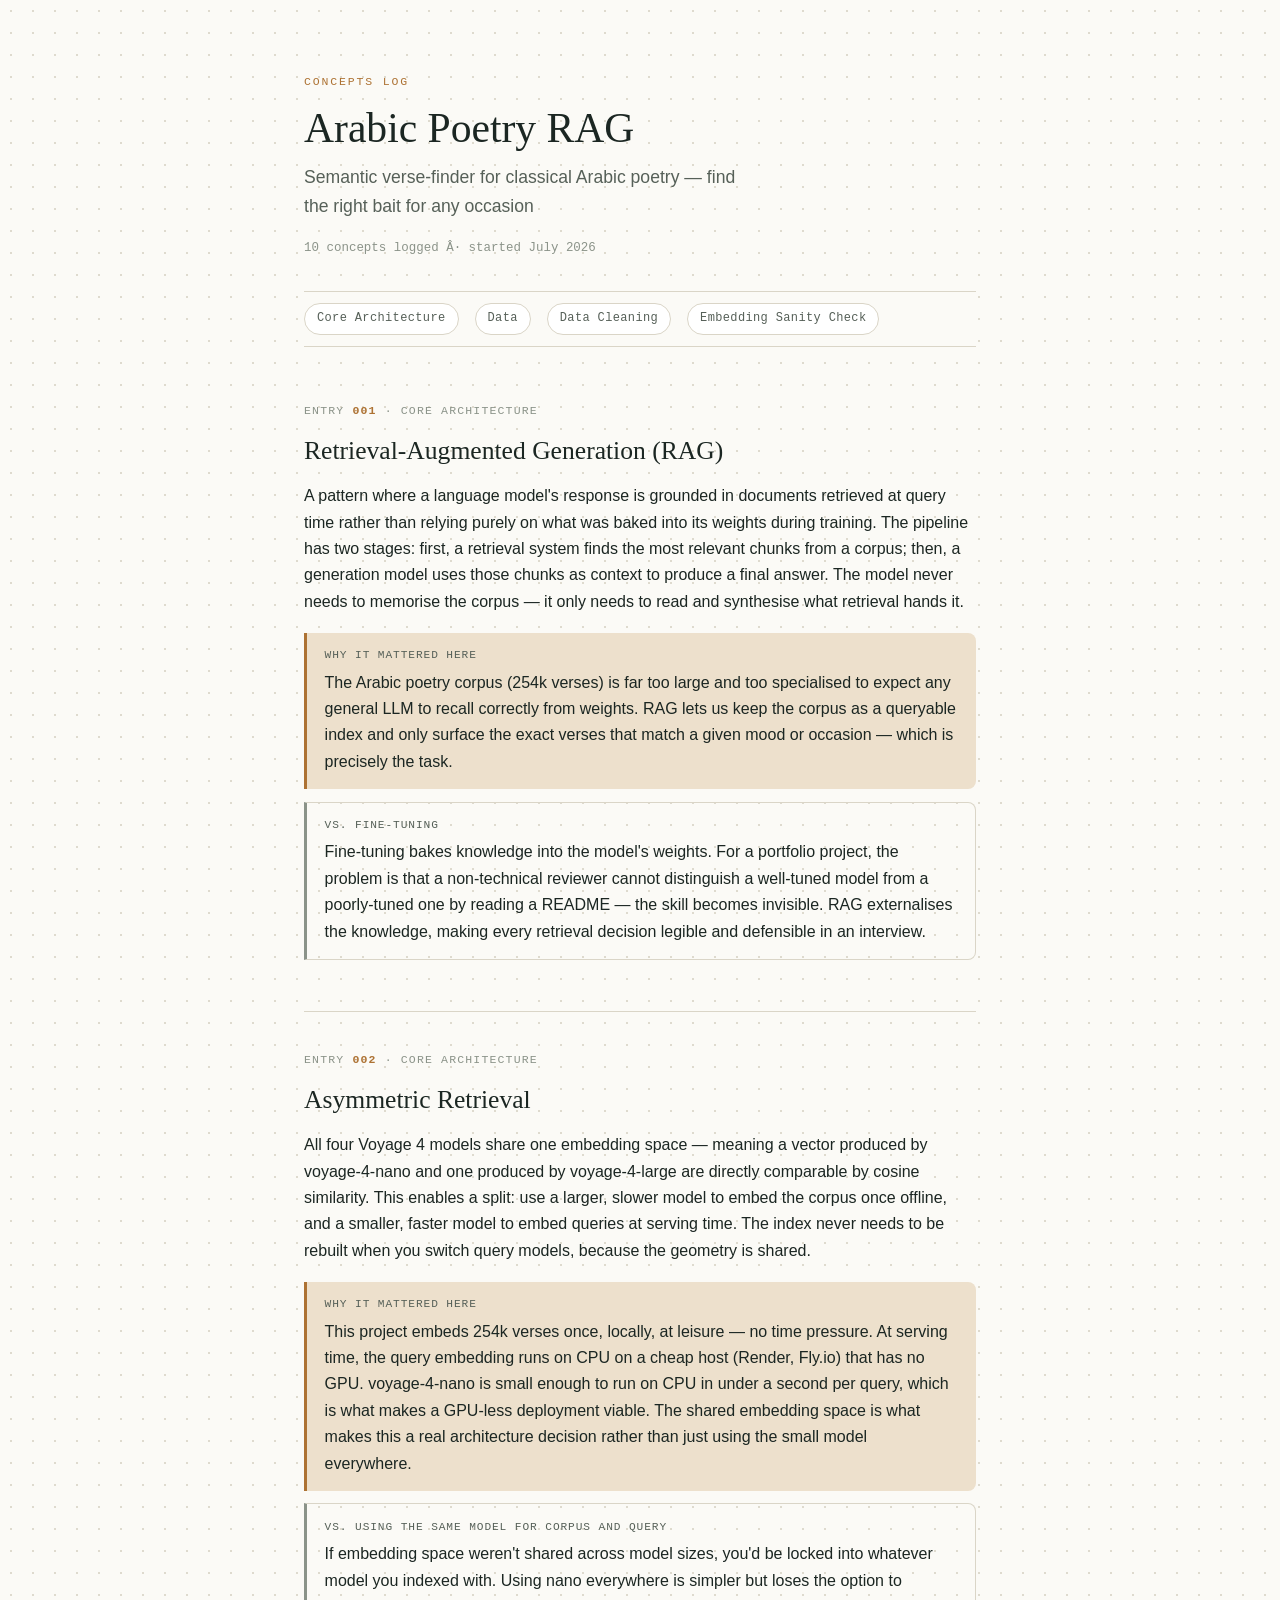
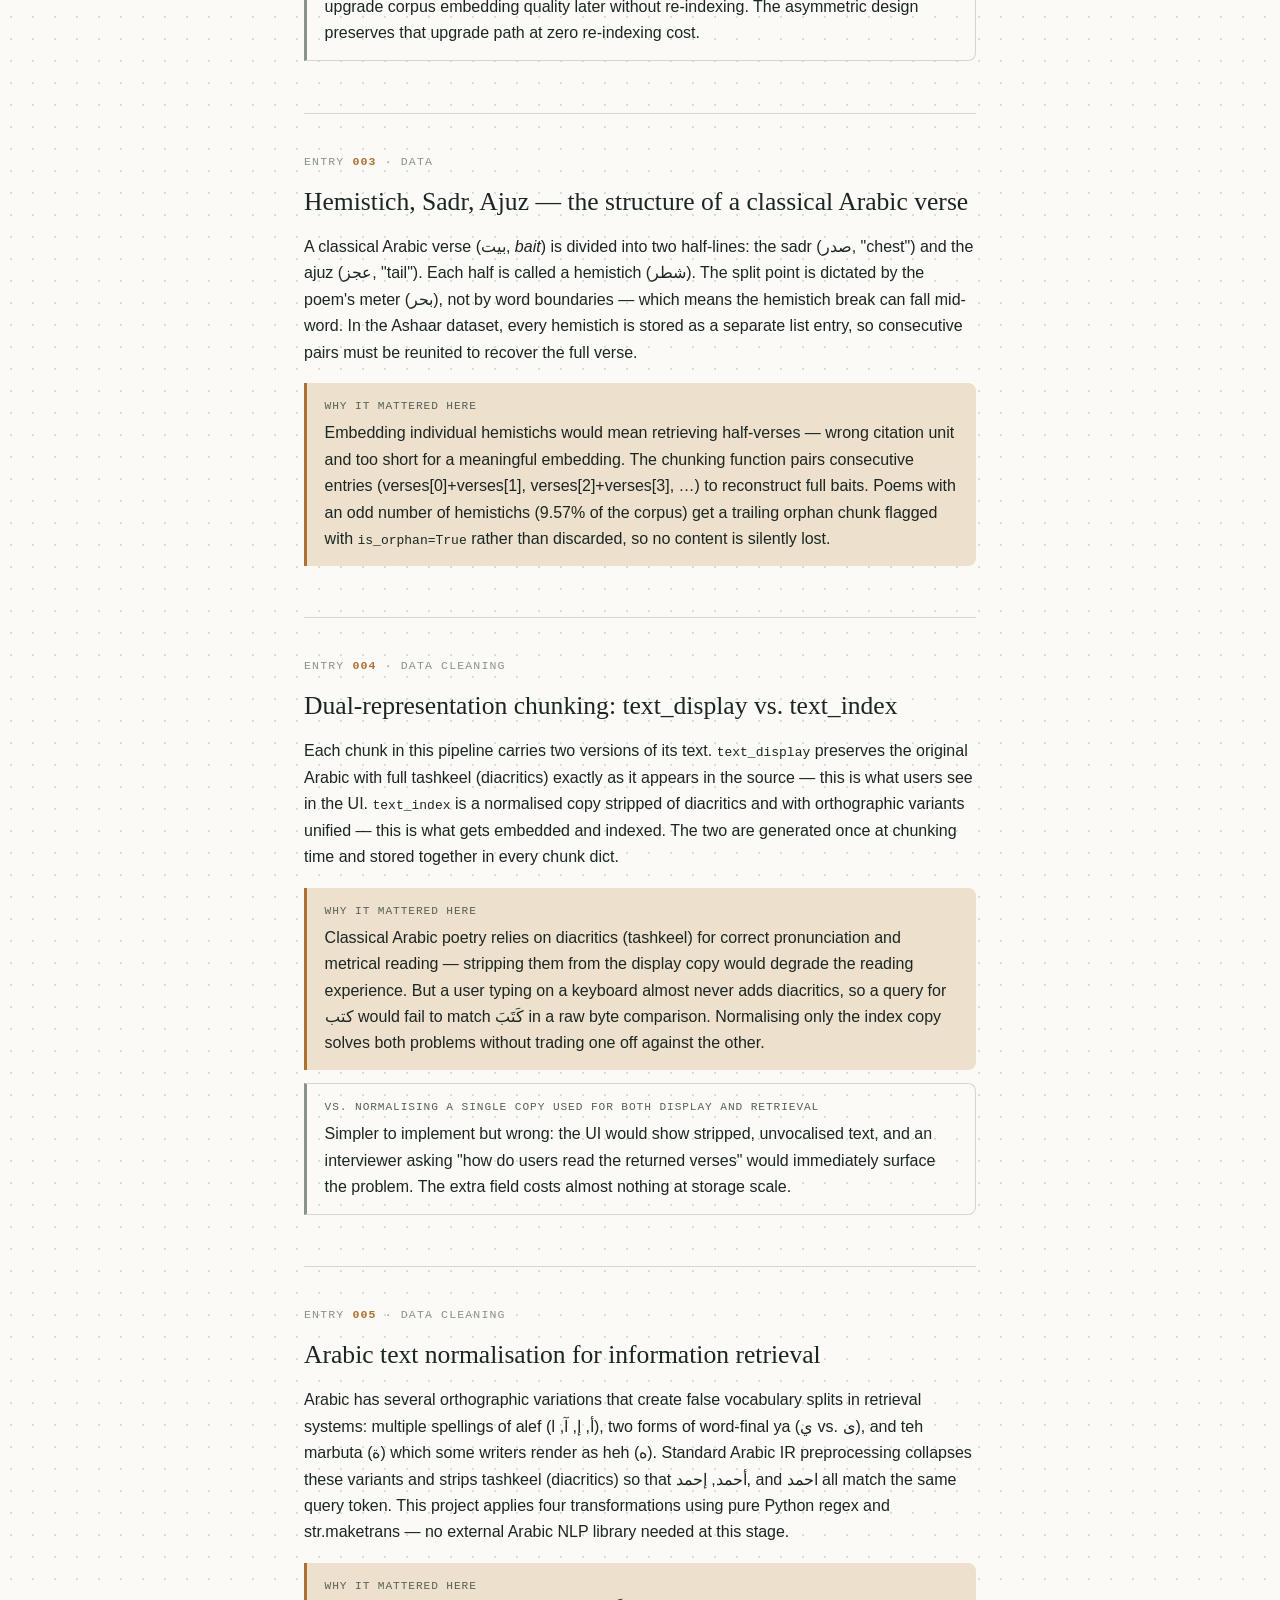
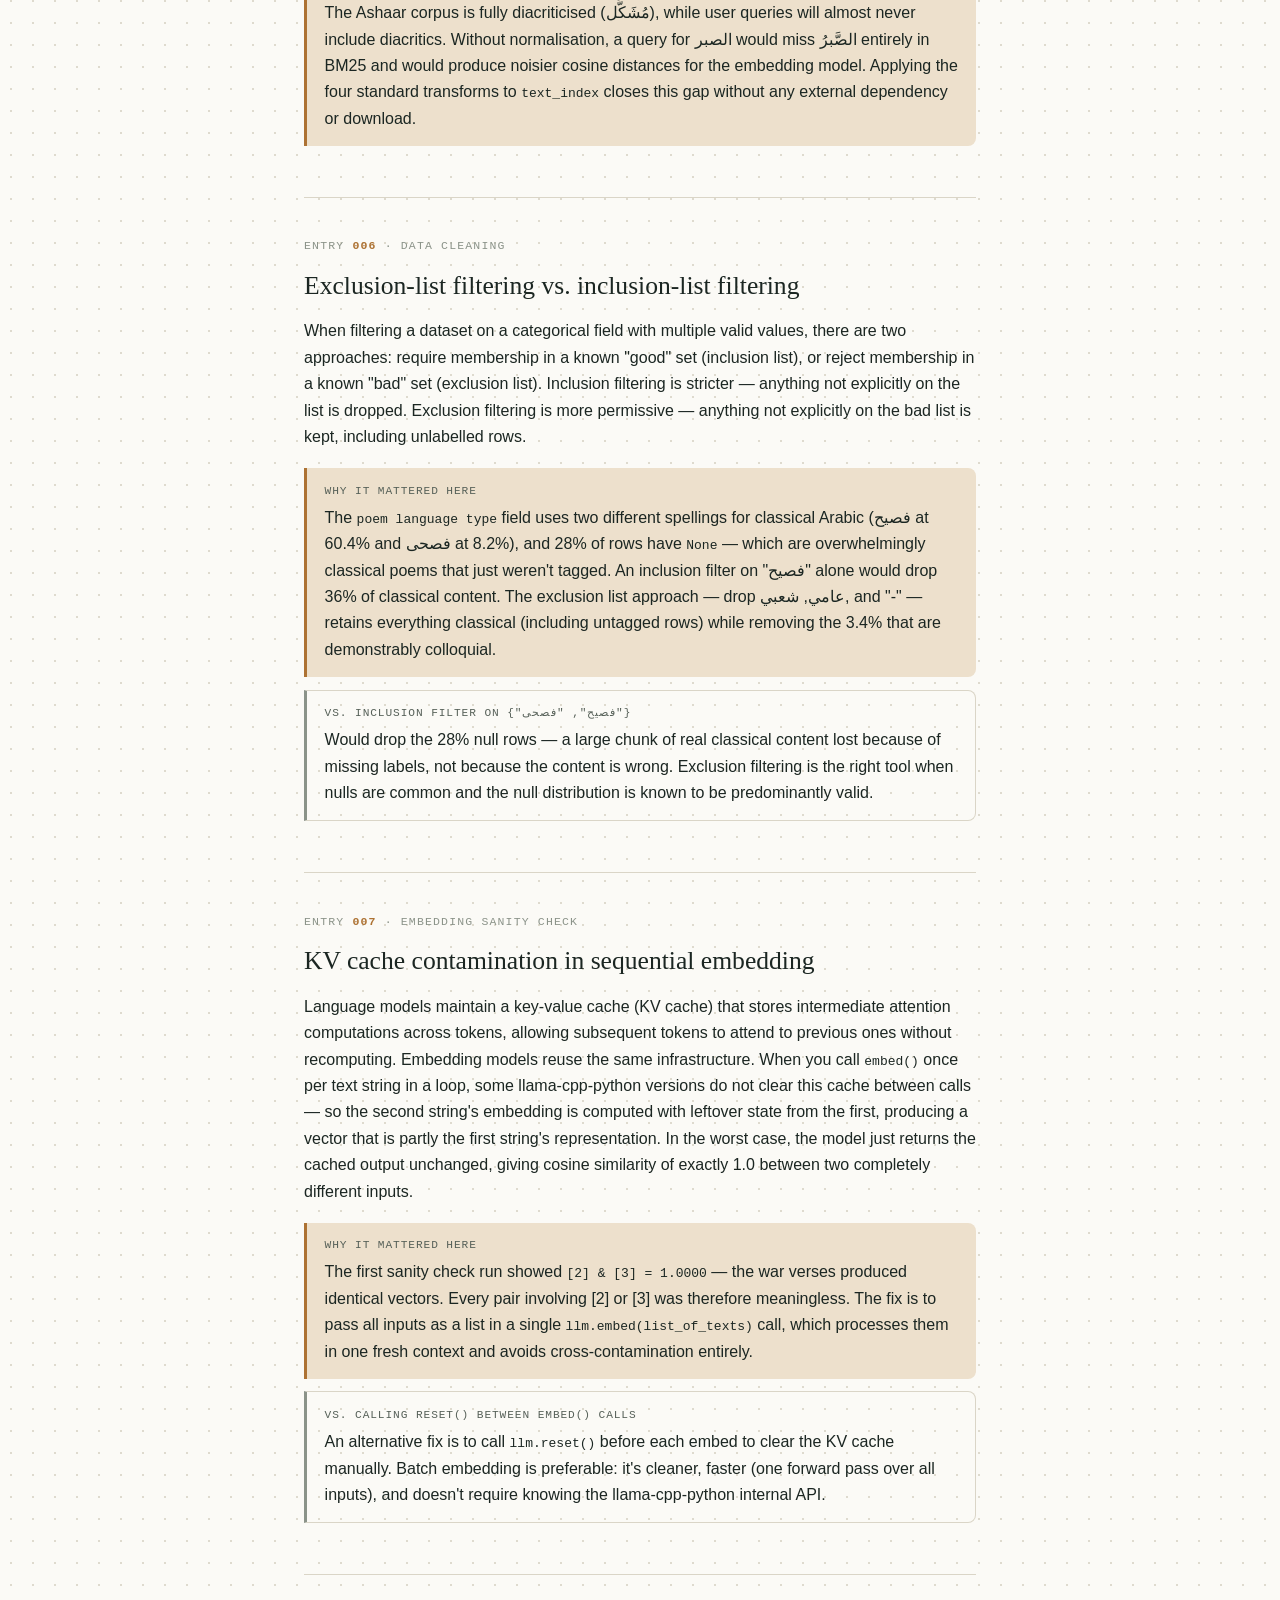
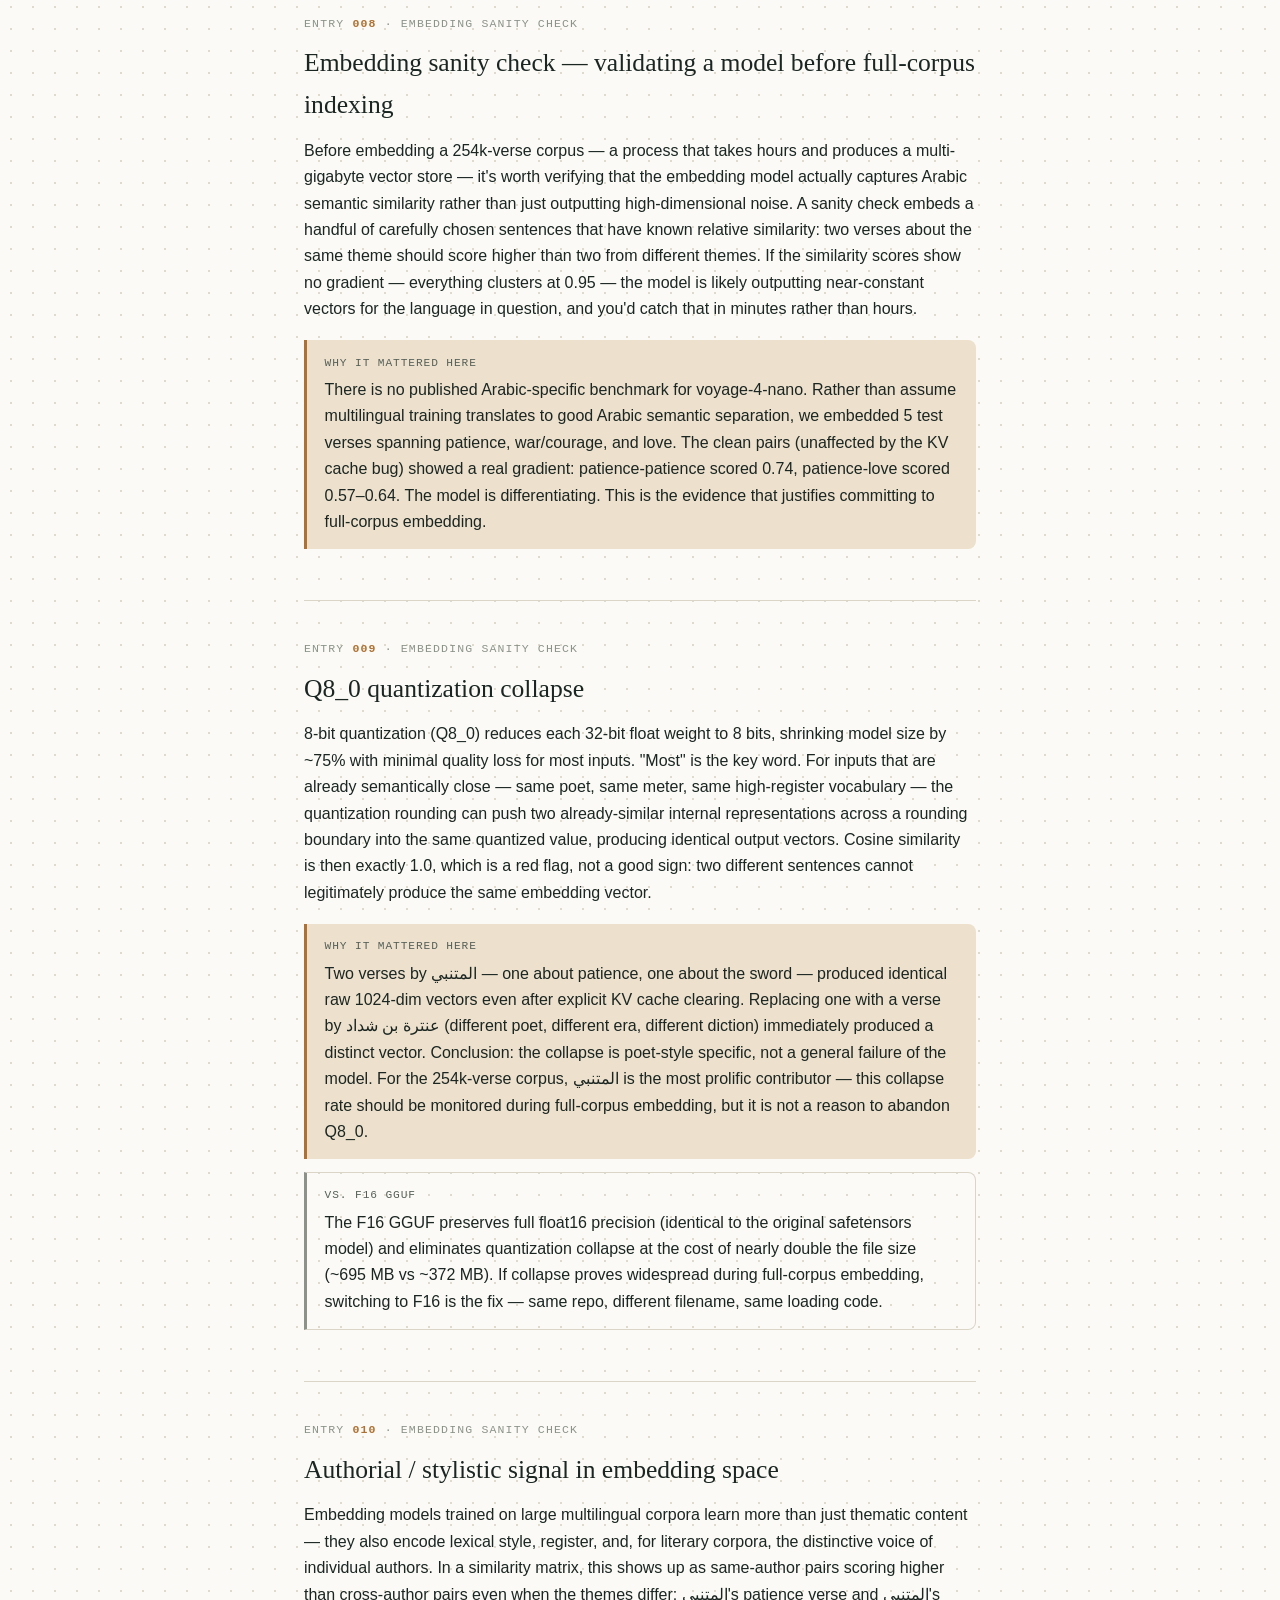
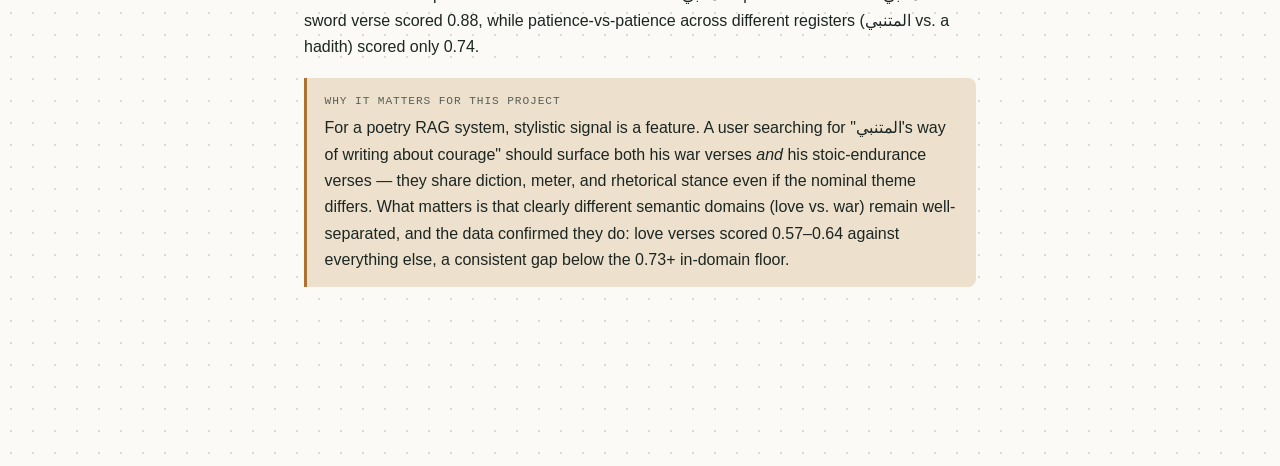
==== concepts.html @ 9aa14451 "Initial commit: Arabic Poetry RAG pipeline" ====
<!DOCTYPE html>
<html lang="en">
<head>
<meta charset="UTF-8">
<meta name="viewport" content="width=device-width, initial-scale=1.0">
<title>Arabic Poetry RAG â€” Concepts Log</title>
<style>
  :root {
    --paper: #FBFAF6;
    --dot: #DEDACE;
    --ink: #1B2622;
    --ink-soft: #566058;
    --ink-faint: #8B9389;
    --accent: #AD7233;
    --accent-soft: #EDE0CC;
    --rule: #DAD5C7;
    --card: #FFFFFF;
    --serif: Georgia, "Iowan Old Style", "Palatino Linotype", "Book Antiqua", serif;
    --sans: -apple-system, "Segoe UI", "Avenir Next", "Helvetica Neue", Arial, sans-serif;
    --mono: ui-monospace, "SF Mono", "Cascadia Code", "Roboto Mono", Consolas, monospace;
  }
  * { box-sizing: border-box; }
  body {
    margin: 0;
    background-color: var(--paper);
    background-image: radial-gradient(circle, var(--dot) 1px, transparent 1px);
    background-size: 22px 22px;
    color: var(--ink);
    font-family: var(--sans);
    line-height: 1.65;
    padding-bottom: 8rem;
  }
  a { color: var(--accent); }
  .wrap { max-width: 720px; margin: 0 auto; padding: 0 1.5rem; }

  header.masthead {
    padding: clamp(2.5rem, 6vw, 4.5rem) 0 2rem;
    border-bottom: 1px solid var(--rule);
  }
  .kicker {
    font-family: var(--mono);
    font-size: 0.72rem;
    letter-spacing: 0.16em;
    text-transform: uppercase;
    color: var(--accent);
    margin: 0 0 0.9rem;
  }
  h1#project-title {
    font-family: var(--serif);
    font-weight: 400;
    font-size: clamp(1.8rem, 4.5vw, 2.6rem);
    line-height: 1.15;
    margin: 0 0 0.6rem;
    color: var(--ink);
  }
  p.tagline {
    font-size: clamp(1rem, 2vw, 1.1rem);
    color: var(--ink-soft);
    margin: 0 0 1.1rem;
    max-width: 46ch;
  }
  p.meta {
    font-family: var(--mono);
    font-size: 0.78rem;
    color: var(--ink-faint);
    margin: 0;
  }

  nav.index {
    position: sticky;
    top: 0;
    z-index: 5;
    background: var(--paper);
    border-bottom: 1px solid var(--rule);
    padding: 0.7rem 0;
    display: flex;
    flex-wrap: wrap;
    gap: 0.4rem 1rem;
  }
  nav.index a {
    font-family: var(--mono);
    font-size: 0.75rem;
    letter-spacing: 0.03em;
    text-decoration: none;
    color: var(--ink-soft);
    border: 1px solid var(--rule);
    border-radius: 999px;
    padding: 0.3rem 0.75rem;
    background: var(--card);
    white-space: nowrap;
  }
  nav.index a:hover, nav.index a:focus-visible { border-color: var(--accent); color: var(--accent); }

  main#entries { padding-top: 1rem; }

  #empty-state {
    margin: 3rem 0;
    padding: 2rem;
    border: 1px dashed var(--rule);
    border-radius: 10px;
    color: var(--ink-soft);
    font-size: 0.95rem;
  }

  article.entry {
    padding: 2.4rem 0;
    border-bottom: 1px solid var(--rule);
    scroll-margin-top: 4rem;
  }
  article.entry:last-child { border-bottom: none; }
  .eyebrow {
    font-family: var(--mono);
    font-size: 0.72rem;
    letter-spacing: 0.1em;
    text-transform: uppercase;
    color: var(--ink-faint);
    margin: 0 0 0.6rem;
  }
  .eyebrow .num { color: var(--accent); font-weight: 600; }
  h2.term {
    font-family: var(--serif);
    font-weight: 400;
    font-size: clamp(1.3rem, 3vw, 1.6rem);
    margin: 0 0 0.7rem;
  }
  p.explain {
    margin: 0 0 1.1rem;
    color: var(--ink);
  }
  .why, .versus {
    border-left: 3px solid var(--accent);
    background: var(--accent-soft);
    border-radius: 0 8px 8px 0;
    padding: 0.85rem 1.1rem;
    margin: 0 0 0.8rem;
  }
  .versus {
    border-left-color: var(--ink-faint);
    background: transparent;
    border: 1px solid var(--rule);
    border-left: 3px solid var(--ink-faint);
  }
  .why .label, .versus .label {
    font-family: var(--mono);
    font-size: 0.7rem;
    letter-spacing: 0.08em;
    text-transform: uppercase;
    color: var(--ink-soft);
    margin: 0 0 0.3rem;
  }
  .why p:last-child, .versus p:last-child { margin: 0; }

  @media (max-width: 520px) {
    nav.index { gap: 0.35rem 0.5rem; }
  }

  @media print {
    body { background-image: none; }
    nav.index { display: none; }
    article.entry { break-inside: avoid; }
    .why, .versus { background: transparent; }
  }
</style>
</head>
<body>
<div class="wrap">

  <header class="masthead">
    <p class="kicker">Concepts Log</p>
    <h1 id="project-title">Arabic Poetry RAG</h1>
    <p class="tagline">Semantic verse-finder for classical Arabic poetry — find the right bait for any occasion</p>
    <p class="meta"><span id="entry-count">0</span> concepts logged Â· started July 2026</p>
  </header>

  <nav class="index" id="phase-index" aria-label="Jump to phase"></nav>

  <main id="entries">
    <div id="empty-state">
      No concepts logged yet. As new ideas come up while building, each one gets its own
      entry here â€” in the order they were actually encountered, not reshuffled into a neat
      syllabus after the fact.
    </div>

    <!--
      ENTRY SCHEMA â€” copy this exact block for every new concept, fill every field, then
      insert it immediately above the insertion-point marker near the bottom of this file.
      No need to touch the #empty-state message above â€” the script hides it automatically
      once an entry exists. The .num span and the phase nav are filled in automatically too
      â€” never hand-write entry numbers. Omit the entire "versus" div if there was no real
      alternative being weighed for this concept; don't force one to exist.

    <article class="entry" data-phase="Phase name, e.g. Retrieval">
      <p class="eyebrow">ENTRY <span class="num"></span> Â· Phase name</p>
      <h2 class="term">Concept name</h2>
      <p class="explain">
        Plain-language explanation of what this actually is, written for someone smart but
        unfamiliar with it. Three to six sentences is plenty â€” this is a primer, not a paper.
      </p>
      <div class="why">
        <p class="label">Why it mattered here</p>
        <p>The concrete reason this showed up in THIS project â€” tie it to the actual
        decision or problem it solved, not a generic definition.</p>
      </div>
      <div class="versus">
        <p class="label">vs. Alternative name</p>
        <p>What the alternative would have done differently, and the concrete tradeoff that
        decided it.</p>
      </div>
    </article>

    -->

    <article class="entry" data-phase="Core Architecture">
      <p class="eyebrow">ENTRY <span class="num"></span> · Core Architecture</p>
      <h2 class="term">Retrieval-Augmented Generation (RAG)</h2>
      <p class="explain">
        A pattern where a language model's response is grounded in documents retrieved at
        query time rather than relying purely on what was baked into its weights during
        training. The pipeline has two stages: first, a retrieval system finds the most
        relevant chunks from a corpus; then, a generation model uses those chunks as context
        to produce a final answer. The model never needs to memorise the corpus — it only
        needs to read and synthesise what retrieval hands it.
      </p>
      <div class="why">
        <p class="label">Why it mattered here</p>
        <p>The Arabic poetry corpus (254k verses) is far too large and too specialised
        to expect any general LLM to recall correctly from weights. RAG lets us keep the
        corpus as a queryable index and only surface the exact verses that match a given
        mood or occasion — which is precisely the task.</p>
      </div>
      <div class="versus">
        <p class="label">vs. Fine-tuning</p>
        <p>Fine-tuning bakes knowledge into the model's weights. For a portfolio project,
        the problem is that a non-technical reviewer cannot distinguish a well-tuned model
        from a poorly-tuned one by reading a README — the skill becomes invisible. RAG
        externalises the knowledge, making every retrieval decision legible and defensible
        in an interview.</p>
      </div>
    </article>

    <article class="entry" data-phase="Core Architecture">
      <p class="eyebrow">ENTRY <span class="num"></span> · Core Architecture</p>
      <h2 class="term">Asymmetric Retrieval</h2>
      <p class="explain">
        All four Voyage 4 models share one embedding space — meaning a vector produced by
        voyage-4-nano and one produced by voyage-4-large are directly comparable by cosine
        similarity. This enables a split: use a larger, slower model to embed the corpus
        once offline, and a smaller, faster model to embed queries at serving time. The
        index never needs to be rebuilt when you switch query models, because the geometry
        is shared.
      </p>
      <div class="why">
        <p class="label">Why it mattered here</p>
        <p>This project embeds 254k verses once, locally, at leisure — no time pressure.
        At serving time, the query embedding runs on CPU on a cheap host (Render, Fly.io)
        that has no GPU. voyage-4-nano is small enough to run on CPU in under a second per
        query, which is what makes a GPU-less deployment viable. The shared embedding space
        is what makes this a real architecture decision rather than just using the small
        model everywhere.</p>
      </div>
      <div class="versus">
        <p class="label">vs. Using the same model for corpus and query</p>
        <p>If embedding space weren't shared across model sizes, you'd be locked into
        whatever model you indexed with. Using nano everywhere is simpler but loses the
        option to upgrade corpus embedding quality later without re-indexing. The asymmetric
        design preserves that upgrade path at zero re-indexing cost.</p>
      </div>
    </article>

    <article class="entry" data-phase="Data">
      <p class="eyebrow">ENTRY <span class="num"></span> · Data</p>
      <h2 class="term">Hemistich, Sadr, Ajuz — the structure of a classical Arabic verse</h2>
      <p class="explain">
        A classical Arabic verse (بيت, <em>bait</em>) is divided into two half-lines:
        the sadr (صدر, "chest") and the ajuz (عجز, "tail"). Each half is called a
        hemistich (شطر). The split point is dictated by the poem's meter (بحر), not by
        word boundaries — which means the hemistich break can fall mid-word. In the Ashaar
        dataset, every hemistich is stored as a separate list entry, so consecutive pairs
        must be reunited to recover the full verse.
      </p>
      <div class="why">
        <p class="label">Why it mattered here</p>
        <p>Embedding individual hemistichs would mean retrieving half-verses — wrong
        citation unit and too short for a meaningful embedding. The chunking function pairs
        consecutive entries (verses[0]+verses[1], verses[2]+verses[3], …) to reconstruct
        full baits. Poems with an odd number of hemistichs (9.57% of the corpus) get a
        trailing orphan chunk flagged with <code>is_orphan=True</code> rather than
        discarded, so no content is silently lost.</p>
      </div>
    </article>

    <article class="entry" data-phase="Data Cleaning">
      <p class="eyebrow">ENTRY <span class="num"></span> · Data Cleaning</p>
      <h2 class="term">Dual-representation chunking: text_display vs. text_index</h2>
      <p class="explain">
        Each chunk in this pipeline carries two versions of its text. <code>text_display</code>
        preserves the original Arabic with full tashkeel (diacritics) exactly as it appears
        in the source — this is what users see in the UI. <code>text_index</code> is a
        normalised copy stripped of diacritics and with orthographic variants unified — this
        is what gets embedded and indexed. The two are generated once at chunking time and
        stored together in every chunk dict.
      </p>
      <div class="why">
        <p class="label">Why it mattered here</p>
        <p>Classical Arabic poetry relies on diacritics (tashkeel) for correct
        pronunciation and metrical reading — stripping them from the display copy would
        degrade the reading experience. But a user typing on a keyboard almost never adds
        diacritics, so a query for كتب would fail to match كَتَبَ in a raw byte comparison.
        Normalising only the index copy solves both problems without trading one off against
        the other.</p>
      </div>
      <div class="versus">
        <p class="label">vs. Normalising a single copy used for both display and retrieval</p>
        <p>Simpler to implement but wrong: the UI would show stripped, unvocalised text,
        and an interviewer asking "how do users read the returned verses" would immediately
        surface the problem. The extra field costs almost nothing at storage scale.</p>
      </div>
    </article>

    <article class="entry" data-phase="Data Cleaning">
      <p class="eyebrow">ENTRY <span class="num"></span> · Data Cleaning</p>
      <h2 class="term">Arabic text normalisation for information retrieval</h2>
      <p class="explain">
        Arabic has several orthographic variations that create false vocabulary splits in
        retrieval systems: multiple spellings of alef (أ, إ, آ, ا), two forms of
        word-final ya (ي vs. ى), and teh marbuta (ة) which some writers render as heh (ه).
        Standard Arabic IR preprocessing collapses these variants and strips tashkeel
        (diacritics) so that أحمد, إحمد, and احمد all match the same query token. This
        project applies four transformations using pure Python regex and str.maketrans —
        no external Arabic NLP library needed at this stage.
      </p>
      <div class="why">
        <p class="label">Why it mattered here</p>
        <p>The Ashaar corpus is fully diacriticised (مُشَكَّل), while user queries will
        almost never include diacritics. Without normalisation, a query for الصبر would
        miss الصَّبرُ entirely in BM25 and would produce noisier cosine distances for
        the embedding model. Applying the four standard transforms to <code>text_index</code>
        closes this gap without any external dependency or download.</p>
      </div>
    </article>

    <article class="entry" data-phase="Data Cleaning">
      <p class="eyebrow">ENTRY <span class="num"></span> · Data Cleaning</p>
      <h2 class="term">Exclusion-list filtering vs. inclusion-list filtering</h2>
      <p class="explain">
        When filtering a dataset on a categorical field with multiple valid values, there
        are two approaches: require membership in a known "good" set (inclusion list), or
        reject membership in a known "bad" set (exclusion list). Inclusion filtering is
        stricter — anything not explicitly on the list is dropped. Exclusion filtering is
        more permissive — anything not explicitly on the bad list is kept, including
        unlabelled rows.
      </p>
      <div class="why">
        <p class="label">Why it mattered here</p>
        <p>The <code>poem language type</code> field uses two different spellings for
        classical Arabic (فصيح at 60.4% and فصحى at 8.2%), and 28% of rows have
        <code>None</code> — which are overwhelmingly classical poems that just weren't
        tagged. An inclusion filter on "فصيح" alone would drop 36% of classical content.
        The exclusion list approach — drop عامي, شعبي, and "-" — retains everything
        classical (including untagged rows) while removing the 3.4% that are demonstrably
        colloquial.</p>
      </div>
      <div class="versus">
        <p class="label">vs. Inclusion filter on {"فصيح", "فصحى"}</p>
        <p>Would drop the 28% null rows — a large chunk of real classical content lost
        because of missing labels, not because the content is wrong. Exclusion filtering
        is the right tool when nulls are common and the null distribution is known to be
        predominantly valid.</p>
      </div>
    </article>

    <article class="entry" data-phase="Embedding Sanity Check">
      <p class="eyebrow">ENTRY <span class="num"></span> · Embedding Sanity Check</p>
      <h2 class="term">KV cache contamination in sequential embedding</h2>
      <p class="explain">
        Language models maintain a key-value cache (KV cache) that stores intermediate
        attention computations across tokens, allowing subsequent tokens to attend to
        previous ones without recomputing. Embedding models reuse the same infrastructure.
        When you call <code>embed()</code> once per text string in a loop, some
        llama-cpp-python versions do not clear this cache between calls — so the second
        string's embedding is computed with leftover state from the first, producing a
        vector that is partly the first string's representation. In the worst case, the
        model just returns the cached output unchanged, giving cosine similarity of exactly
        1.0 between two completely different inputs.
      </p>
      <div class="why">
        <p class="label">Why it mattered here</p>
        <p>The first sanity check run showed <code>[2] & [3] = 1.0000</code> — the war
        verses produced identical vectors. Every pair involving [2] or [3] was therefore
        meaningless. The fix is to pass all inputs as a list in a single
        <code>llm.embed(list_of_texts)</code> call, which processes them in one fresh
        context and avoids cross-contamination entirely.</p>
      </div>
      <div class="versus">
        <p class="label">vs. Calling reset() between embed() calls</p>
        <p>An alternative fix is to call <code>llm.reset()</code> before each embed to
        clear the KV cache manually. Batch embedding is preferable: it's cleaner, faster
        (one forward pass over all inputs), and doesn't require knowing the llama-cpp-python
        internal API.</p>
      </div>
    </article>

    <article class="entry" data-phase="Embedding Sanity Check">
      <p class="eyebrow">ENTRY <span class="num"></span> · Embedding Sanity Check</p>
      <h2 class="term">Embedding sanity check — validating a model before full-corpus indexing</h2>
      <p class="explain">
        Before embedding a 254k-verse corpus — a process that takes hours and produces a
        multi-gigabyte vector store — it's worth verifying that the embedding model actually
        captures Arabic semantic similarity rather than just outputting high-dimensional
        noise. A sanity check embeds a handful of carefully chosen sentences that have
        known relative similarity: two verses about the same theme should score higher than
        two from different themes. If the similarity scores show no gradient — everything
        clusters at 0.95 — the model is likely outputting near-constant vectors for the
        language in question, and you'd catch that in minutes rather than hours.
      </p>
      <div class="why">
        <p class="label">Why it mattered here</p>
        <p>There is no published Arabic-specific benchmark for voyage-4-nano. Rather than
        assume multilingual training translates to good Arabic semantic separation, we
        embedded 5 test verses spanning patience, war/courage, and love. The clean pairs
        (unaffected by the KV cache bug) showed a real gradient: patience-patience scored
        0.74, patience-love scored 0.57–0.64. The model is differentiating. This is the
        evidence that justifies committing to full-corpus embedding.</p>
      </div>
    </article>

    <article class="entry" data-phase="Embedding Sanity Check">
      <p class="eyebrow">ENTRY <span class="num"></span> · Embedding Sanity Check</p>
      <h2 class="term">Q8_0 quantization collapse</h2>
      <p class="explain">
        8-bit quantization (Q8_0) reduces each 32-bit float weight to 8 bits, shrinking
        model size by ~75% with minimal quality loss for most inputs. "Most" is the key
        word. For inputs that are already semantically close — same poet, same meter, same
        high-register vocabulary — the quantization rounding can push two already-similar
        internal representations across a rounding boundary into the same quantized value,
        producing identical output vectors. Cosine similarity is then exactly 1.0, which is
        a red flag, not a good sign: two different sentences cannot legitimately produce
        the same embedding vector.
      </p>
      <div class="why">
        <p class="label">Why it mattered here</p>
        <p>Two verses by المتنبي — one about patience, one about the sword — produced
        identical raw 1024-dim vectors even after explicit KV cache clearing. Replacing one
        with a verse by عنترة بن شداد (different poet, different era, different diction)
        immediately produced a distinct vector. Conclusion: the collapse is poet-style
        specific, not a general failure of the model. For the 254k-verse corpus, المتنبي
        is the most prolific contributor — this collapse rate should be monitored during
        full-corpus embedding, but it is not a reason to abandon Q8_0.</p>
      </div>
      <div class="versus">
        <p class="label">vs. F16 GGUF</p>
        <p>The F16 GGUF preserves full float16 precision (identical to the original
        safetensors model) and eliminates quantization collapse at the cost of nearly
        double the file size (~695 MB vs ~372 MB). If collapse proves widespread during
        full-corpus embedding, switching to F16 is the fix — same repo, different filename,
        same loading code.</p>
      </div>
    </article>

    <article class="entry" data-phase="Embedding Sanity Check">
      <p class="eyebrow">ENTRY <span class="num"></span> · Embedding Sanity Check</p>
      <h2 class="term">Authorial / stylistic signal in embedding space</h2>
      <p class="explain">
        Embedding models trained on large multilingual corpora learn more than just
        thematic content — they also encode lexical style, register, and, for literary
        corpora, the distinctive voice of individual authors. In a similarity matrix,
        this shows up as same-author pairs scoring higher than cross-author pairs even
        when the themes differ: المتنبي's patience verse and المتنبي's sword verse scored
        0.88, while patience-vs-patience across different registers (المتنبي vs. a hadith)
        scored only 0.74.
      </p>
      <div class="why">
        <p class="label">Why it matters for this project</p>
        <p>For a poetry RAG system, stylistic signal is a feature. A user searching for
        "المتنبي's way of writing about courage" should surface both his war verses
        <em>and</em> his stoic-endurance verses — they share diction, meter, and
        rhetorical stance even if the nominal theme differs. What matters is that
        clearly different semantic domains (love vs. war) remain well-separated, and
        the data confirmed they do: love verses scored 0.57–0.64 against everything
        else, a consistent gap below the 0.73+ in-domain floor.</p>
      </div>
    </article>

    <!-- NEW_ENTRY_INSERTION_POINT: insert new <article class="entry"> blocks immediately above this line, in the order concepts were introduced. -->
  </main>

</div>

<script>
(function () {
  var entries = Array.prototype.slice.call(document.querySelectorAll('.entry'));
  document.getElementById('entry-count').textContent = entries.length;
  document.getElementById('empty-state').style.display = entries.length ? 'none' : '';

  var nav = document.getElementById('phase-index');
  var seenPhases = [];
  entries.forEach(function (el, i) {
    var num = String(i + 1).padStart(3, '0');
    var numEl = el.querySelector('.num');
    if (numEl) numEl.textContent = num;
    el.id = 'entry-' + num;
    var phase = el.getAttribute('data-phase') || 'General';
    if (seenPhases.indexOf(phase) === -1) {
      seenPhases.push(phase);
      var a = document.createElement('a');
      a.href = '#entry-' + num;
      a.textContent = phase;
      nav.appendChild(a);
    }
  });
  if (!entries.length) nav.style.display = 'none';
})();
</script>
</body>
</html>
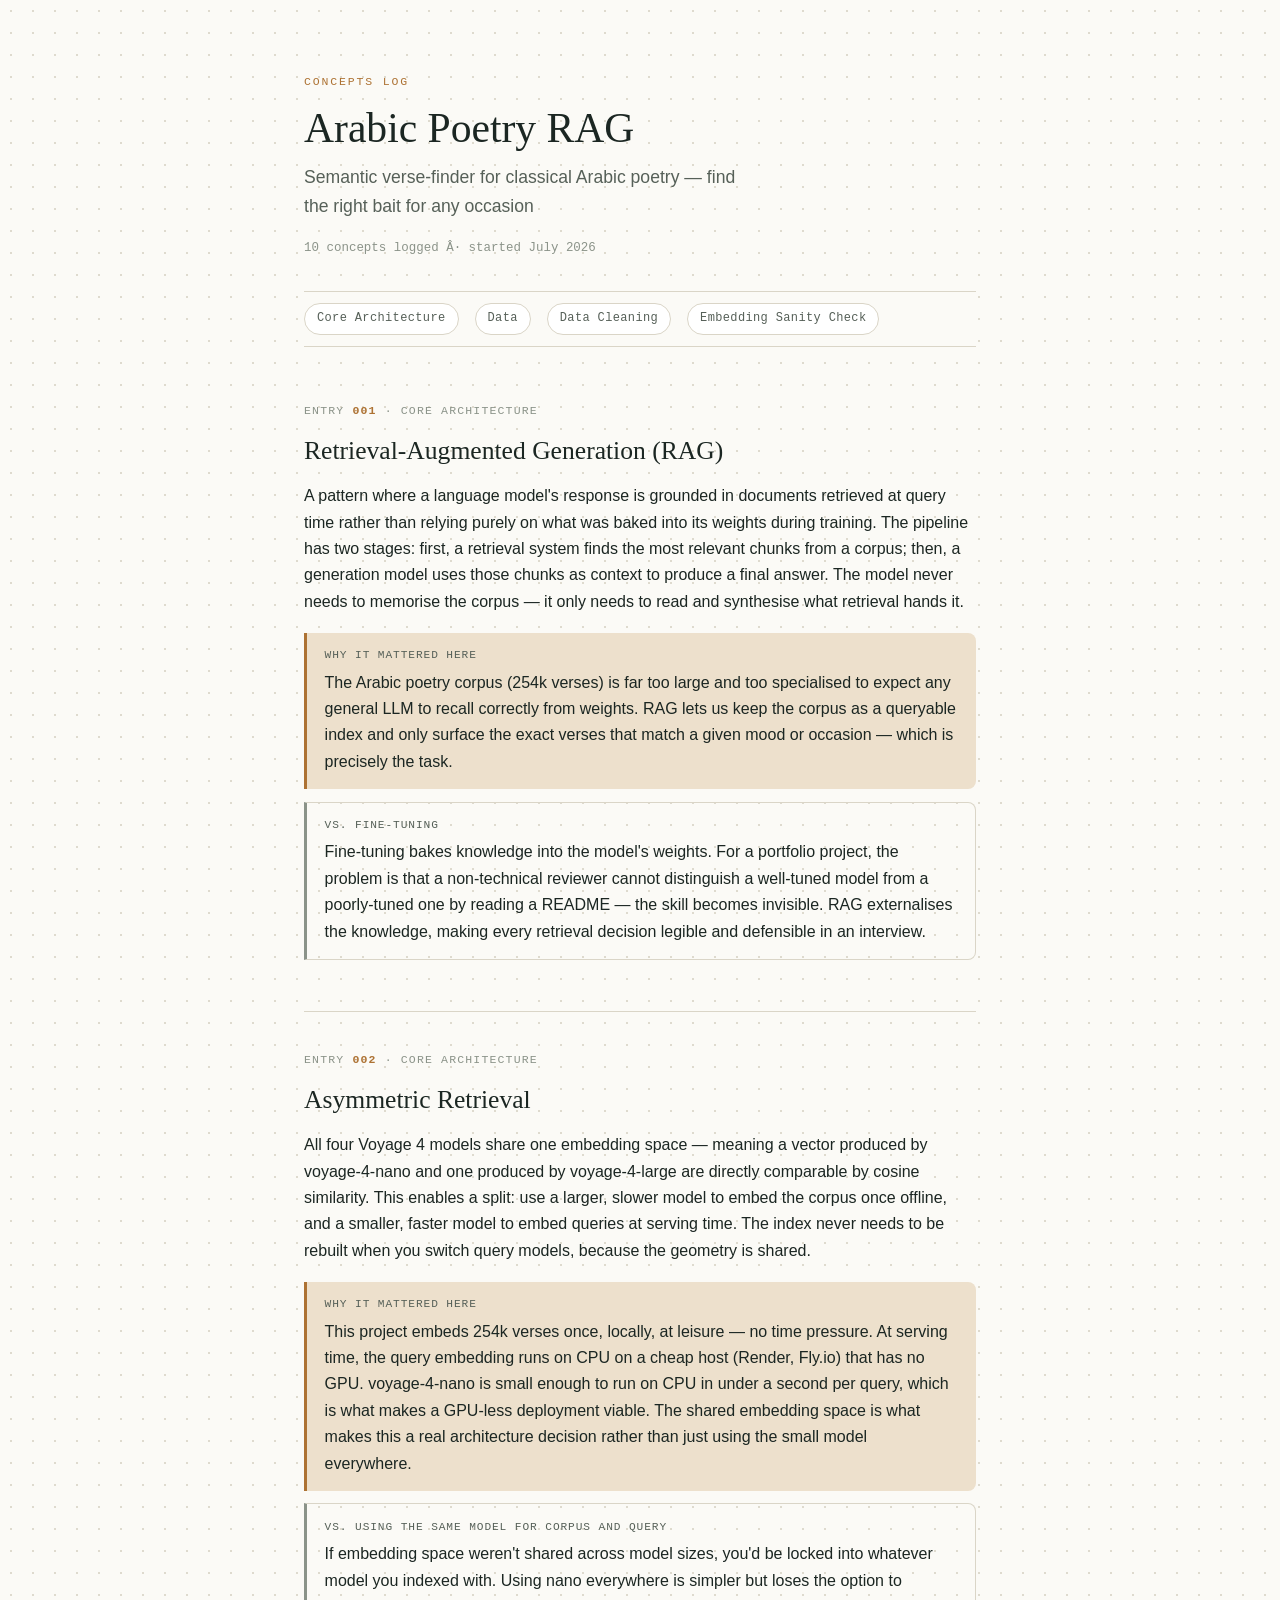
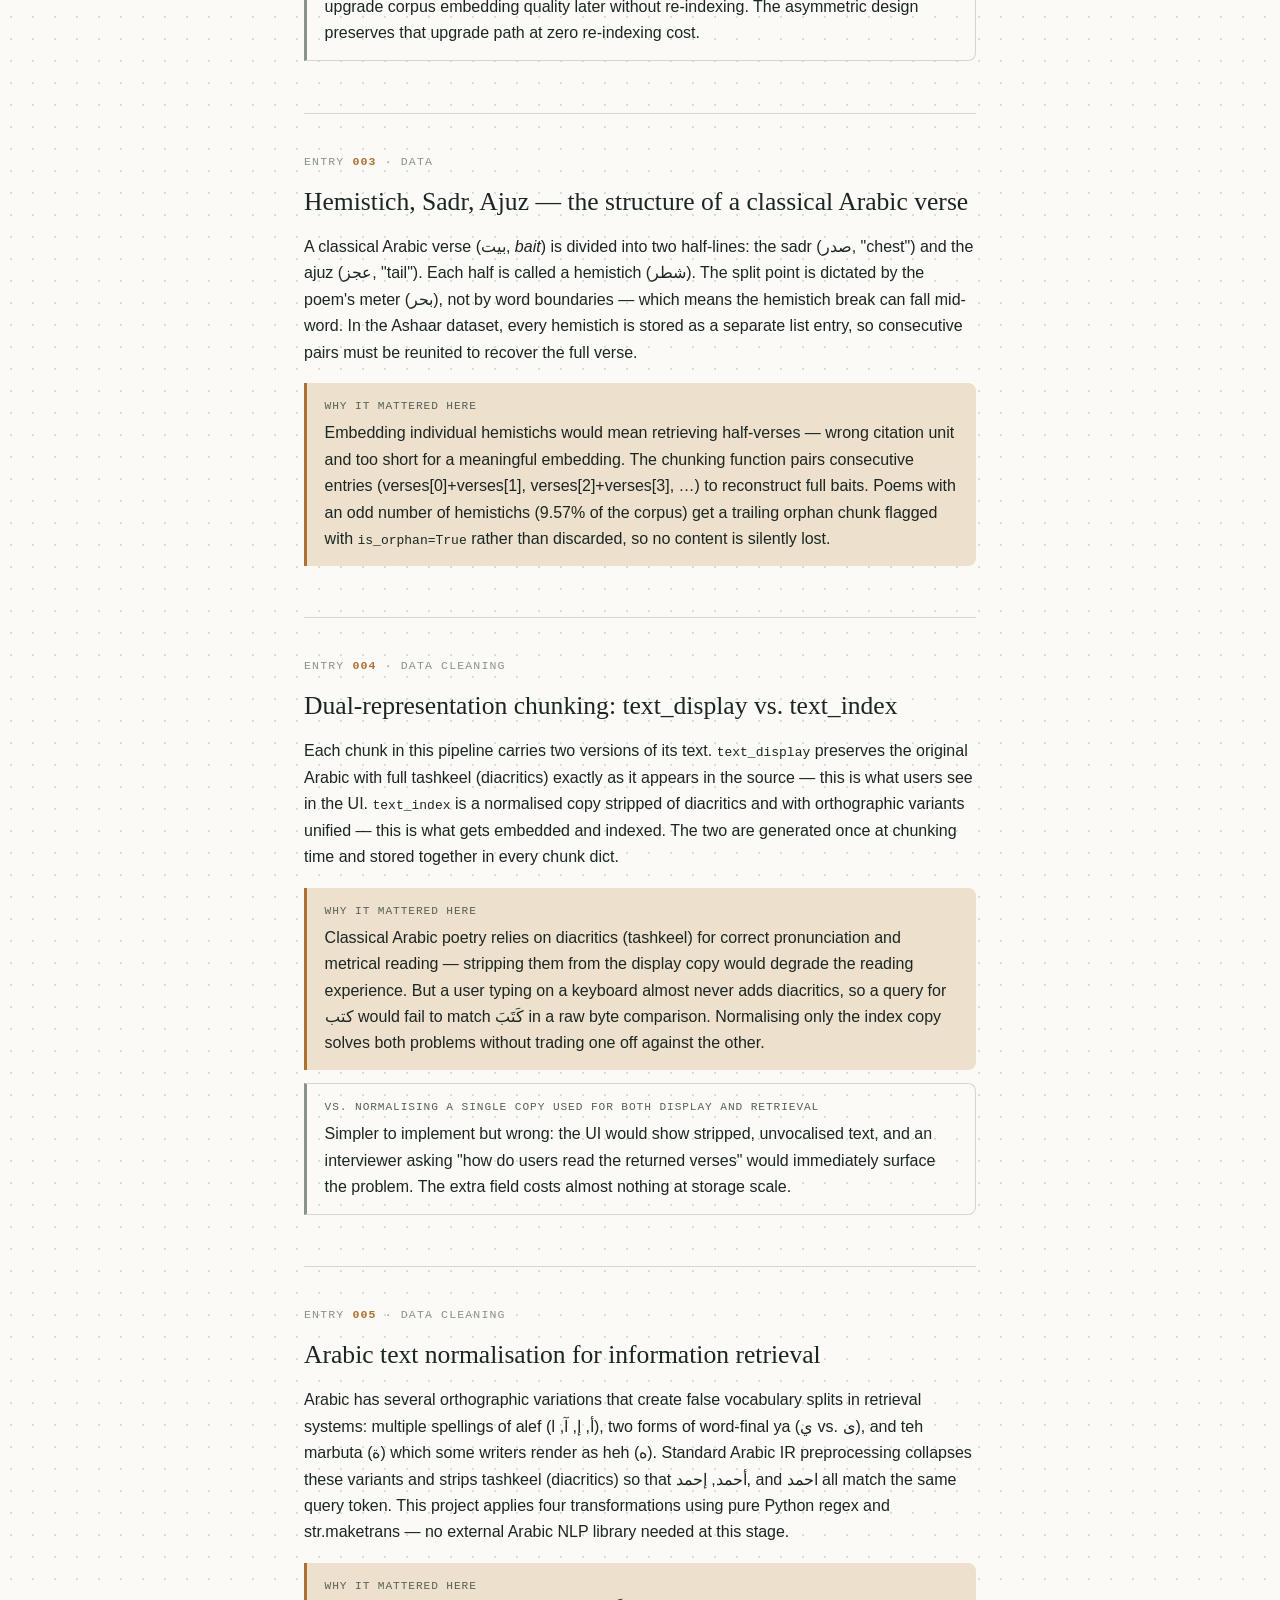
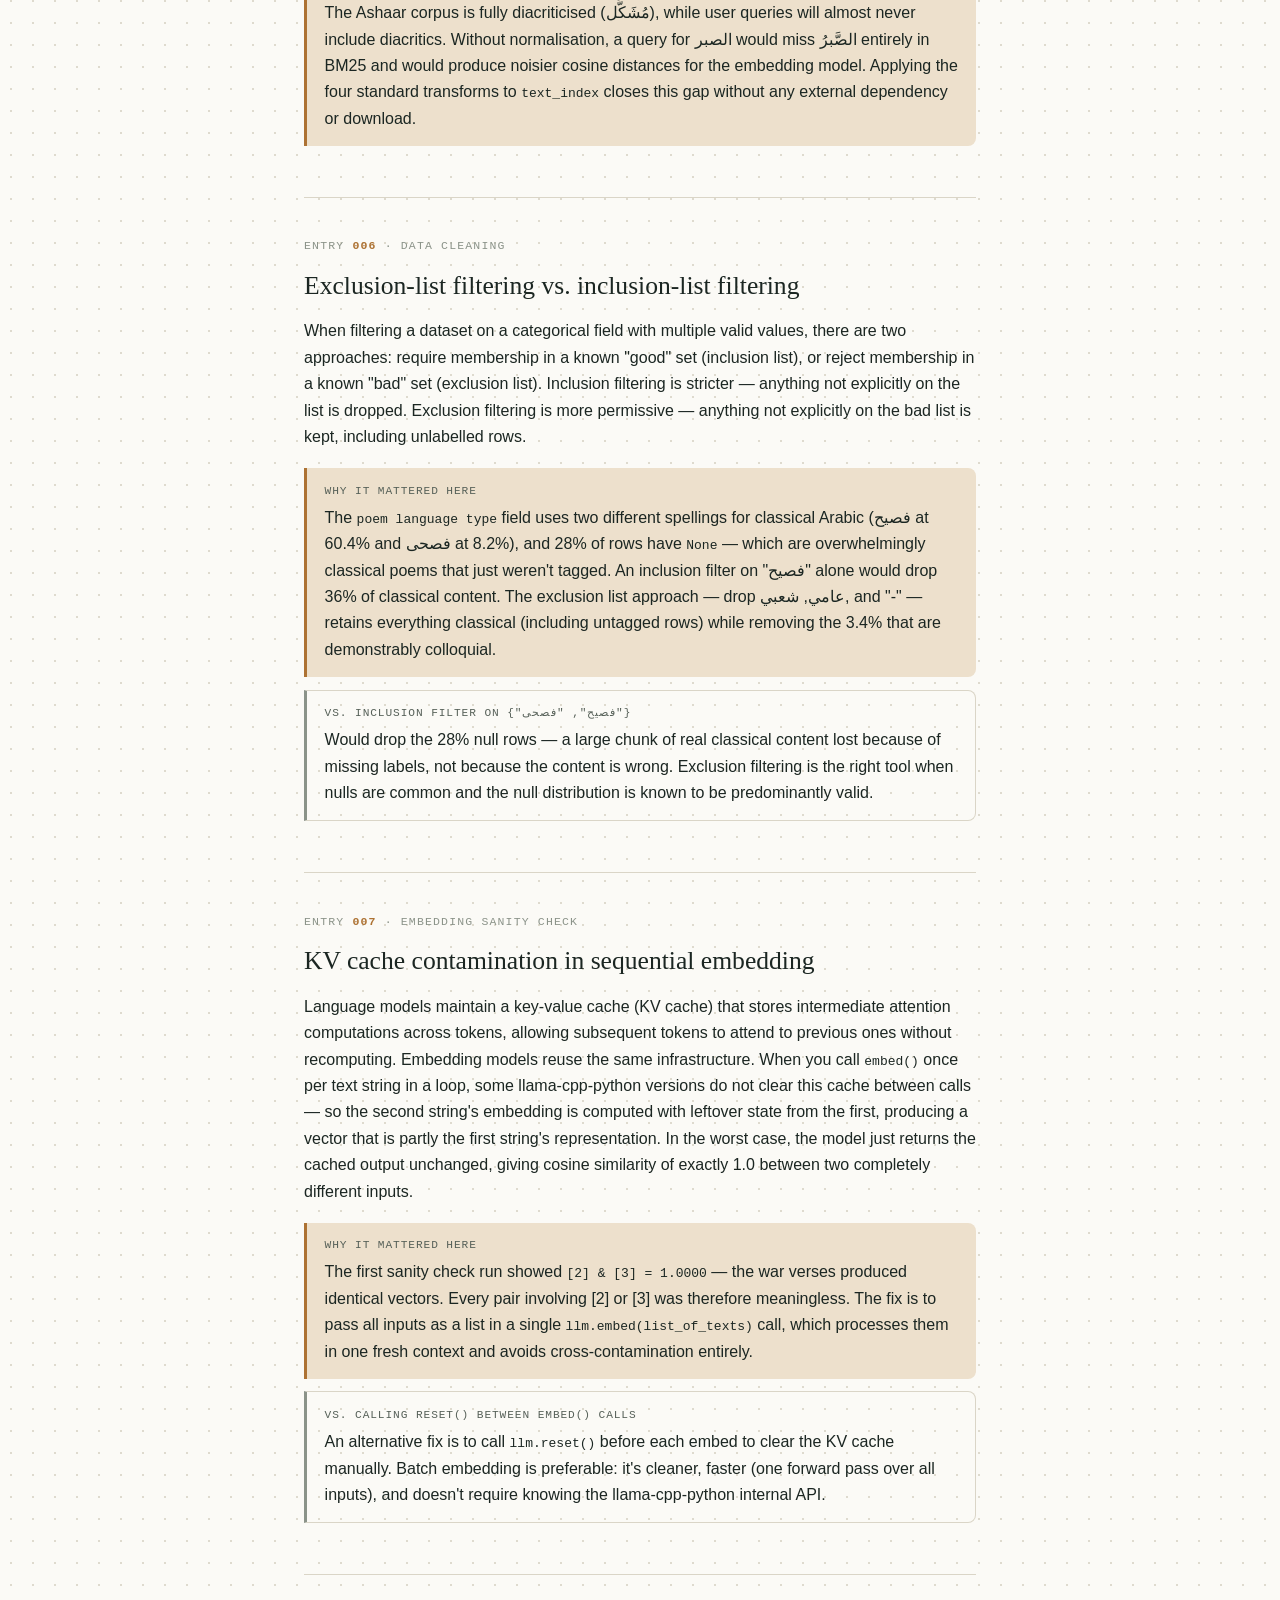
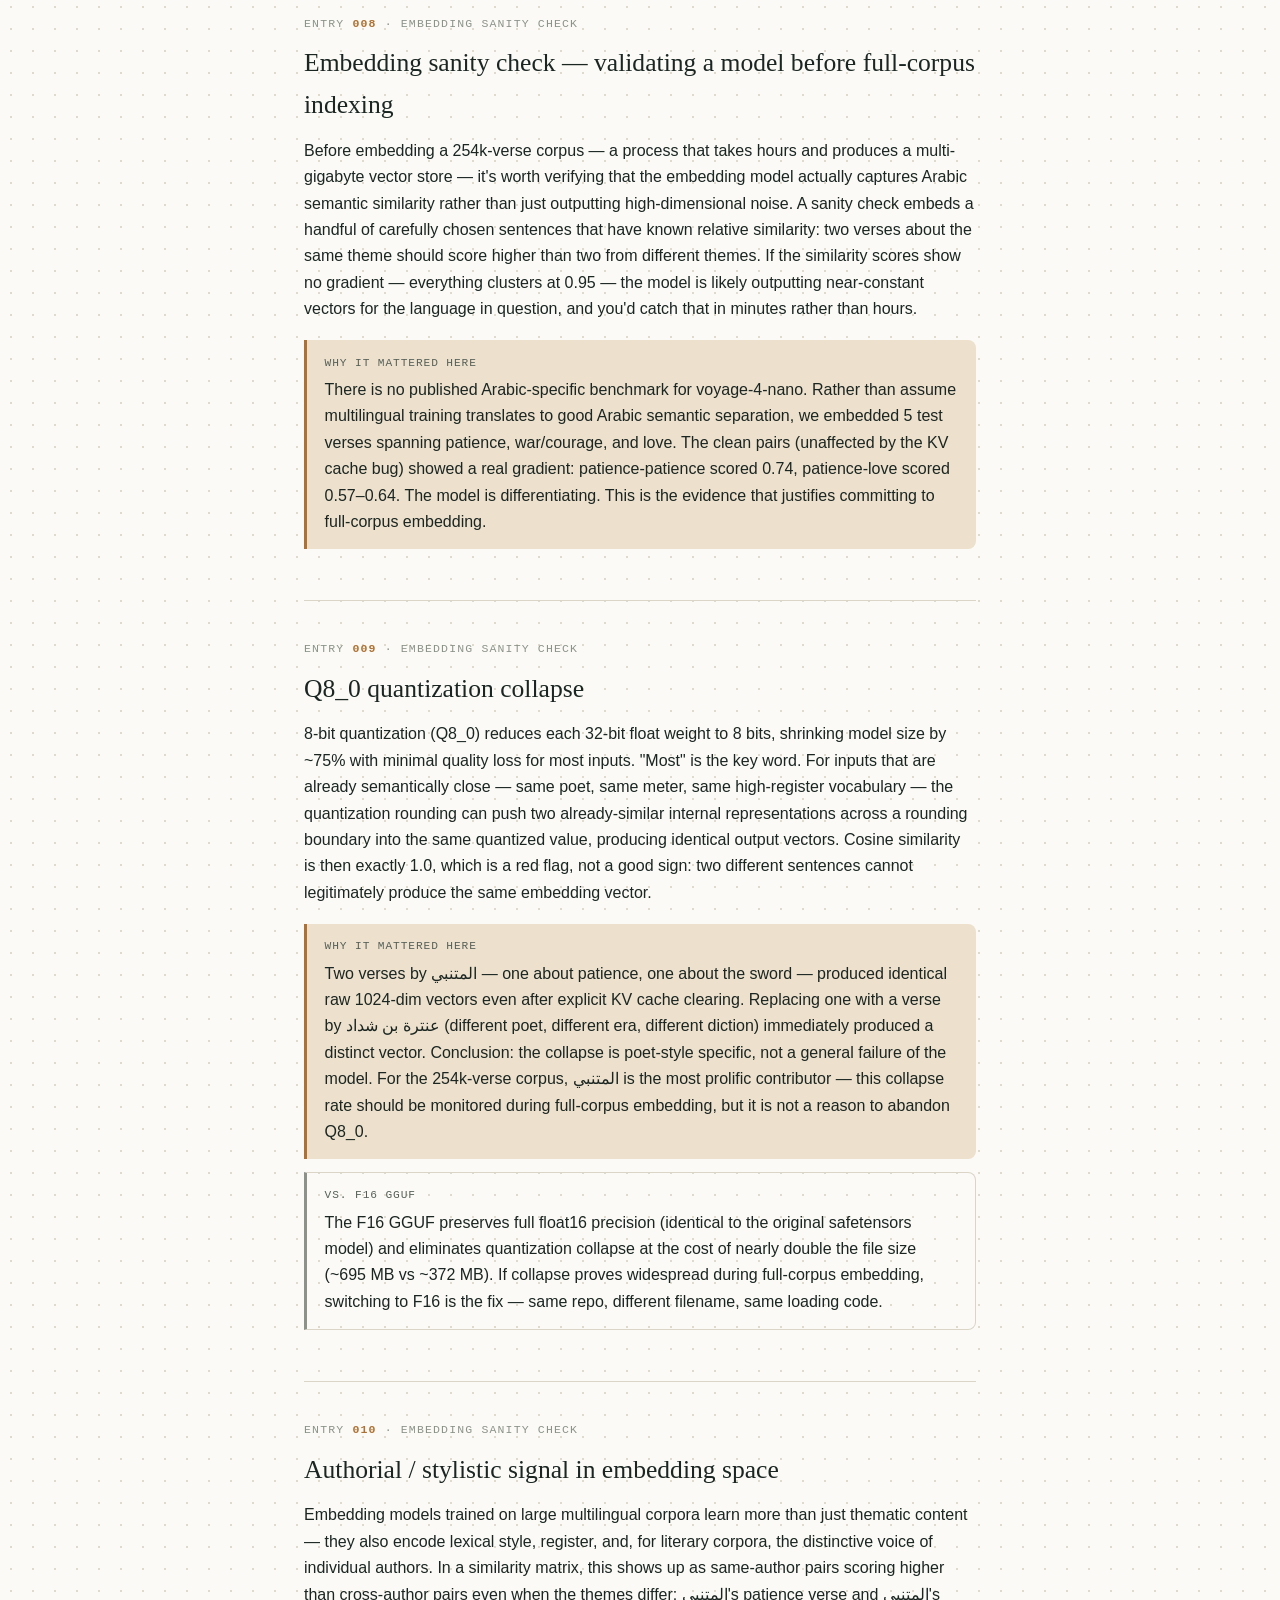
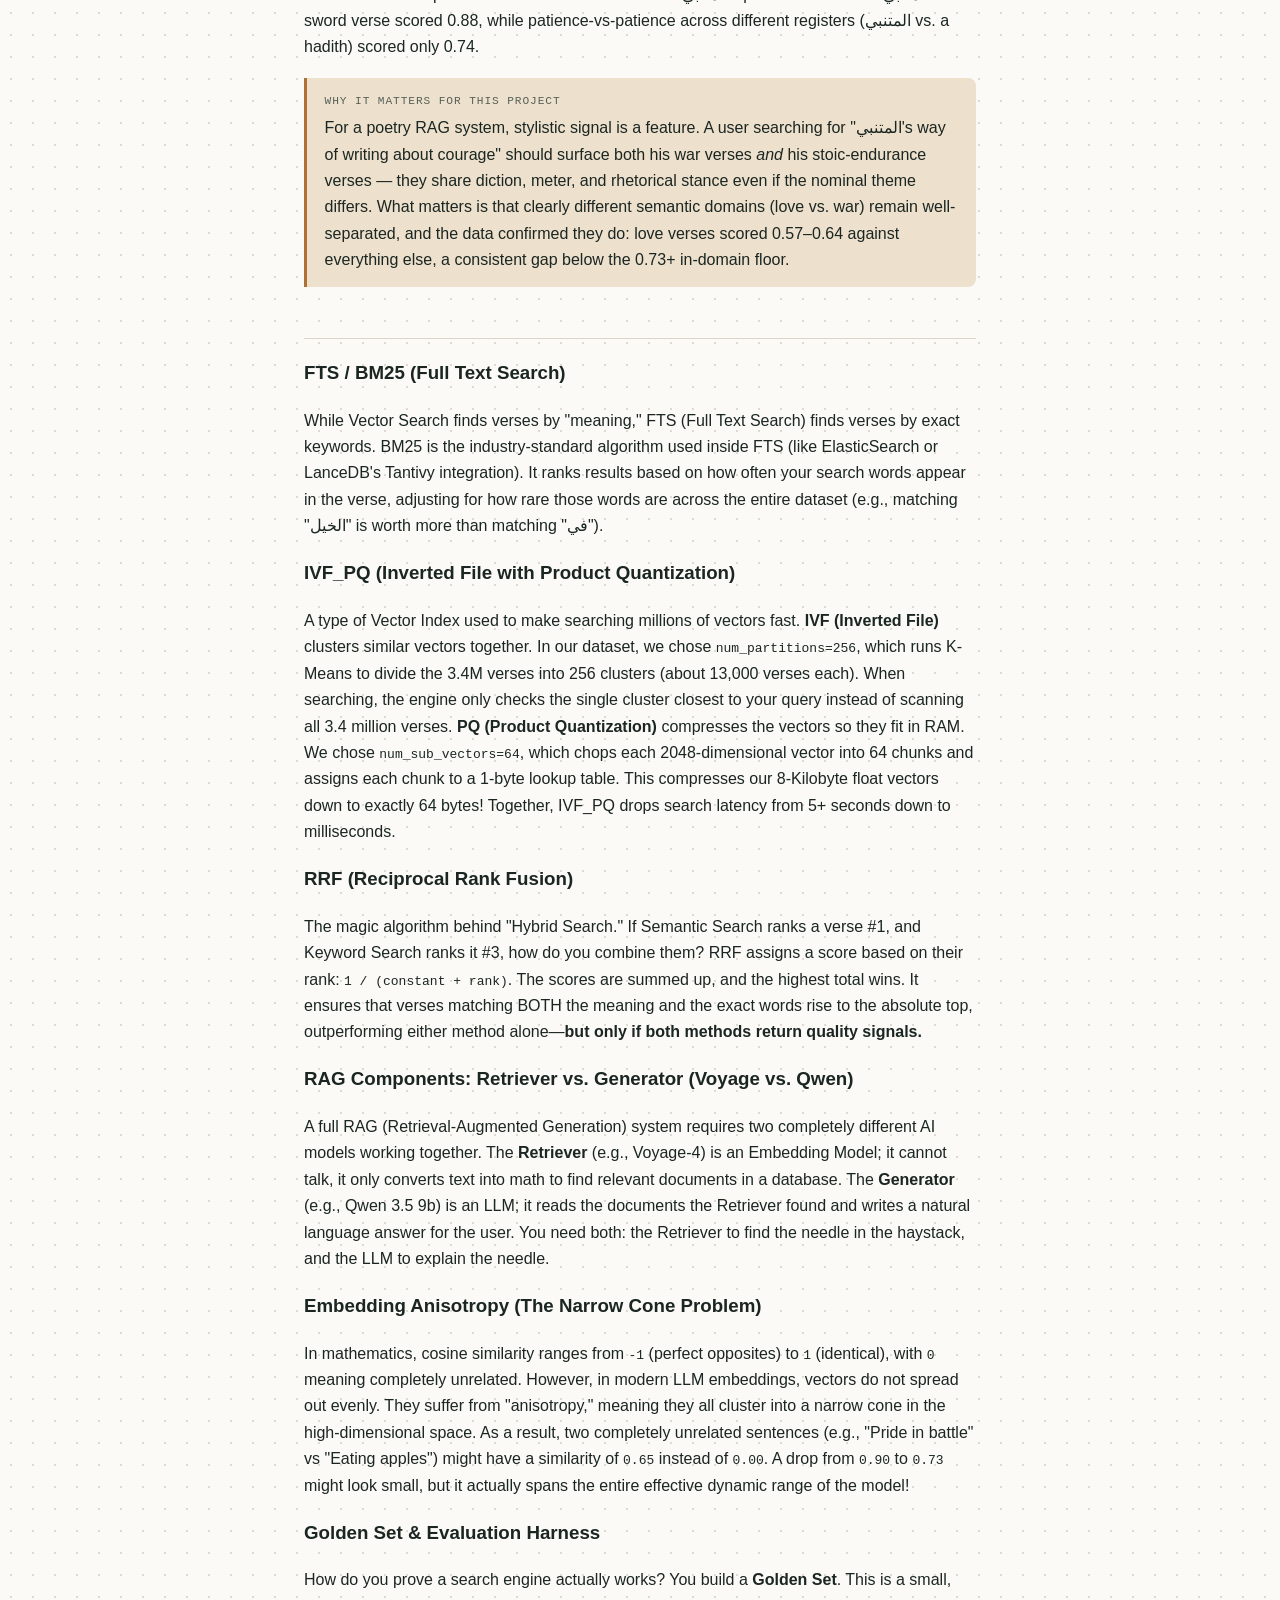
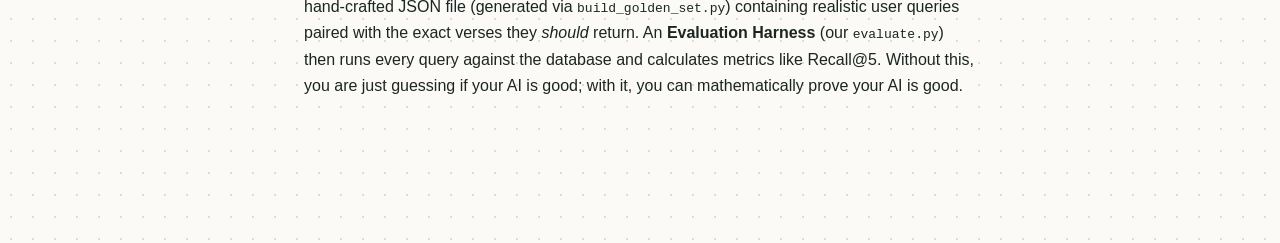
==== commit 2bd135fd: "feat: migrate vector store to LanceDB, implement indexing, and add evaluation harness with technical" ====
--- a/concepts.html
+++ b/concepts.html
@@ -481,7 +481,37 @@
       </div>
     </article>
 
-    <!-- NEW_ENTRY_INSERTION_POINT: insert new <article class="entry"> blocks immediately above this line, in the order concepts were introduced. -->
+      <div class="concept-card">
+        <h3 class="concept-title">FTS / BM25 (Full Text Search)</h3>
+        <p class="concept-description">While Vector Search finds verses by "meaning," FTS (Full Text Search) finds verses by exact keywords. BM25 is the industry-standard algorithm used inside FTS (like ElasticSearch or LanceDB's Tantivy integration). It ranks results based on how often your search words appear in the verse, adjusting for how rare those words are across the entire dataset (e.g., matching "الخيل" is worth more than matching "في").</p>
+      </div>
+
+      <div class="concept-card">
+        <h3 class="concept-title">IVF_PQ (Inverted File with Product Quantization)</h3>
+        <p class="concept-description">A type of Vector Index used to make searching millions of vectors fast. <strong>IVF (Inverted File)</strong> clusters similar vectors together. In our dataset, we chose <code>num_partitions=256</code>, which runs K-Means to divide the 3.4M verses into 256 clusters (about 13,000 verses each). When searching, the engine only checks the single cluster closest to your query instead of scanning all 3.4 million verses. <strong>PQ (Product Quantization)</strong> compresses the vectors so they fit in RAM. We chose <code>num_sub_vectors=64</code>, which chops each 2048-dimensional vector into 64 chunks and assigns each chunk to a 1-byte lookup table. This compresses our 8-Kilobyte float vectors down to exactly 64 bytes! Together, IVF_PQ drops search latency from 5+ seconds down to milliseconds.</p>
+      </div>
+
+      <div class="concept-card">
+        <h3 class="concept-title">RRF (Reciprocal Rank Fusion)</h3>
+        <p class="concept-description">The magic algorithm behind "Hybrid Search." If Semantic Search ranks a verse #1, and Keyword Search ranks it #3, how do you combine them? RRF assigns a score based on their rank: <code>1 / (constant + rank)</code>. The scores are summed up, and the highest total wins. It ensures that verses matching BOTH the meaning and the exact words rise to the absolute top, outperforming either method alone—<strong>but only if both methods return quality signals.</strong></p>
+      </div>
+
+      <div class="concept-card">
+        <h3 class="concept-title">RAG Components: Retriever vs. Generator (Voyage vs. Qwen)</h3>
+        <p class="concept-description">A full RAG (Retrieval-Augmented Generation) system requires two completely different AI models working together. The <strong>Retriever</strong> (e.g., Voyage-4) is an Embedding Model; it cannot talk, it only converts text into math to find relevant documents in a database. The <strong>Generator</strong> (e.g., Qwen 3.5 9b) is an LLM; it reads the documents the Retriever found and writes a natural language answer for the user. You need both: the Retriever to find the needle in the haystack, and the LLM to explain the needle.</p>
+      </div>
+
+      <div class="concept-card">
+        <h3 class="concept-title">Embedding Anisotropy (The Narrow Cone Problem)</h3>
+        <p class="concept-description">In mathematics, cosine similarity ranges from <code>-1</code> (perfect opposites) to <code>1</code> (identical), with <code>0</code> meaning completely unrelated. However, in modern LLM embeddings, vectors do not spread out evenly. They suffer from "anisotropy," meaning they all cluster into a narrow cone in the high-dimensional space. As a result, two completely unrelated sentences (e.g., "Pride in battle" vs "Eating apples") might have a similarity of <code>0.65</code> instead of <code>0.00</code>. A drop from <code>0.90</code> to <code>0.73</code> might look small, but it actually spans the entire effective dynamic range of the model!</p>
+      </div>
+
+      <div class="concept-card">
+        <h3 class="concept-title">Golden Set & Evaluation Harness</h3>
+        <p class="concept-description">How do you prove a search engine actually works? You build a <strong>Golden Set</strong>. This is a small, hand-crafted JSON file (generated via <code>build_golden_set.py</code>) containing realistic user queries paired with the exact verses they <em>should</em> return. An <strong>Evaluation Harness</strong> (our <code>evaluate.py</code>) then runs every query against the database and calculates metrics like Recall@5. Without this, you are just guessing if your AI is good; with it, you can mathematically prove your AI is good.</p>
+      </div>
+
+      <!-- NEW_ENTRY_INSERTION_POINT: insert new <article class="entry"> blocks immediately above this line, in the order concepts were introduced. -->
   </main>
 
 </div>
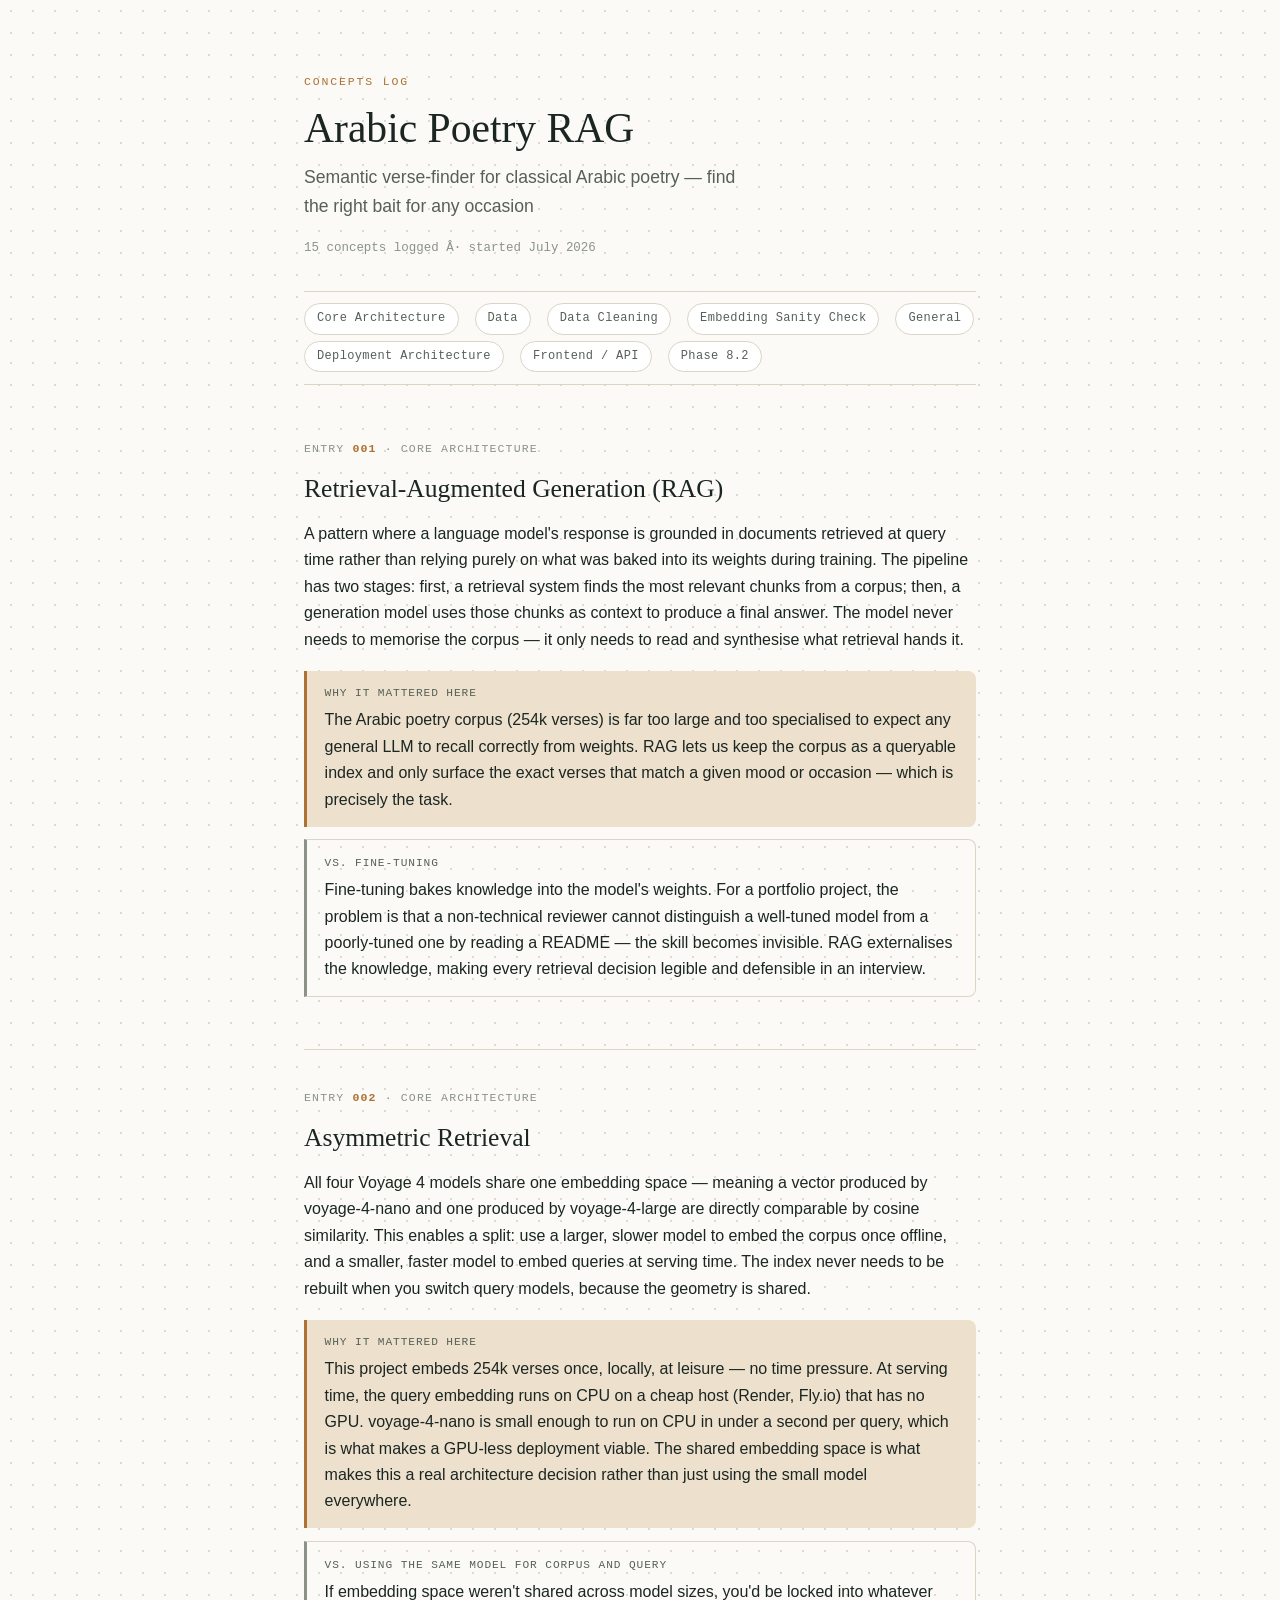
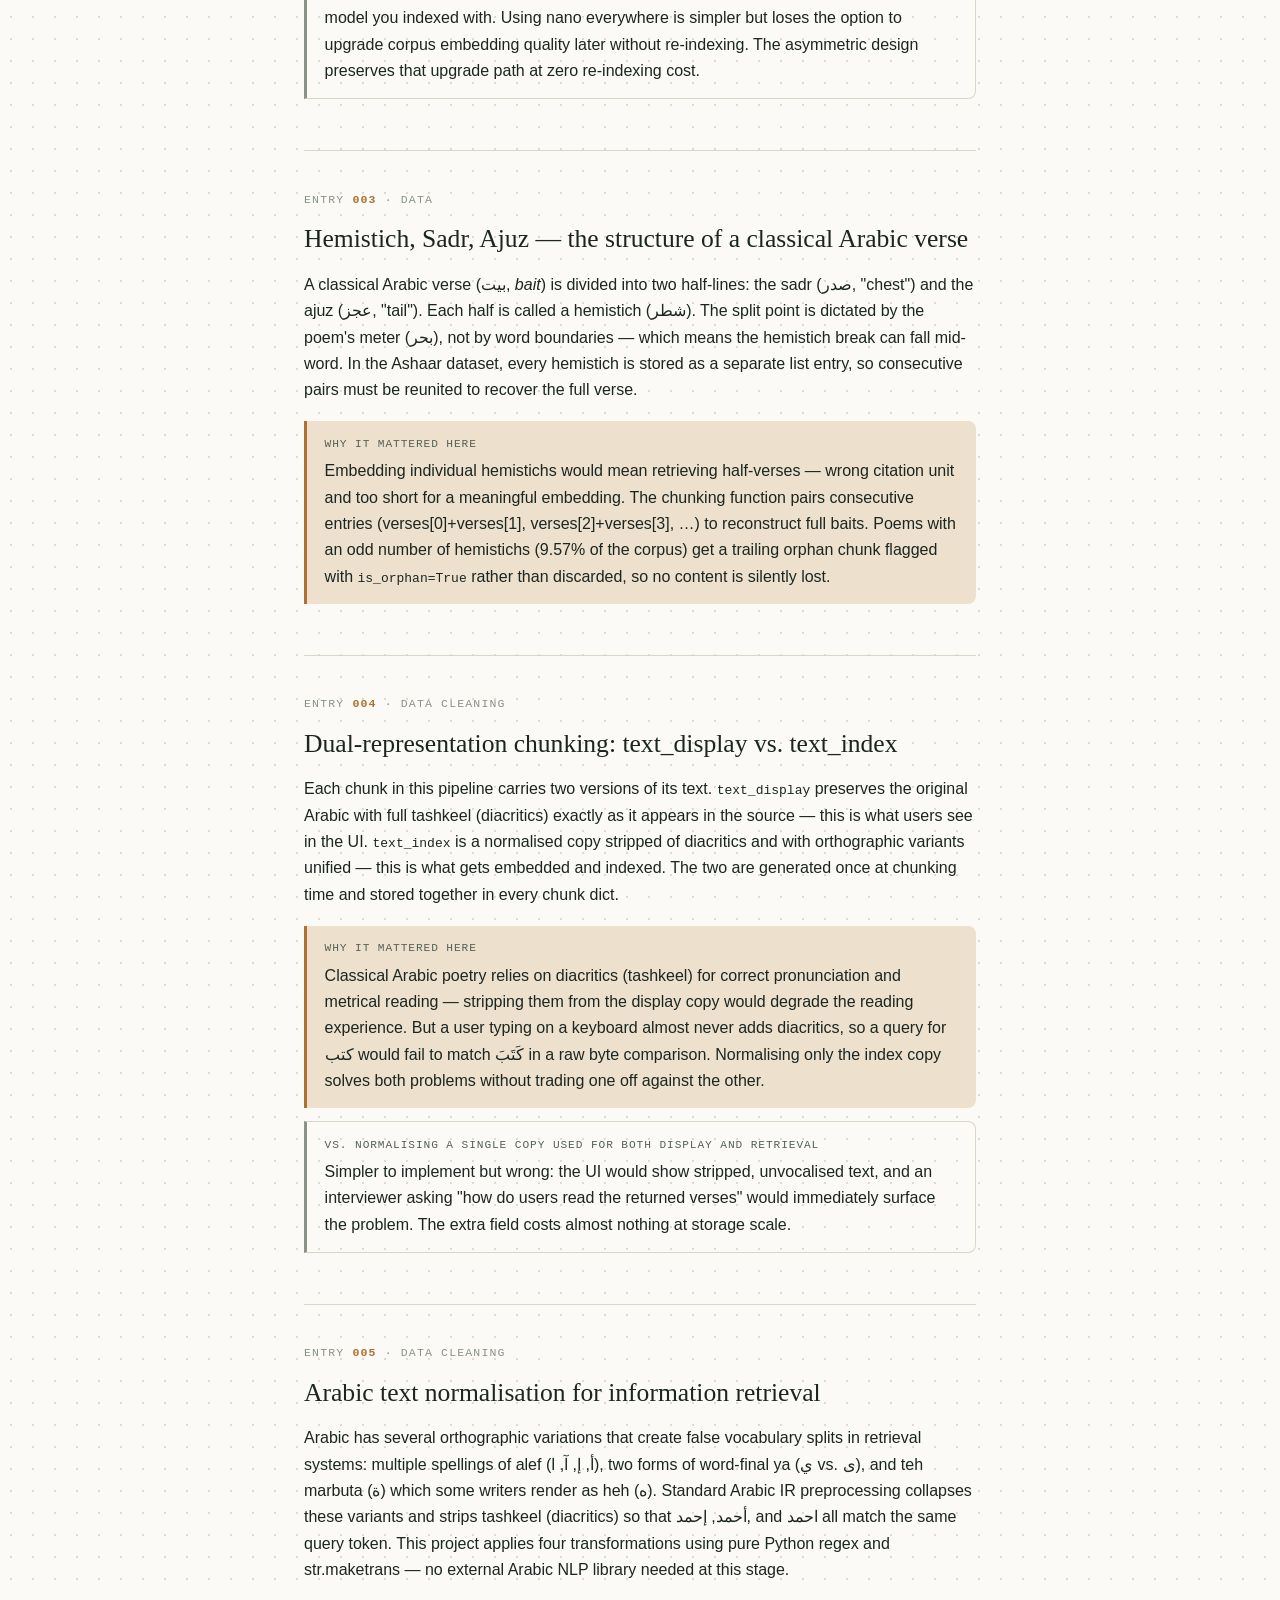
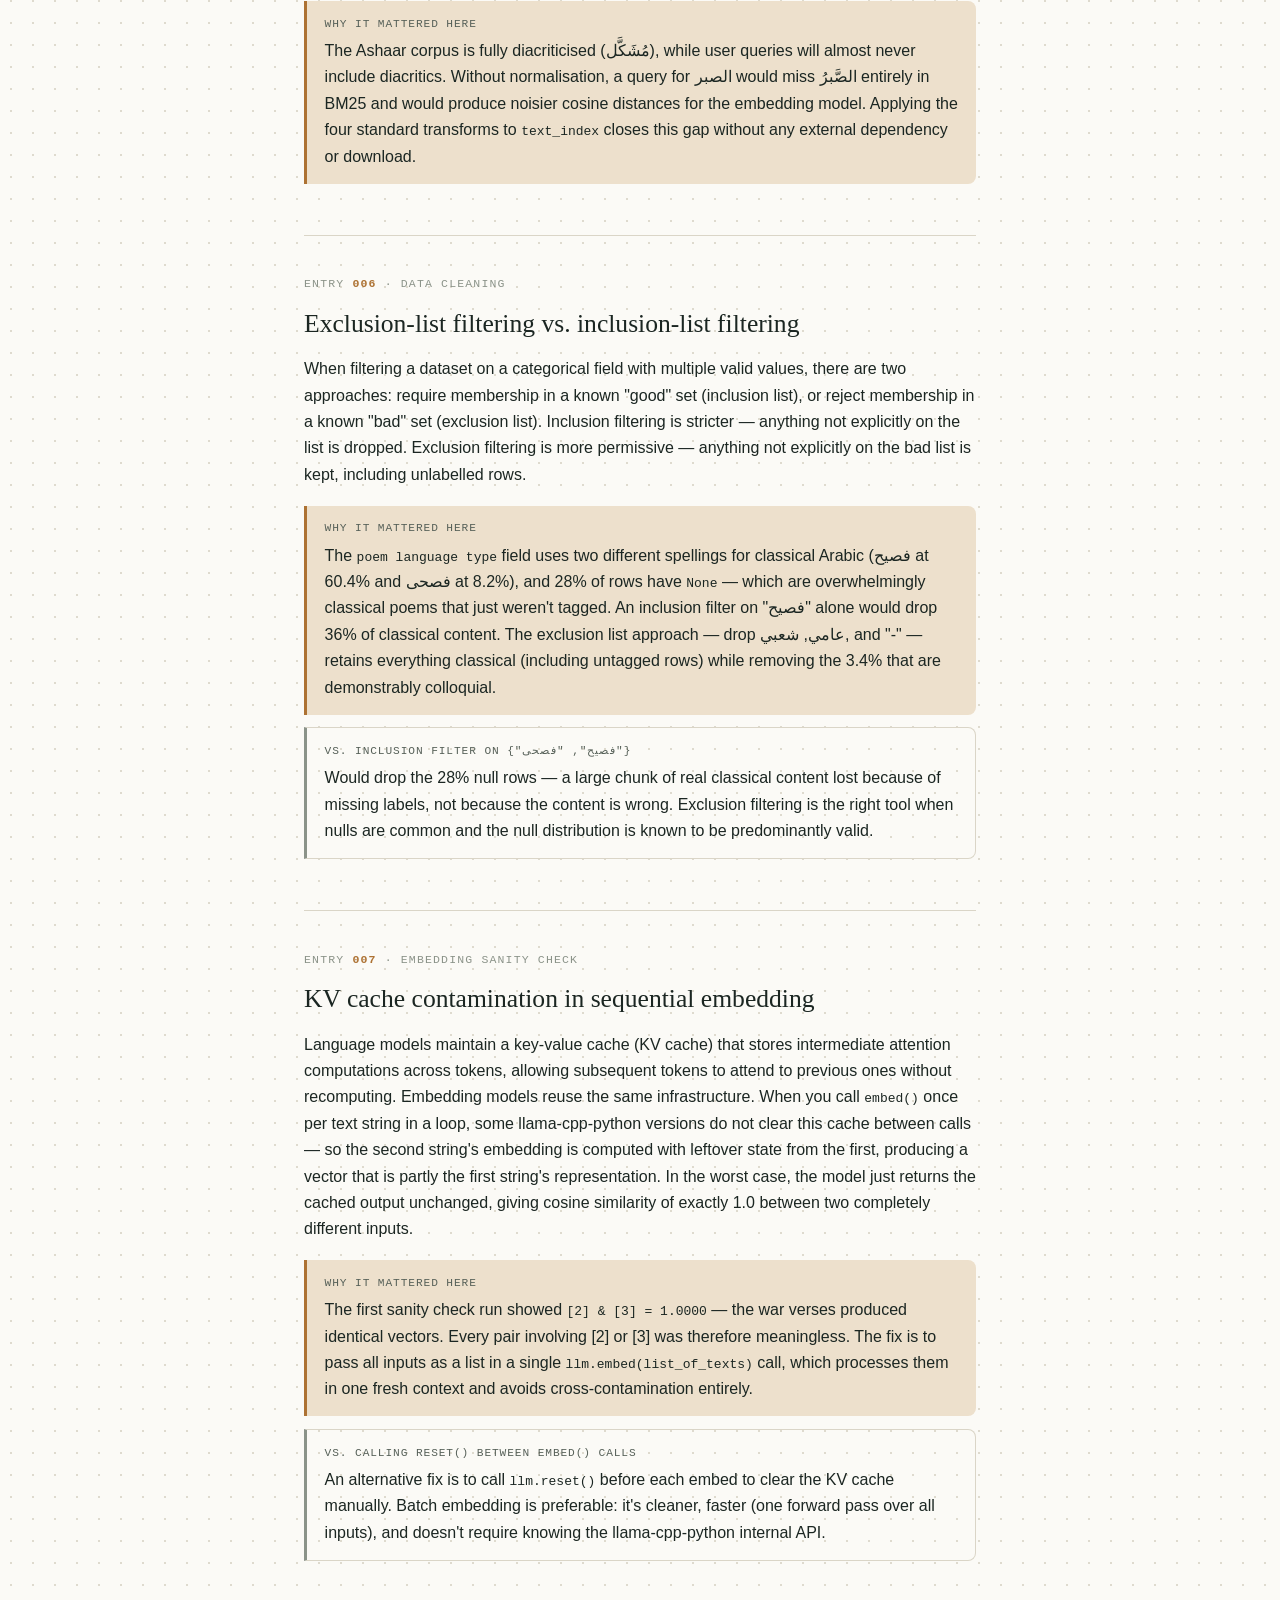
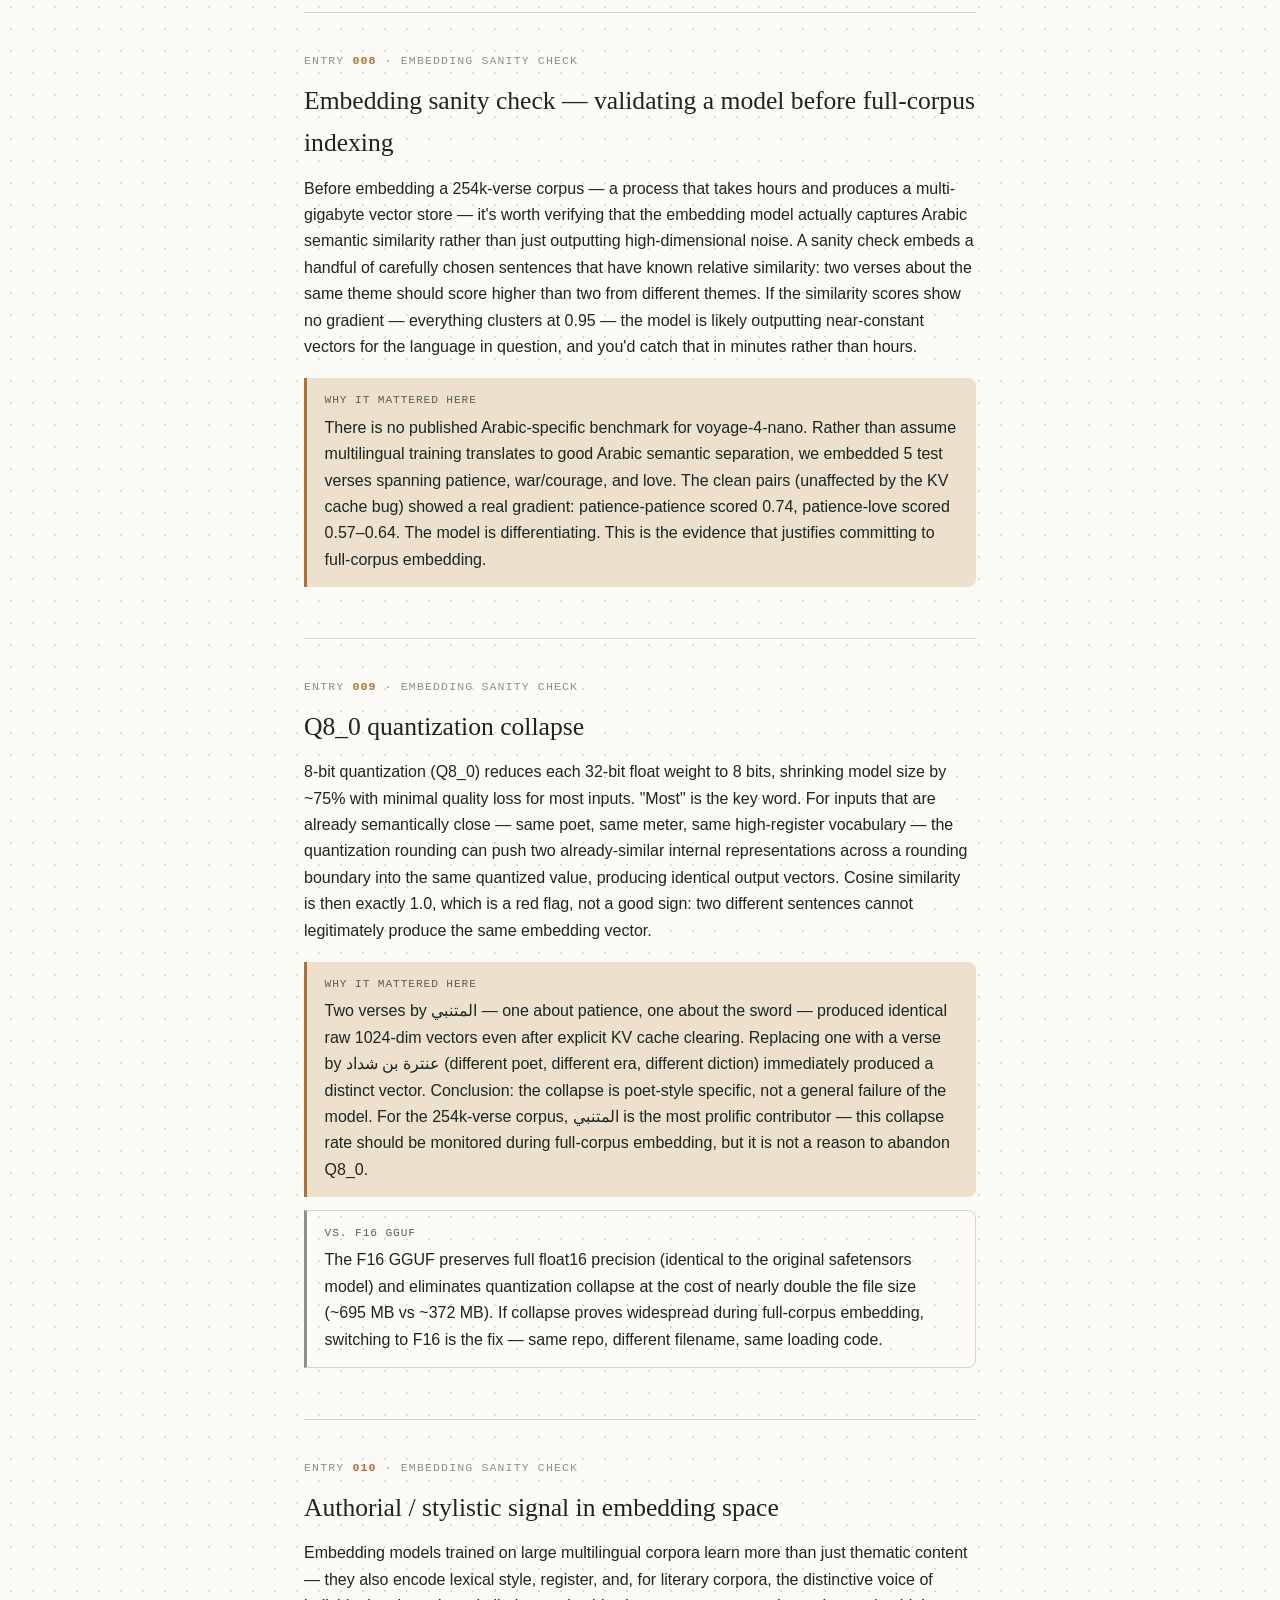
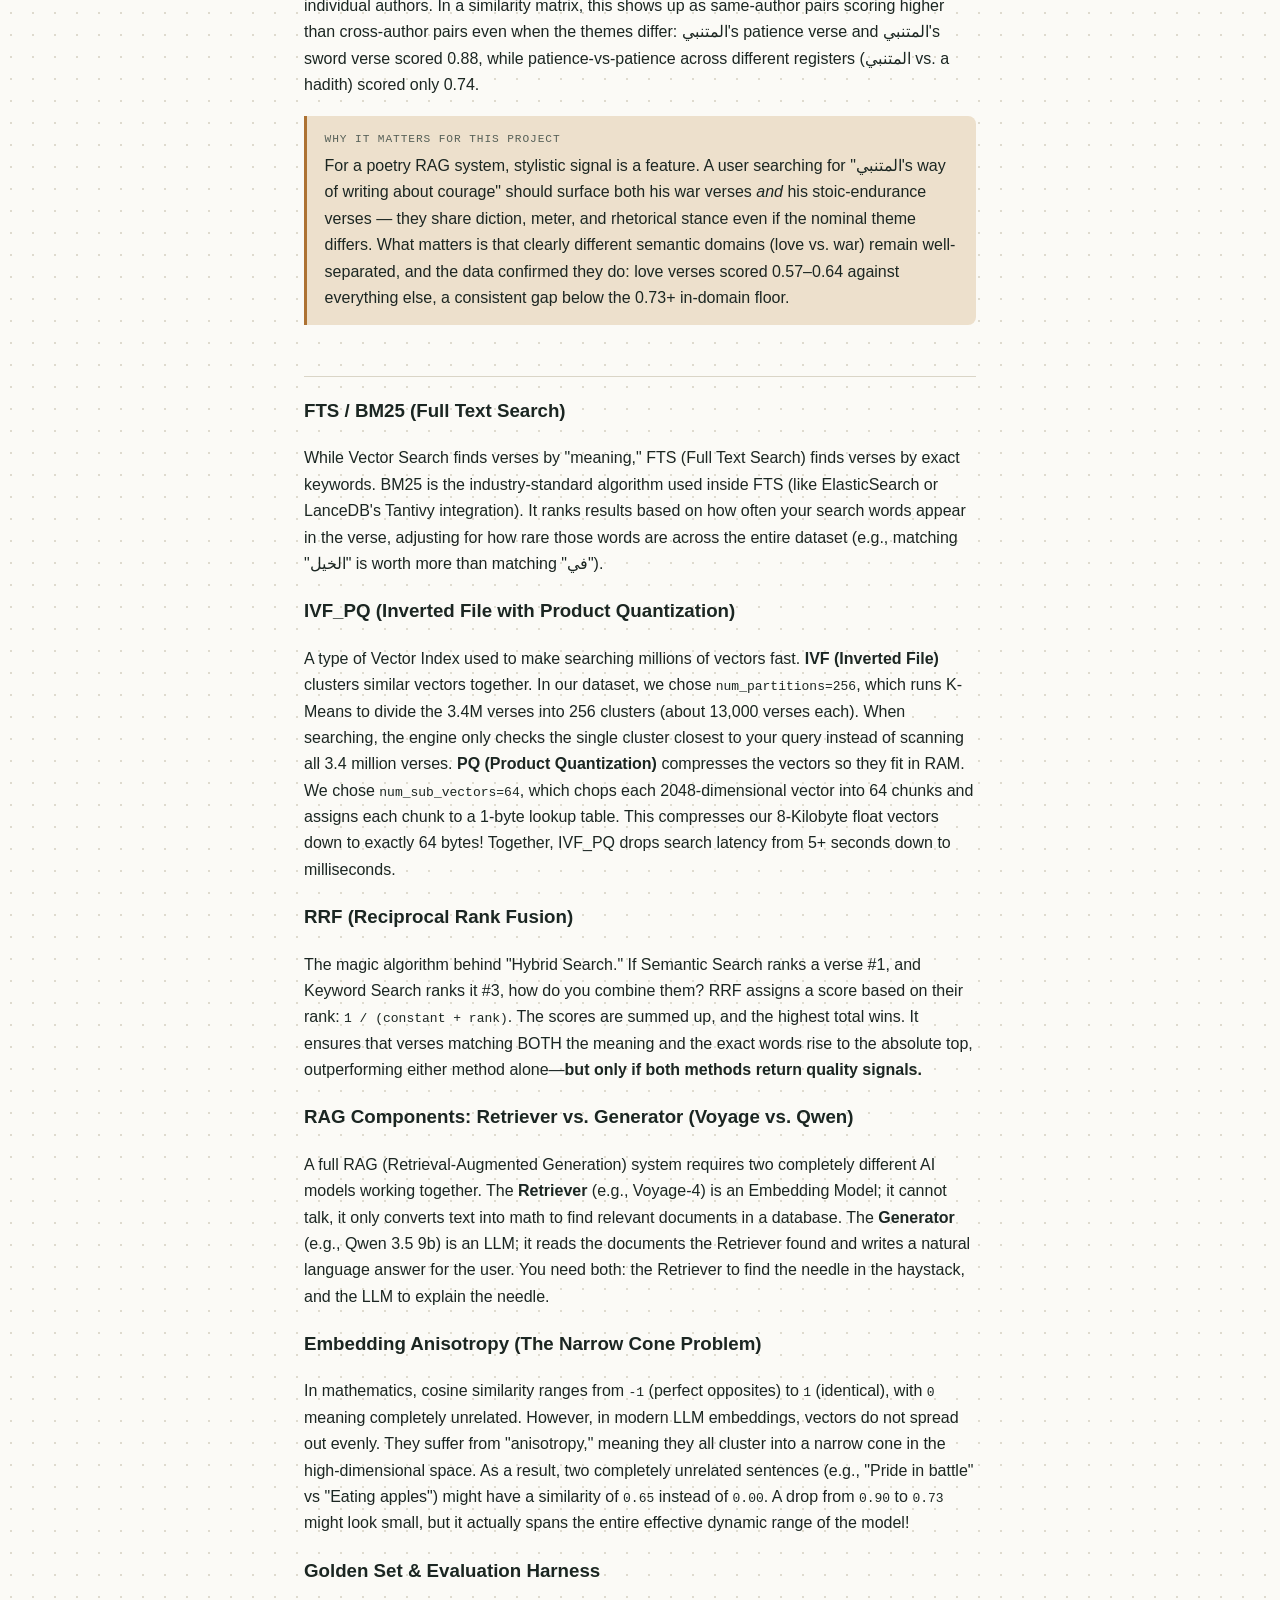
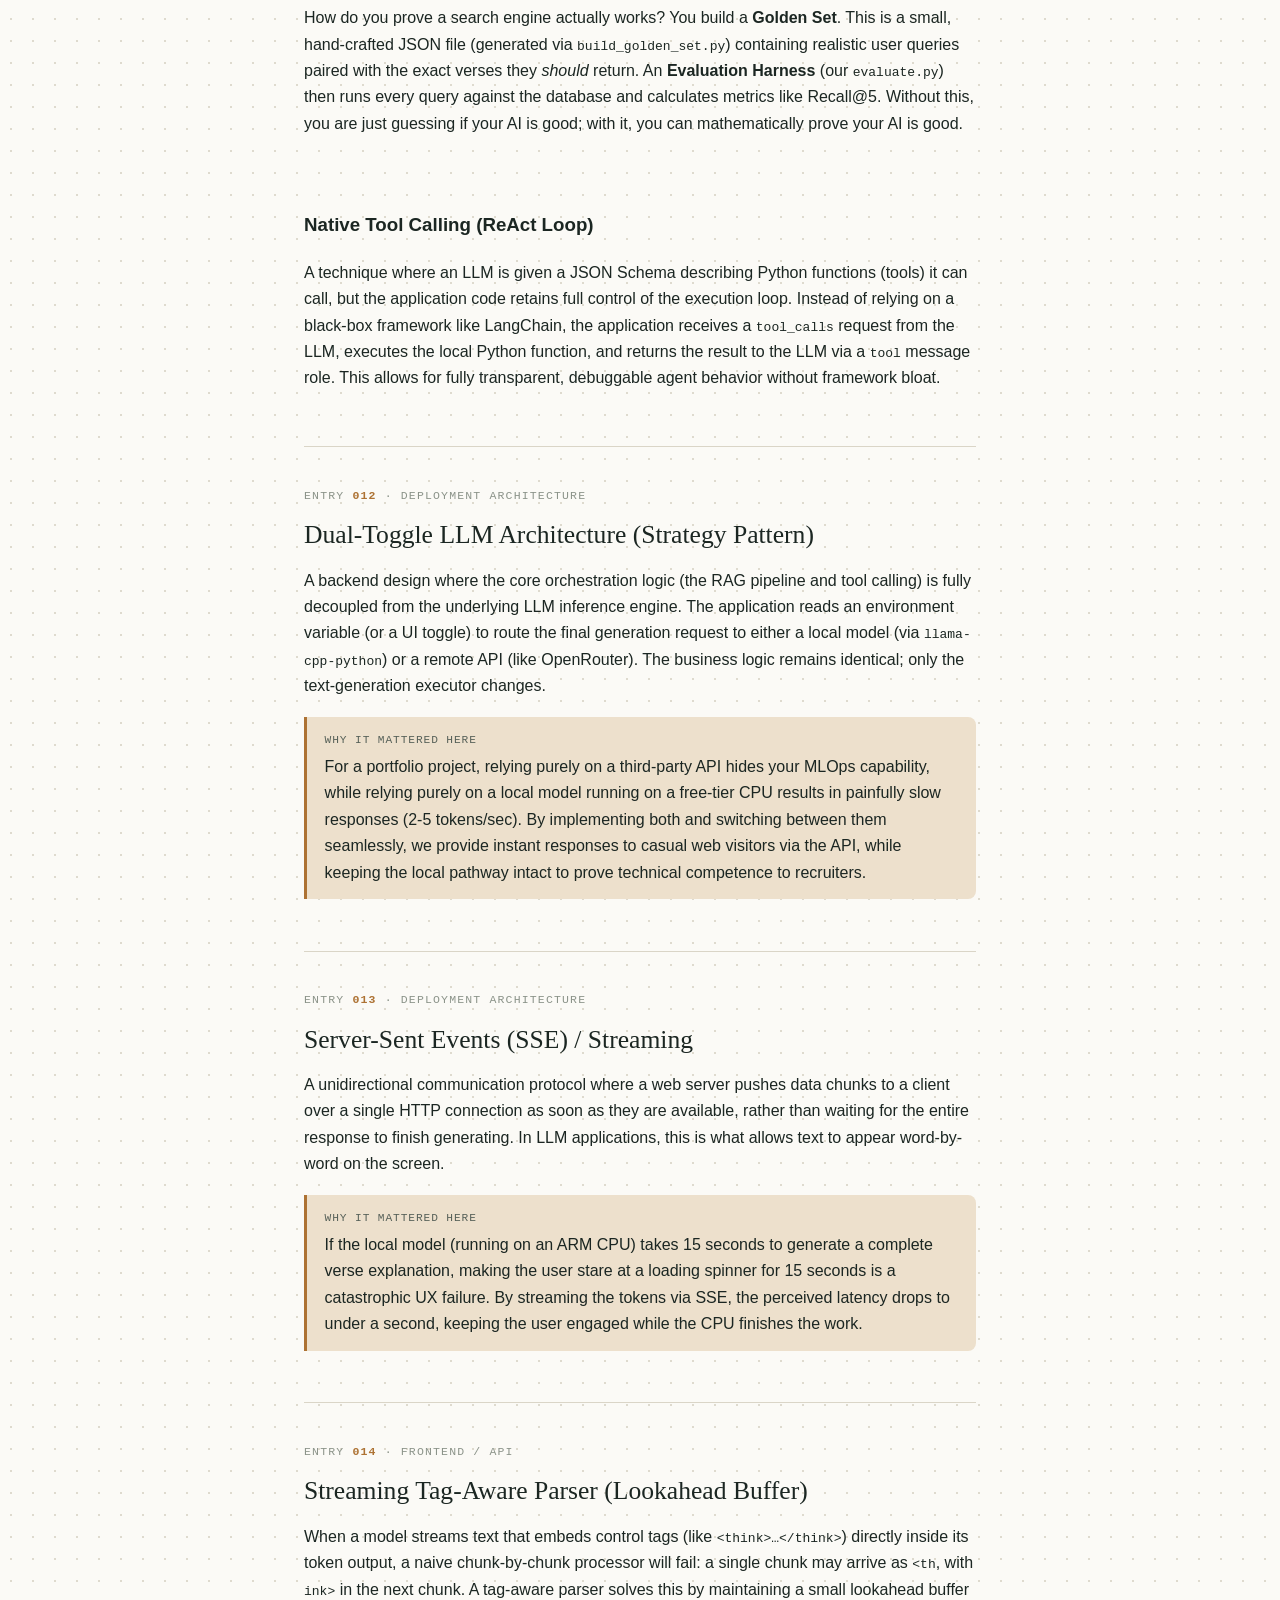
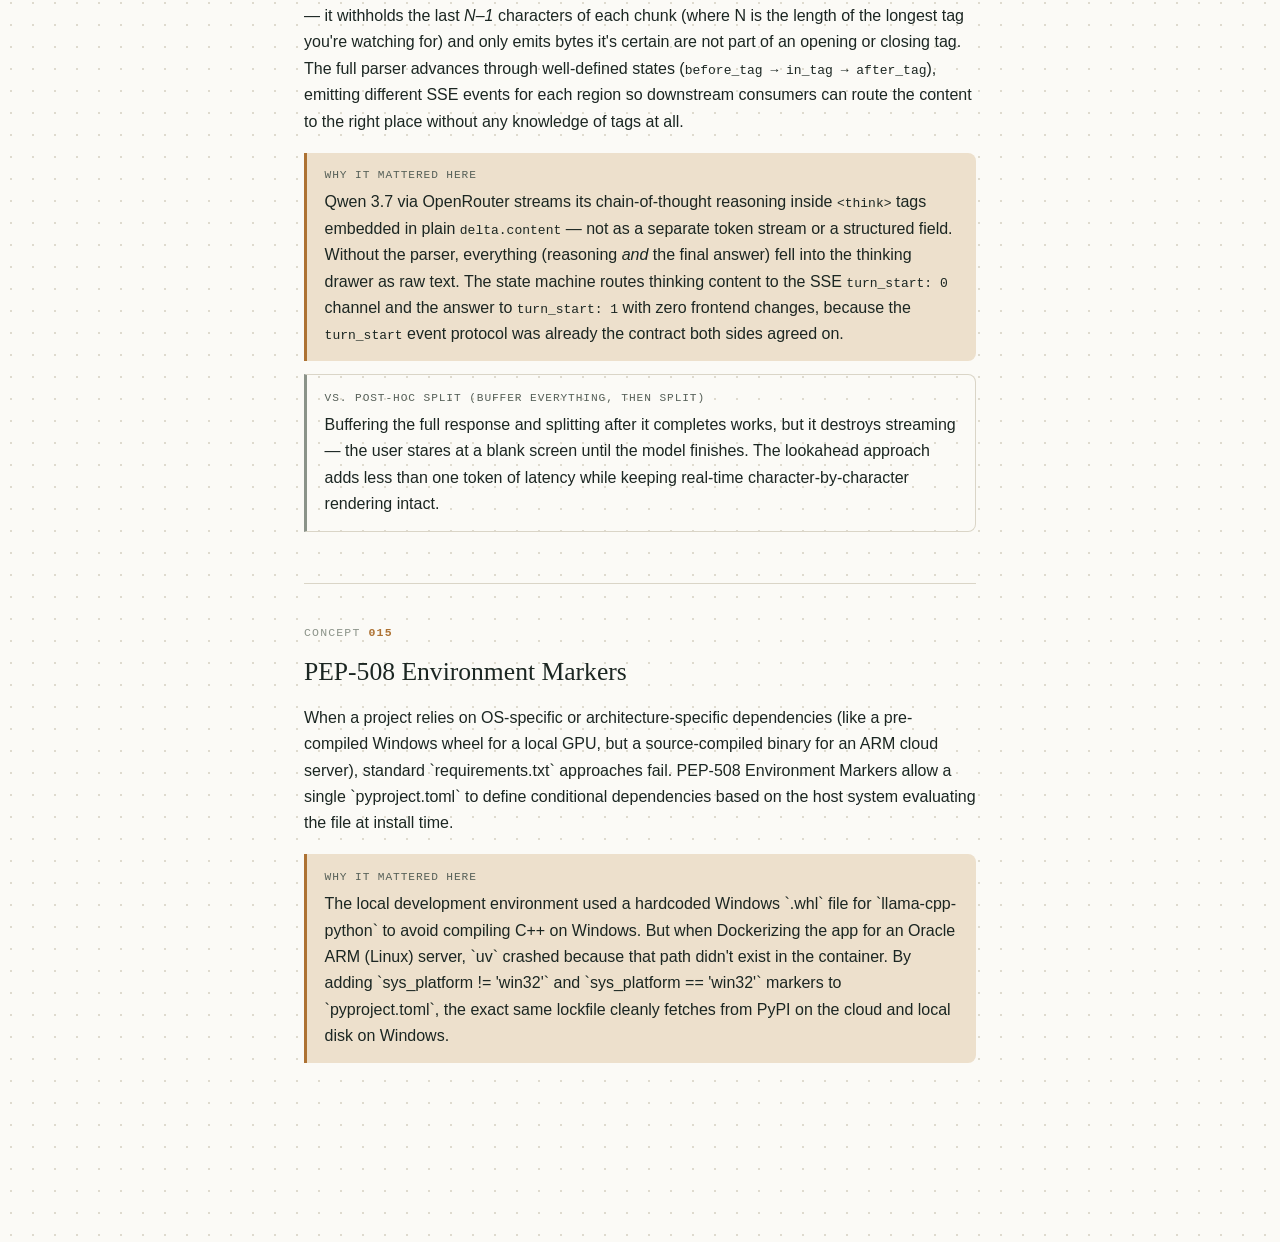
==== commit e1570b53: "feat: add web interface for local model and Openrouter api" ====
--- a/concepts.html
+++ b/concepts.html
@@ -511,7 +511,85 @@
         <p class="concept-description">How do you prove a search engine actually works? You build a <strong>Golden Set</strong>. This is a small, hand-crafted JSON file (generated via <code>build_golden_set.py</code>) containing realistic user queries paired with the exact verses they <em>should</em> return. An <strong>Evaluation Harness</strong> (our <code>evaluate.py</code>) then runs every query against the database and calculates metrics like Recall@5. Without this, you are just guessing if your AI is good; with it, you can mathematically prove your AI is good.</p>
       </div>
 
-      <!-- NEW_ENTRY_INSERTION_POINT: insert new <article class="entry"> blocks immediately above this line, in the order concepts were introduced. -->
+      <article class="entry">
+      <div class="entry-header">
+        <h3 class="term">Native Tool Calling (ReAct Loop)</h3>
+      </div>
+      <div class="entry-body">
+        <p>A technique where an LLM is given a JSON Schema describing Python functions (tools) it can call, but the application code retains full control of the execution loop. Instead of relying on a black-box framework like LangChain, the application receives a <code>tool_calls</code> request from the LLM, executes the local Python function, and returns the result to the LLM via a <code>tool</code> message role. This allows for fully transparent, debuggable agent behavior without framework bloat.</p>
+      </div>
+    </article>
+
+    <article class="entry" data-phase="Deployment Architecture">
+      <p class="eyebrow">ENTRY <span class="num"></span> · Deployment Architecture</p>
+      <h2 class="term">Dual-Toggle LLM Architecture (Strategy Pattern)</h2>
+      <p class="explain">
+        A backend design where the core orchestration logic (the RAG pipeline and tool calling) is fully decoupled from the underlying LLM inference engine. The application reads an environment variable (or a UI toggle) to route the final generation request to either a local model (via <code>llama-cpp-python</code>) or a remote API (like OpenRouter). The business logic remains identical; only the text-generation executor changes.
+      </p>
+      <div class="why">
+        <p class="label">Why it mattered here</p>
+        <p>For a portfolio project, relying purely on a third-party API hides your MLOps capability, while relying purely on a local model running on a free-tier CPU results in painfully slow responses (2-5 tokens/sec). By implementing both and switching between them seamlessly, we provide instant responses to casual web visitors via the API, while keeping the local pathway intact to prove technical competence to recruiters.</p>
+      </div>
+    </article>
+
+    <article class="entry" data-phase="Deployment Architecture">
+      <p class="eyebrow">ENTRY <span class="num"></span> · Deployment Architecture</p>
+      <h2 class="term">Server-Sent Events (SSE) / Streaming</h2>
+      <p class="explain">
+        A unidirectional communication protocol where a web server pushes data chunks to a client over a single HTTP connection as soon as they are available, rather than waiting for the entire response to finish generating. In LLM applications, this is what allows text to appear word-by-word on the screen.
+      </p>
+      <div class="why">
+        <p class="label">Why it mattered here</p>
+        <p>If the local model (running on an ARM CPU) takes 15 seconds to generate a complete verse explanation, making the user stare at a loading spinner for 15 seconds is a catastrophic UX failure. By streaming the tokens via SSE, the perceived latency drops to under a second, keeping the user engaged while the CPU finishes the work.</p>
+      </div>
+    </article>
+
+    <article class="entry" data-phase="Frontend / API">
+      <p class="eyebrow">ENTRY <span class="num"></span> · Frontend / API</p>
+      <h2 class="term">Streaming Tag-Aware Parser (Lookahead Buffer)</h2>
+      <p class="explain">
+        When a model streams text that embeds control tags (like <code>&lt;think&gt;…&lt;/think&gt;</code>)
+        directly inside its token output, a naive chunk-by-chunk processor will fail: a single
+        chunk may arrive as <code>&lt;th</code>, with <code>ink&gt;</code> in the next chunk. A
+        tag-aware parser solves this by maintaining a small lookahead buffer — it withholds the
+        last <em>N–1</em> characters of each chunk (where N is the length of the longest tag you're
+        watching for) and only emits bytes it's certain are not part of an opening or closing tag.
+        The full parser advances through well-defined states (<code>before_tag → in_tag →
+        after_tag</code>), emitting different SSE events for each region so downstream consumers
+        can route the content to the right place without any knowledge of tags at all.
+      </p>
+      <div class="why">
+        <p class="label">Why it mattered here</p>
+        <p>Qwen 3.7 via OpenRouter streams its chain-of-thought reasoning inside
+        <code>&lt;think&gt;</code> tags embedded in plain <code>delta.content</code> — not as a
+        separate token stream or a structured field. Without the parser, everything (reasoning
+        <em>and</em> the final answer) fell into the thinking drawer as raw text. The state
+        machine routes thinking content to the SSE <code>turn_start: 0</code> channel and the
+        answer to <code>turn_start: 1</code> with zero frontend changes, because the
+        <code>turn_start</code> event protocol was already the contract both sides agreed on.</p>
+      </div>
+      <div class="versus">
+        <p class="label">vs. Post-hoc split (buffer everything, then split)</p>
+        <p>Buffering the full response and splitting after it completes works, but it destroys
+        streaming — the user stares at a blank screen until the model finishes. The lookahead
+        approach adds less than one token of latency while keeping real-time character-by-character
+        rendering intact.</p>
+      </div>
+    </article>
+
+    <article class="entry" data-phase="Phase 8.2">
+      <p class="eyebrow">Concept <span class="num"></span></p>
+      <h2 class="term">PEP-508 Environment Markers</h2>
+      <p class="explain">
+        When a project relies on OS-specific or architecture-specific dependencies (like a pre-compiled Windows wheel for a local GPU, but a source-compiled binary for an ARM cloud server), standard `requirements.txt` approaches fail. PEP-508 Environment Markers allow a single `pyproject.toml` to define conditional dependencies based on the host system evaluating the file at install time. 
+      </p>
+      <div class="why">
+        <p class="label">Why it mattered here</p>
+        <p>The local development environment used a hardcoded Windows `.whl` file for `llama-cpp-python` to avoid compiling C++ on Windows. But when Dockerizing the app for an Oracle ARM (Linux) server, `uv` crashed because that path didn't exist in the container. By adding `sys_platform != 'win32'` and `sys_platform == 'win32'` markers to `pyproject.toml`, the exact same lockfile cleanly fetches from PyPI on the cloud and local disk on Windows.</p>
+      </div>
+    </article>
+
+    <!-- NEW_ENTRY_INSERTION_POINT: insert new <article class="entry"> blocks immediately above this line, in the order concepts were introduced. -->
   </main>
 
 </div>
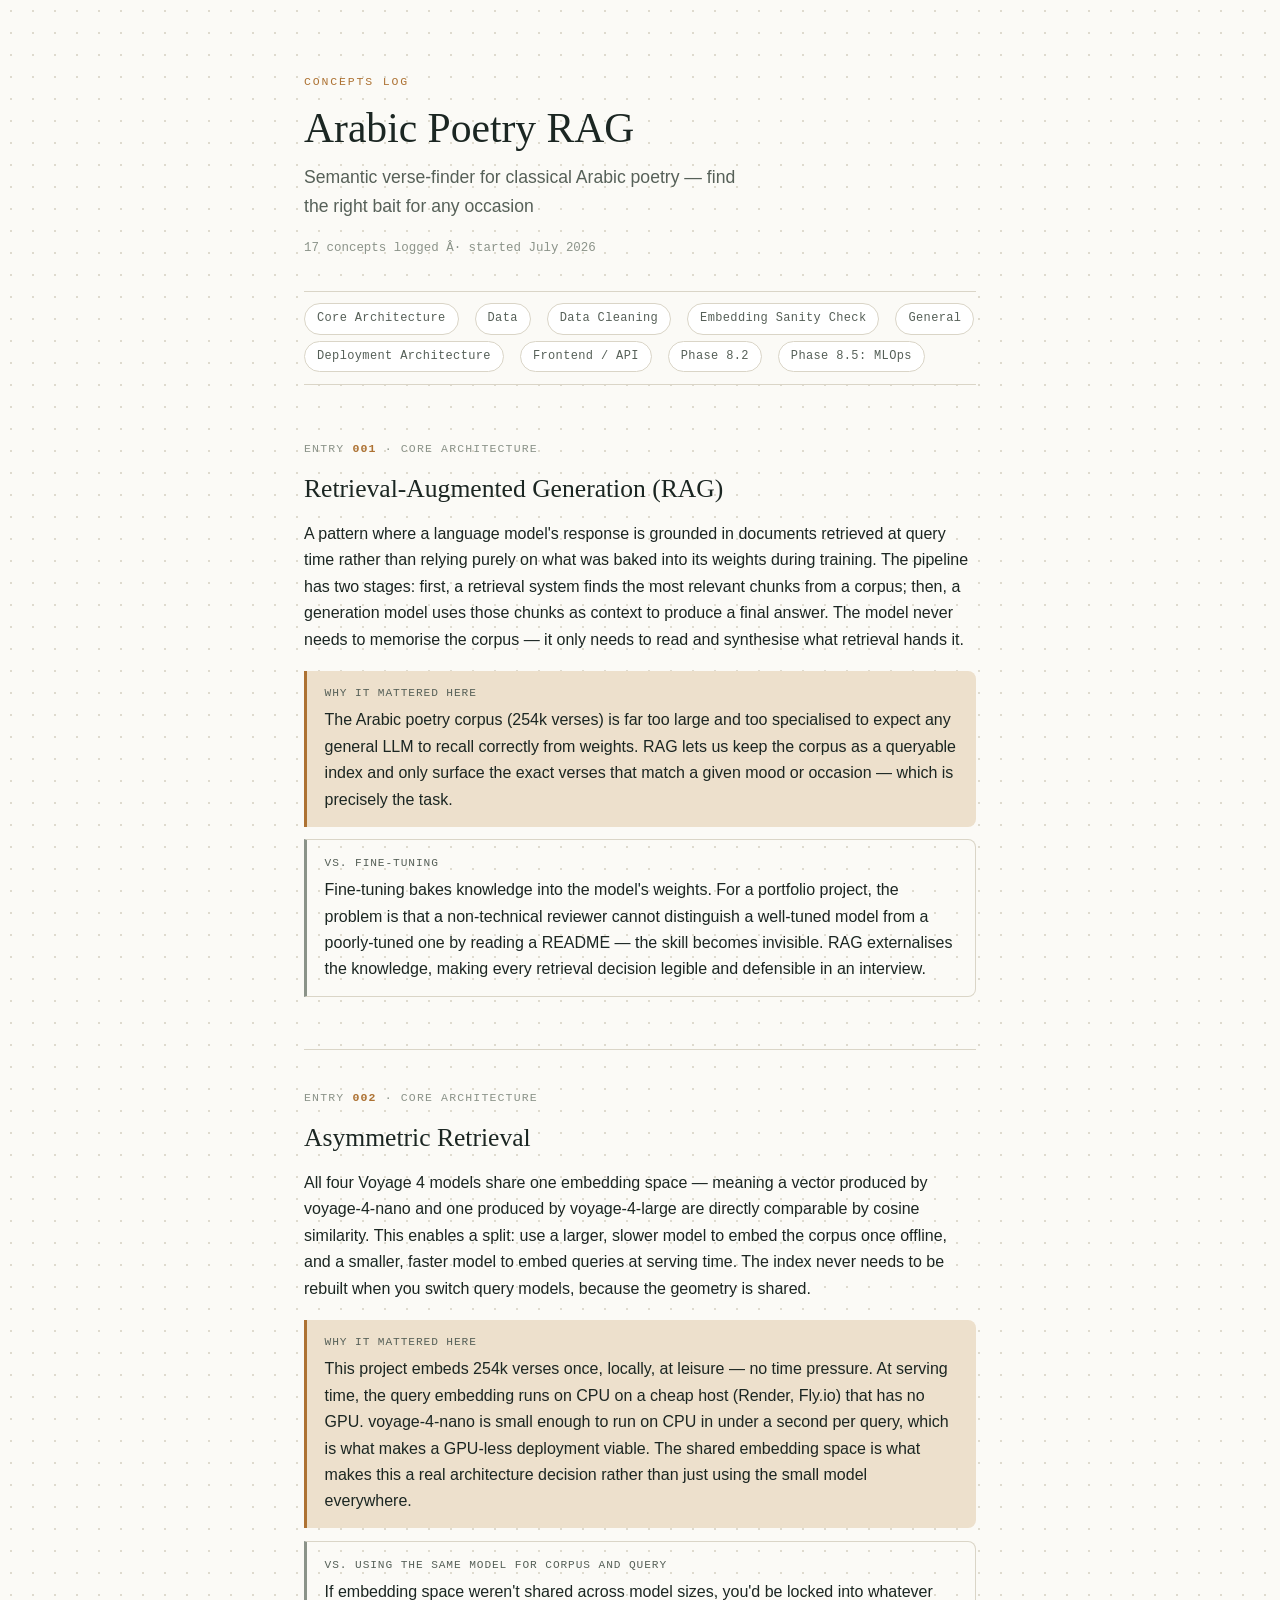
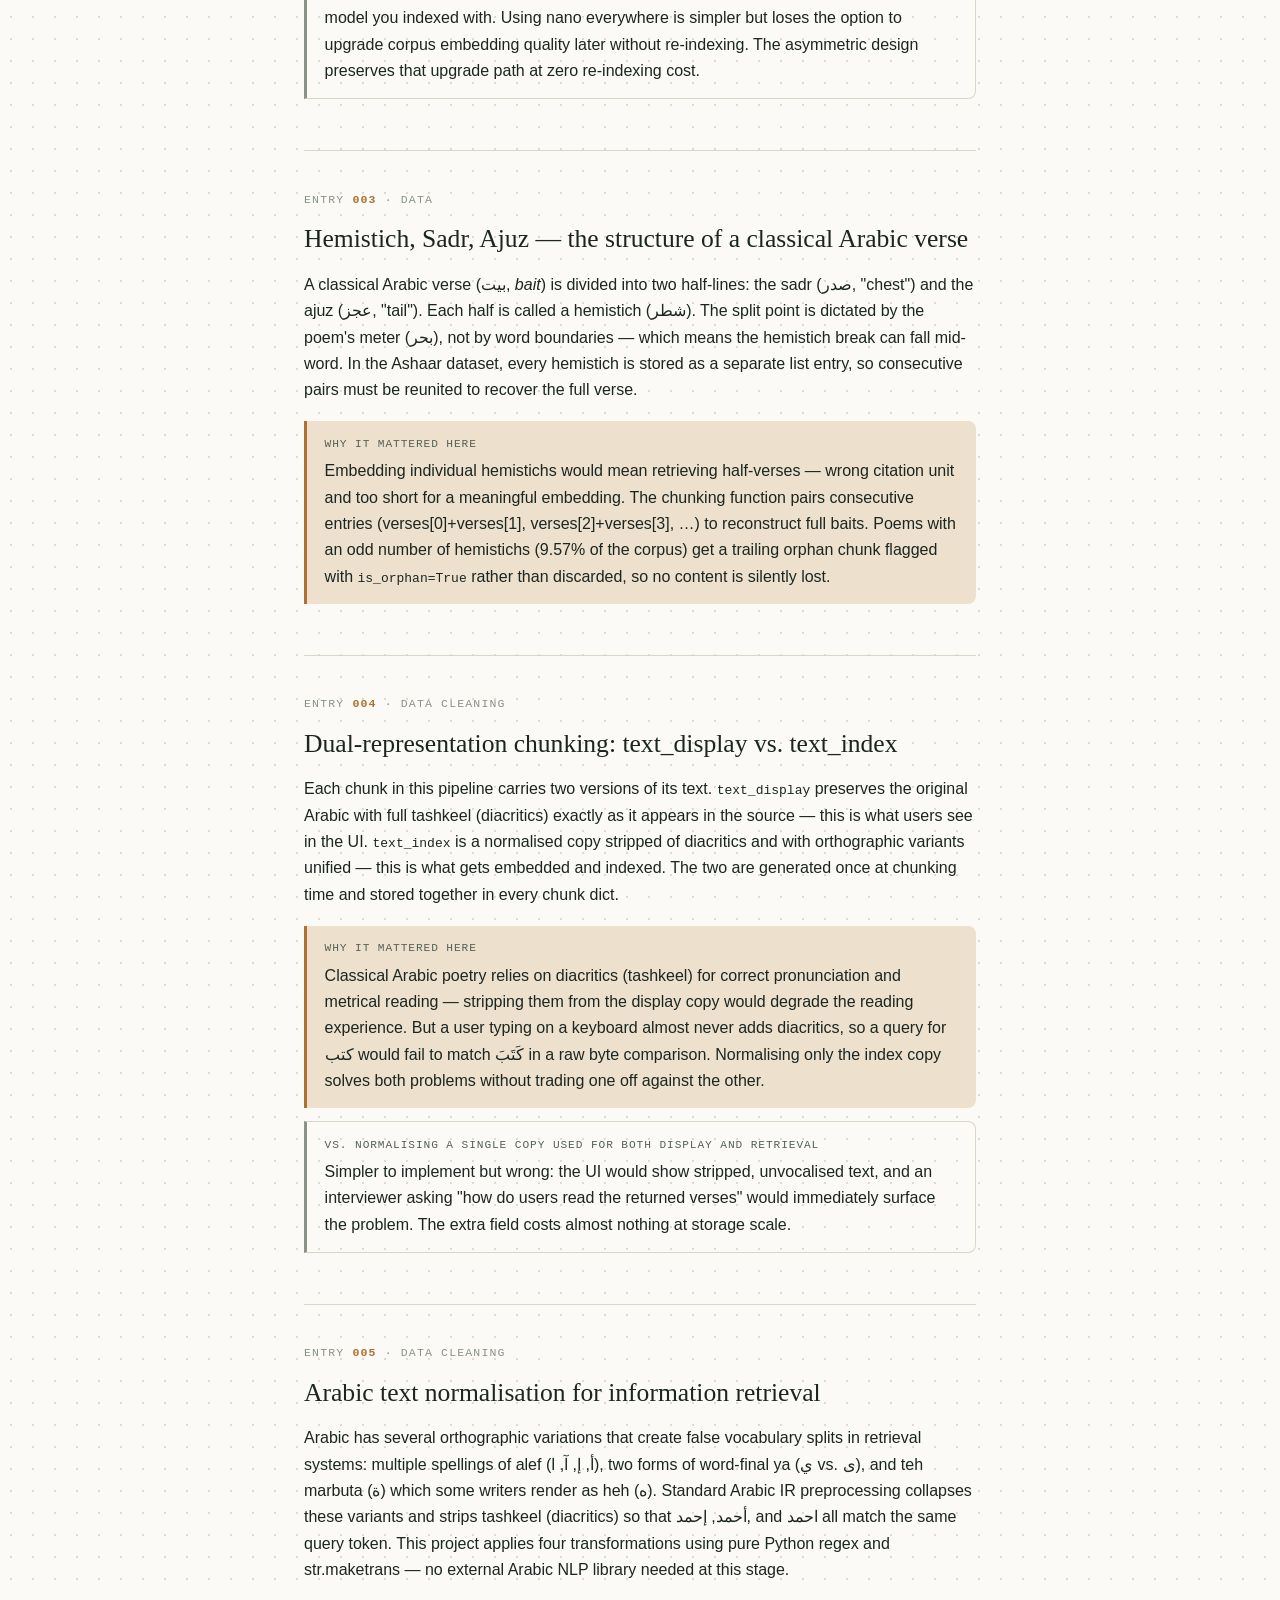
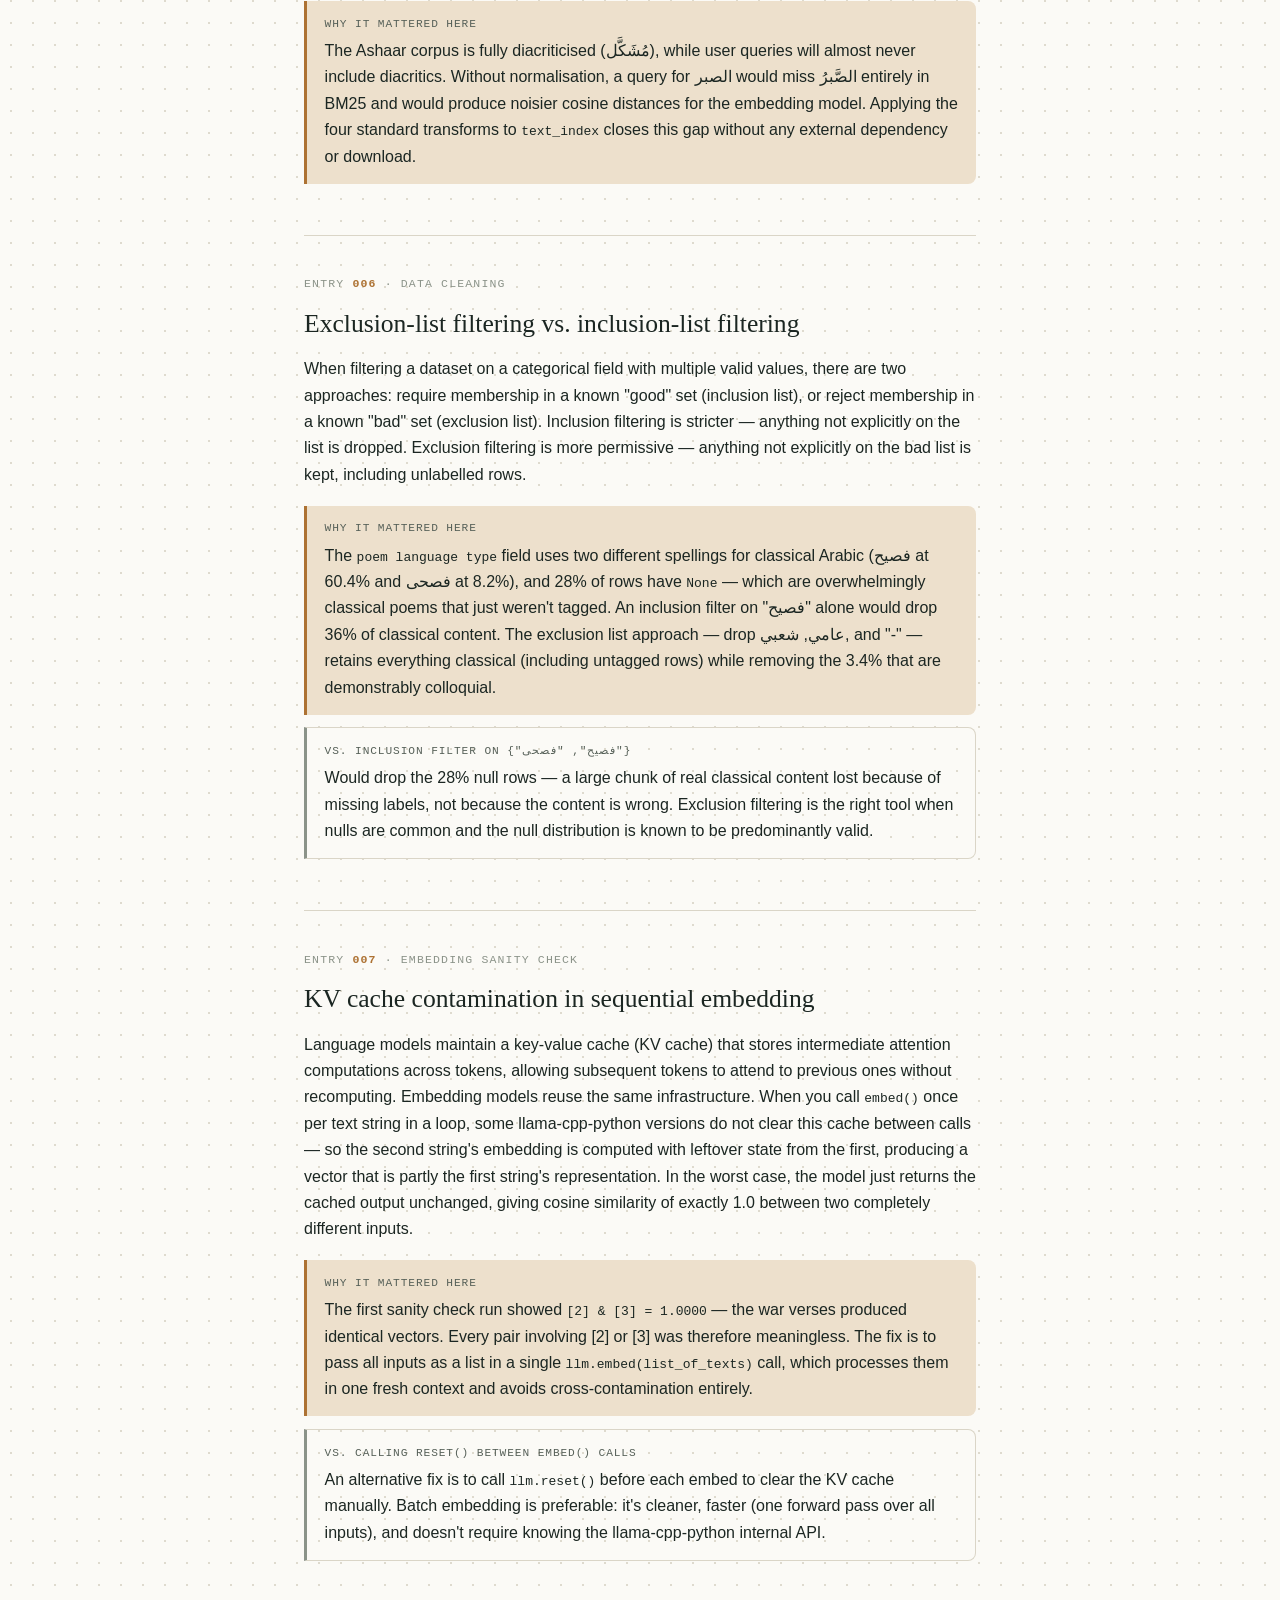
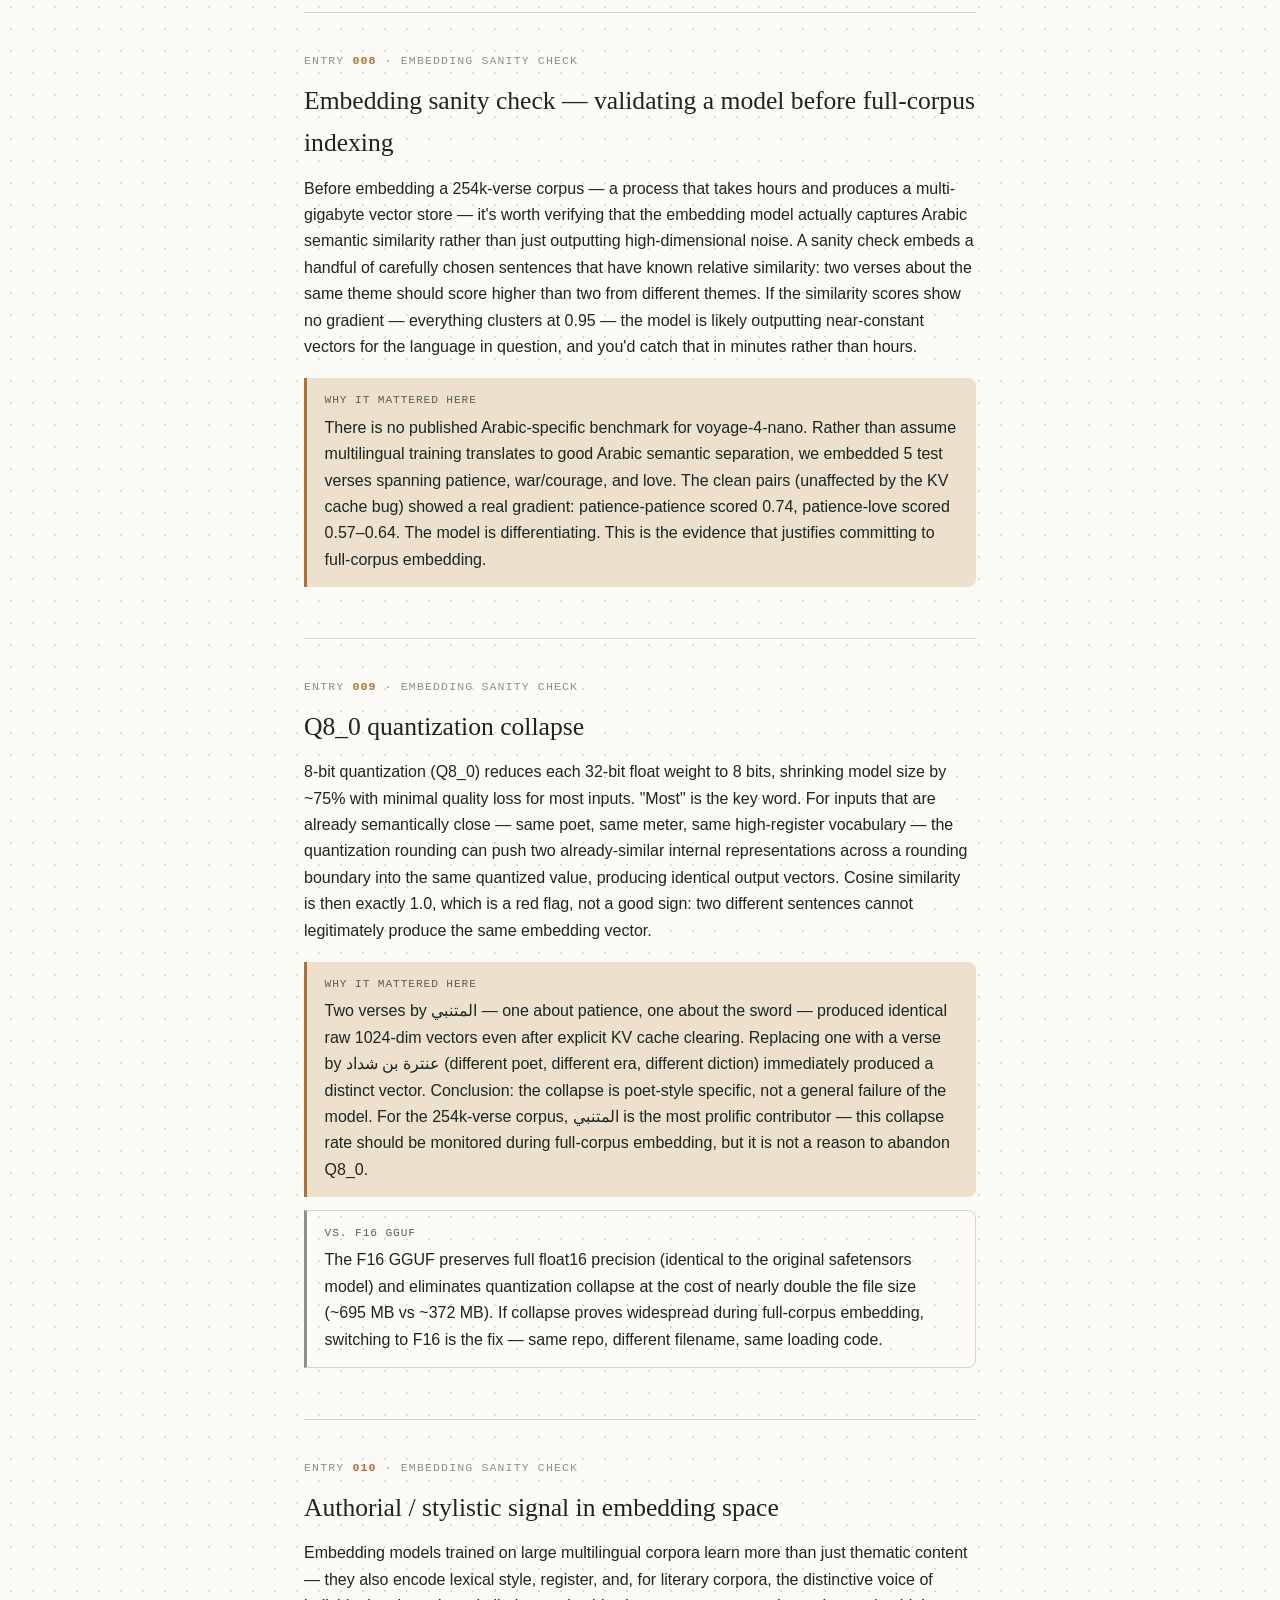
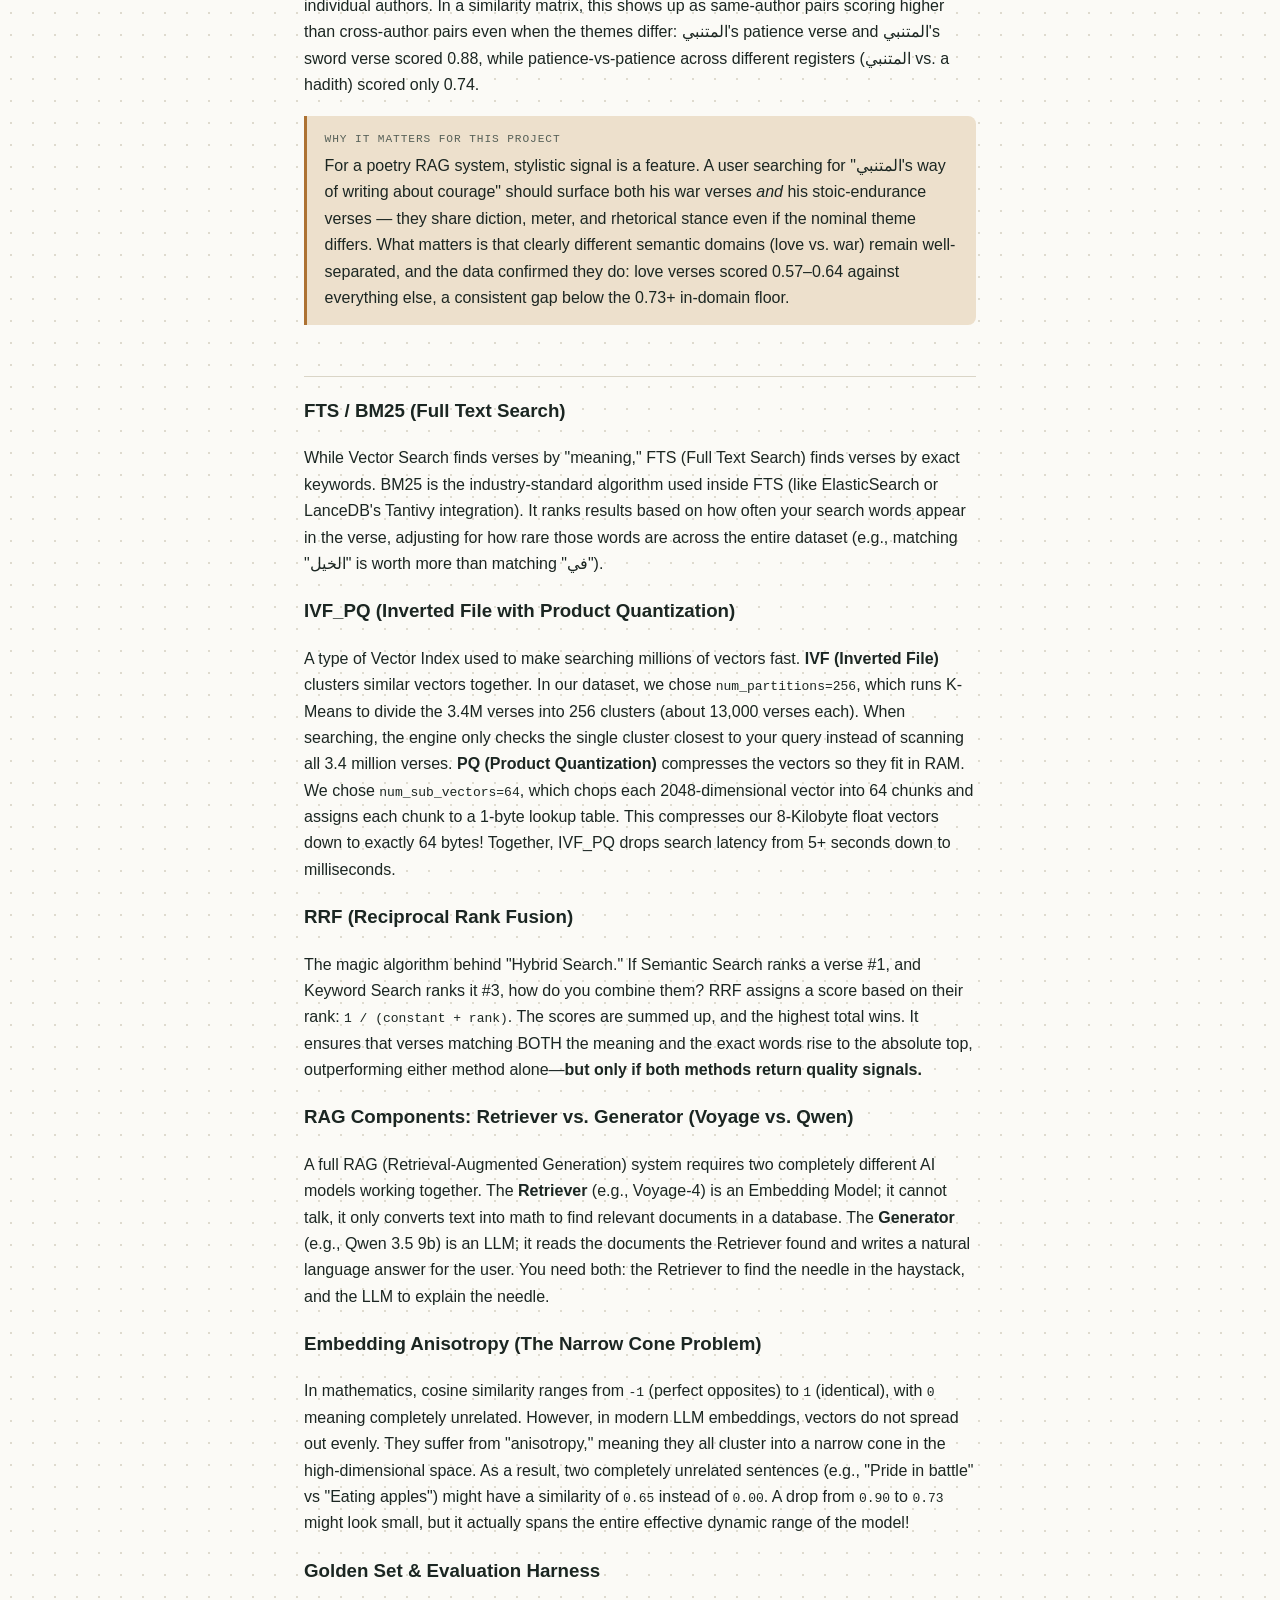
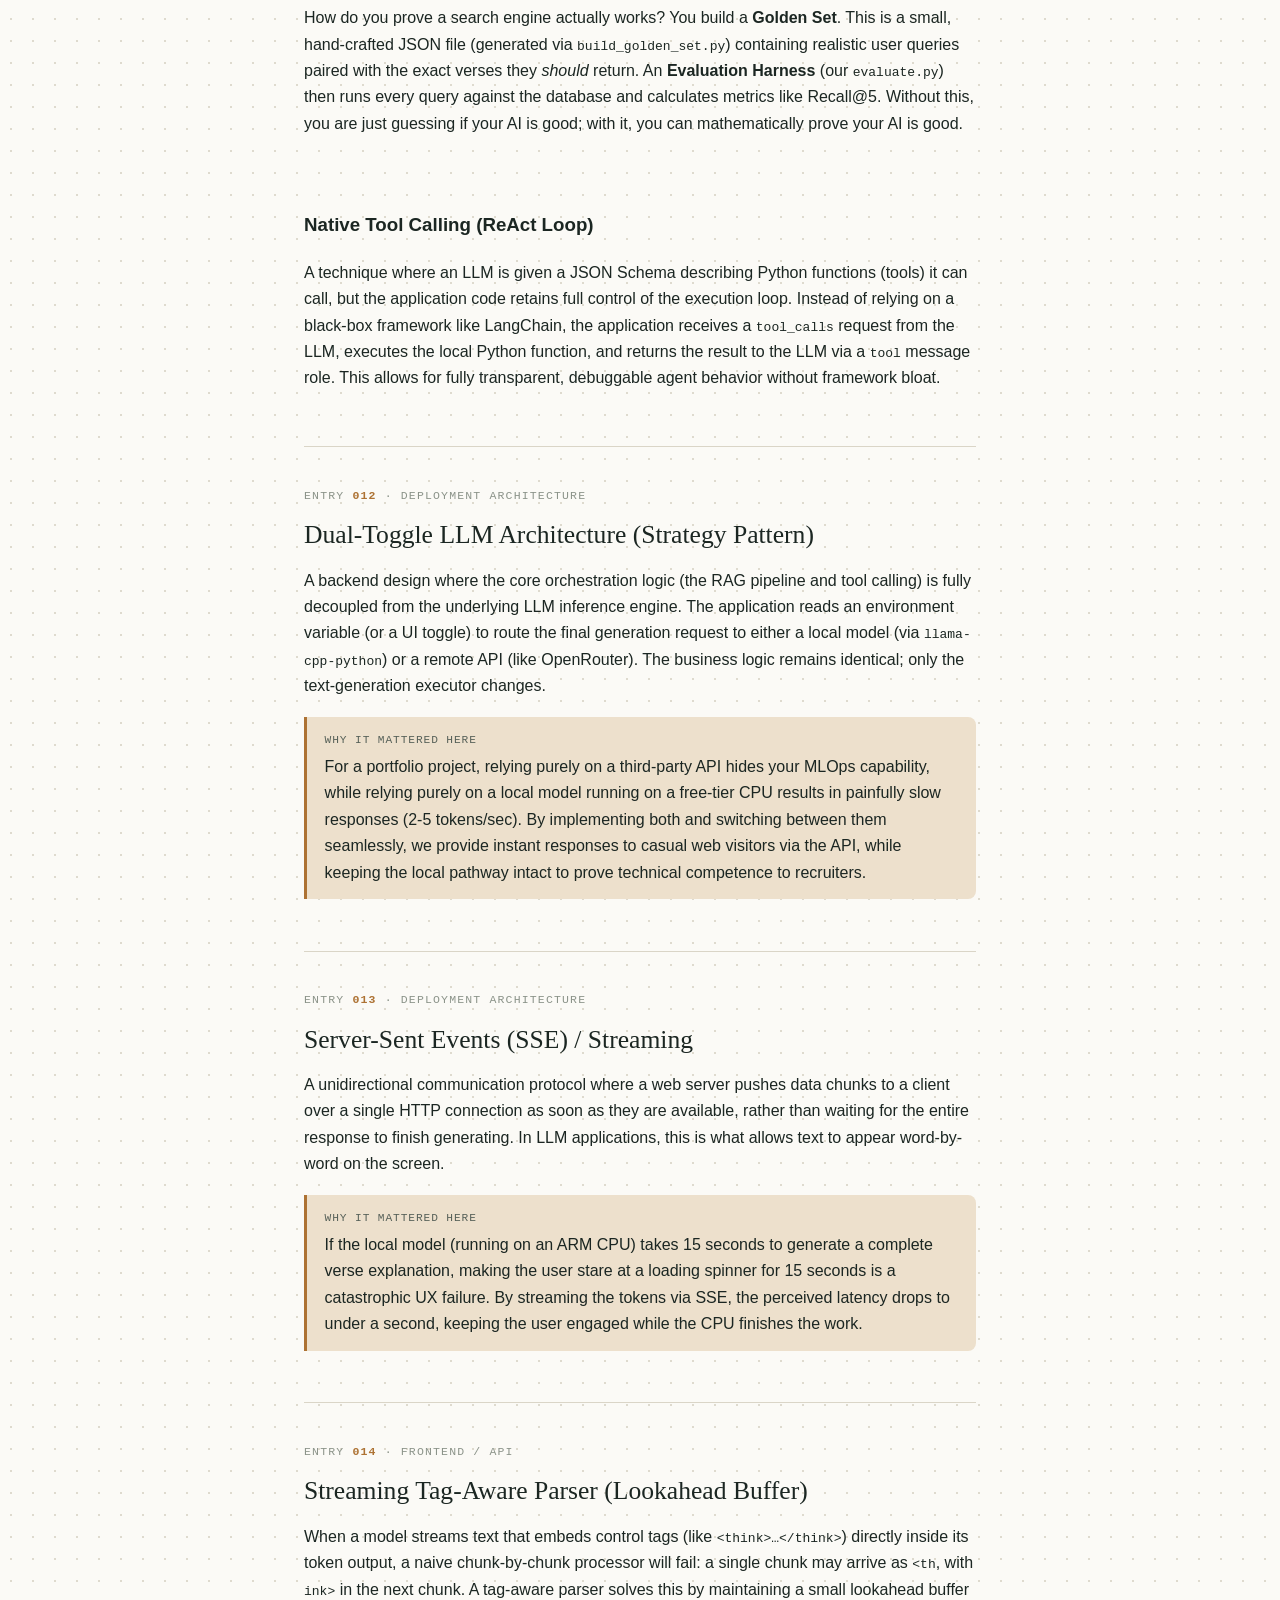
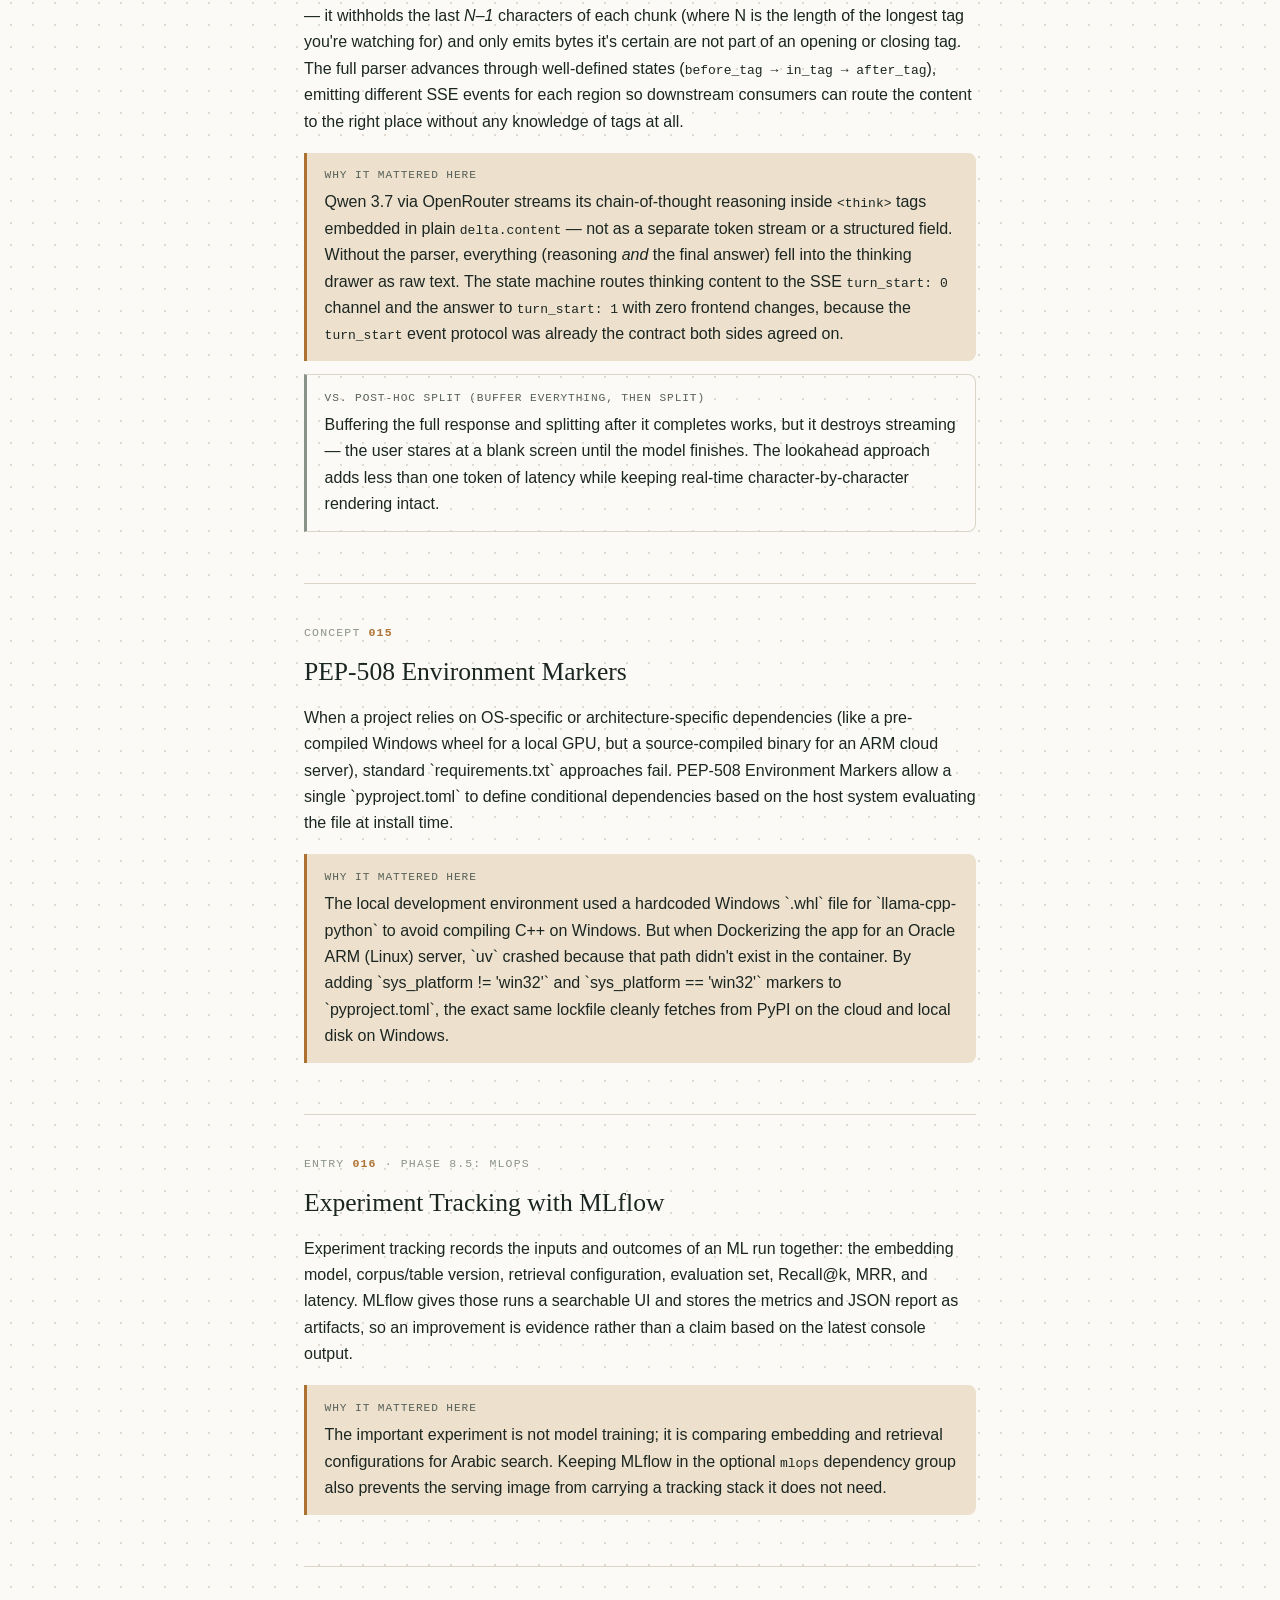
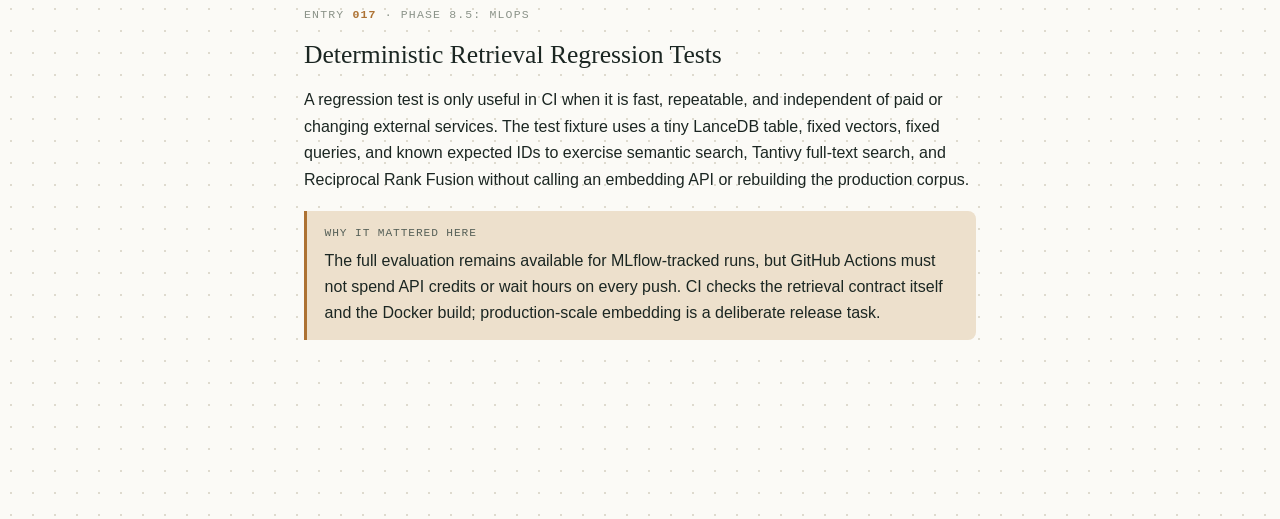
==== commit 250f49ad: "feat: develop an architecture for dual-environment deployment - Created a CI workflow in .github/wor" ====
--- a/concepts.html
+++ b/concepts.html
@@ -586,6 +586,43 @@
       <div class="why">
         <p class="label">Why it mattered here</p>
         <p>The local development environment used a hardcoded Windows `.whl` file for `llama-cpp-python` to avoid compiling C++ on Windows. But when Dockerizing the app for an Oracle ARM (Linux) server, `uv` crashed because that path didn't exist in the container. By adding `sys_platform != 'win32'` and `sys_platform == 'win32'` markers to `pyproject.toml`, the exact same lockfile cleanly fetches from PyPI on the cloud and local disk on Windows.</p>
+      </div>
+    </article>
+
+    <article class="entry" data-phase="Phase 8.5: MLOps">
+      <p class="eyebrow">ENTRY <span class="num"></span> · Phase 8.5: MLOps</p>
+      <h2 class="term">Experiment Tracking with MLflow</h2>
+      <p class="explain">
+        Experiment tracking records the inputs and outcomes of an ML run together: the
+        embedding model, corpus/table version, retrieval configuration, evaluation set,
+        Recall@k, MRR, and latency. MLflow gives those runs a searchable UI and stores the
+        metrics and JSON report as artifacts, so an improvement is evidence rather than a
+        claim based on the latest console output.
+      </p>
+      <div class="why">
+        <p class="label">Why it mattered here</p>
+        <p>The important experiment is not model training; it is comparing embedding and
+        retrieval configurations for Arabic search. Keeping MLflow in the optional
+        <code>mlops</code> dependency group also prevents the serving image from carrying a
+        tracking stack it does not need.</p>
+      </div>
+    </article>
+
+    <article class="entry" data-phase="Phase 8.5: MLOps">
+      <p class="eyebrow">ENTRY <span class="num"></span> · Phase 8.5: MLOps</p>
+      <h2 class="term">Deterministic Retrieval Regression Tests</h2>
+      <p class="explain">
+        A regression test is only useful in CI when it is fast, repeatable, and independent
+        of paid or changing external services. The test fixture uses a tiny LanceDB table,
+        fixed vectors, fixed queries, and known expected IDs to exercise semantic search,
+        Tantivy full-text search, and Reciprocal Rank Fusion without calling an embedding API
+        or rebuilding the production corpus.
+      </p>
+      <div class="why">
+        <p class="label">Why it mattered here</p>
+        <p>The full evaluation remains available for MLflow-tracked runs, but GitHub Actions
+        must not spend API credits or wait hours on every push. CI checks the retrieval contract
+        itself and the Docker build; production-scale embedding is a deliberate release task.</p>
       </div>
     </article>
 
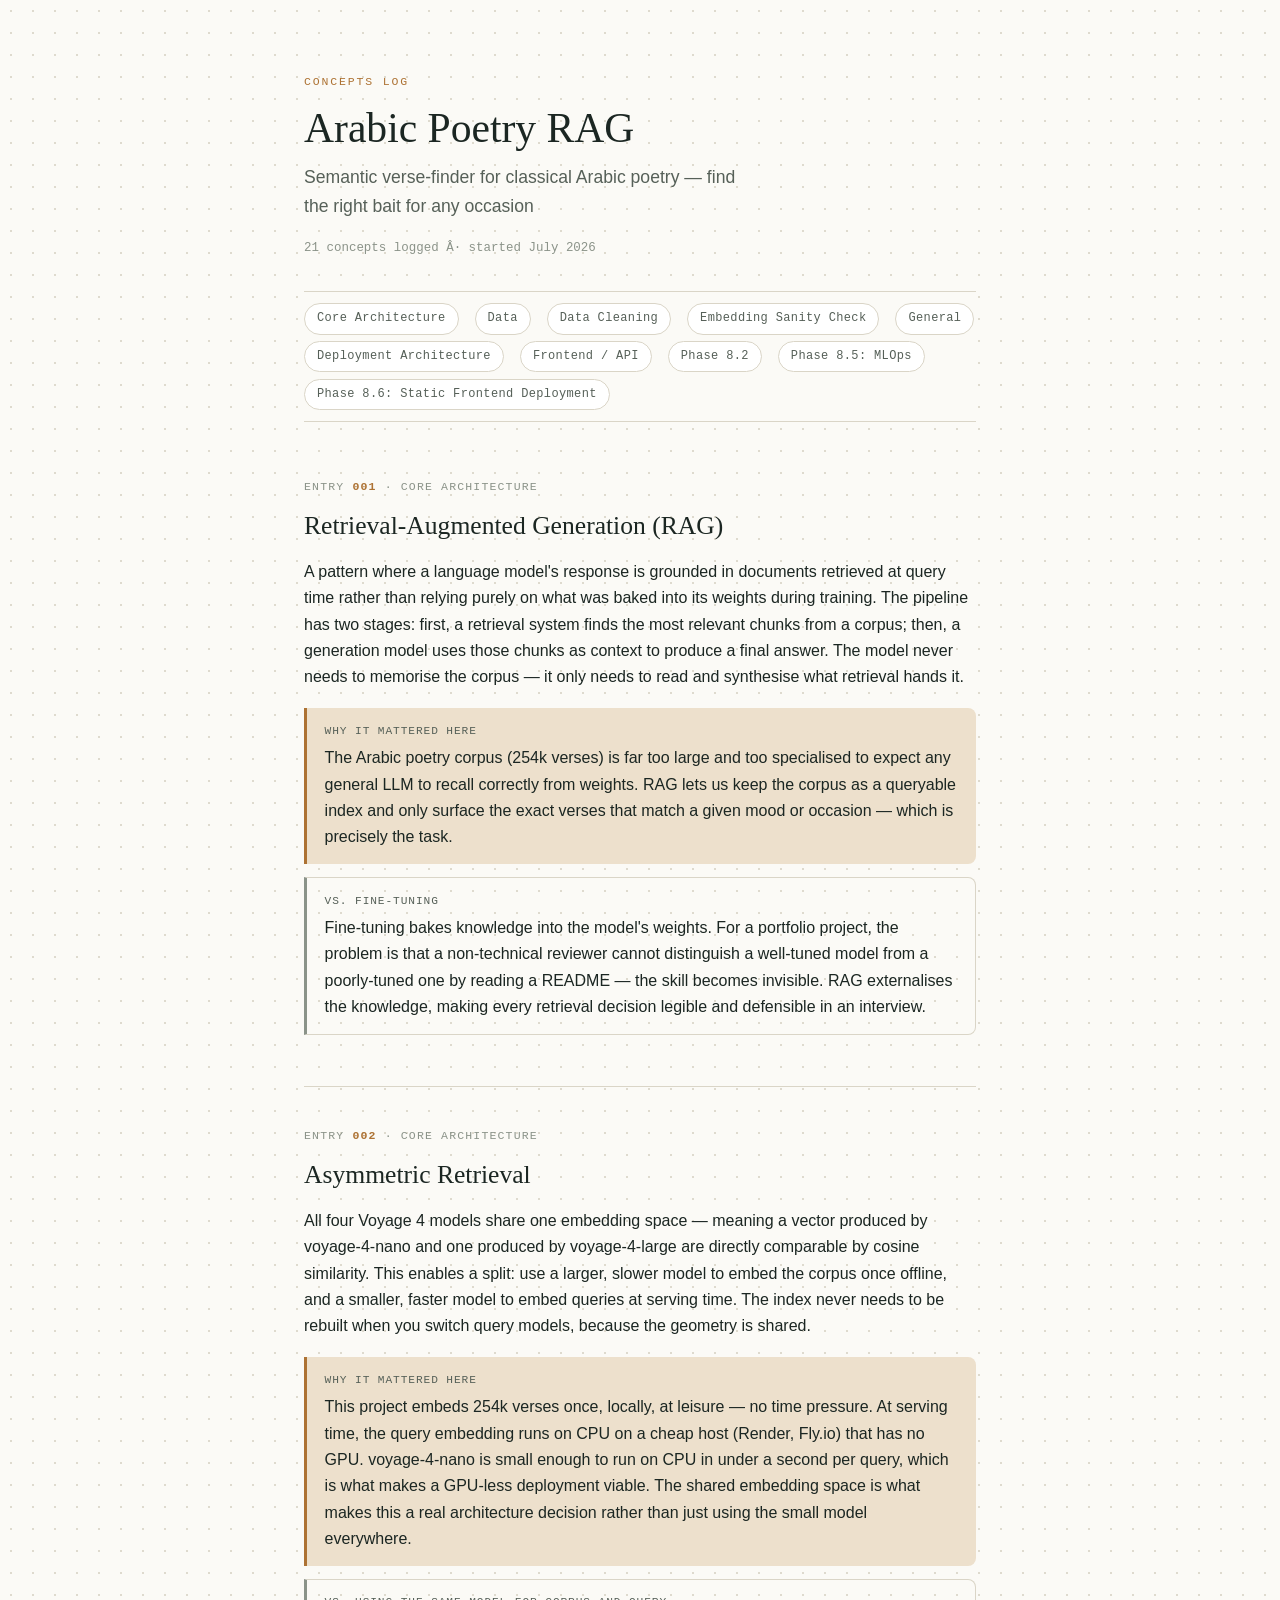
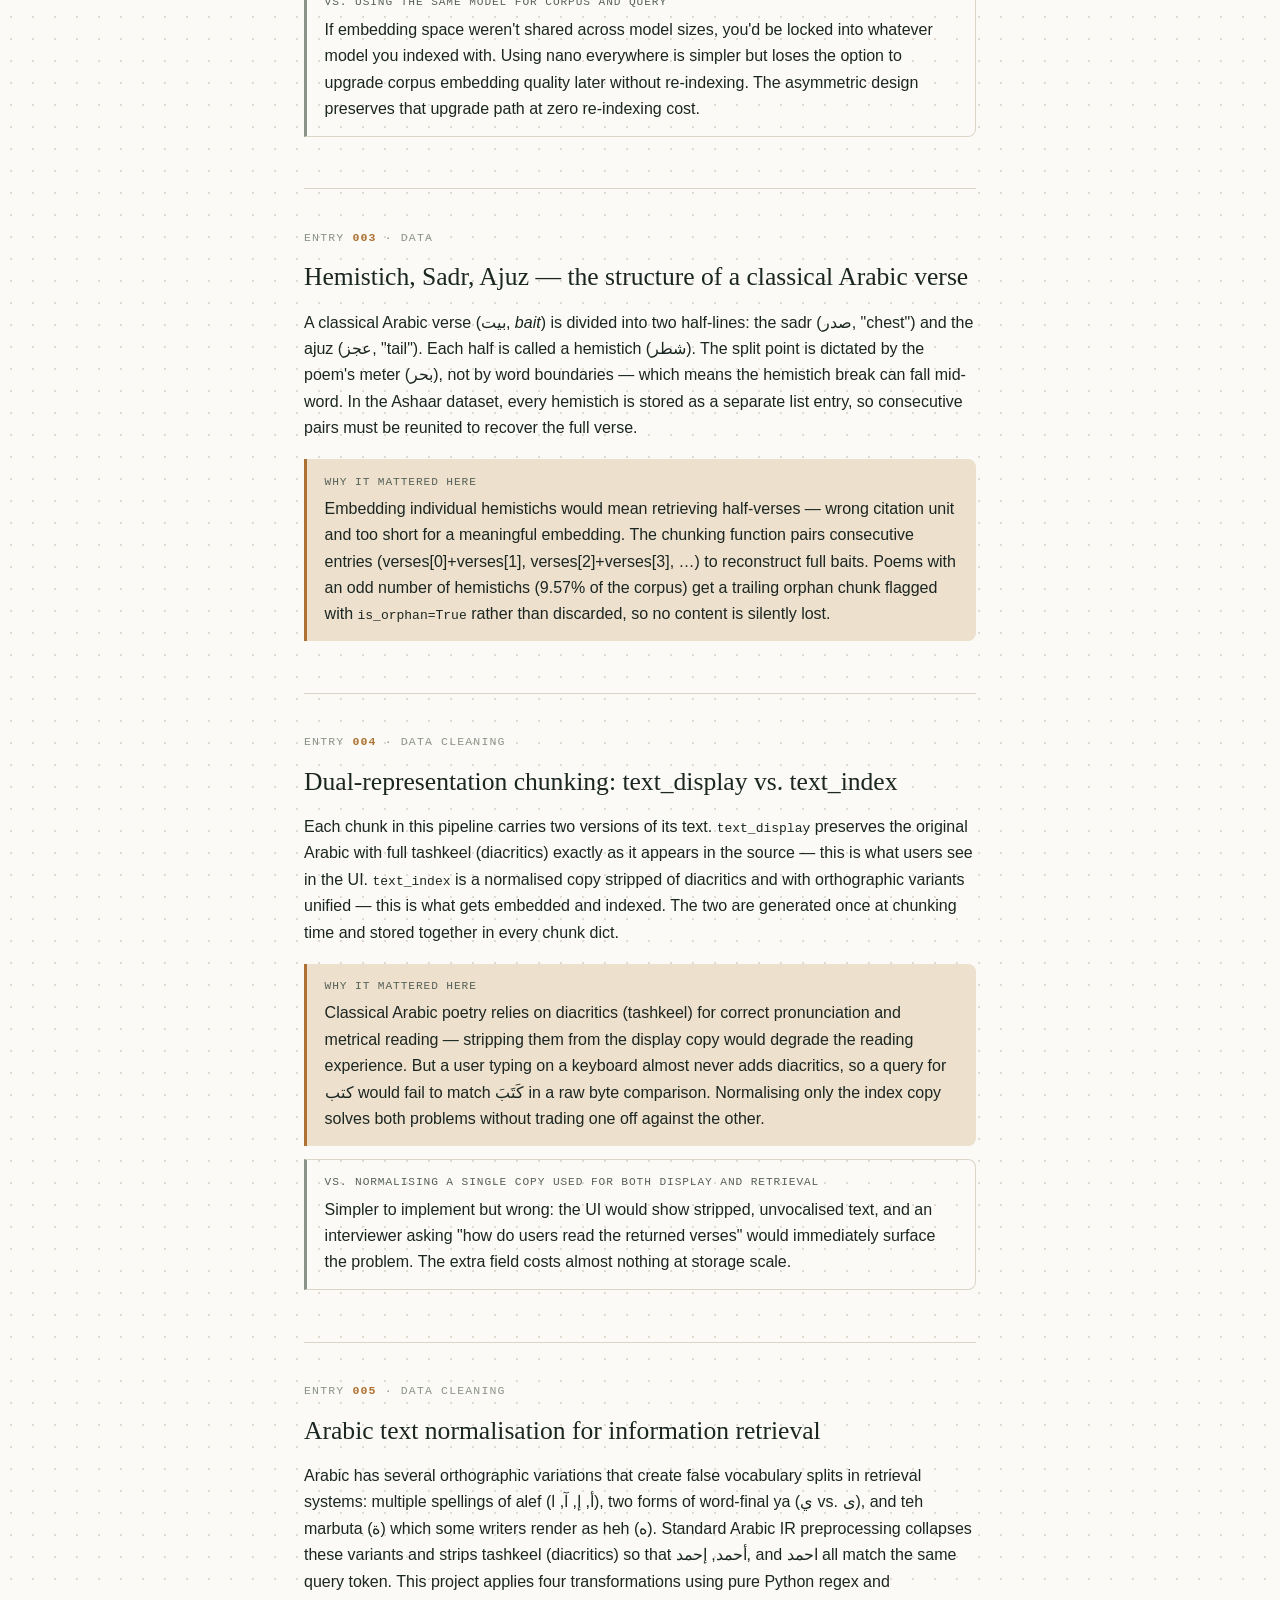
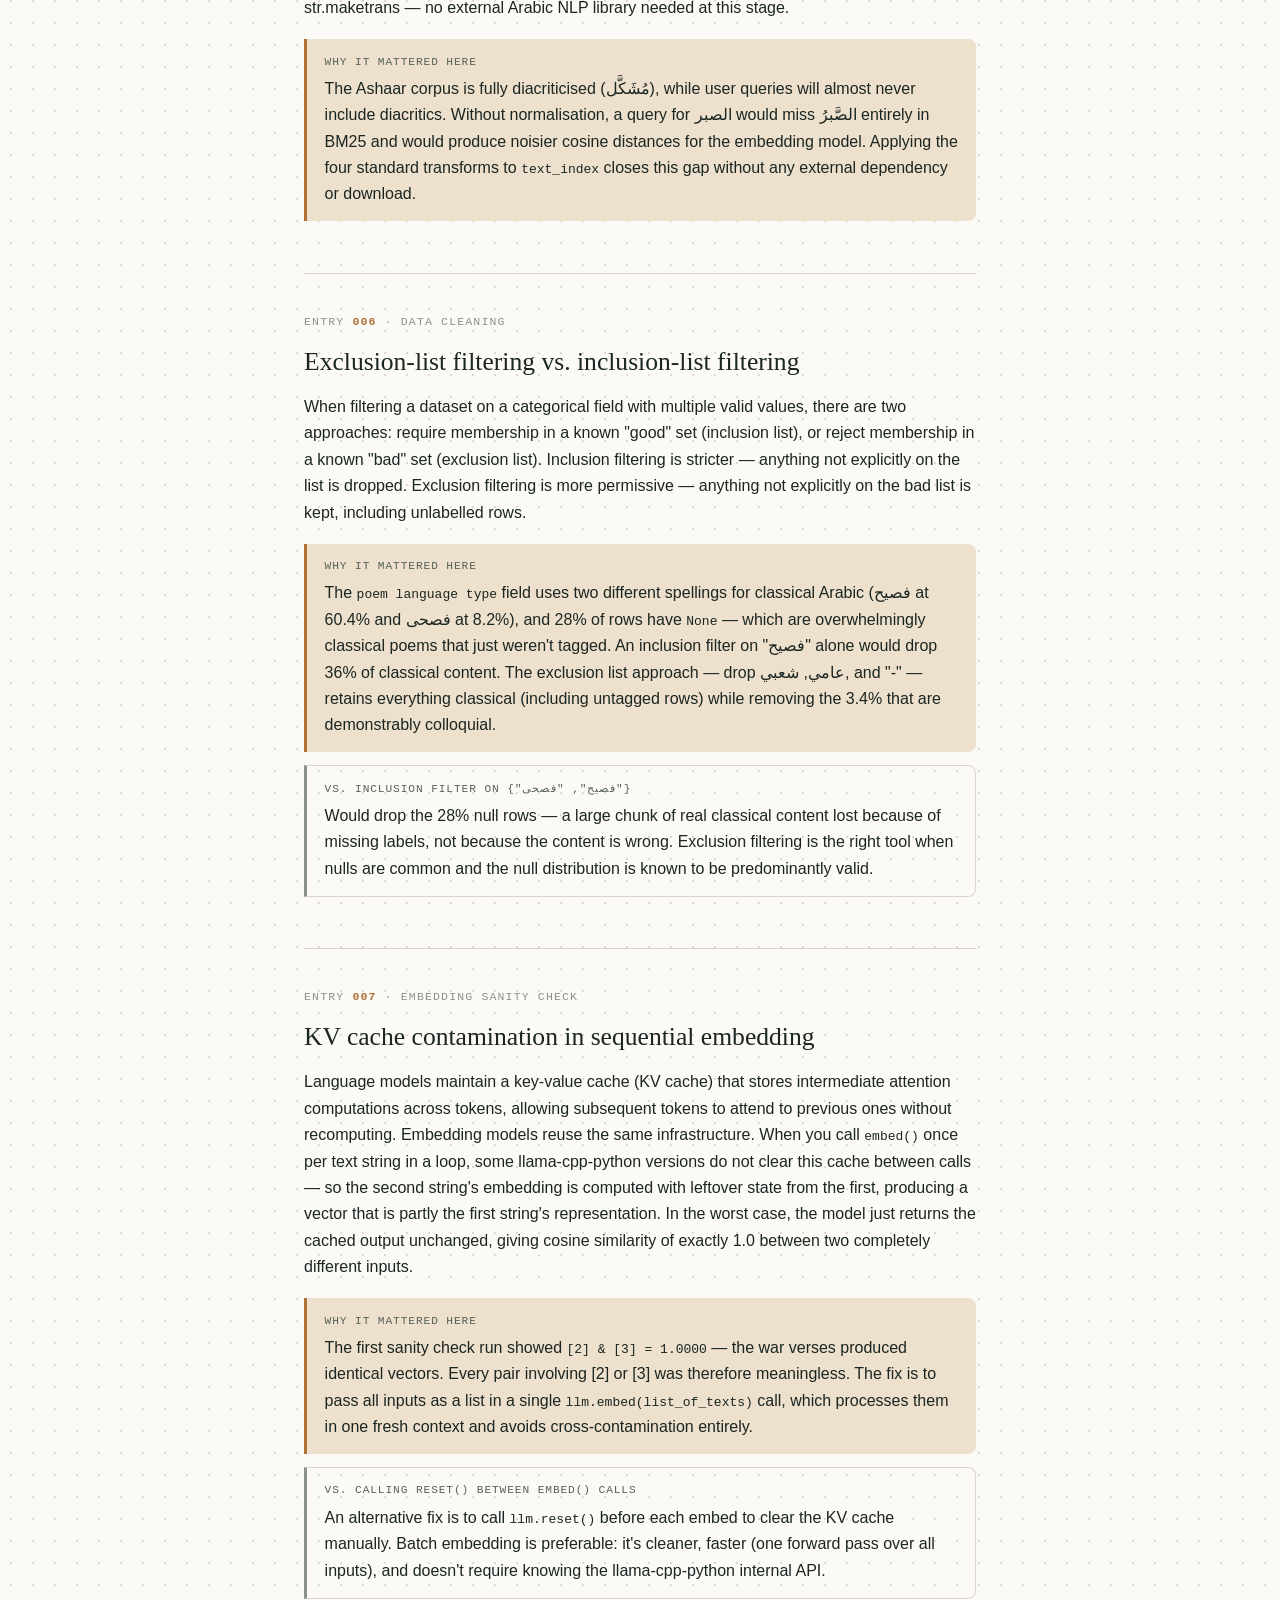
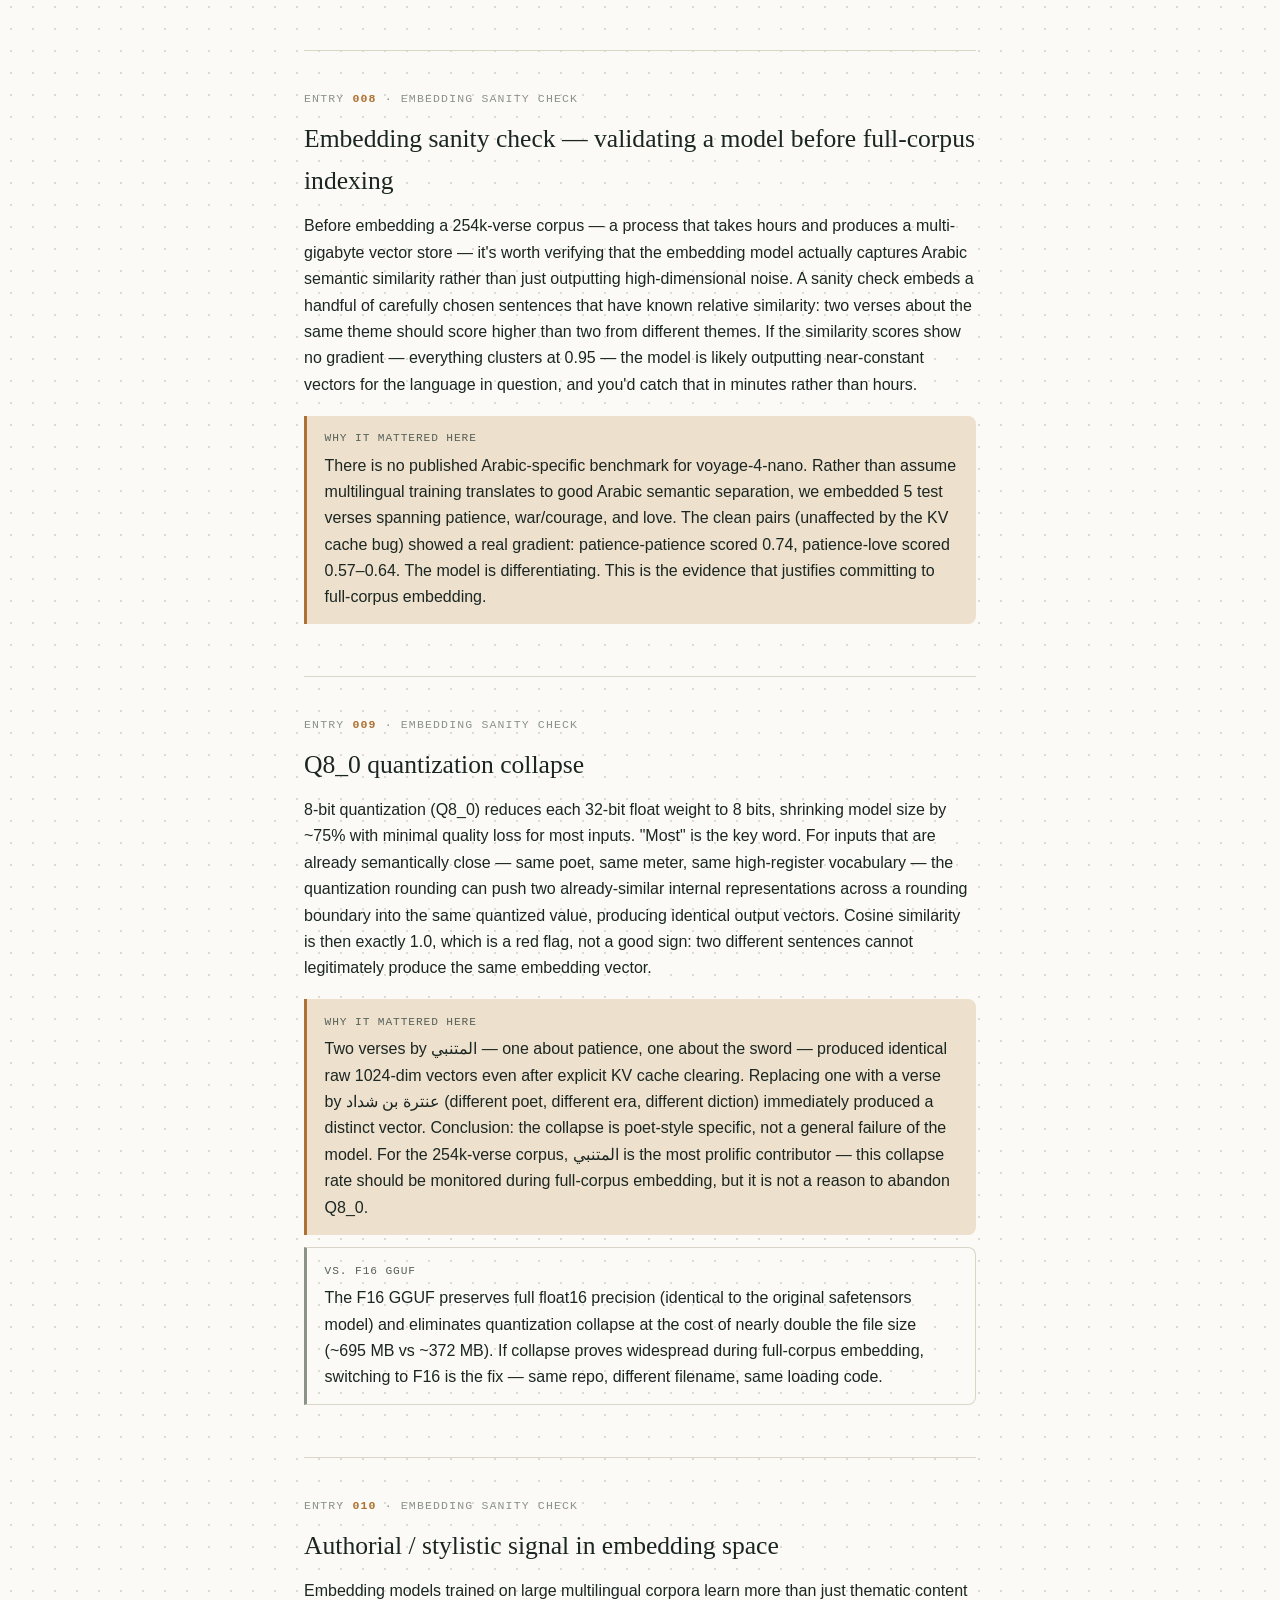
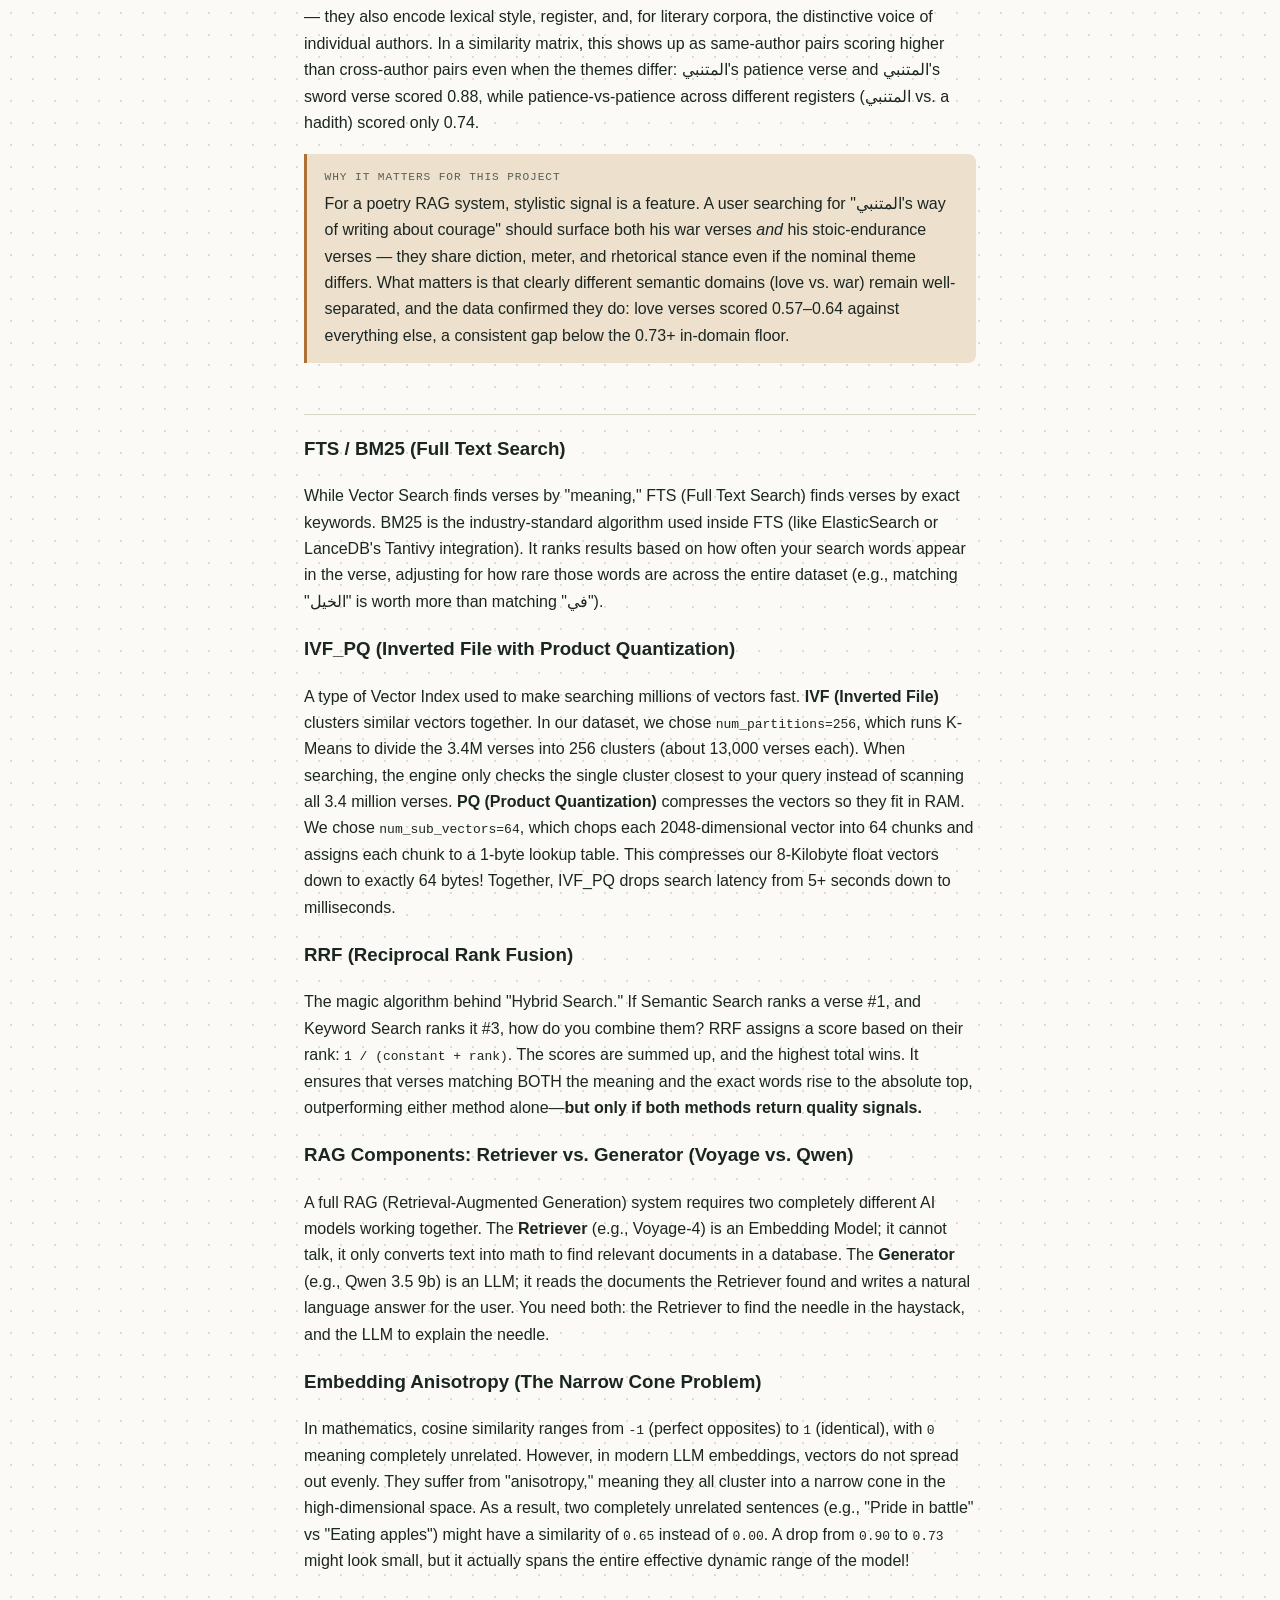
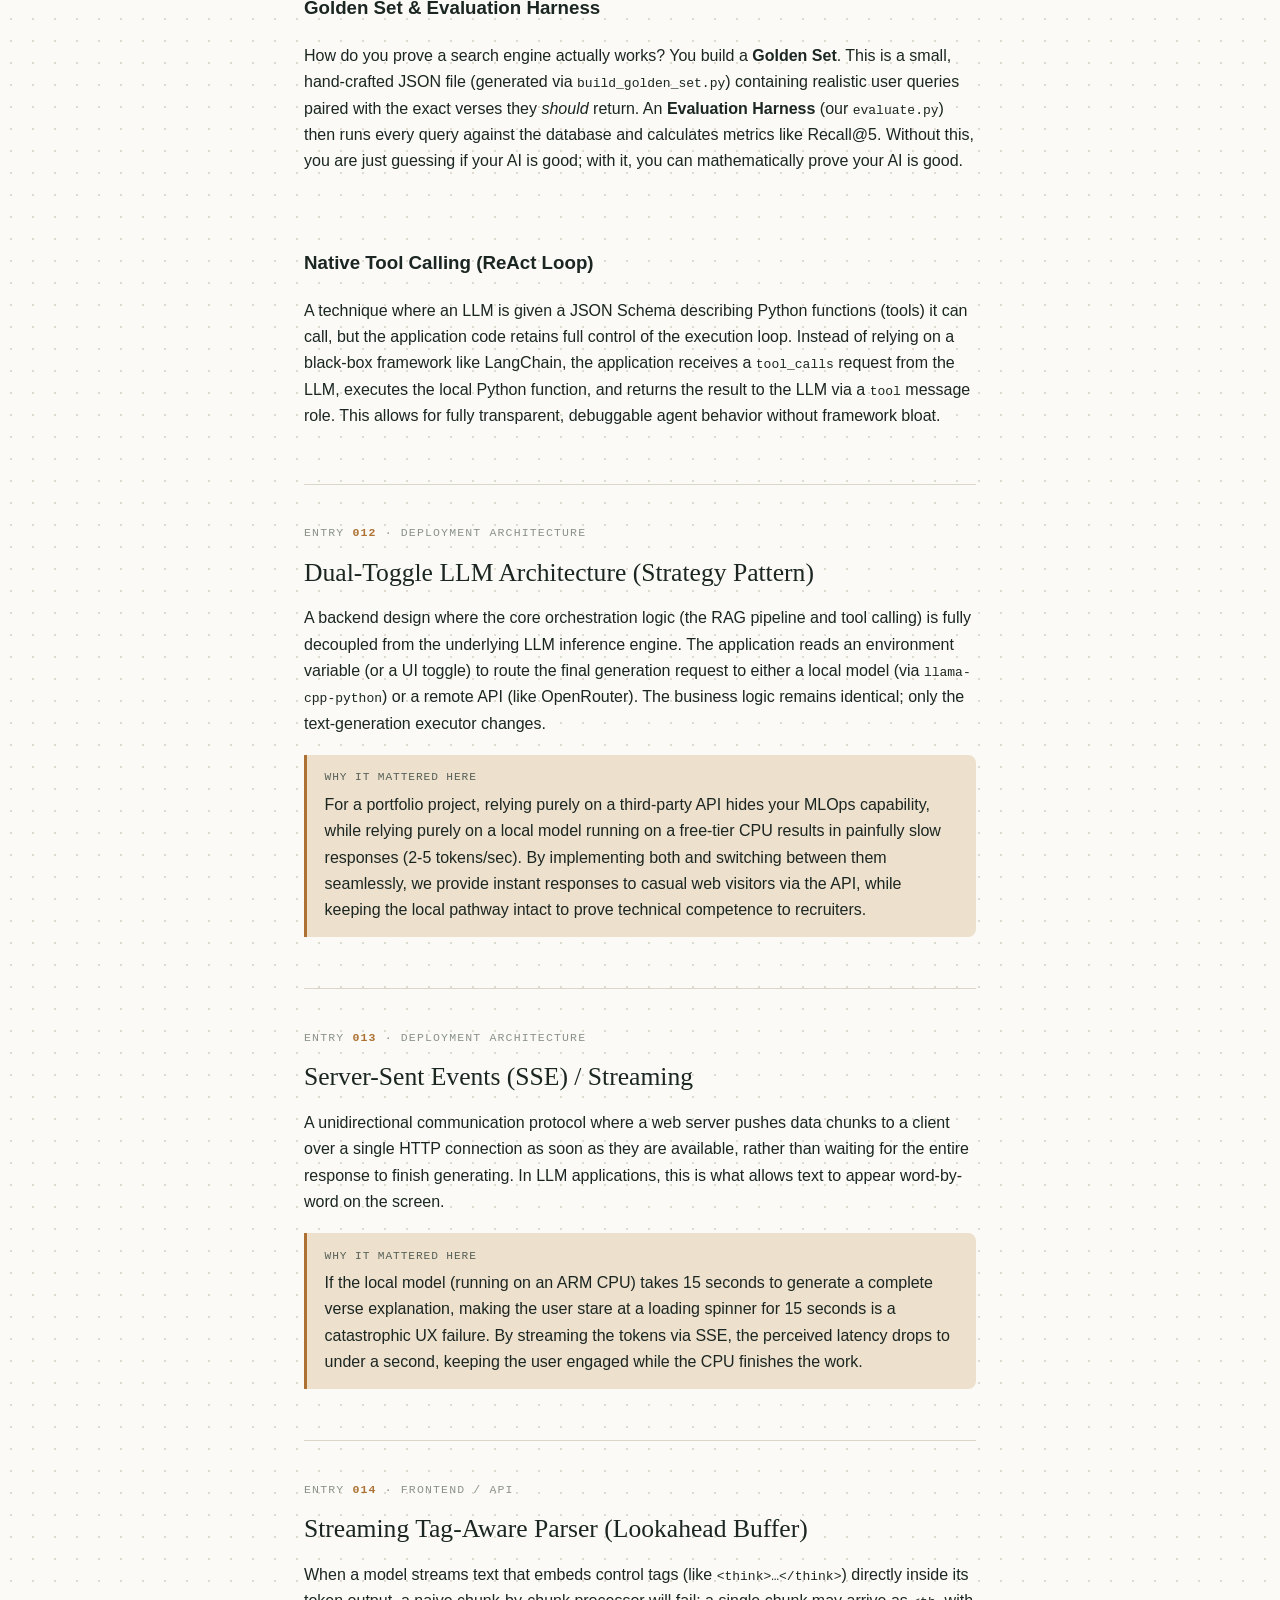
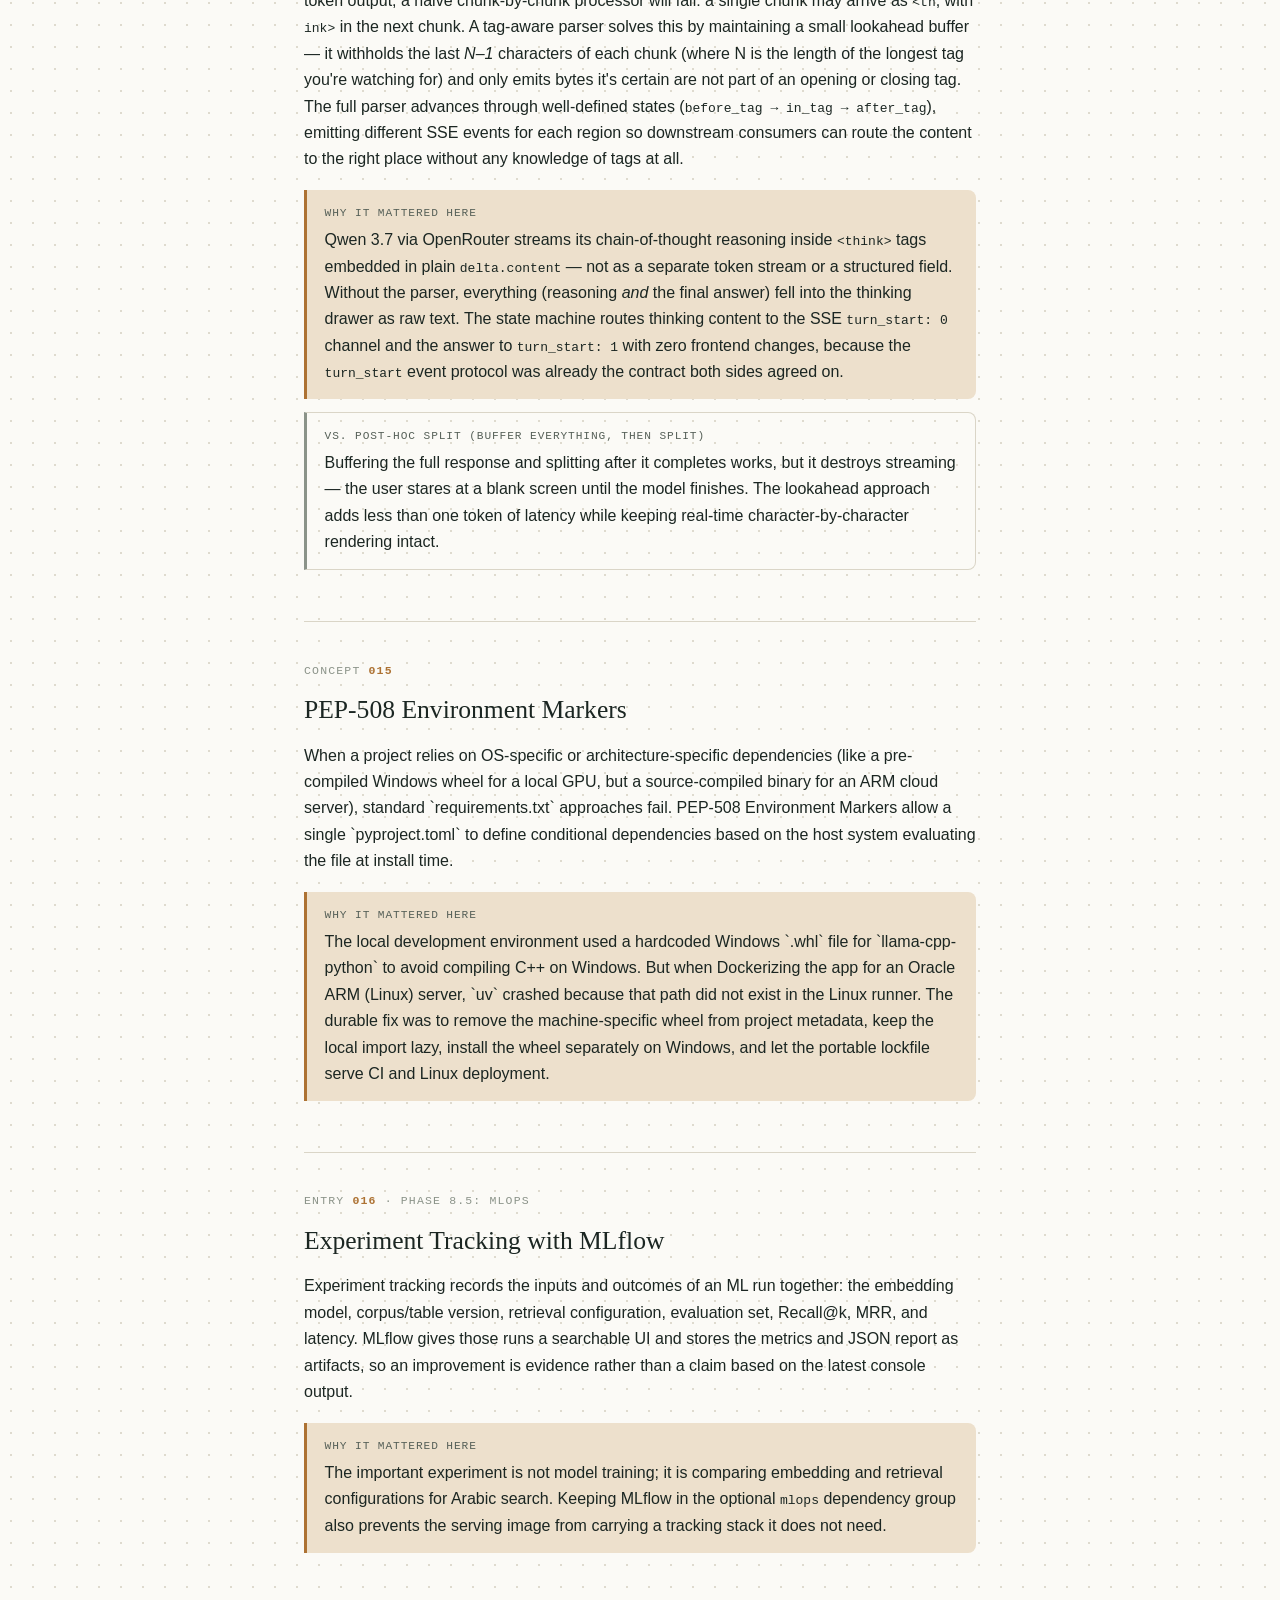
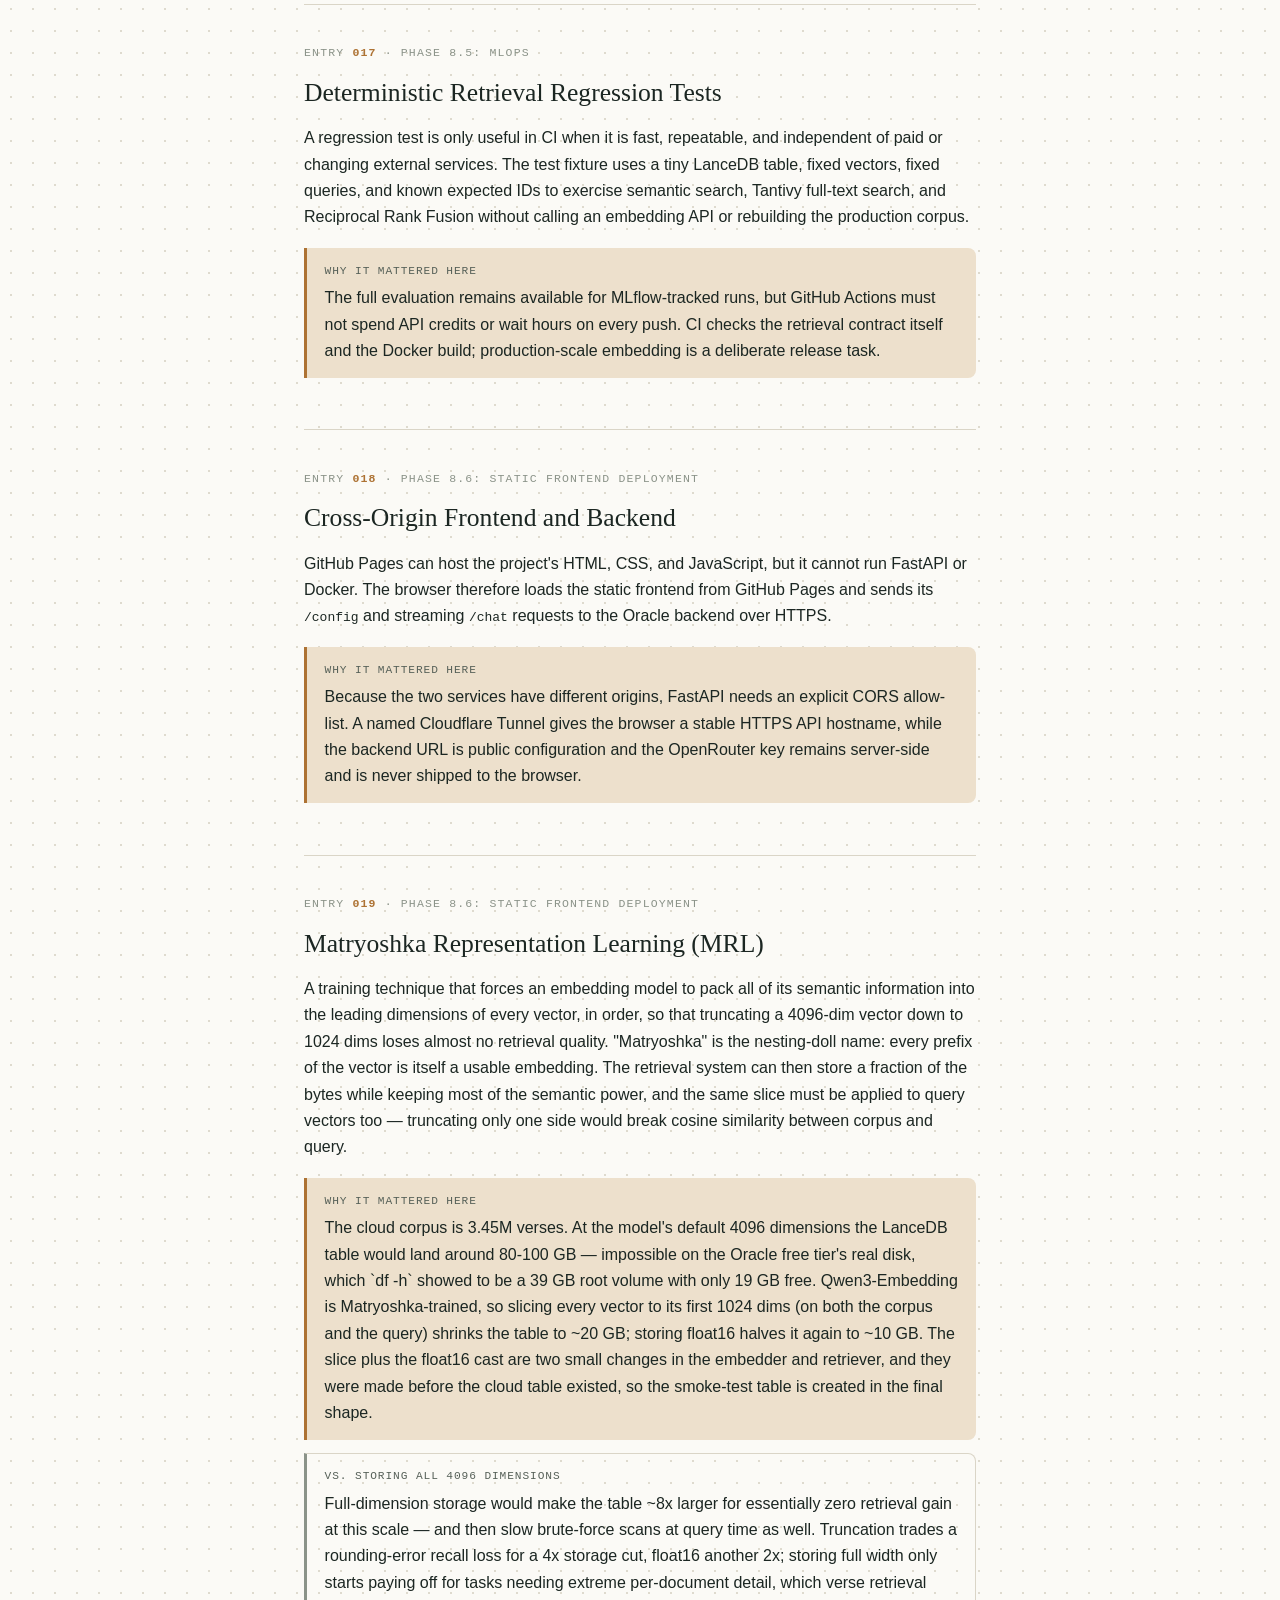
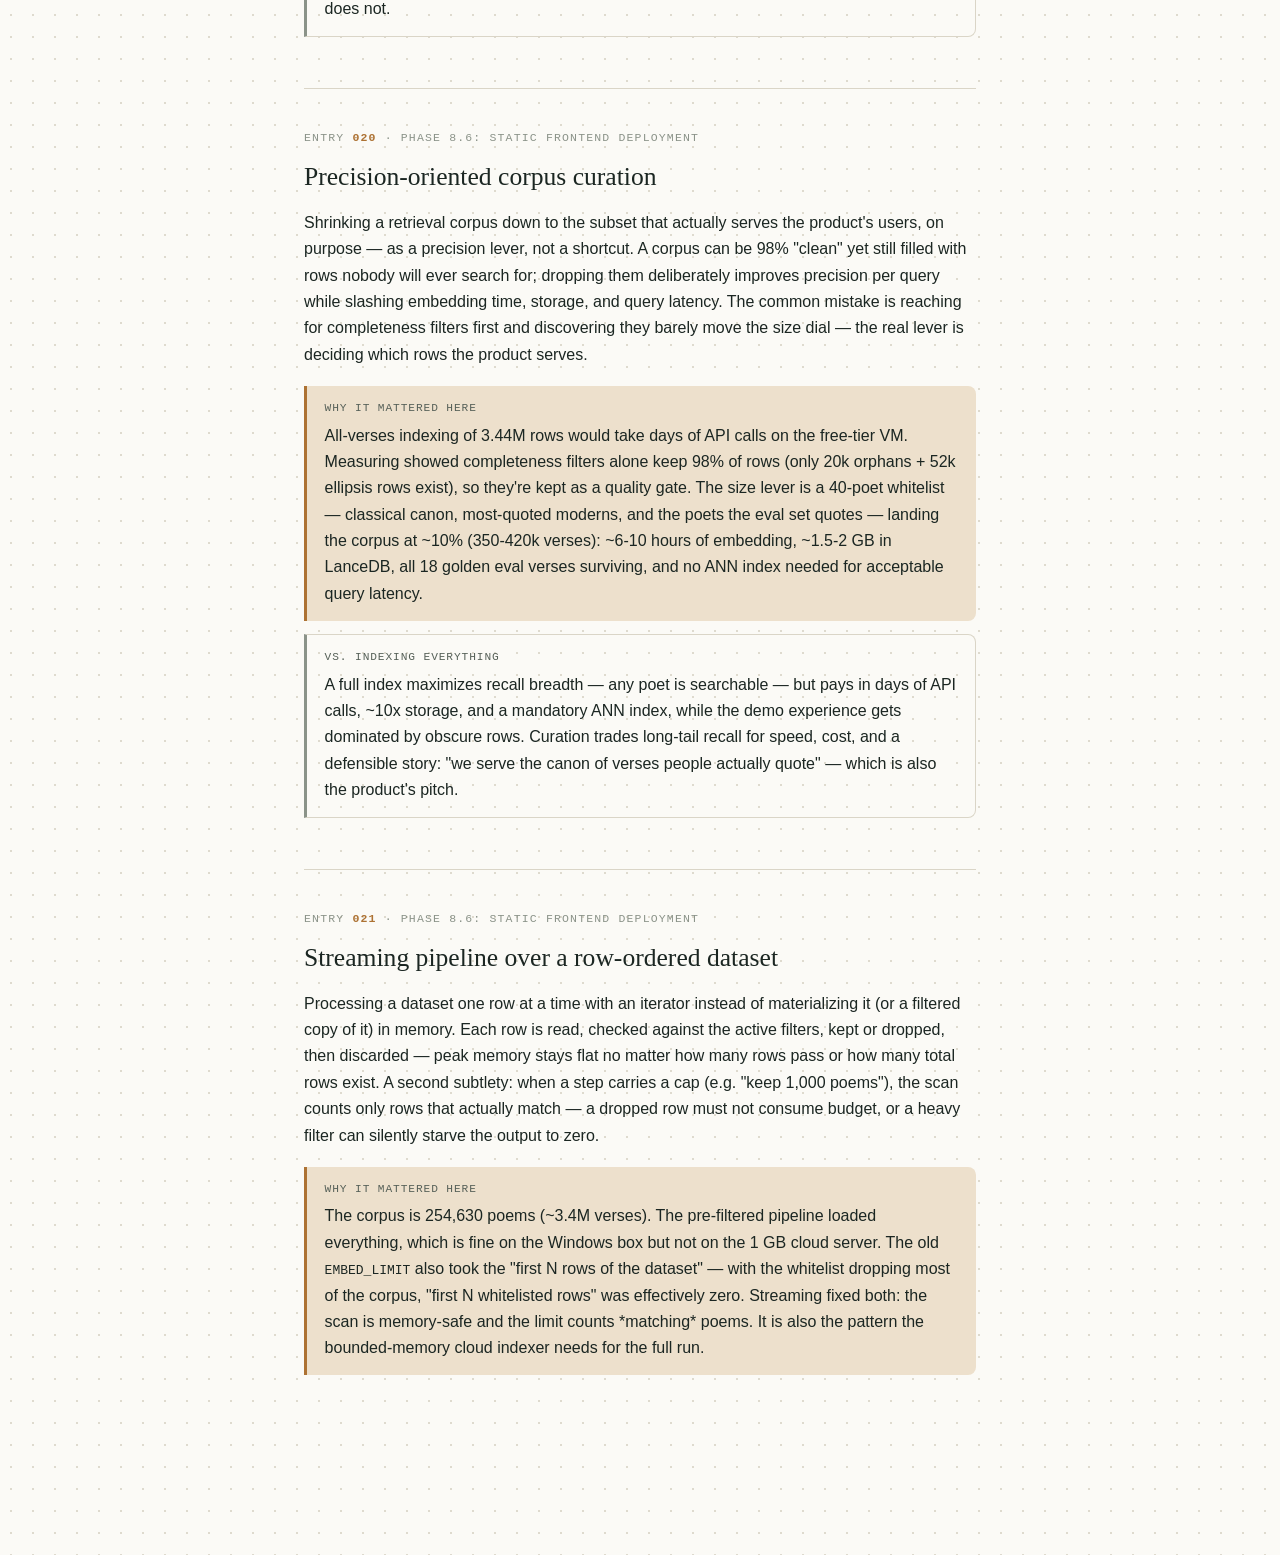
==== commit 1ddc1f9a: "Refactor deployment and embedding processes; enhance frontend configuration" ====
--- a/concepts.html
+++ b/concepts.html
@@ -585,7 +585,7 @@
       </p>
       <div class="why">
         <p class="label">Why it mattered here</p>
-        <p>The local development environment used a hardcoded Windows `.whl` file for `llama-cpp-python` to avoid compiling C++ on Windows. But when Dockerizing the app for an Oracle ARM (Linux) server, `uv` crashed because that path didn't exist in the container. By adding `sys_platform != 'win32'` and `sys_platform == 'win32'` markers to `pyproject.toml`, the exact same lockfile cleanly fetches from PyPI on the cloud and local disk on Windows.</p>
+        <p>The local development environment used a hardcoded Windows `.whl` file for `llama-cpp-python` to avoid compiling C++ on Windows. But when Dockerizing the app for an Oracle ARM (Linux) server, `uv` crashed because that path did not exist in the Linux runner. The durable fix was to remove the machine-specific wheel from project metadata, keep the local import lazy, install the wheel separately on Windows, and let the portable lockfile serve CI and Linux deployment.</p>
       </div>
     </article>
 
@@ -623,6 +623,103 @@
         <p>The full evaluation remains available for MLflow-tracked runs, but GitHub Actions
         must not spend API credits or wait hours on every push. CI checks the retrieval contract
         itself and the Docker build; production-scale embedding is a deliberate release task.</p>
+      </div>
+    </article>
+
+    <article class="entry" data-phase="Phase 8.6: Static Frontend Deployment">
+      <p class="eyebrow">ENTRY <span class="num"></span> · Phase 8.6: Static Frontend Deployment</p>
+      <h2 class="term">Cross-Origin Frontend and Backend</h2>
+      <p class="explain">
+        GitHub Pages can host the project's HTML, CSS, and JavaScript, but it cannot run
+        FastAPI or Docker. The browser therefore loads the static frontend from GitHub
+        Pages and sends its <code>/config</code> and streaming <code>/chat</code> requests
+        to the Oracle backend over HTTPS.
+      </p>
+      <div class="why">
+        <p class="label">Why it mattered here</p>
+        <p>Because the two services have different origins, FastAPI needs an explicit CORS
+        allow-list. A named Cloudflare Tunnel gives the browser a stable HTTPS API hostname,
+        while the backend URL is public configuration and the OpenRouter key remains
+        server-side and is never shipped to the browser.</p>
+      </div>
+    </article>
+
+    <article class="entry" data-phase="Phase 8.6: Static Frontend Deployment">
+      <p class="eyebrow">ENTRY <span class="num"></span> · Phase 8.6: Static Frontend Deployment</p>
+      <h2 class="term">Matryoshka Representation Learning (MRL)</h2>
+      <p class="explain">
+        A training technique that forces an embedding model to pack all of its semantic information into the
+        leading dimensions of every vector, in order, so that truncating a 4096-dim vector down to 1024 dims
+        loses almost no retrieval quality. "Matryoshka" is the nesting-doll name: every prefix of the vector is
+        itself a usable embedding. The retrieval system can then store a fraction of the bytes while keeping
+        most of the semantic power, and the same slice must be applied to query vectors too — truncating only
+        one side would break cosine similarity between corpus and query.
+      </p>
+      <div class="why">
+        <p class="label">Why it mattered here</p>
+        <p>The cloud corpus is 3.45M verses. At the model's default 4096 dimensions the LanceDB table would land
+        around 80-100 GB — impossible on the Oracle free tier's real disk, which `df -h` showed to be a 39 GB root
+        volume with only 19 GB free. Qwen3-Embedding is Matryoshka-trained, so slicing every vector to its first
+        1024 dims (on both the corpus and the query) shrinks the table to ~20 GB; storing float16 halves it again
+        to ~10 GB. The slice plus the float16 cast are two small changes in the embedder and retriever, and they
+        were made before the cloud table existed, so the smoke-test table is created in the final shape.</p>
+      </div>
+      <div class="versus">
+        <p class="label">vs. Storing all 4096 dimensions</p>
+        <p>Full-dimension storage would make the table ~8x larger for essentially zero retrieval gain at this
+        scale — and then slow brute-force scans at query time as well. Truncation trades a rounding-error recall
+        loss for a 4x storage cut, float16 another 2x; storing full width only starts paying off for tasks
+        needing extreme per-document detail, which verse retrieval does not.</p>
+      </div>
+    </article>
+
+    <article class="entry" data-phase="Phase 8.6: Static Frontend Deployment">
+      <p class="eyebrow">ENTRY <span class="num"></span> · Phase 8.6: Static Frontend Deployment</p>
+      <h2 class="term">Precision-oriented corpus curation</h2>
+      <p class="explain">
+        Shrinking a retrieval corpus down to the subset that actually serves the product's users, on purpose —
+        as a precision lever, not a shortcut. A corpus can be 98% "clean" yet still filled with rows nobody
+        will ever search for; dropping them deliberately improves precision per query while slashing embedding
+        time, storage, and query latency. The common mistake is reaching for completeness filters first and
+        discovering they barely move the size dial — the real lever is deciding which rows the product serves.
+      </p>
+      <div class="why">
+        <p class="label">Why it mattered here</p>
+        <p>All-verses indexing of 3.44M rows would take days of API calls on the free-tier VM. Measuring showed
+        completeness filters alone keep 98% of rows (only 20k orphans + 52k ellipsis rows exist), so they're kept
+        as a quality gate. The size lever is a 40-poet whitelist — classical canon, most-quoted moderns, and the
+        poets the eval set quotes — landing the corpus at ~10% (350-420k verses): ~6-10 hours of embedding,
+        ~1.5-2 GB in LanceDB, all 18 golden eval verses surviving, and no ANN index needed for acceptable query
+        latency.</p>
+      </div>
+      <div class="versus">
+        <p class="label">vs. Indexing everything</p>
+        <p>A full index maximizes recall breadth — any poet is searchable — but pays in days of API calls, ~10x
+        storage, and a mandatory ANN index, while the demo experience gets dominated by obscure rows. Curation
+        trades long-tail recall for speed, cost, and a defensible story: "we serve the canon of verses people
+        actually quote" — which is also the product's pitch.</p>
+      </div>
+    </article>
+
+    <article class="entry" data-phase="Phase 8.6: Static Frontend Deployment">
+      <p class="eyebrow">ENTRY <span class="num"></span> · Phase 8.6: Static Frontend Deployment</p>
+      <h2 class="term">Streaming pipeline over a row-ordered dataset</h2>
+      <p class="explain">
+        Processing a dataset one row at a time with an iterator instead of materializing it
+        (or a filtered copy of it) in memory. Each row is read, checked against the active
+        filters, kept or dropped, then discarded — peak memory stays flat no matter how many
+        rows pass or how many total rows exist. A second subtlety: when a step carries a cap
+        (e.g. "keep 1,000 poems"), the scan counts only rows that actually match — a dropped
+        row must not consume budget, or a heavy filter can silently starve the output to zero.
+      </p>
+      <div class="why">
+        <p class="label">Why it mattered here</p>
+        <p>The corpus is 254,630 poems (~3.4M verses). The pre-filtered pipeline loaded
+        everything, which is fine on the Windows box but not on the 1 GB cloud server. The old
+        <code>EMBED_LIMIT</code> also took the "first N rows of the dataset" — with the
+        whitelist dropping most of the corpus, "first N whitelisted rows" was effectively
+        zero. Streaming fixed both: the scan is memory-safe and the limit counts *matching*
+        poems. It is also the pattern the bounded-memory cloud indexer needs for the full run.</p>
       </div>
     </article>
 
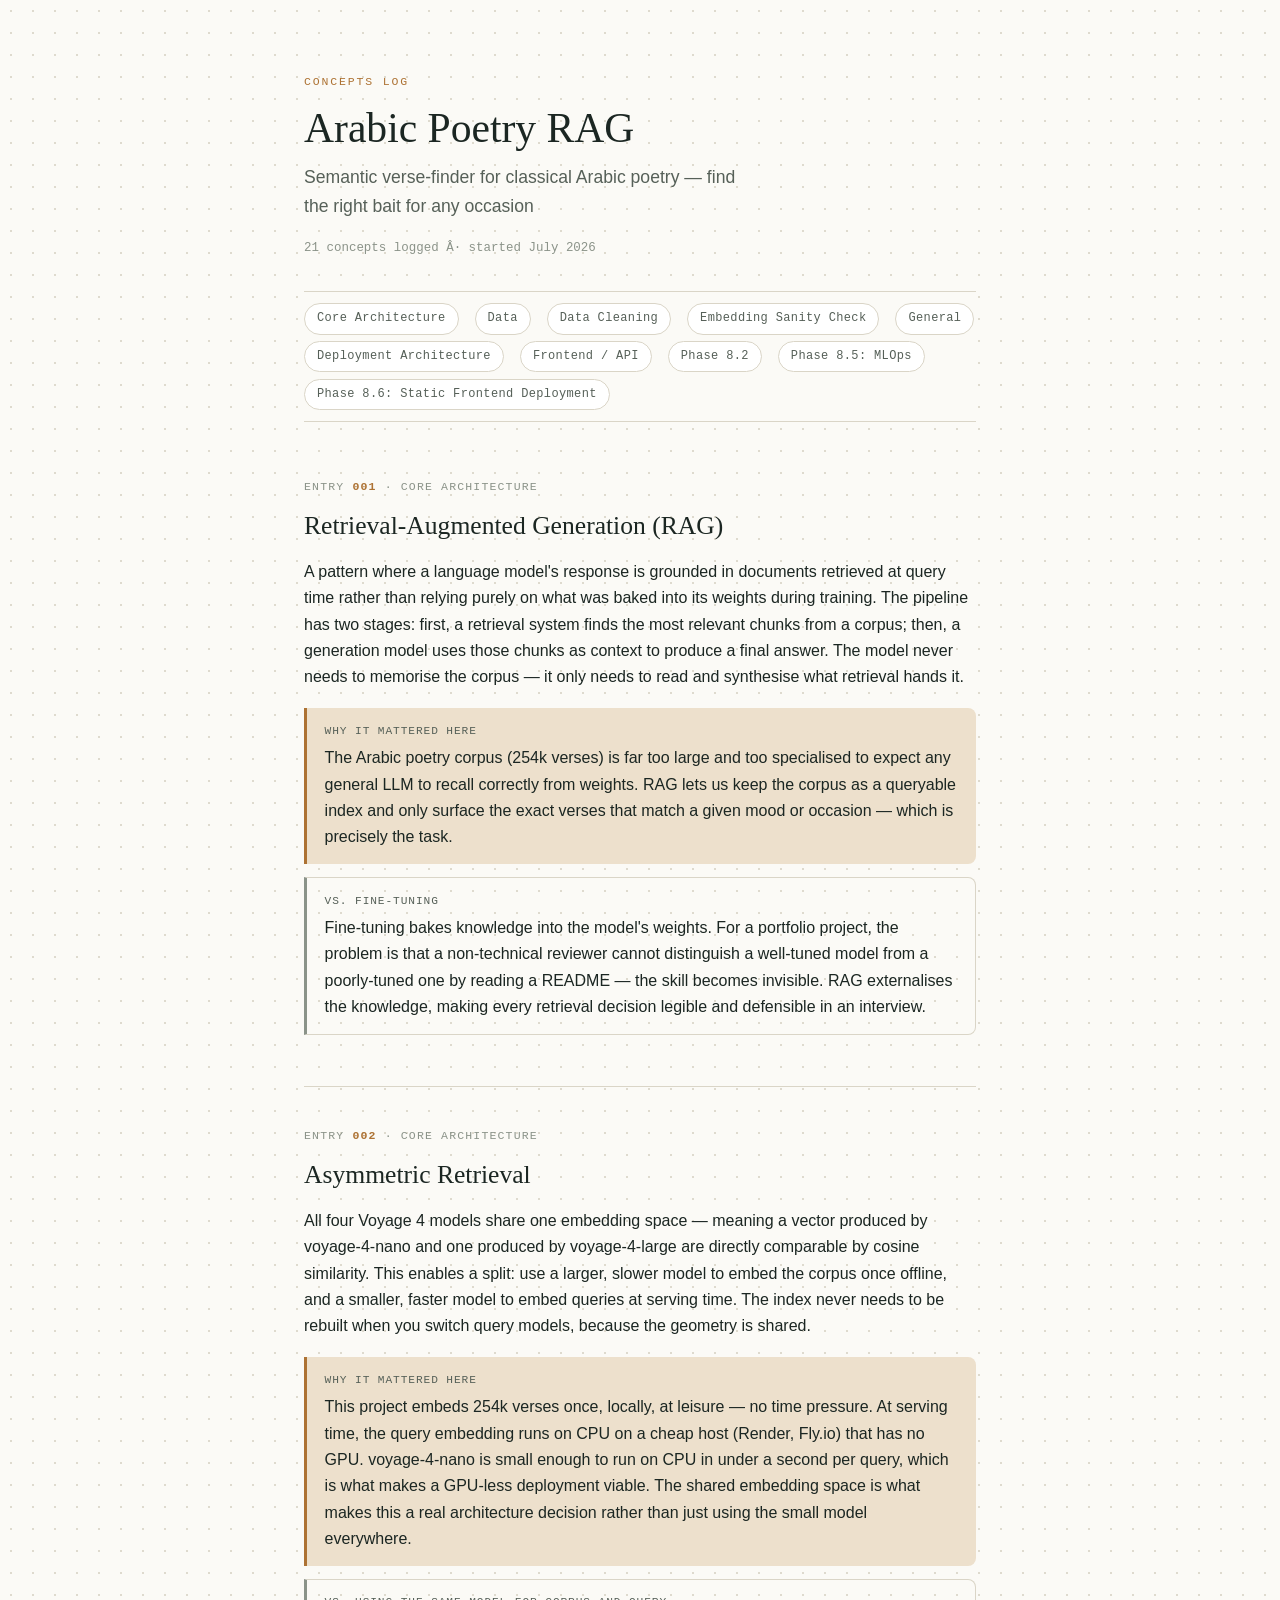
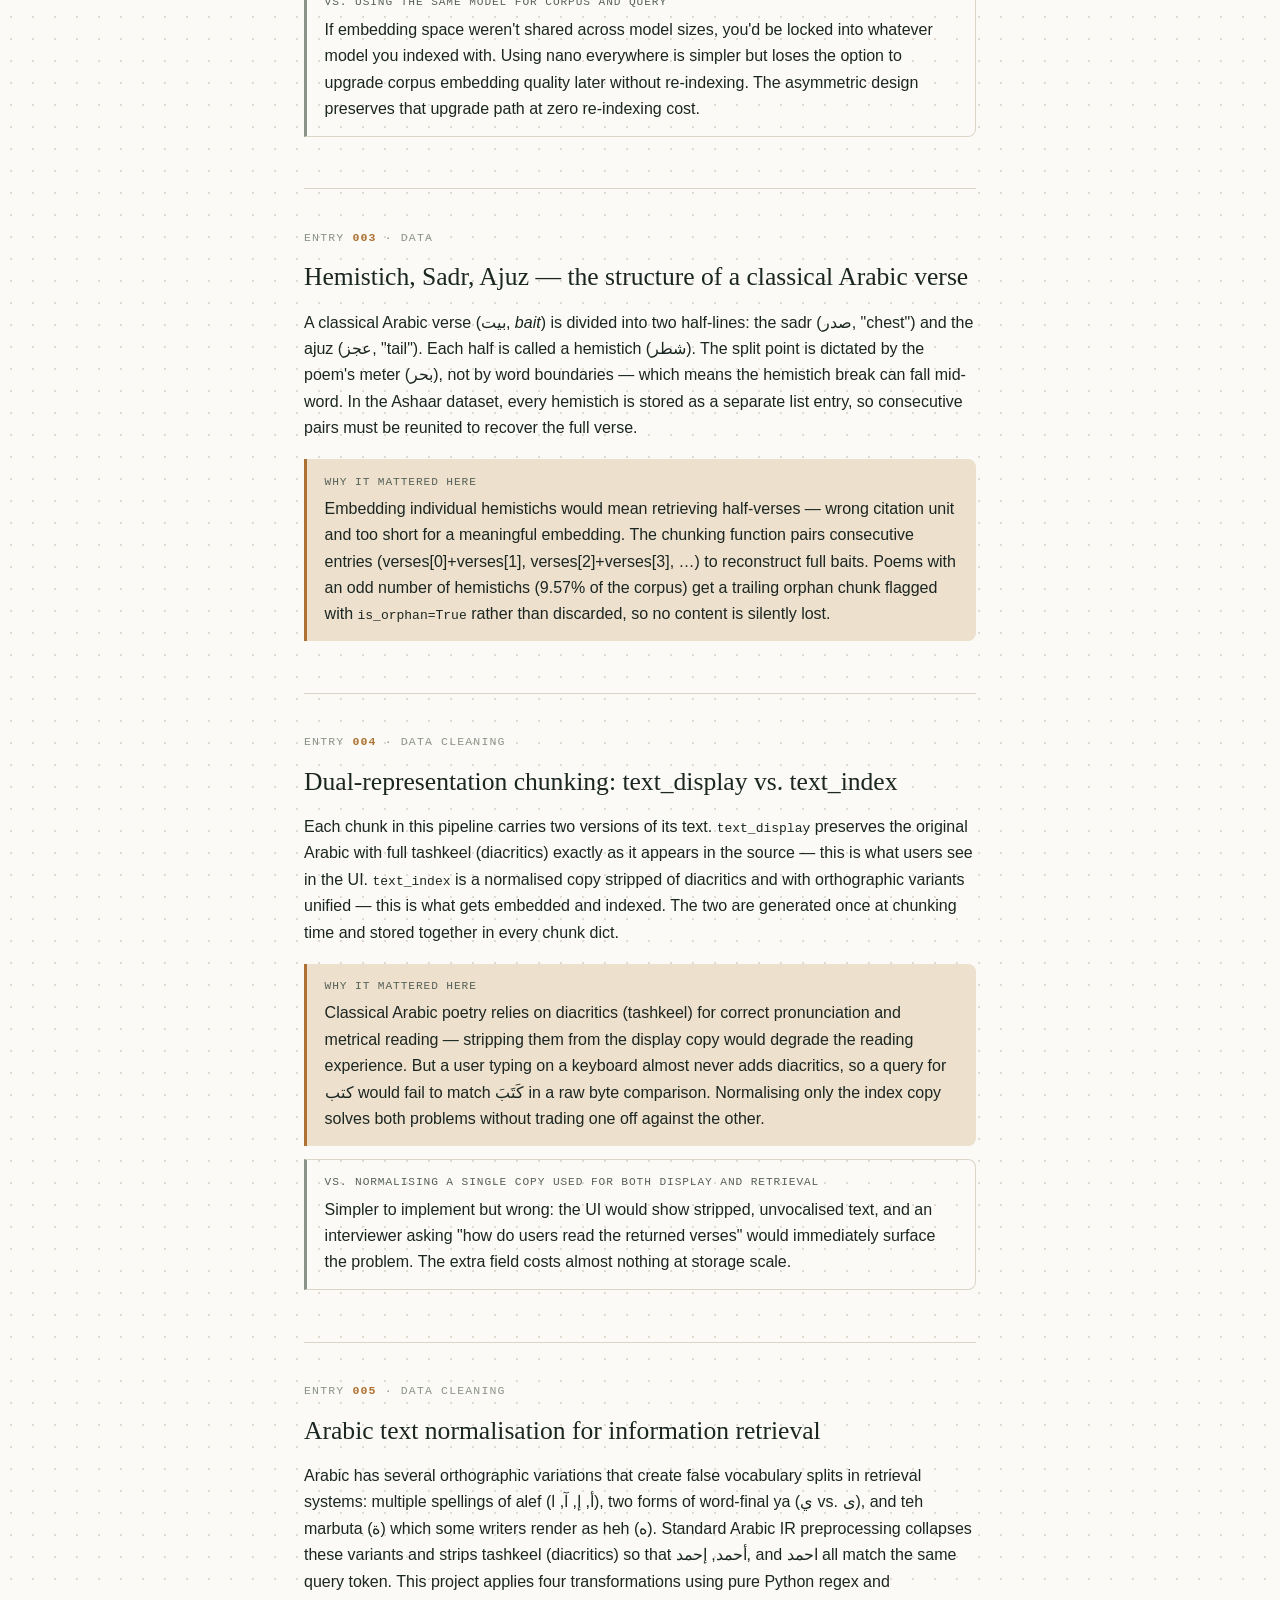
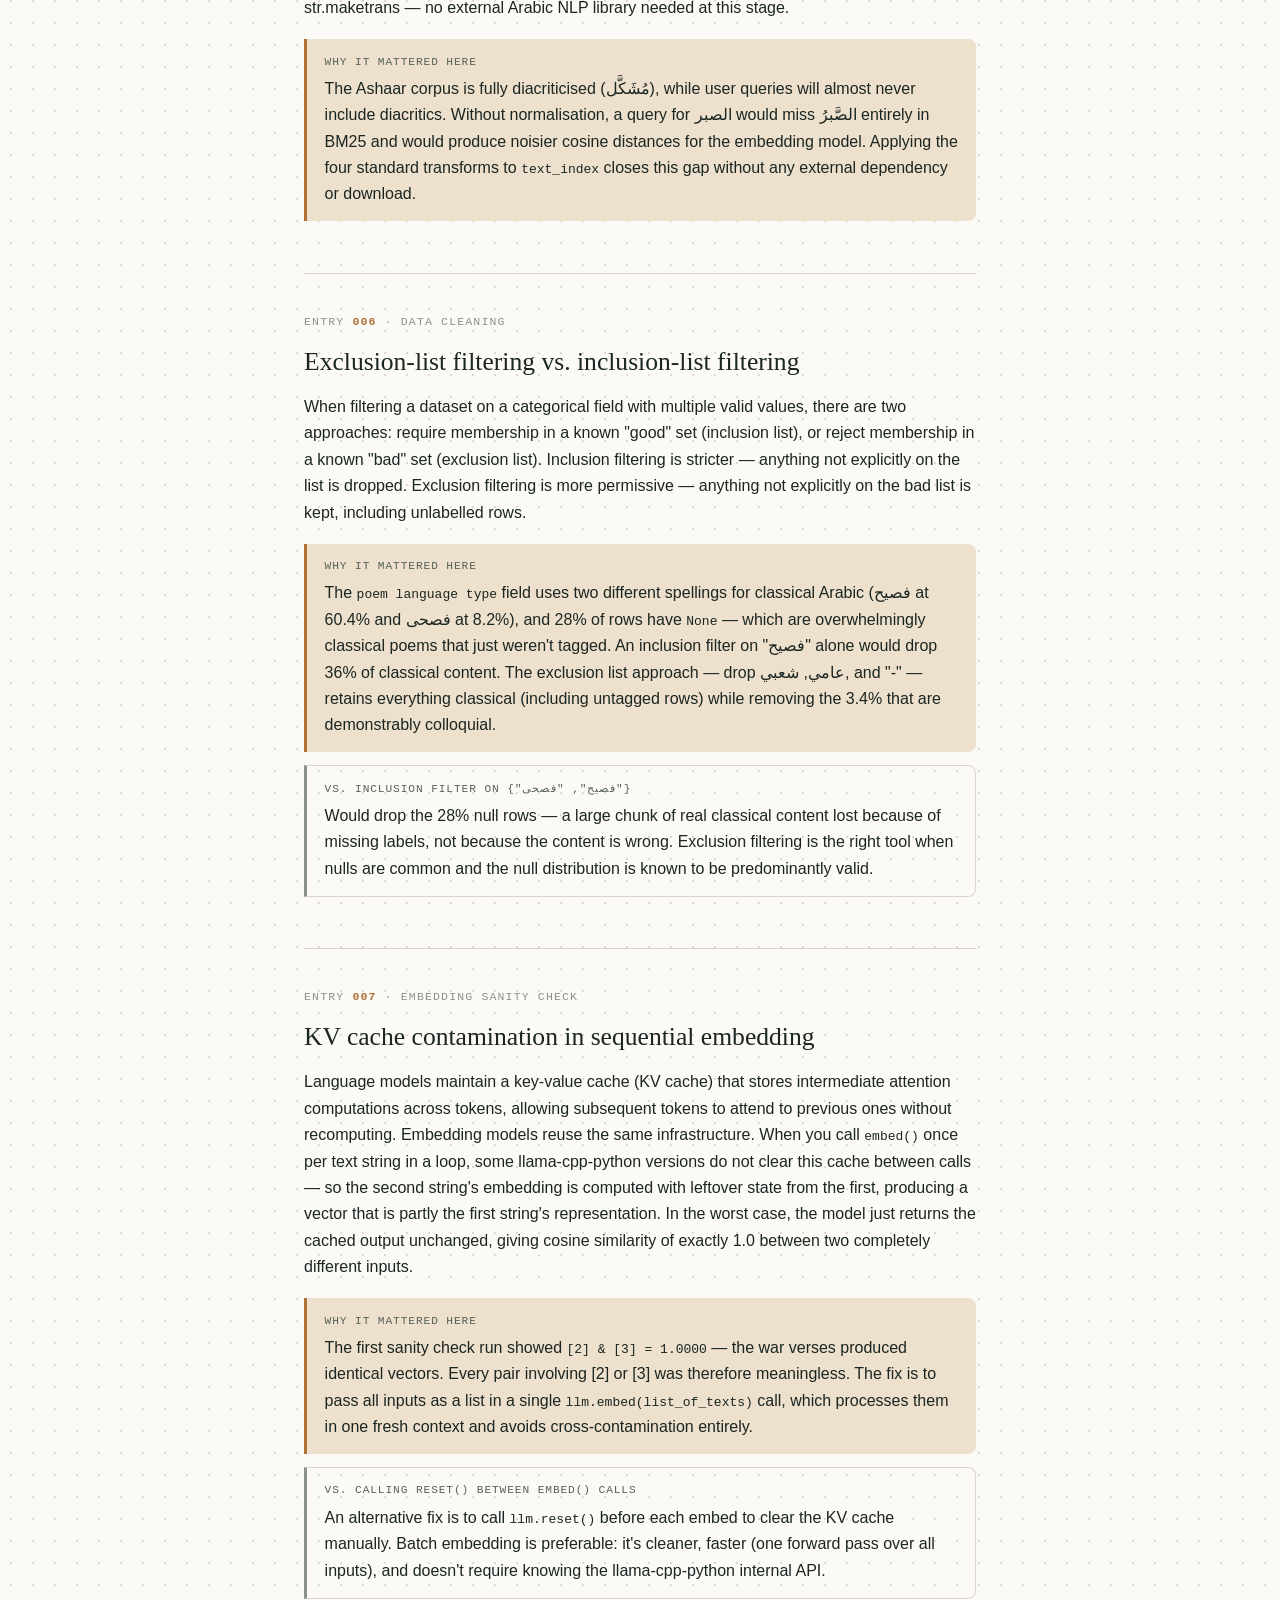
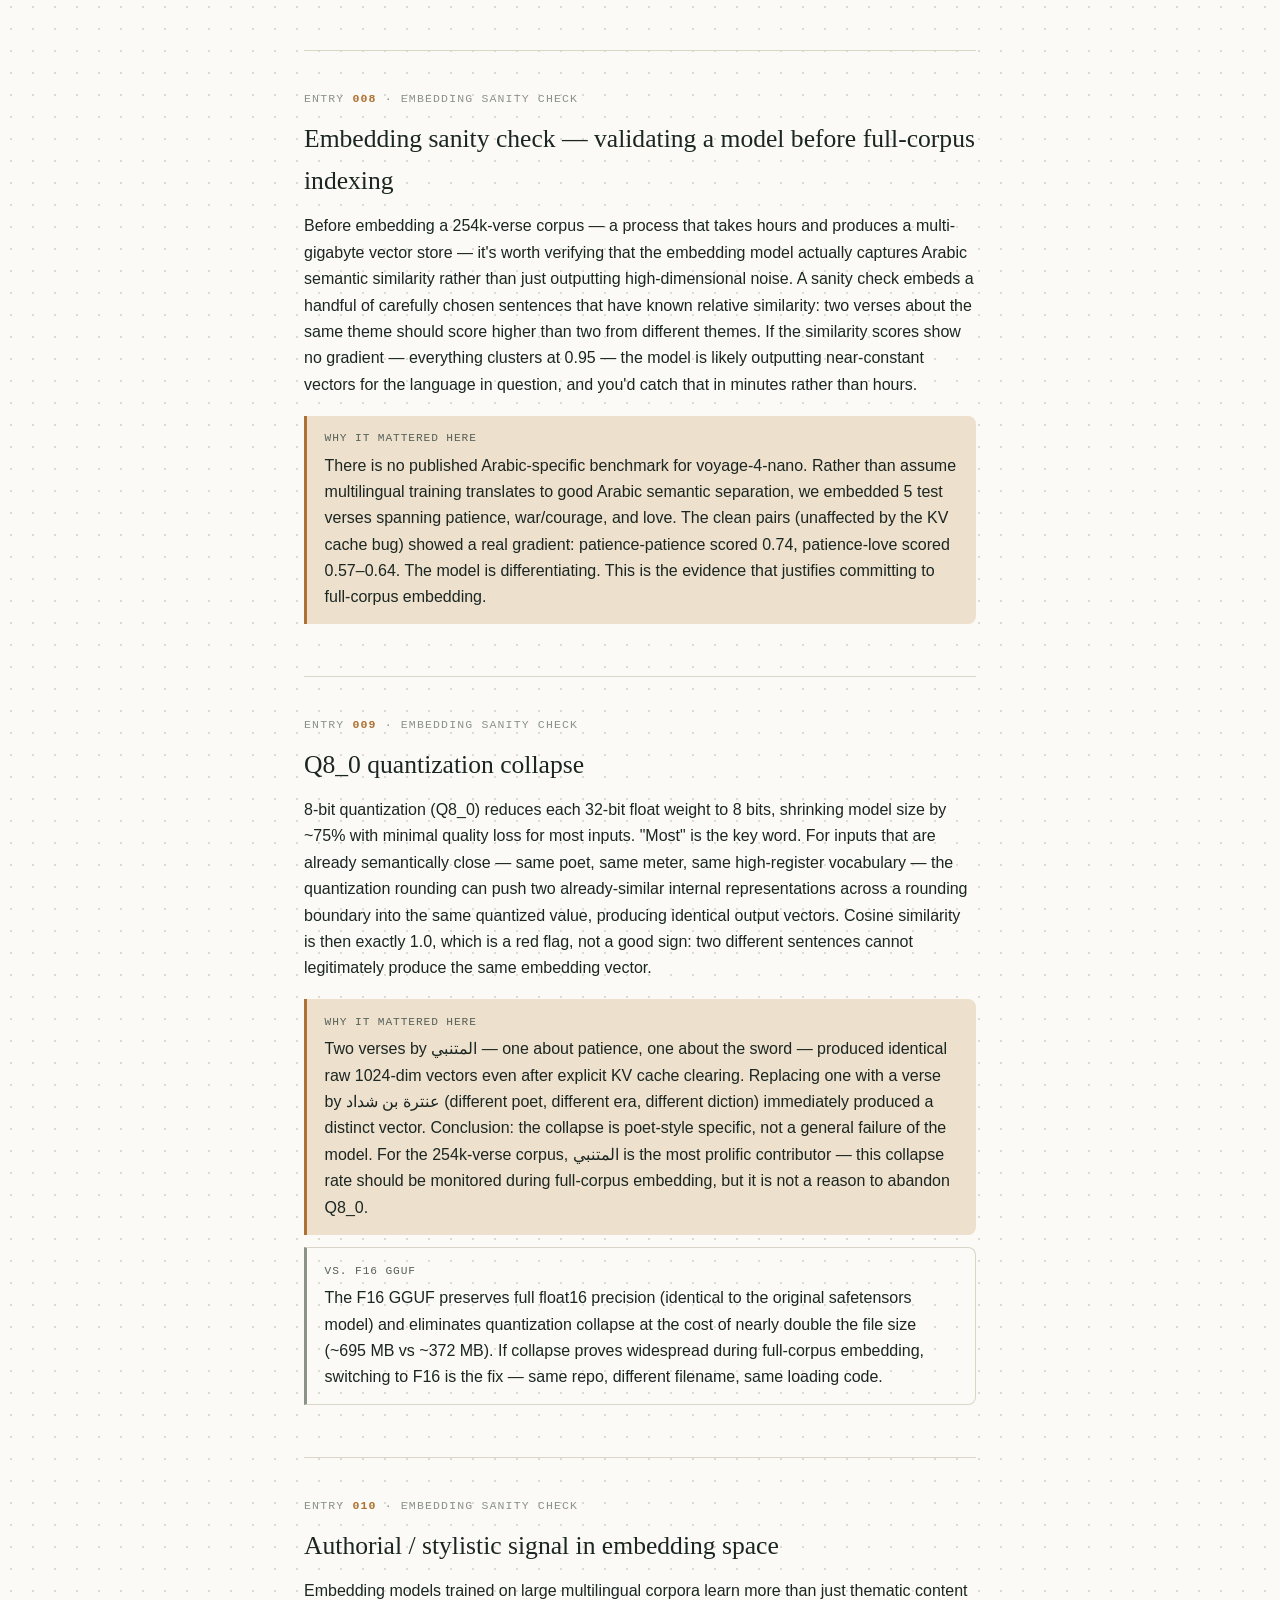
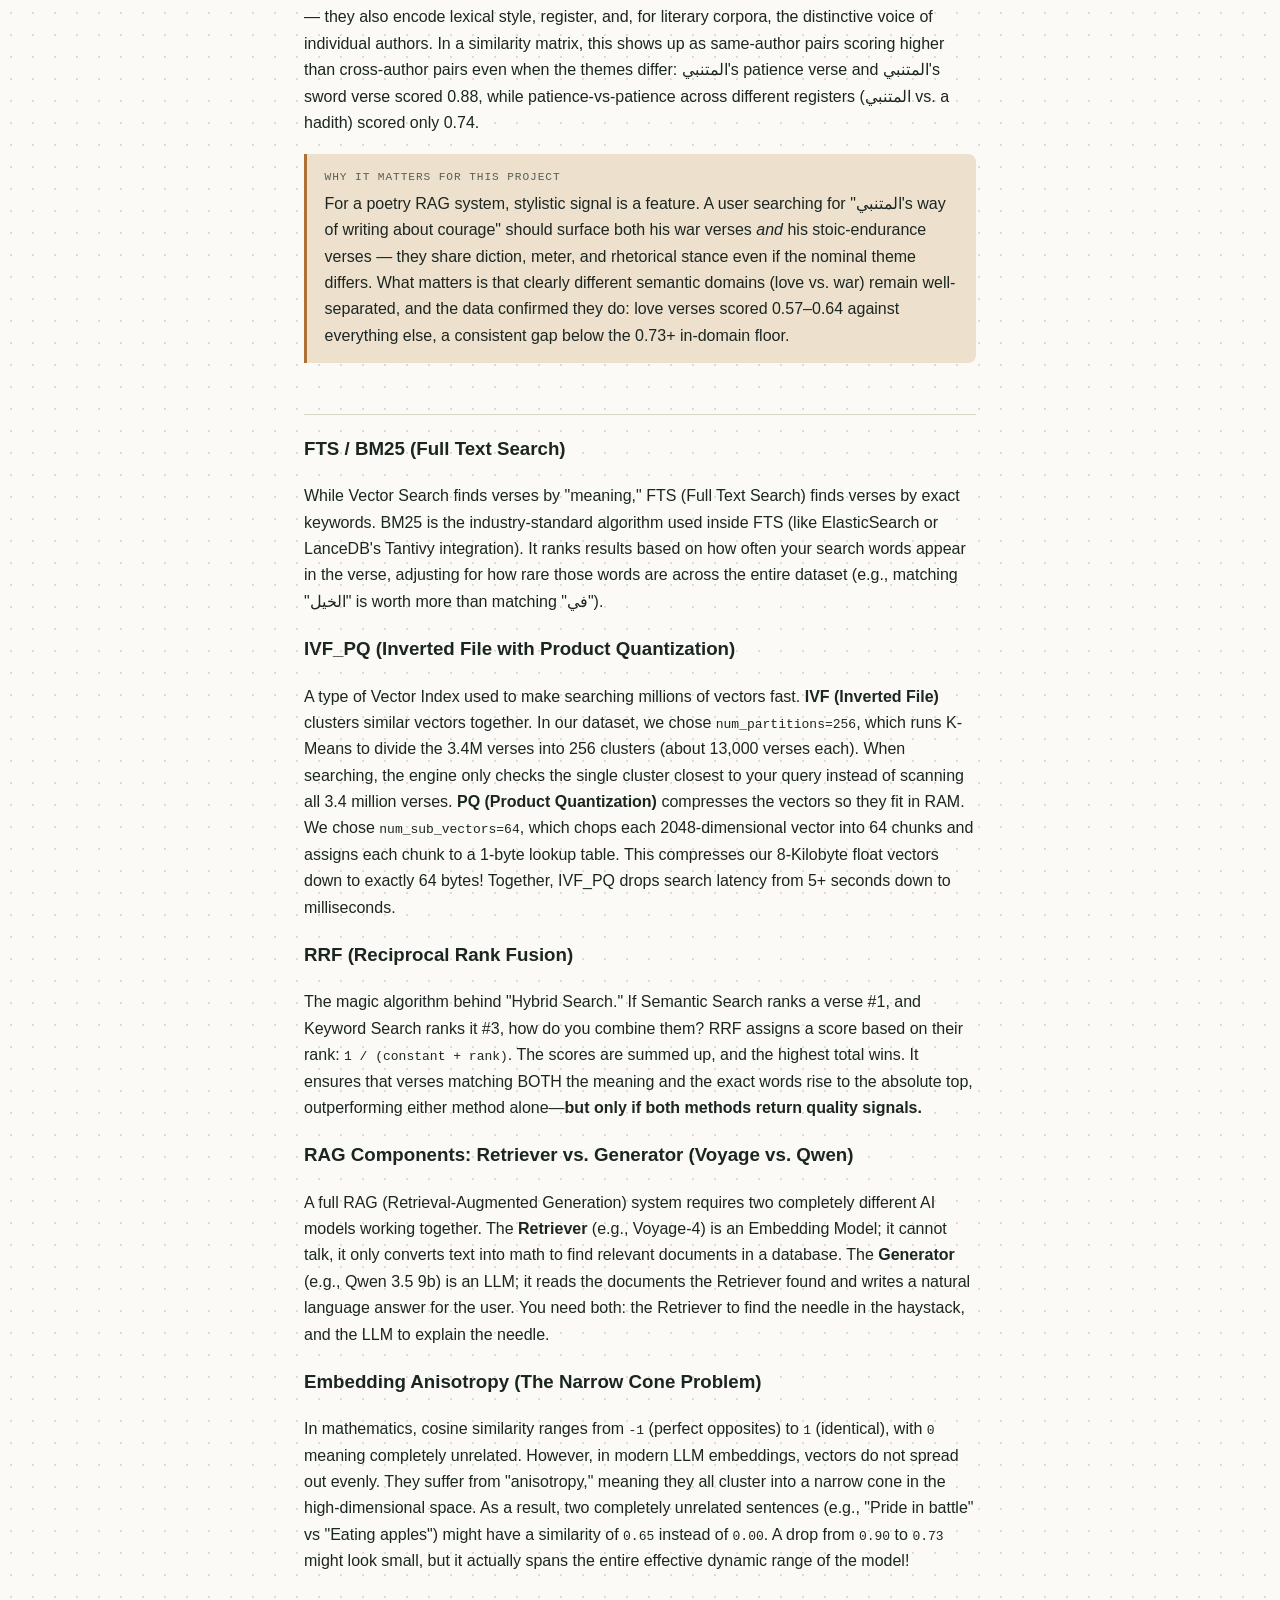
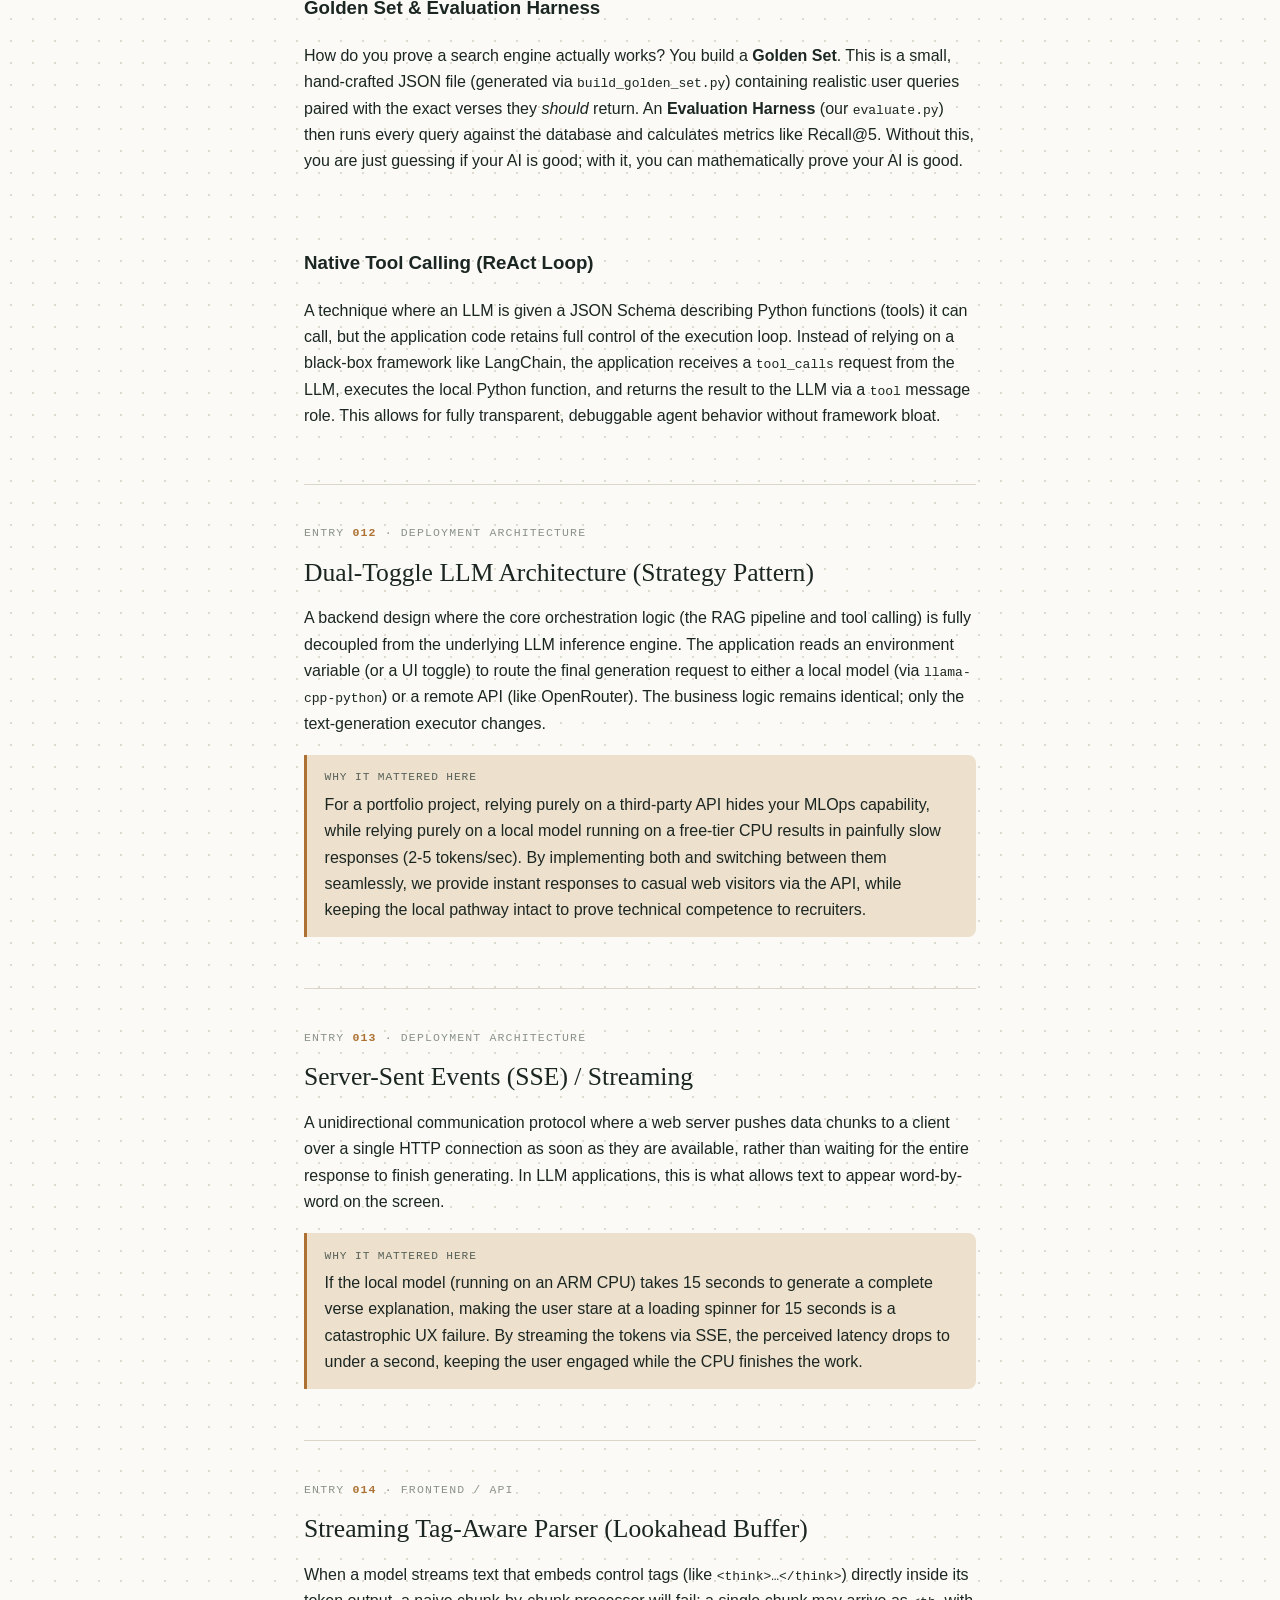
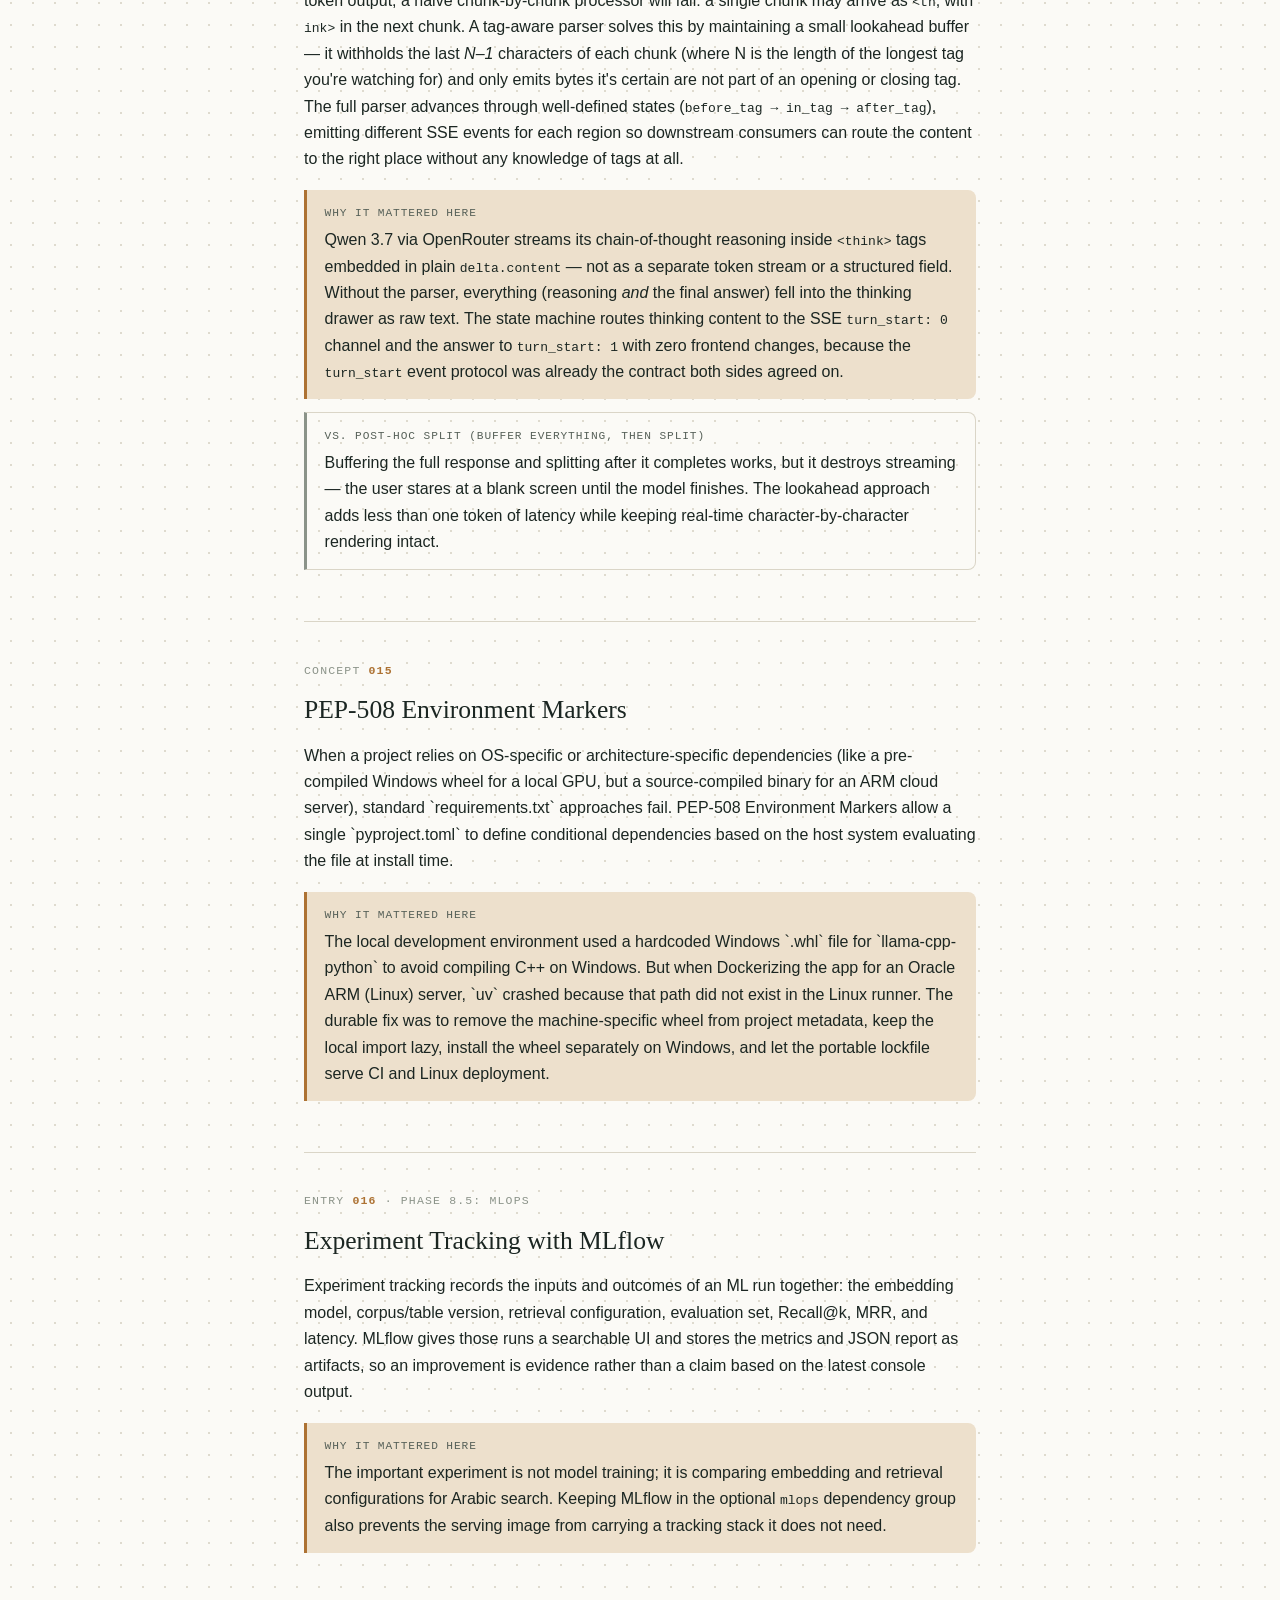
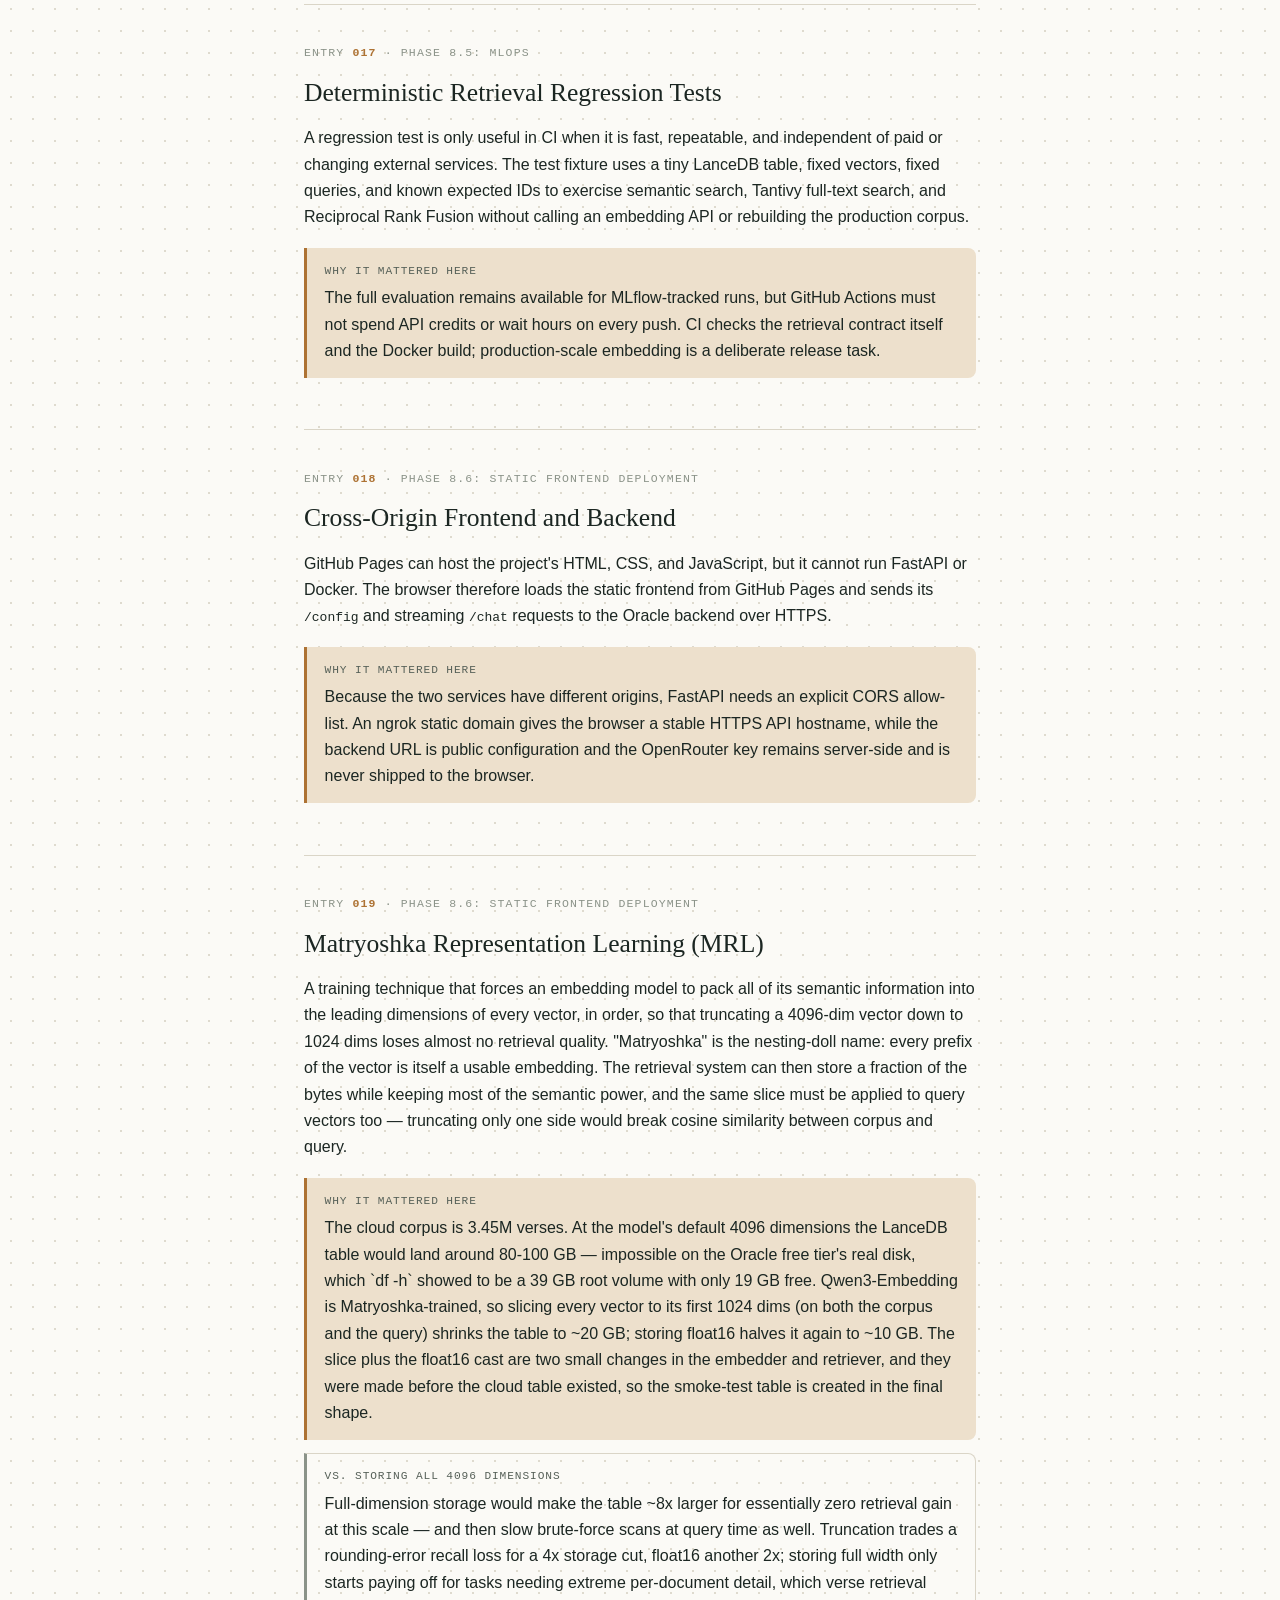
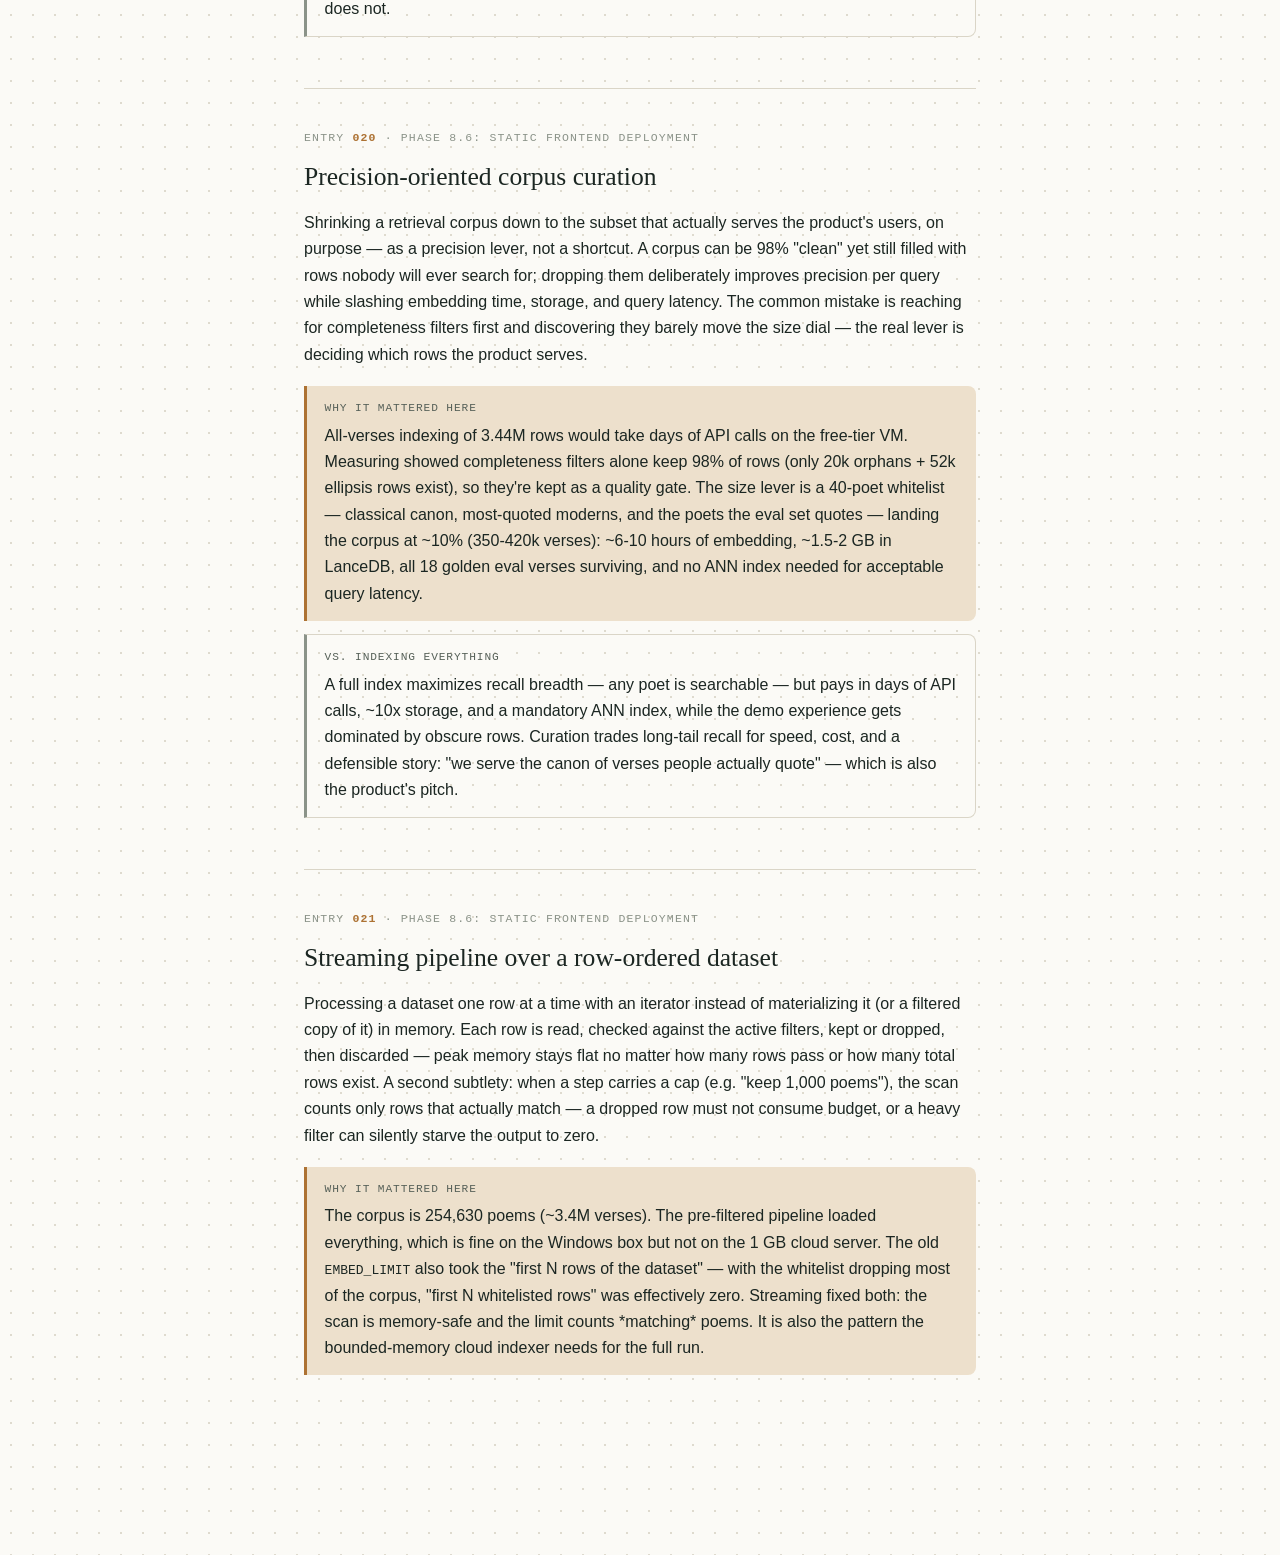
==== commit 543c5432: "feat: migrate from Cloudflare to ngrok" ====
--- a/concepts.html
+++ b/concepts.html
@@ -637,8 +637,8 @@
       </p>
       <div class="why">
         <p class="label">Why it mattered here</p>
-        <p>Because the two services have different origins, FastAPI needs an explicit CORS
-        allow-list. A named Cloudflare Tunnel gives the browser a stable HTTPS API hostname,
+<p>Because the two services have different origins, FastAPI needs an explicit CORS
+        allow-list. An ngrok static domain gives the browser a stable HTTPS API hostname,
         while the backend URL is public configuration and the OpenRouter key remains
         server-side and is never shipped to the browser.</p>
       </div>
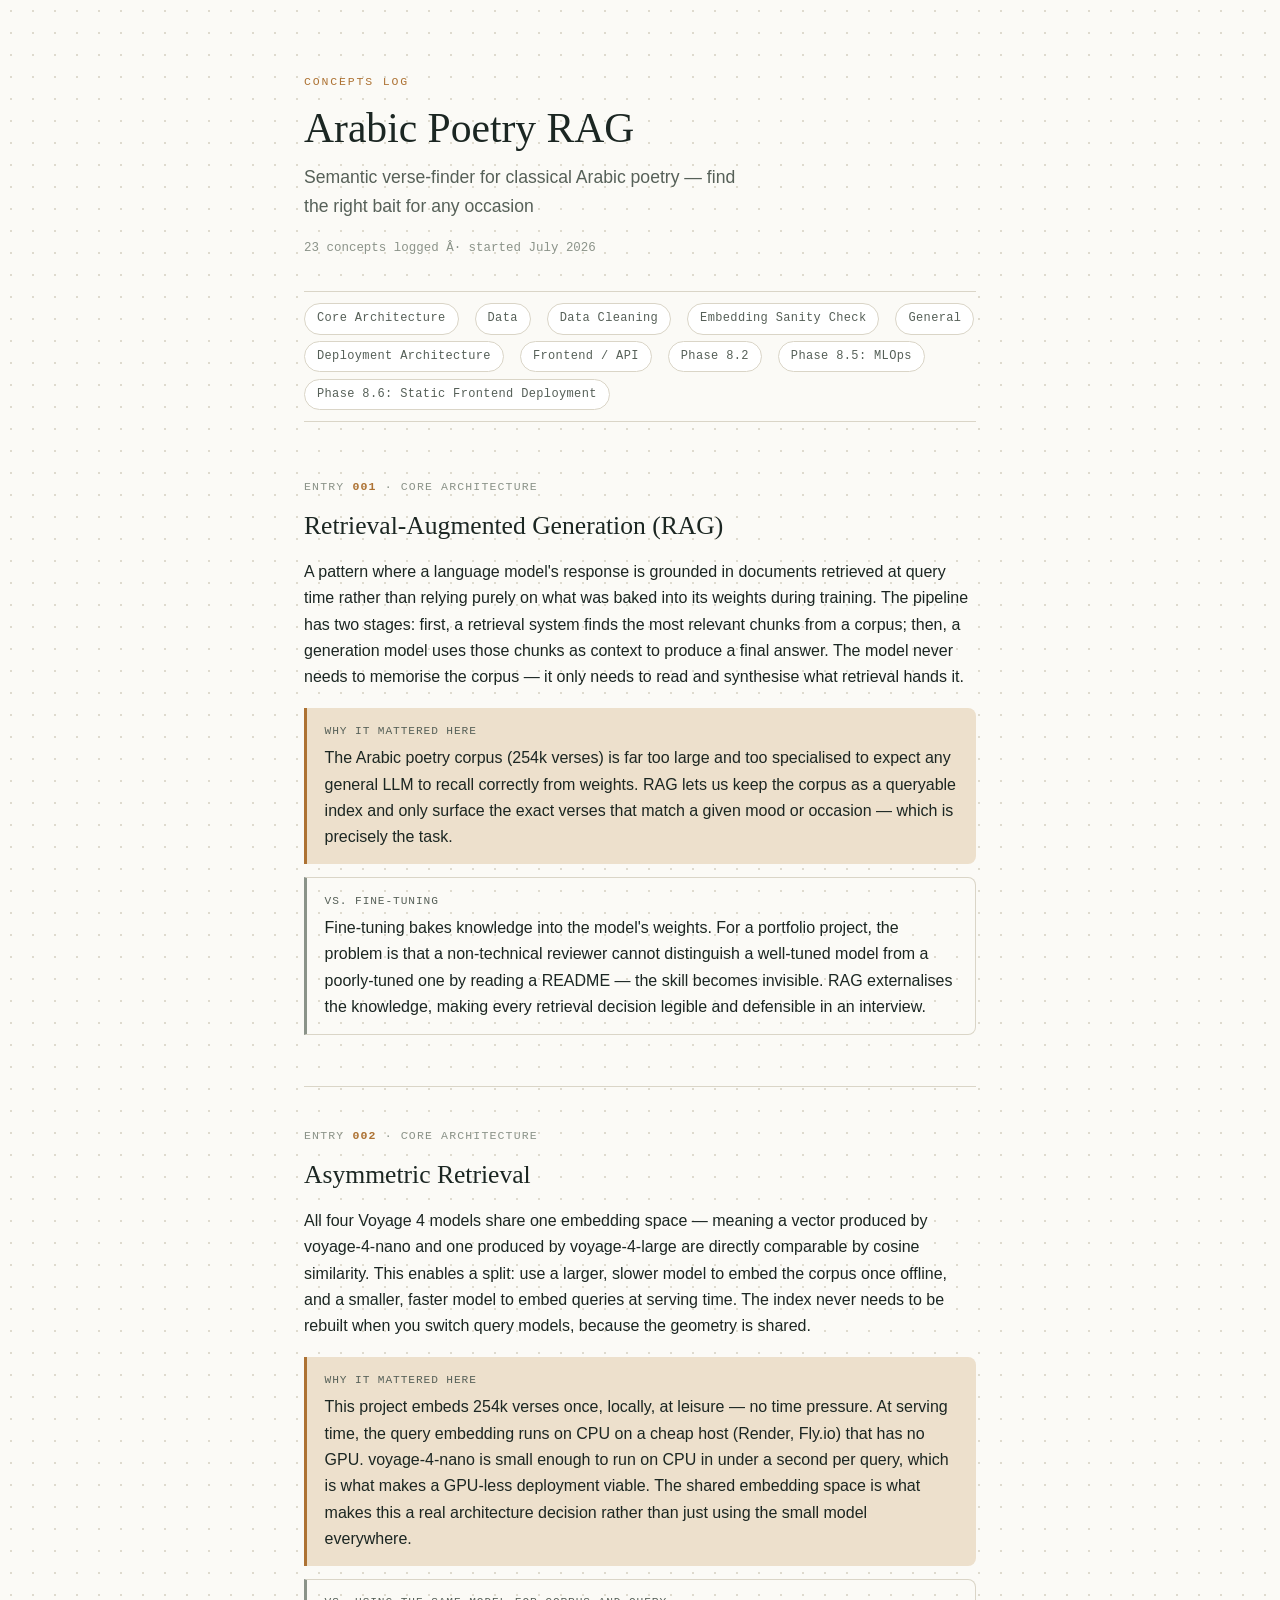
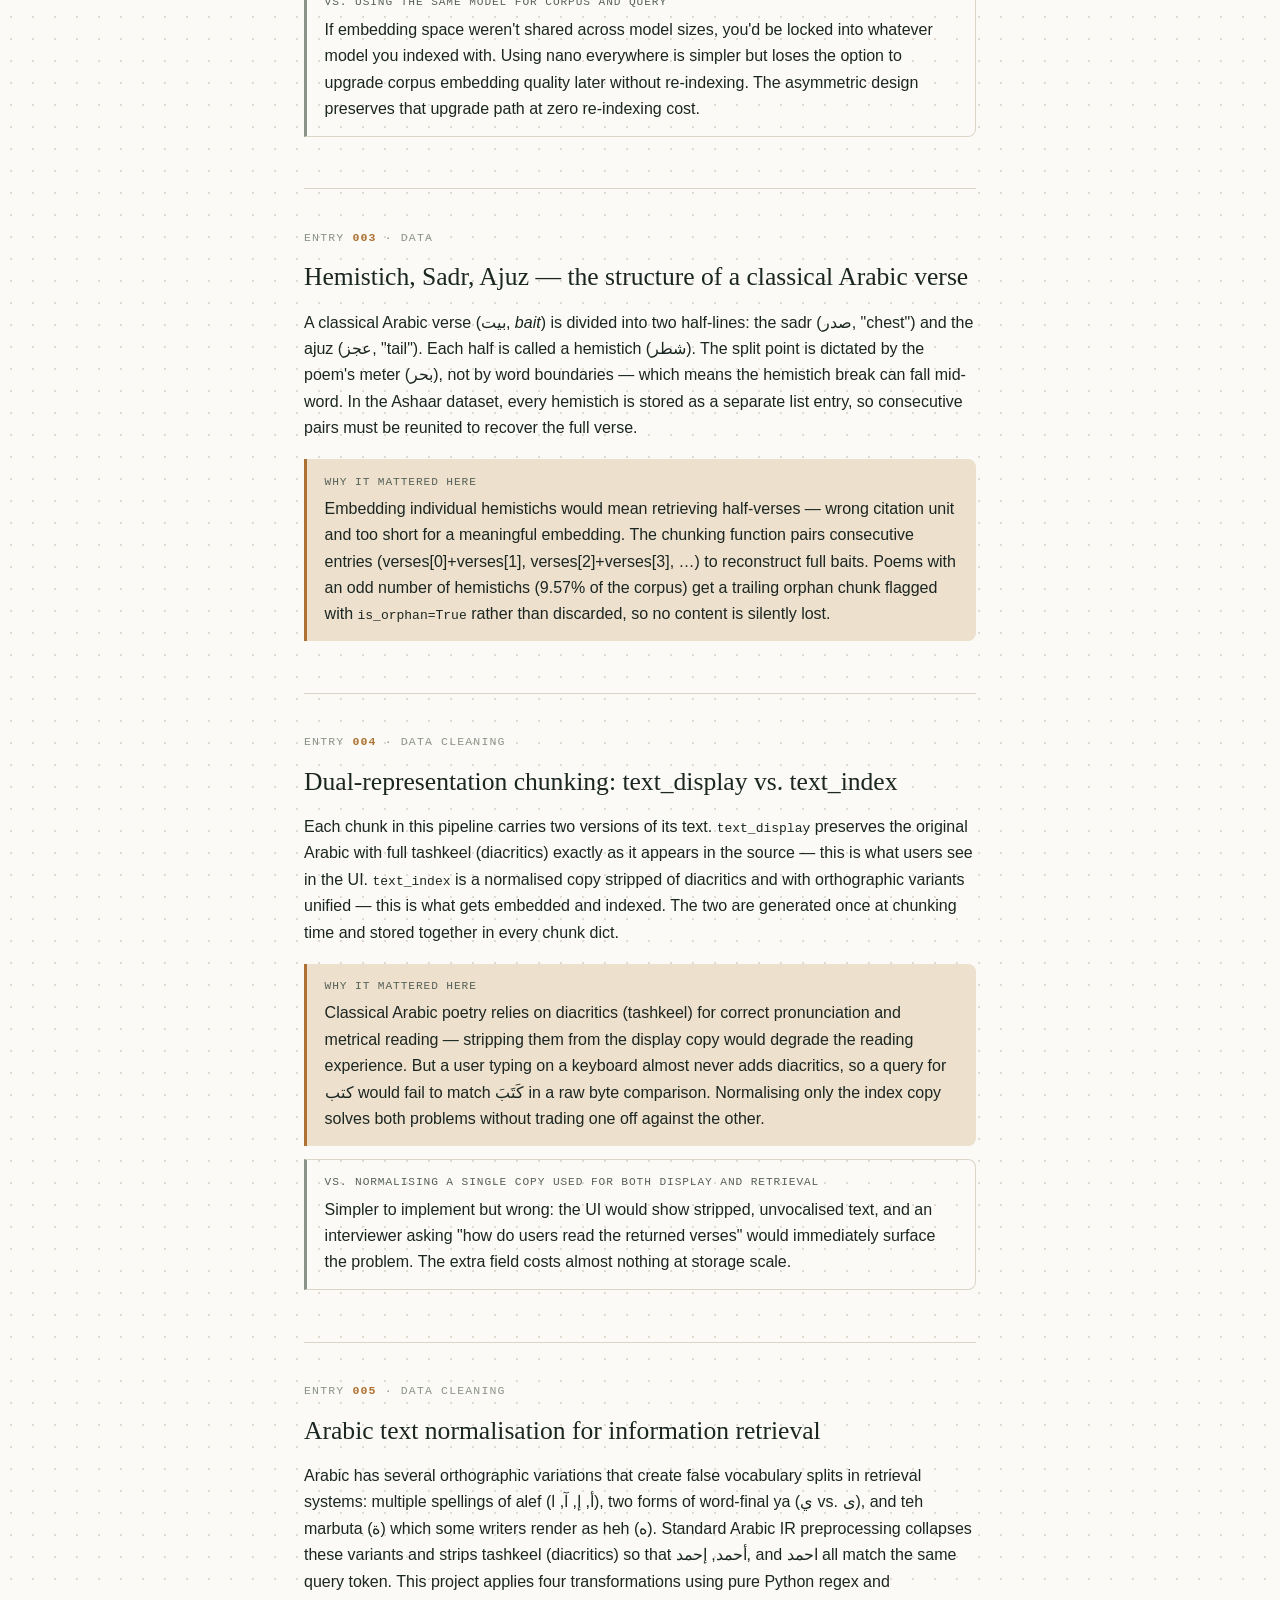
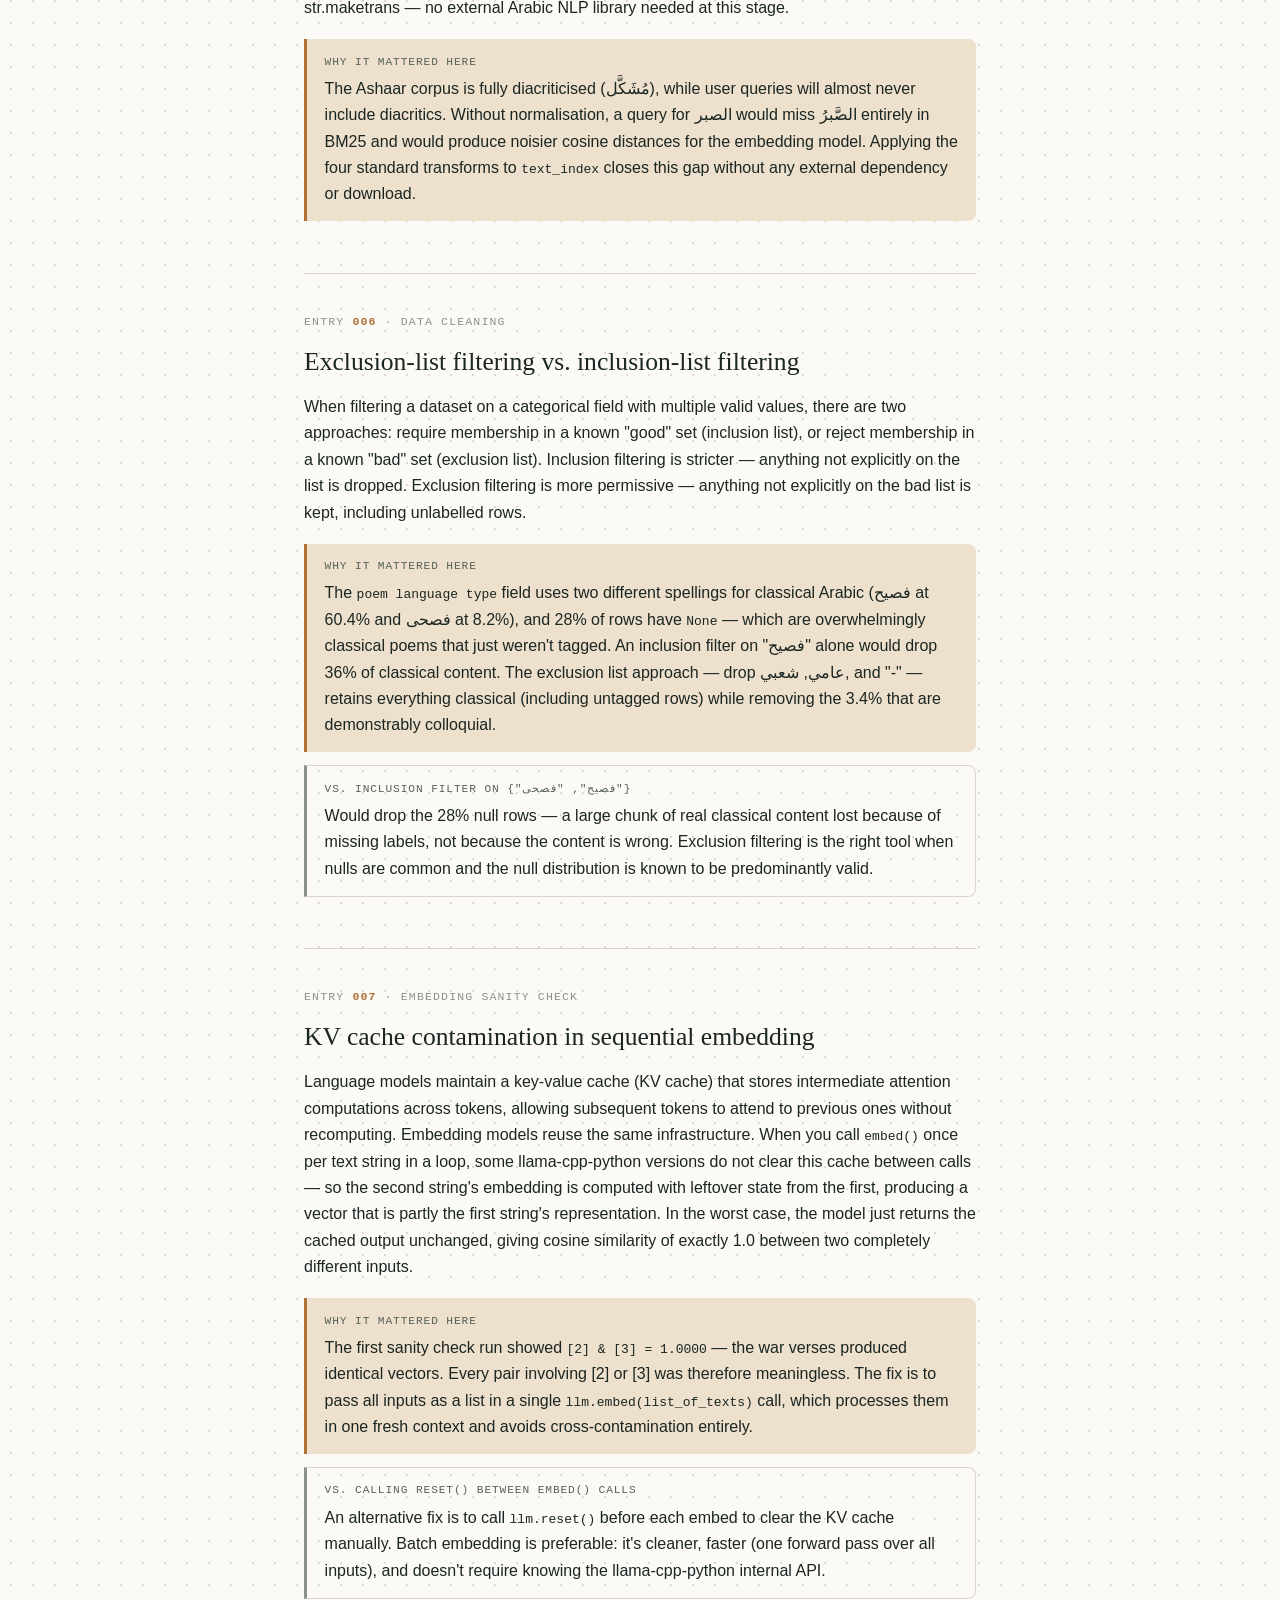
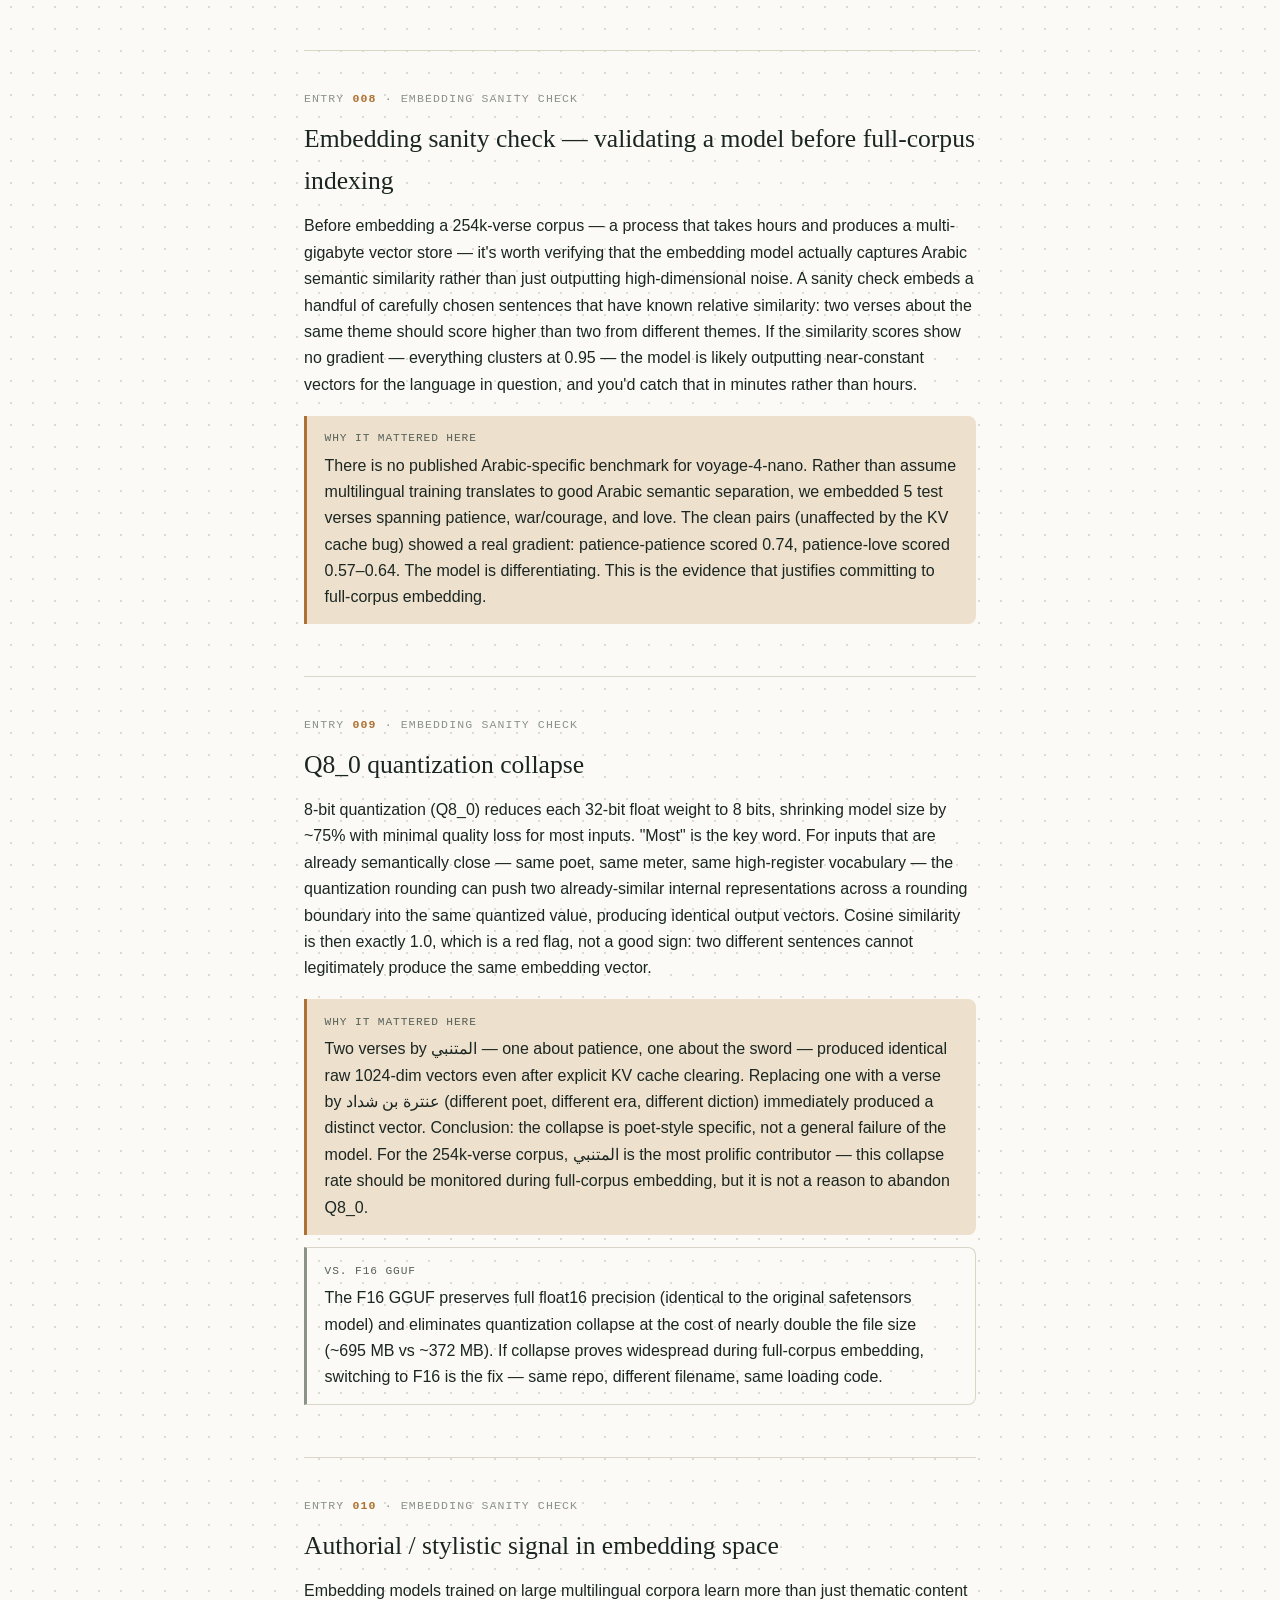
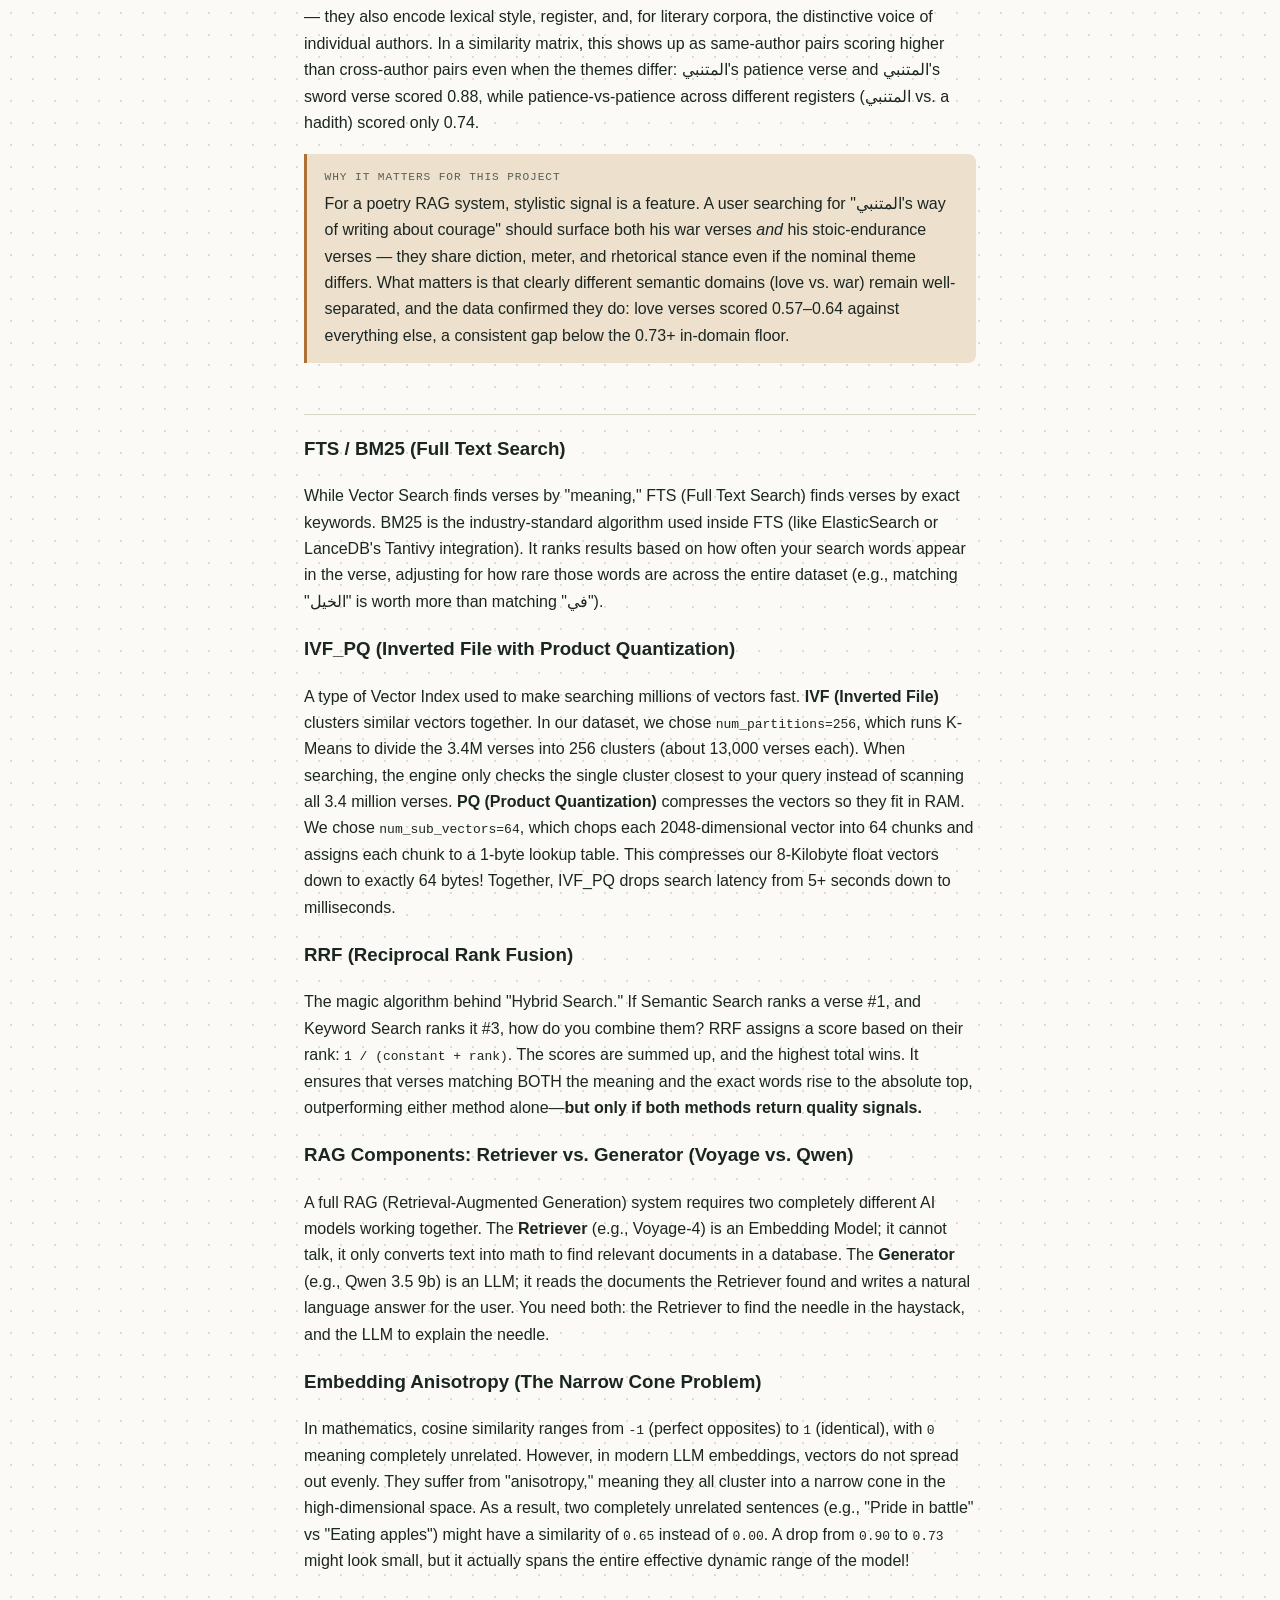
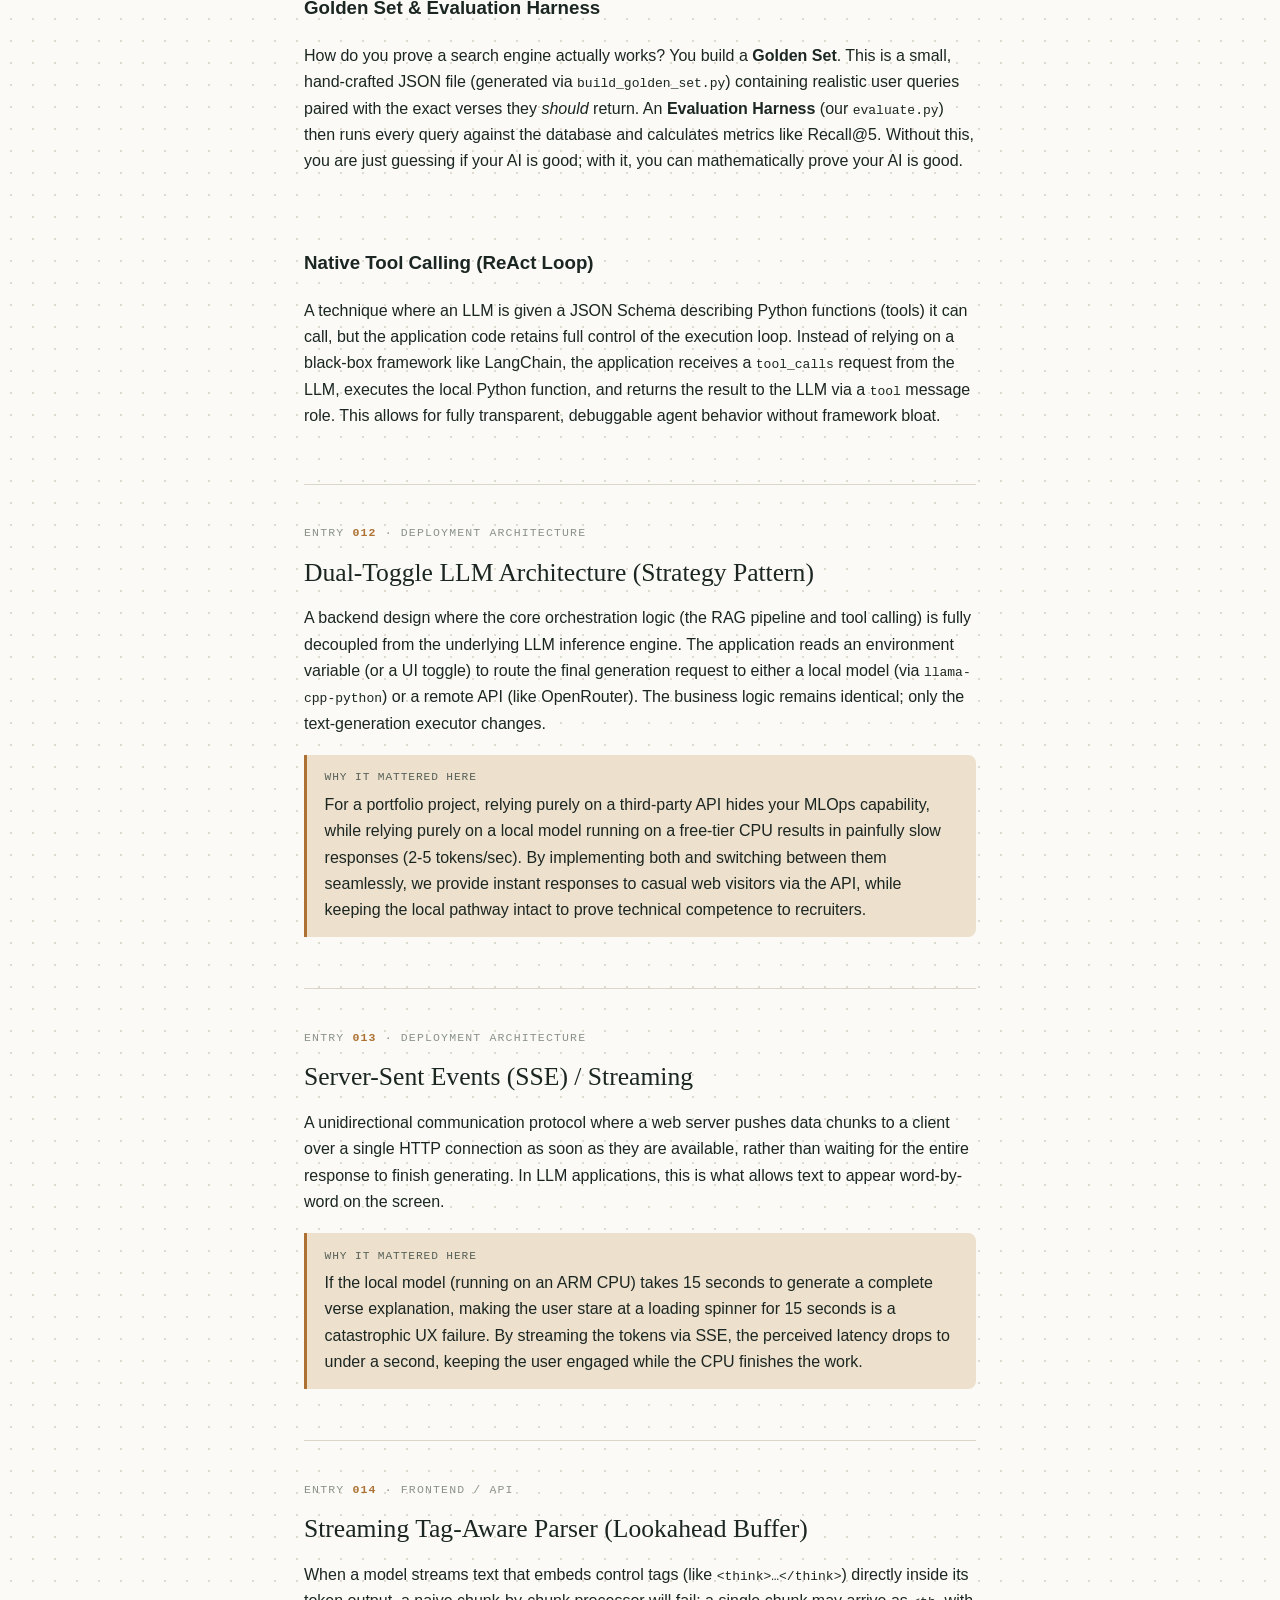
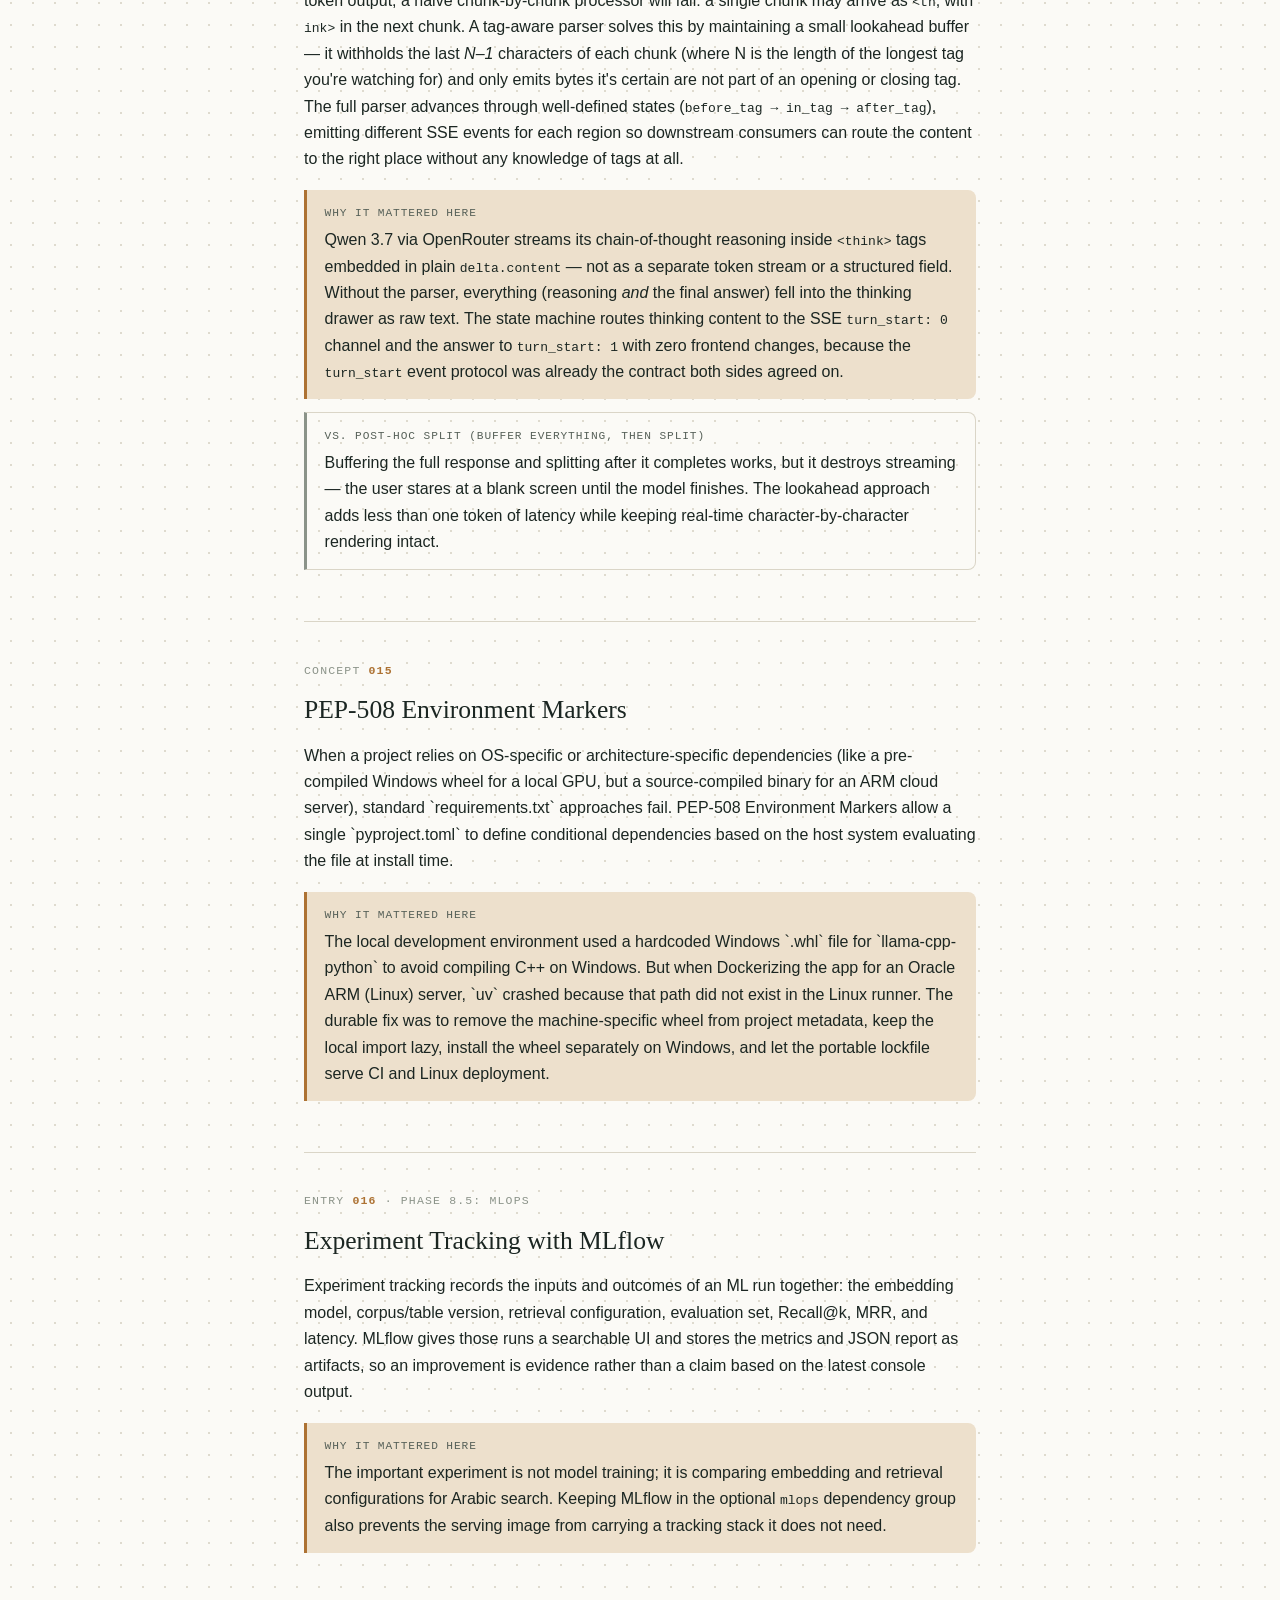
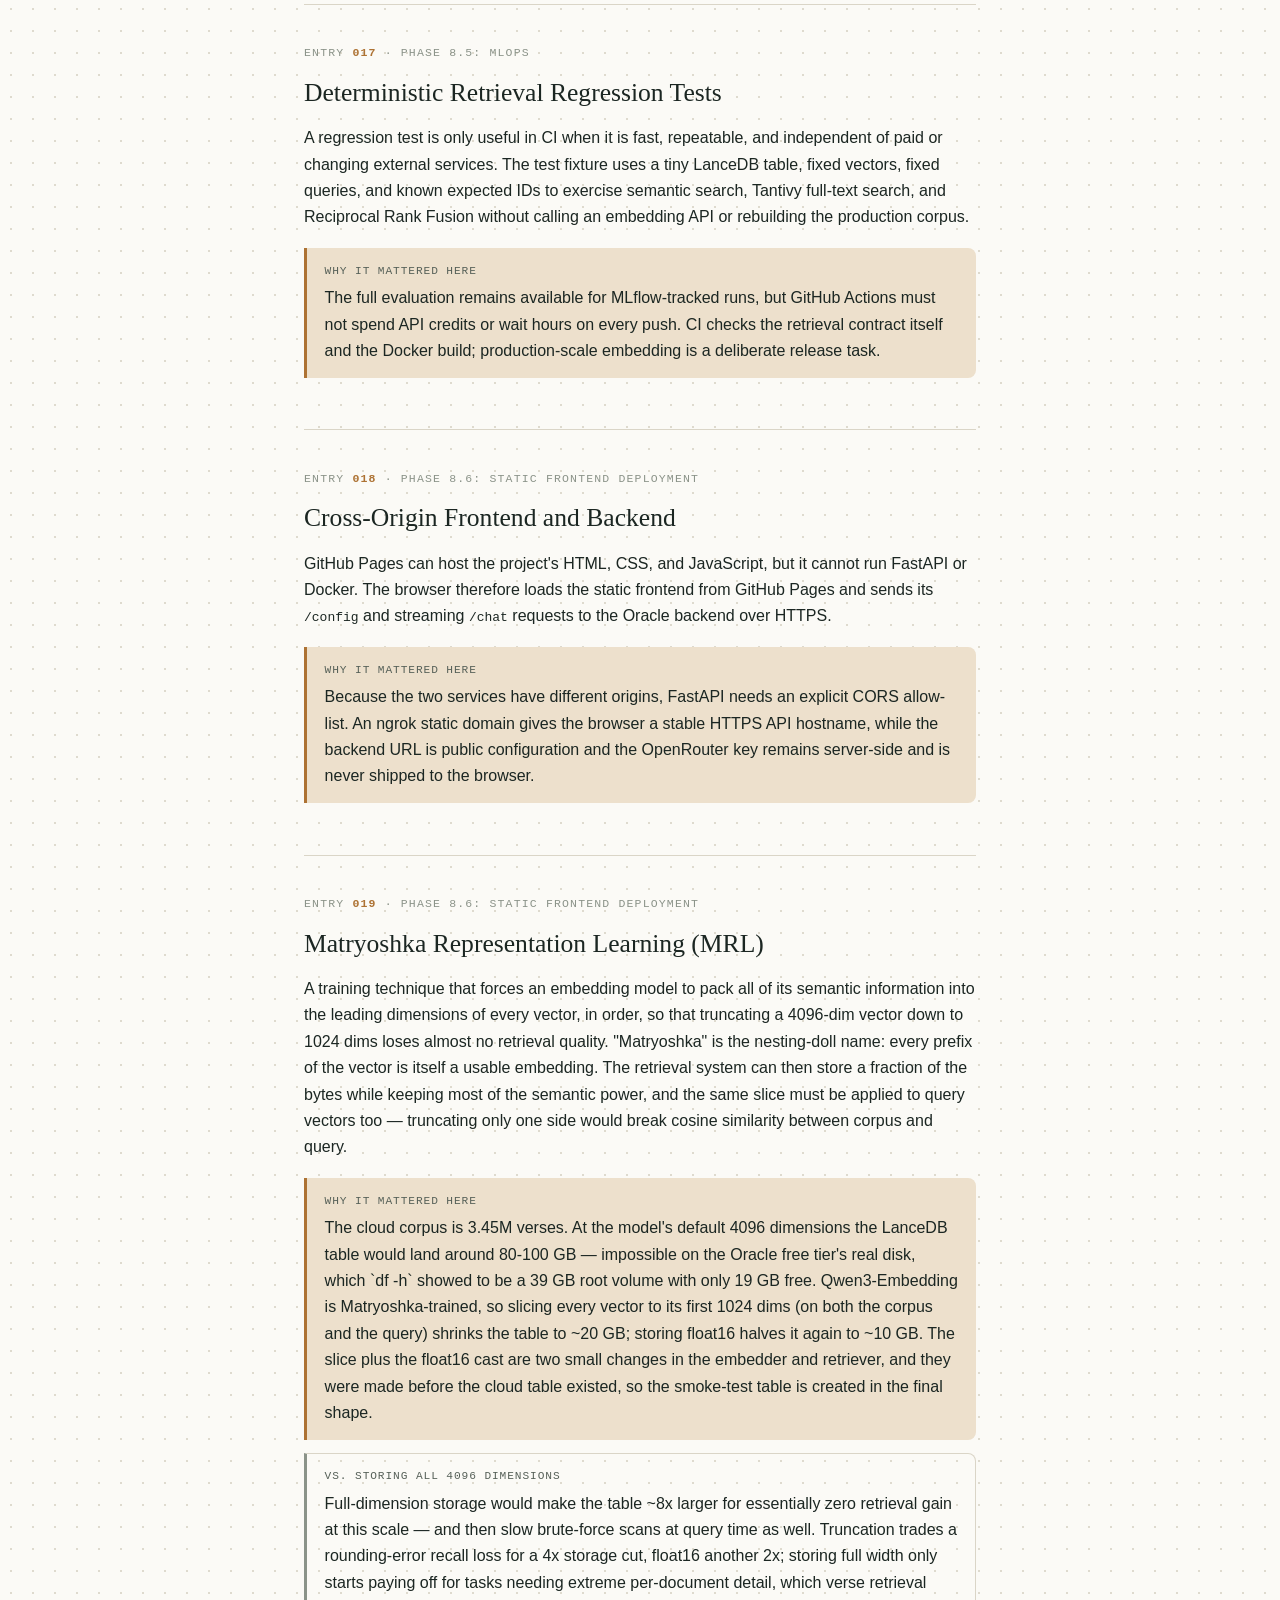
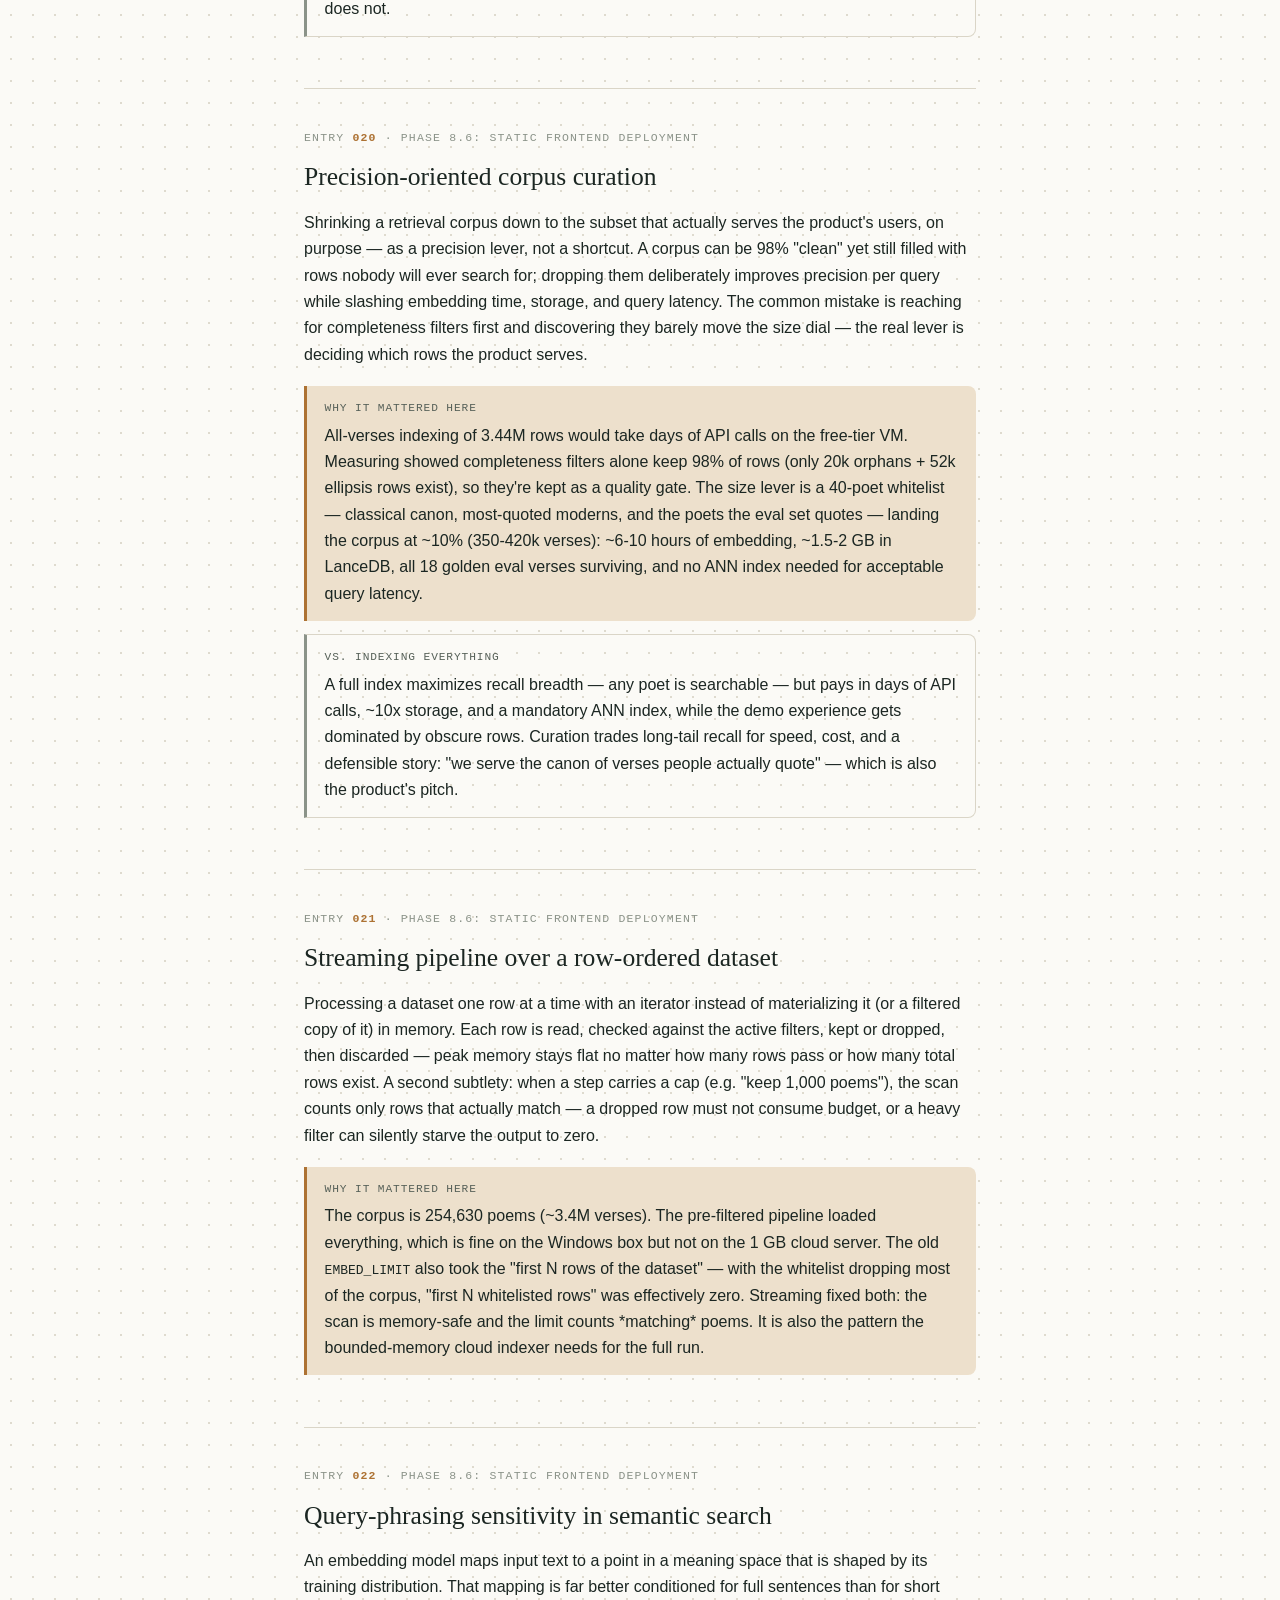
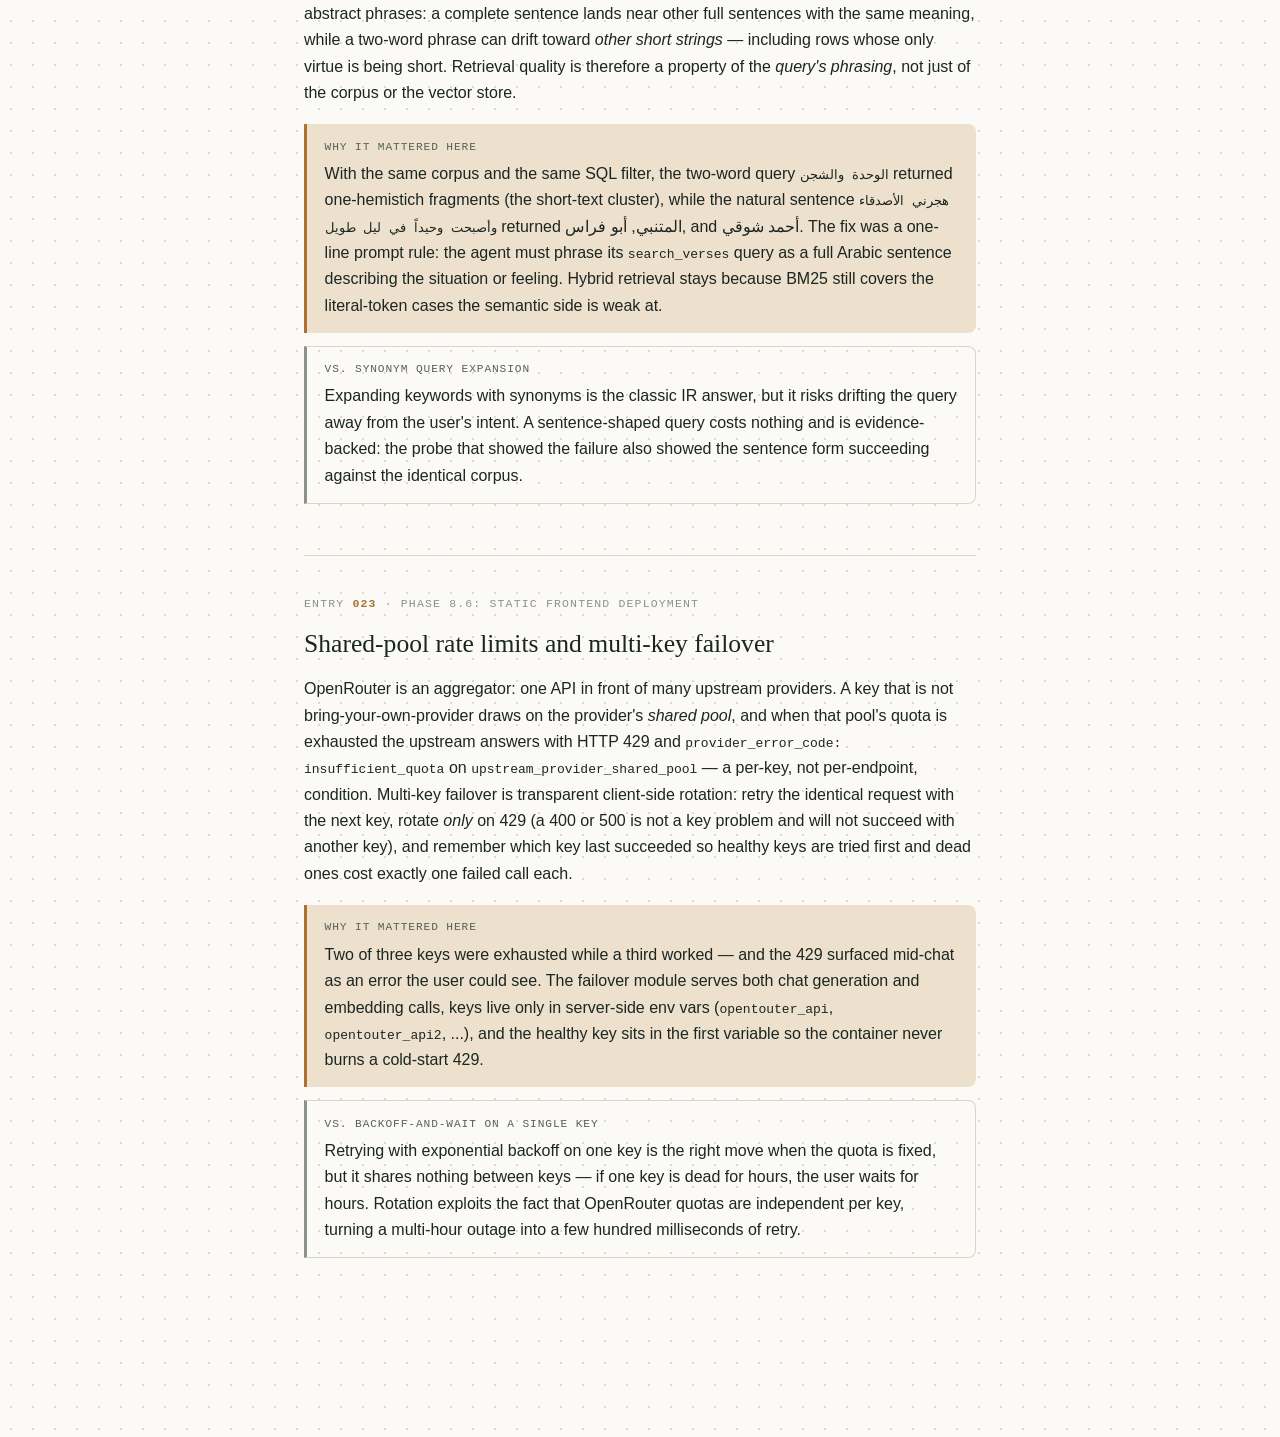
==== commit 7e9002fe: "add OpenRouter multi-key 429 failover; log Phase 8.6 checkpoint; fix fragment-filter and natural-sen" ====
--- a/concepts.html
+++ b/concepts.html
@@ -720,6 +720,68 @@
         whitelist dropping most of the corpus, "first N whitelisted rows" was effectively
         zero. Streaming fixed both: the scan is memory-safe and the limit counts *matching*
         poems. It is also the pattern the bounded-memory cloud indexer needs for the full run.</p>
+      </div>
+    </article>
+
+    <article class="entry" data-phase="Phase 8.6: Static Frontend Deployment">
+      <p class="eyebrow">ENTRY <span class="num"></span> · Phase 8.6: Static Frontend Deployment</p>
+      <h2 class="term">Query-phrasing sensitivity in semantic search</h2>
+      <p class="explain">
+        An embedding model maps input text to a point in a meaning space that is shaped by
+        its training distribution. That mapping is far better conditioned for full sentences
+        than for short abstract phrases: a complete sentence lands near other full sentences
+        with the same meaning, while a two-word phrase can drift toward <em>other short
+        strings</em> — including rows whose only virtue is being short. Retrieval quality is
+        therefore a property of the <em>query's phrasing</em>, not just of the corpus or the
+        vector store.
+      </p>
+      <div class="why">
+        <p class="label">Why it mattered here</p>
+        <p>With the same corpus and the same SQL filter, the two-word query
+        <code>الوحدة والشجن</code> returned one-hemistich fragments (the short-text cluster),
+        while the natural sentence <code>هجرني الأصدقاء وأصبحت وحيداً في ليل طويل</code>
+        returned المتنبي, أبو فراس, and أحمد شوقي. The fix was a one-line prompt rule: the
+        agent must phrase its <code>search_verses</code> query as a full Arabic sentence
+        describing the situation or feeling. Hybrid retrieval stays because BM25 still covers
+        the literal-token cases the semantic side is weak at.</p>
+      </div>
+      <div class="versus">
+        <p class="label">vs. Synonym query expansion</p>
+        <p>Expanding keywords with synonyms is the classic IR answer, but it risks drifting the
+        query away from the user's intent. A sentence-shaped query costs nothing and is
+        evidence-backed: the probe that showed the failure also showed the sentence form
+        succeeding against the identical corpus.</p>
+      </div>
+    </article>
+
+    <article class="entry" data-phase="Phase 8.6: Static Frontend Deployment">
+      <p class="eyebrow">ENTRY <span class="num"></span> · Phase 8.6: Static Frontend Deployment</p>
+      <h2 class="term">Shared-pool rate limits and multi-key failover</h2>
+      <p class="explain">
+        OpenRouter is an aggregator: one API in front of many upstream providers. A key that
+        is not bring-your-own-provider draws on the provider's <em>shared pool</em>, and when
+        that pool's quota is exhausted the upstream answers with HTTP 429 and
+        <code>provider_error_code: insufficient_quota</code> on
+        <code>upstream_provider_shared_pool</code> — a per-key, not per-endpoint, condition.
+        Multi-key failover is transparent client-side rotation: retry the identical request
+        with the next key, rotate <em>only</em> on 429 (a 400 or 500 is not a key problem and
+        will not succeed with another key), and remember which key last succeeded so healthy
+        keys are tried first and dead ones cost exactly one failed call each.
+      </p>
+      <div class="why">
+        <p class="label">Why it mattered here</p>
+        <p>Two of three keys were exhausted while a third worked — and the 429 surfaced
+        mid-chat as an error the user could see. The failover module serves both chat
+        generation and embedding calls, keys live only in server-side env vars
+        (<code>opentouter_api</code>, <code>opentouter_api2</code>, ...), and the healthy key
+        sits in the first variable so the container never burns a cold-start 429.</p>
+      </div>
+      <div class="versus">
+        <p class="label">vs. Backoff-and-wait on a single key</p>
+        <p>Retrying with exponential backoff on one key is the right move when the quota is
+        fixed, but it shares nothing between keys — if one key is dead for hours, the user
+        waits for hours. Rotation exploits the fact that OpenRouter quotas are independent
+        per key, turning a multi-hour outage into a few hundred milliseconds of retry.</p>
       </div>
     </article>
 
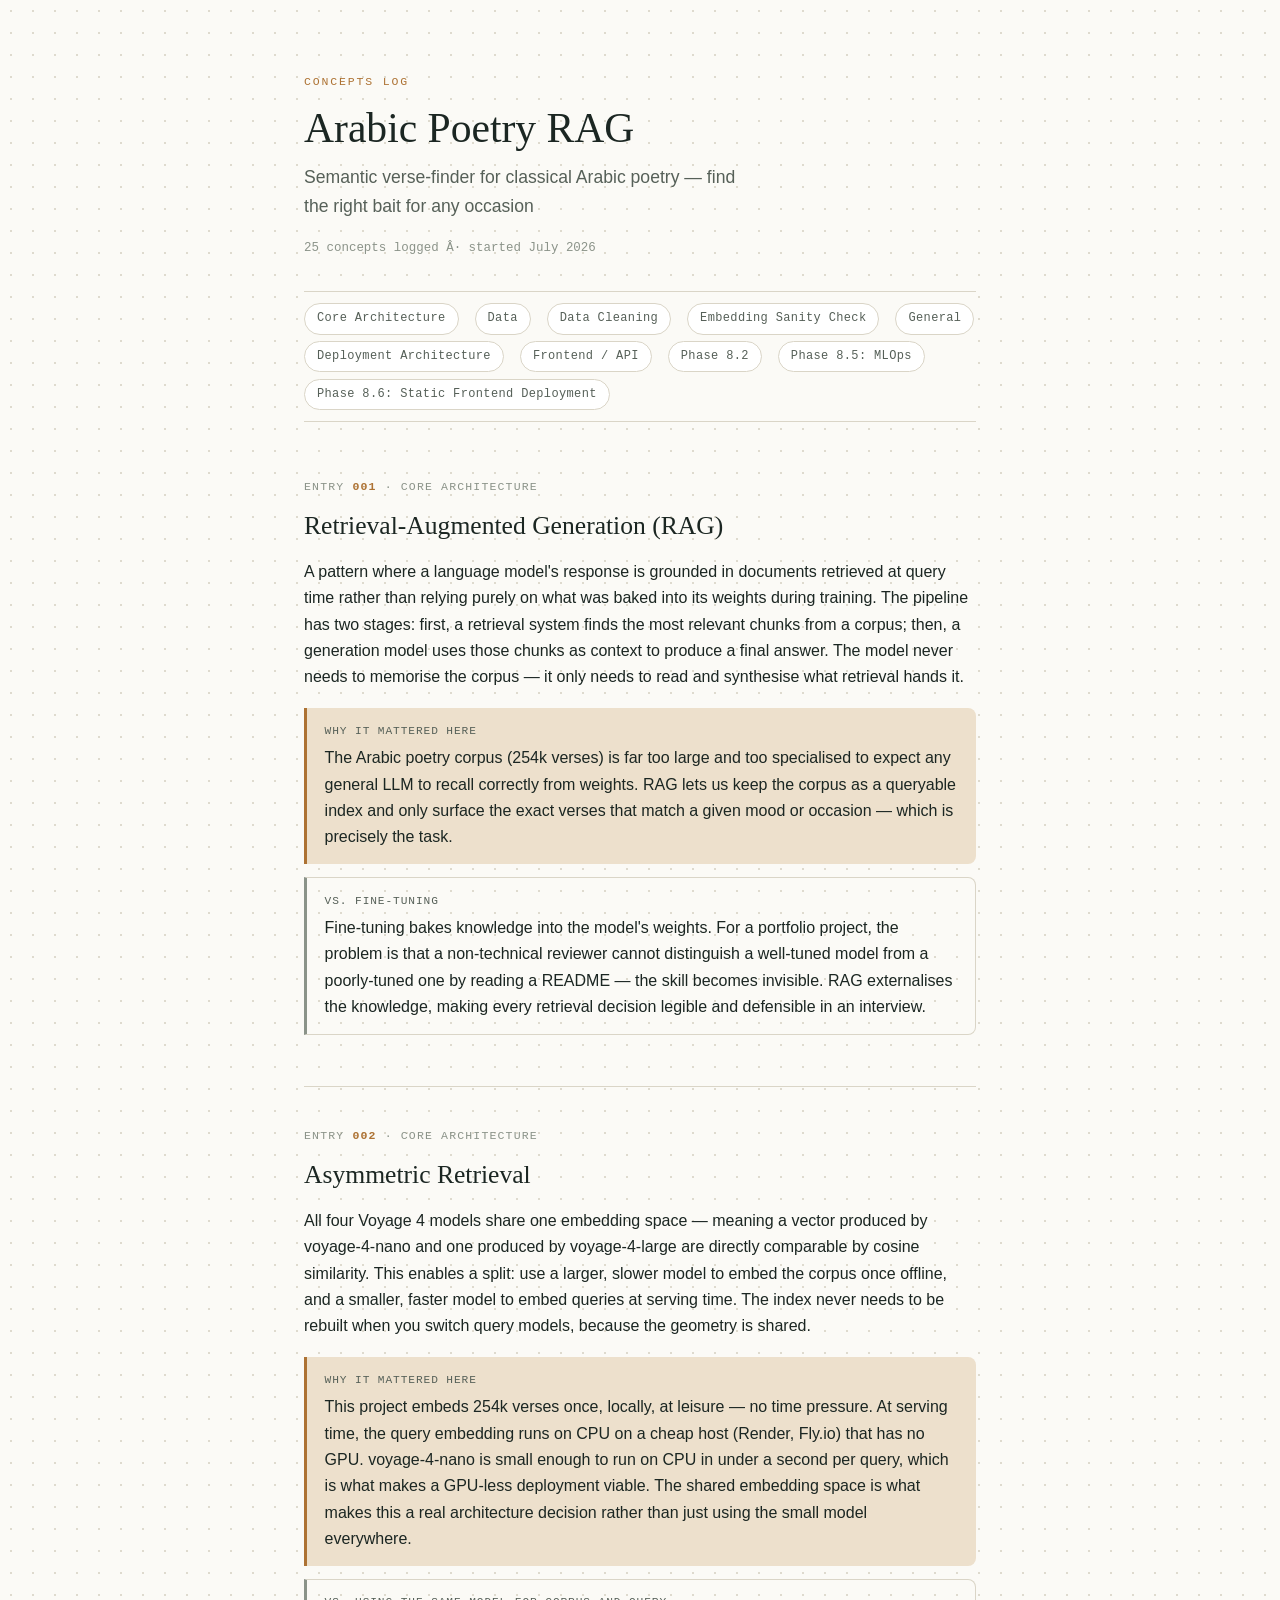
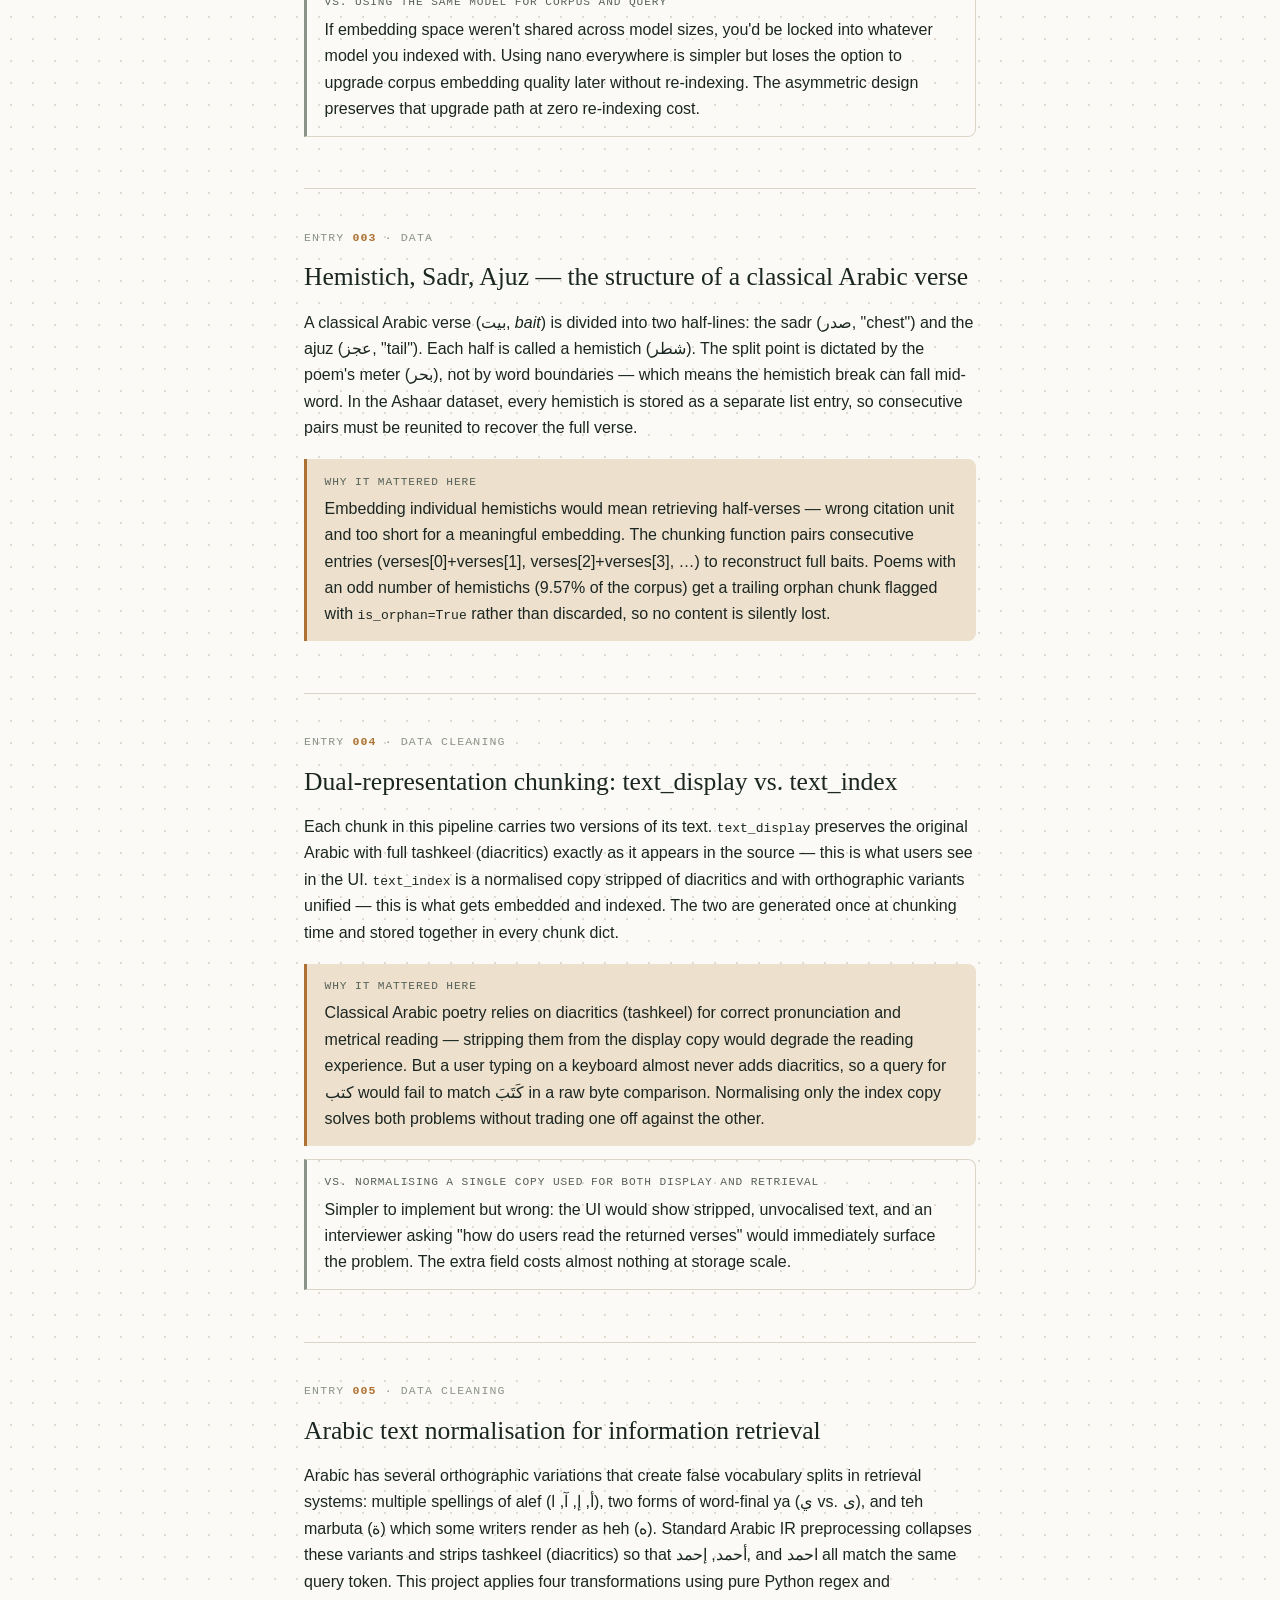
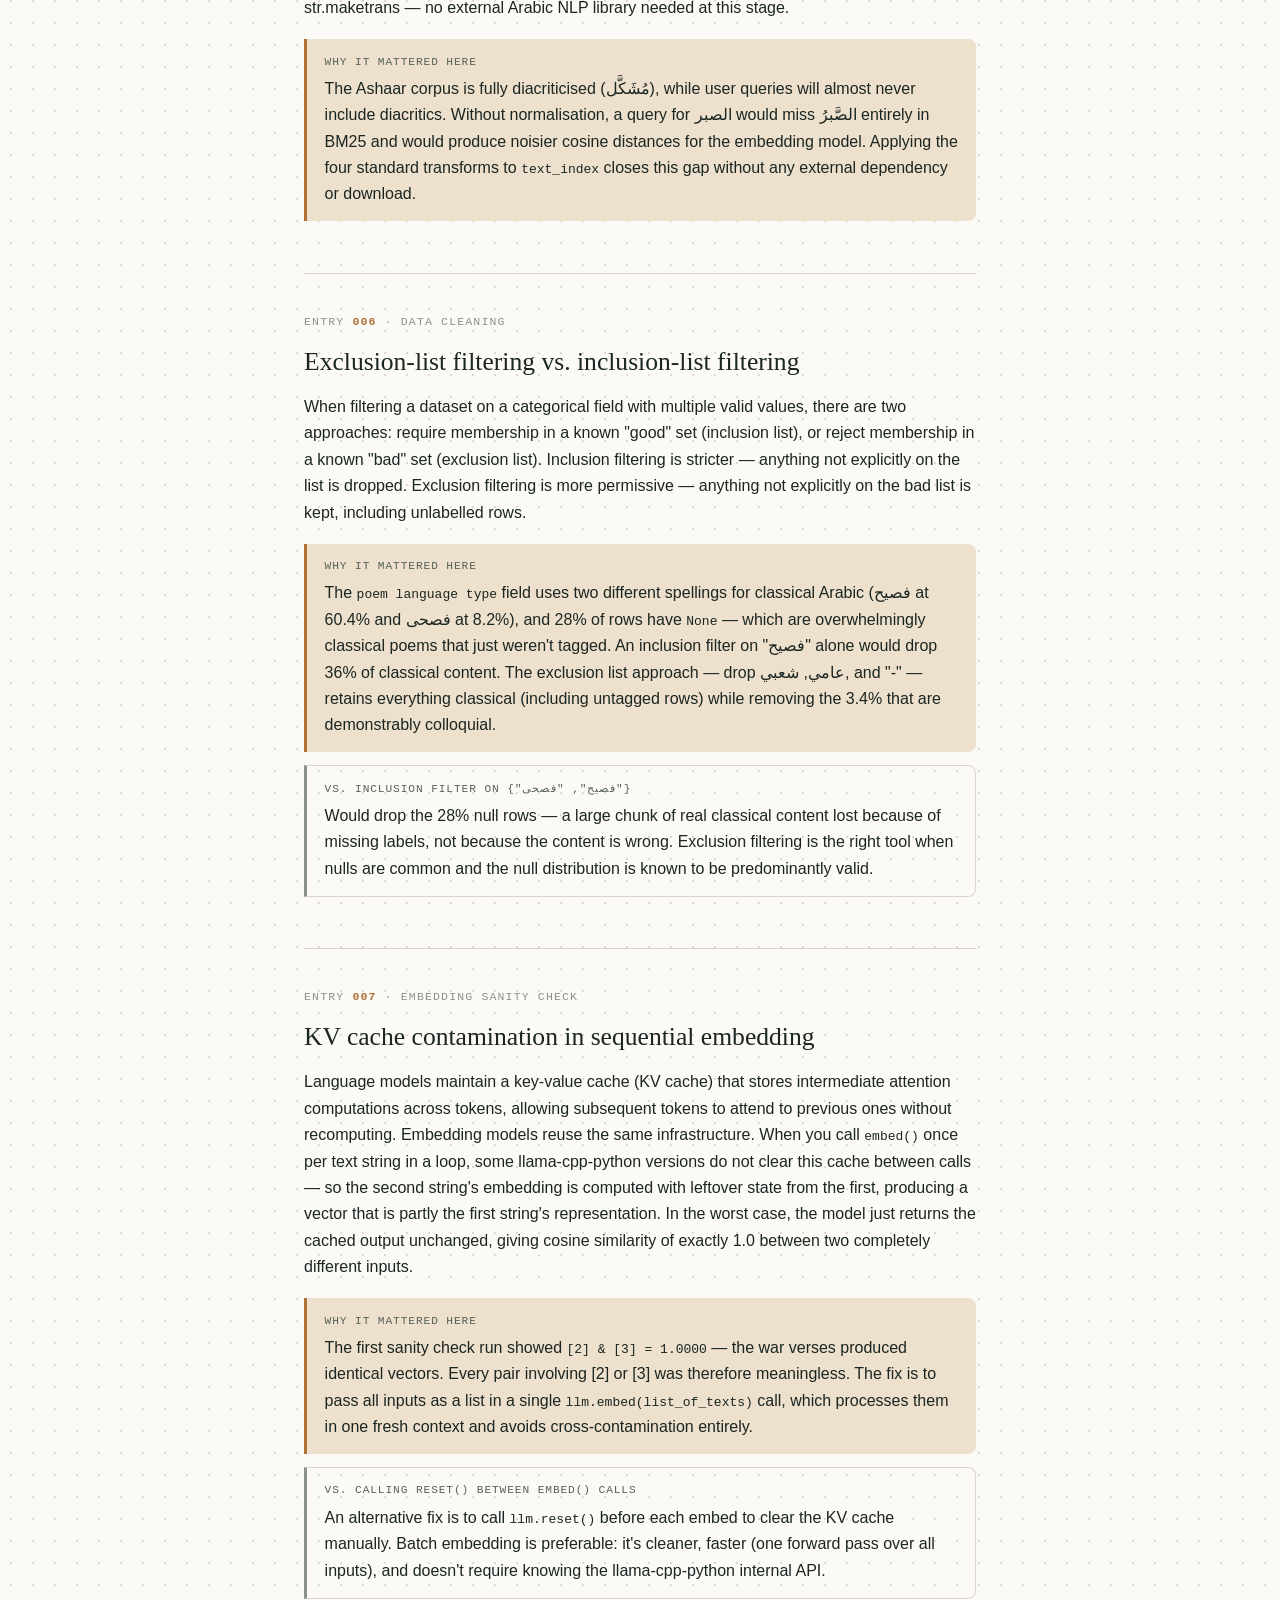
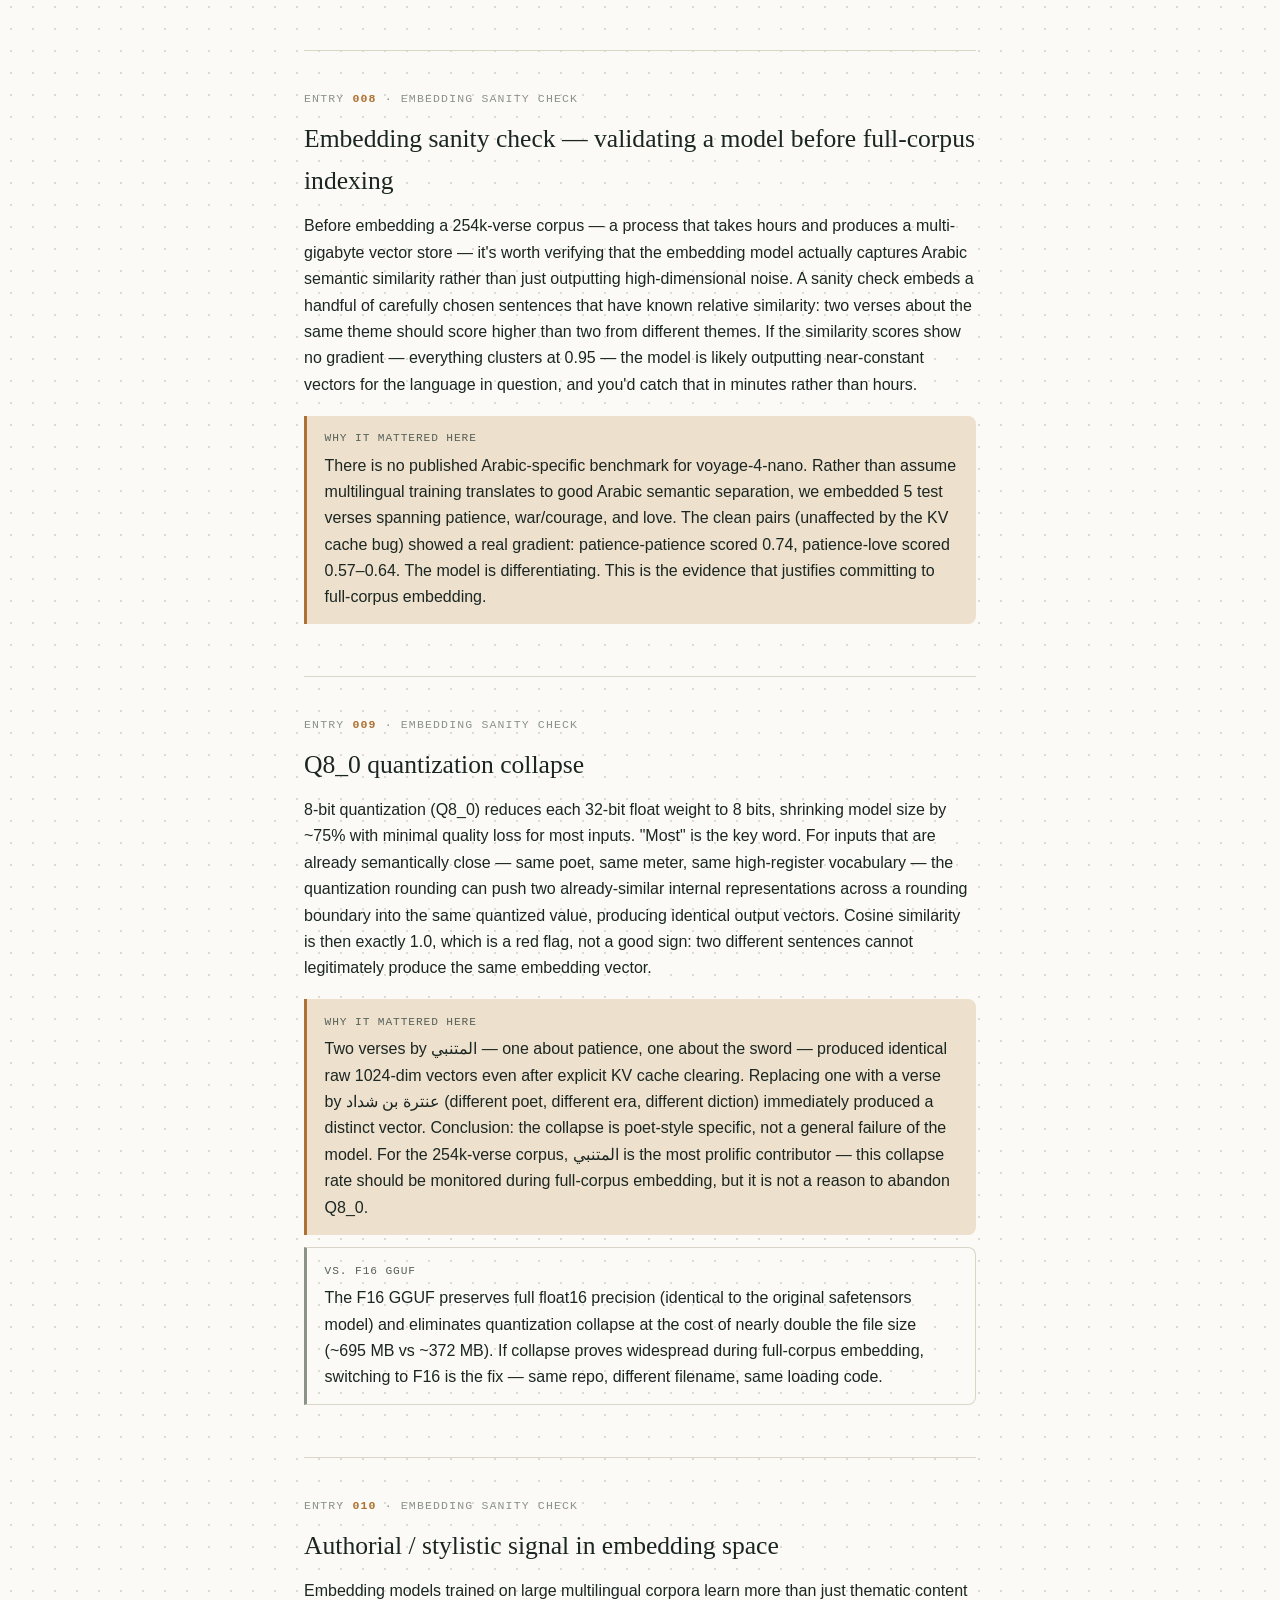
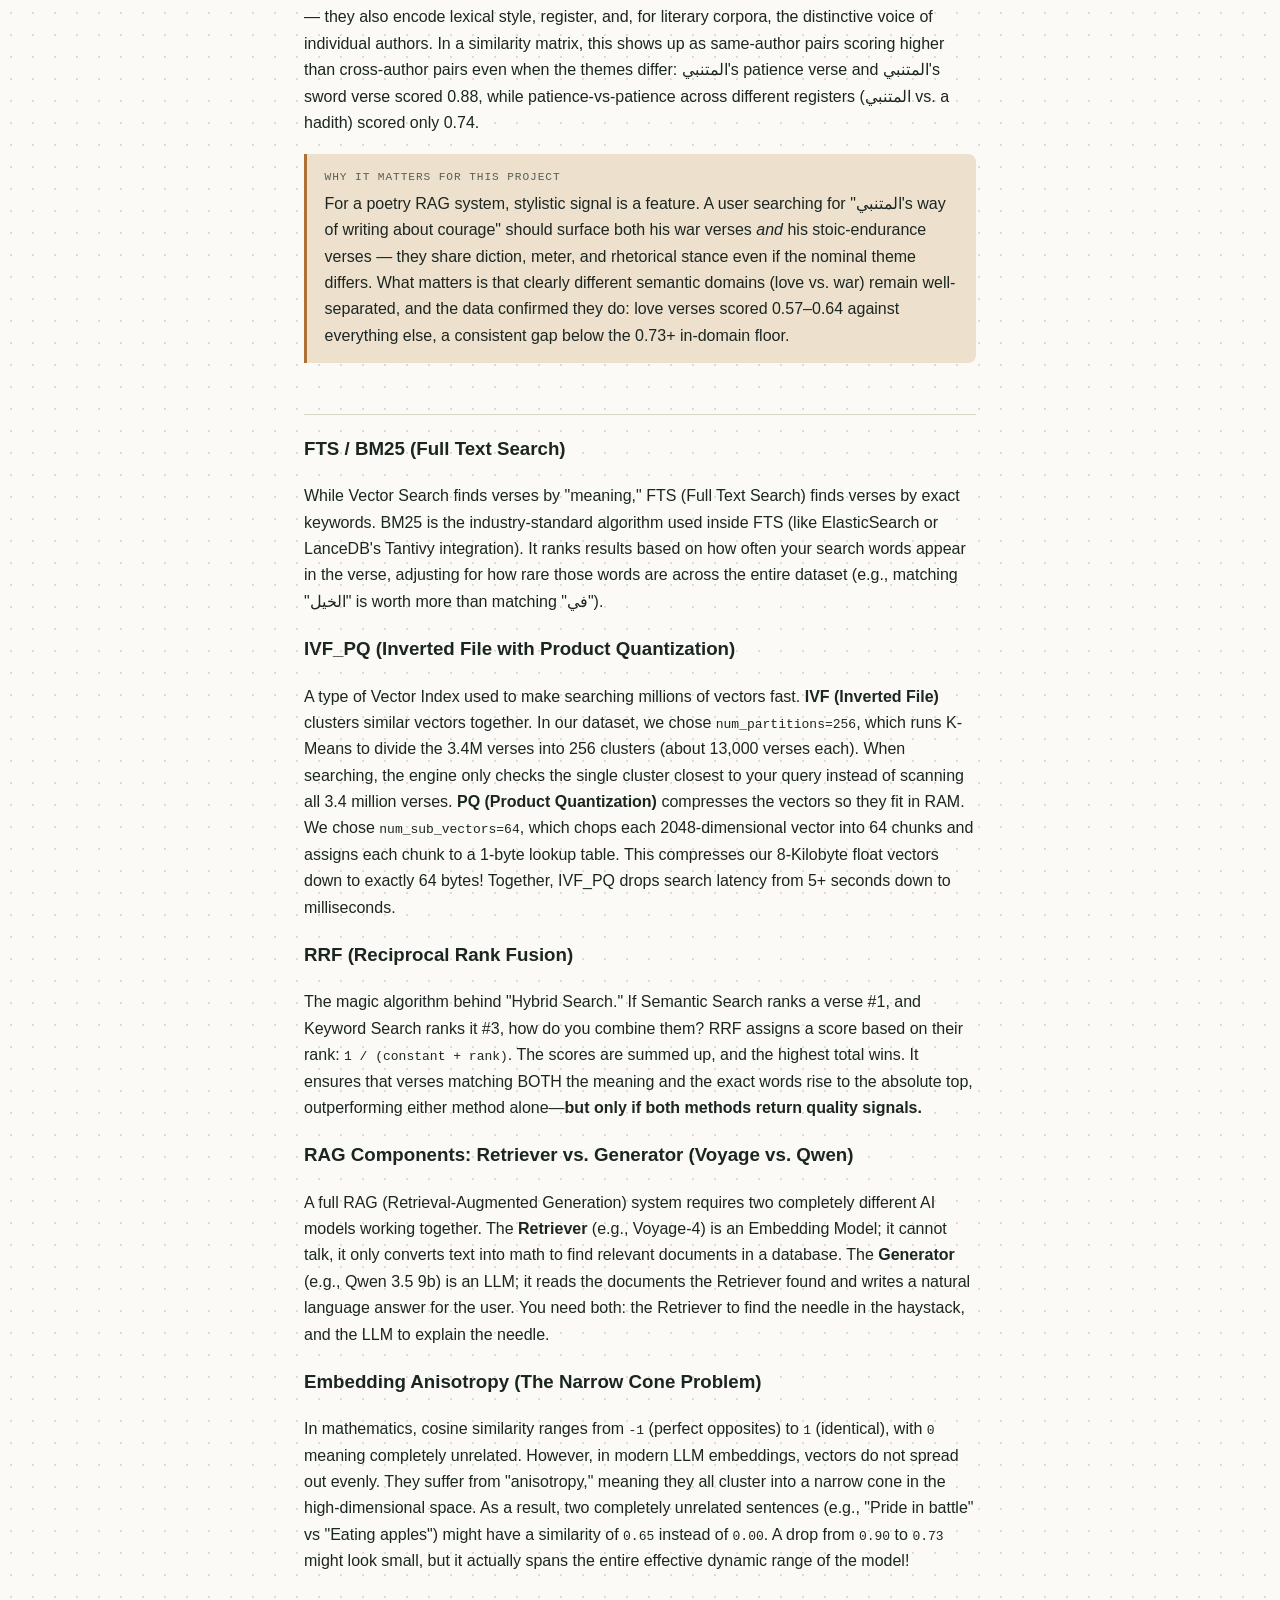
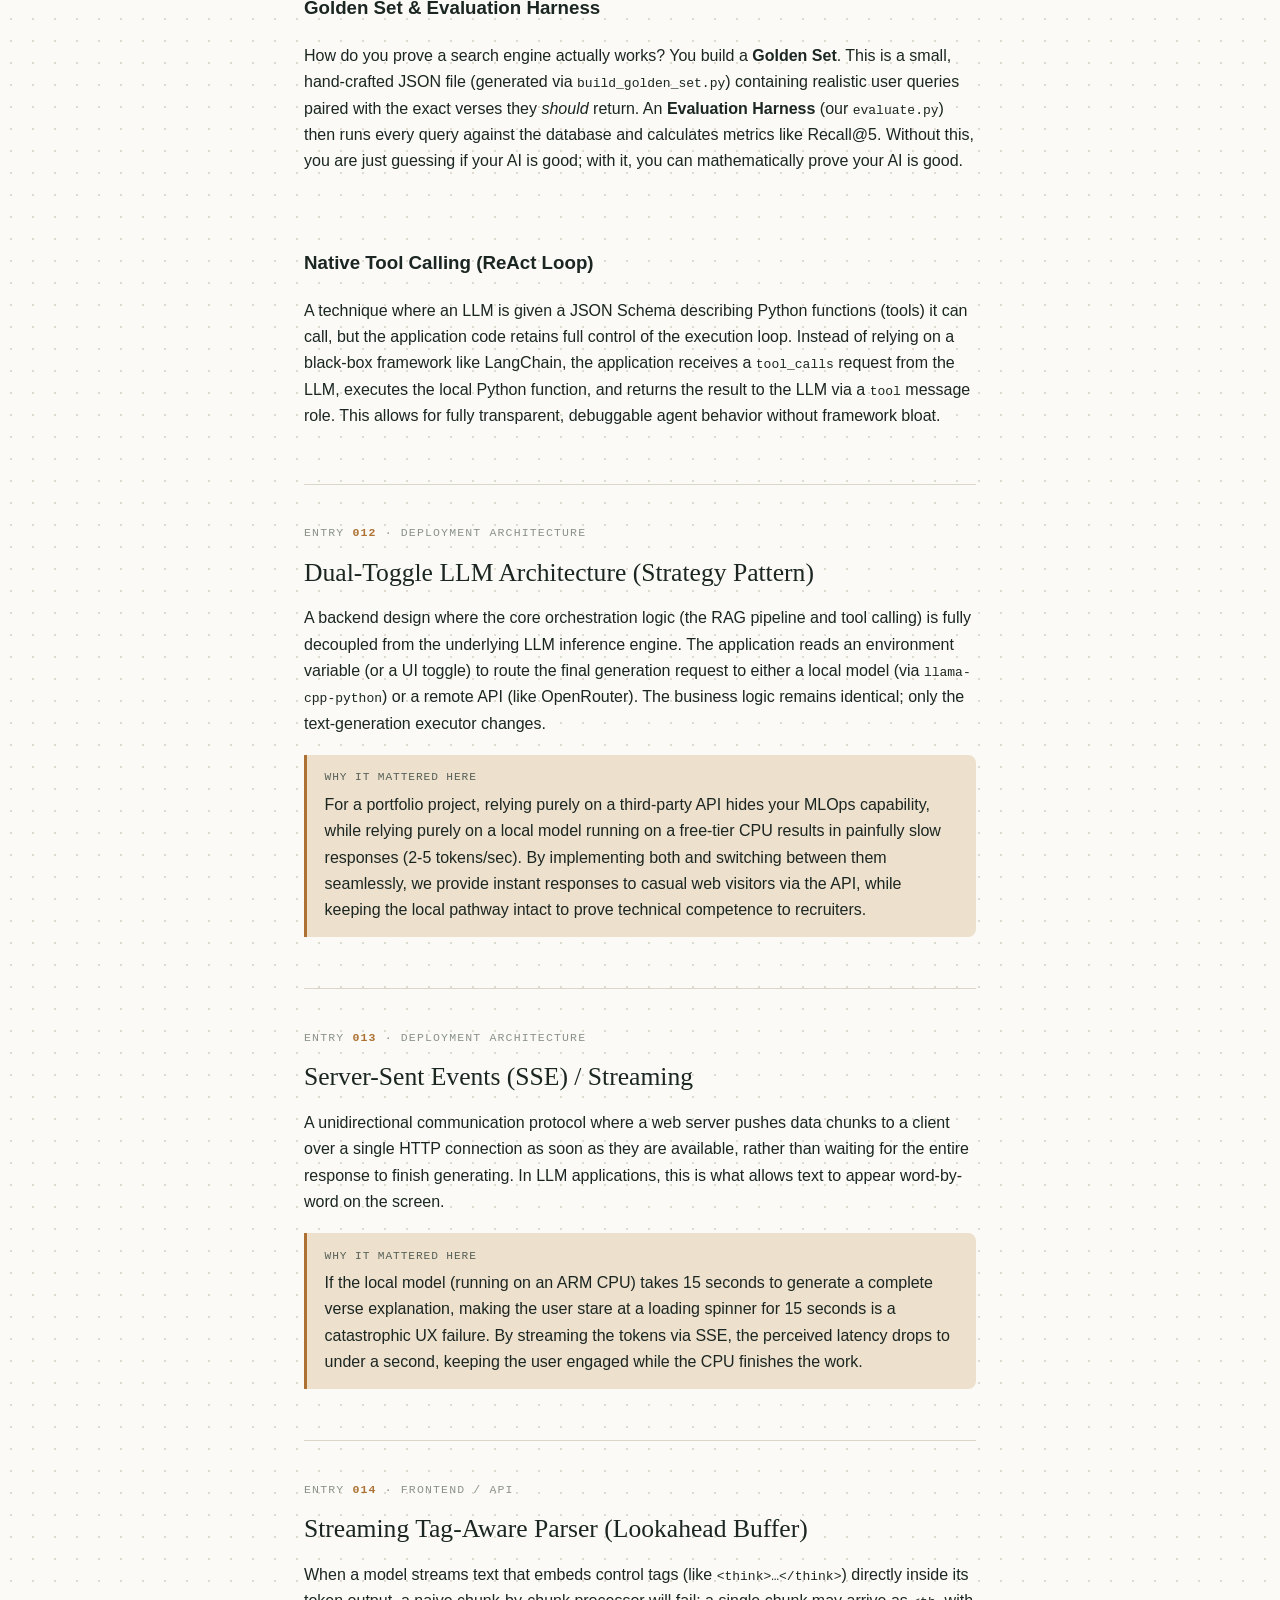
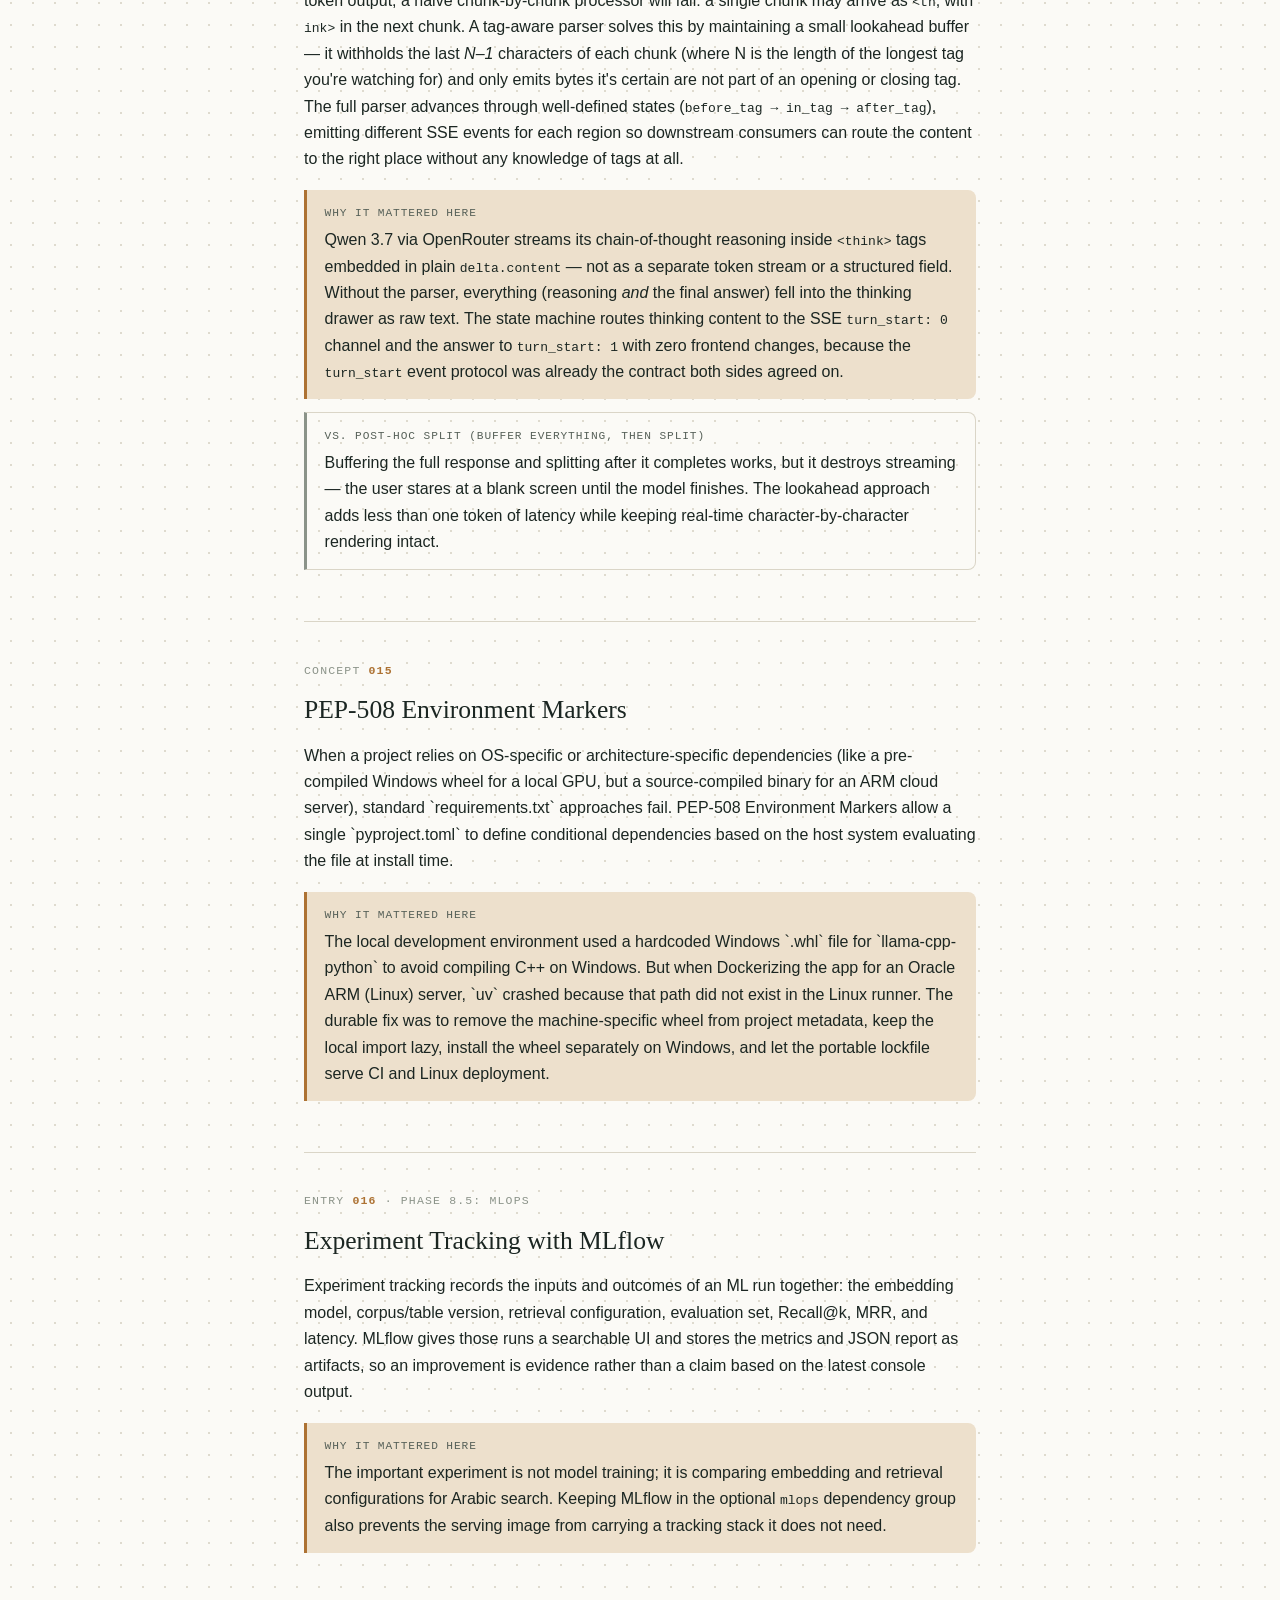
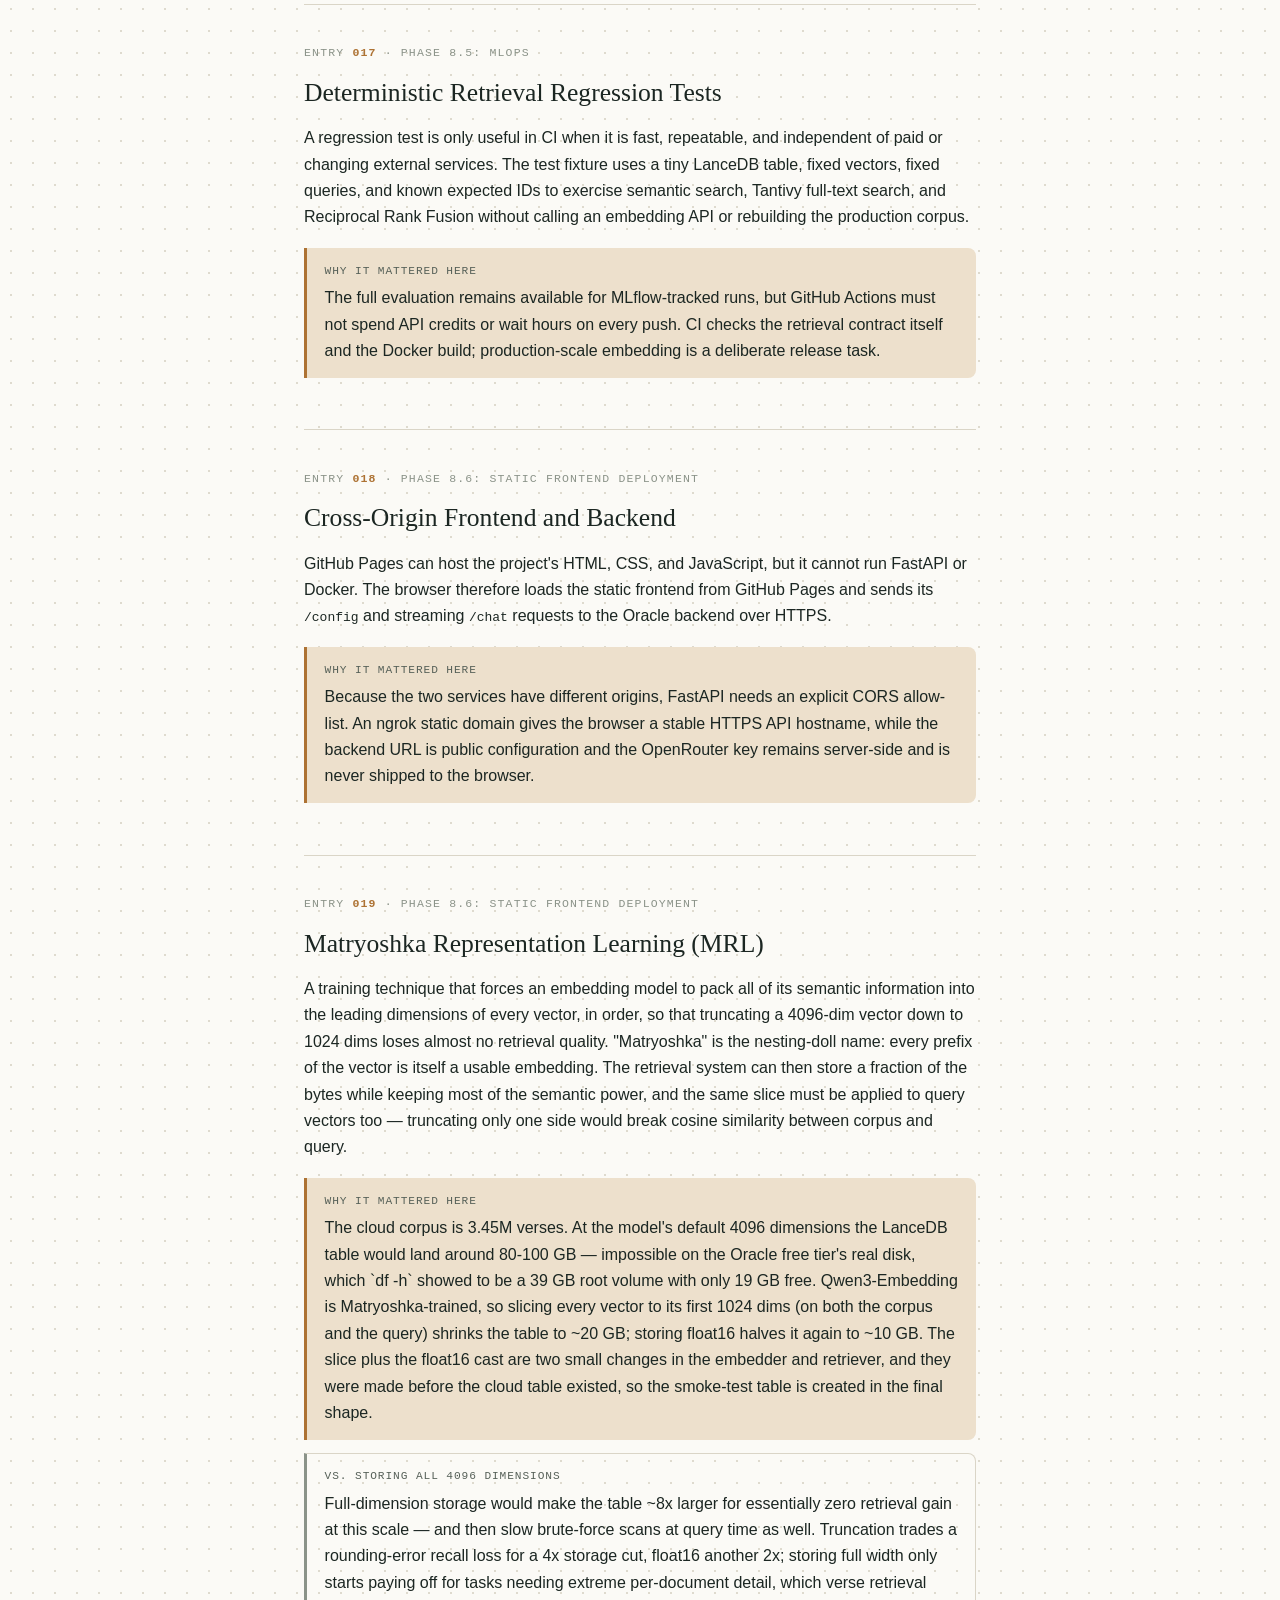
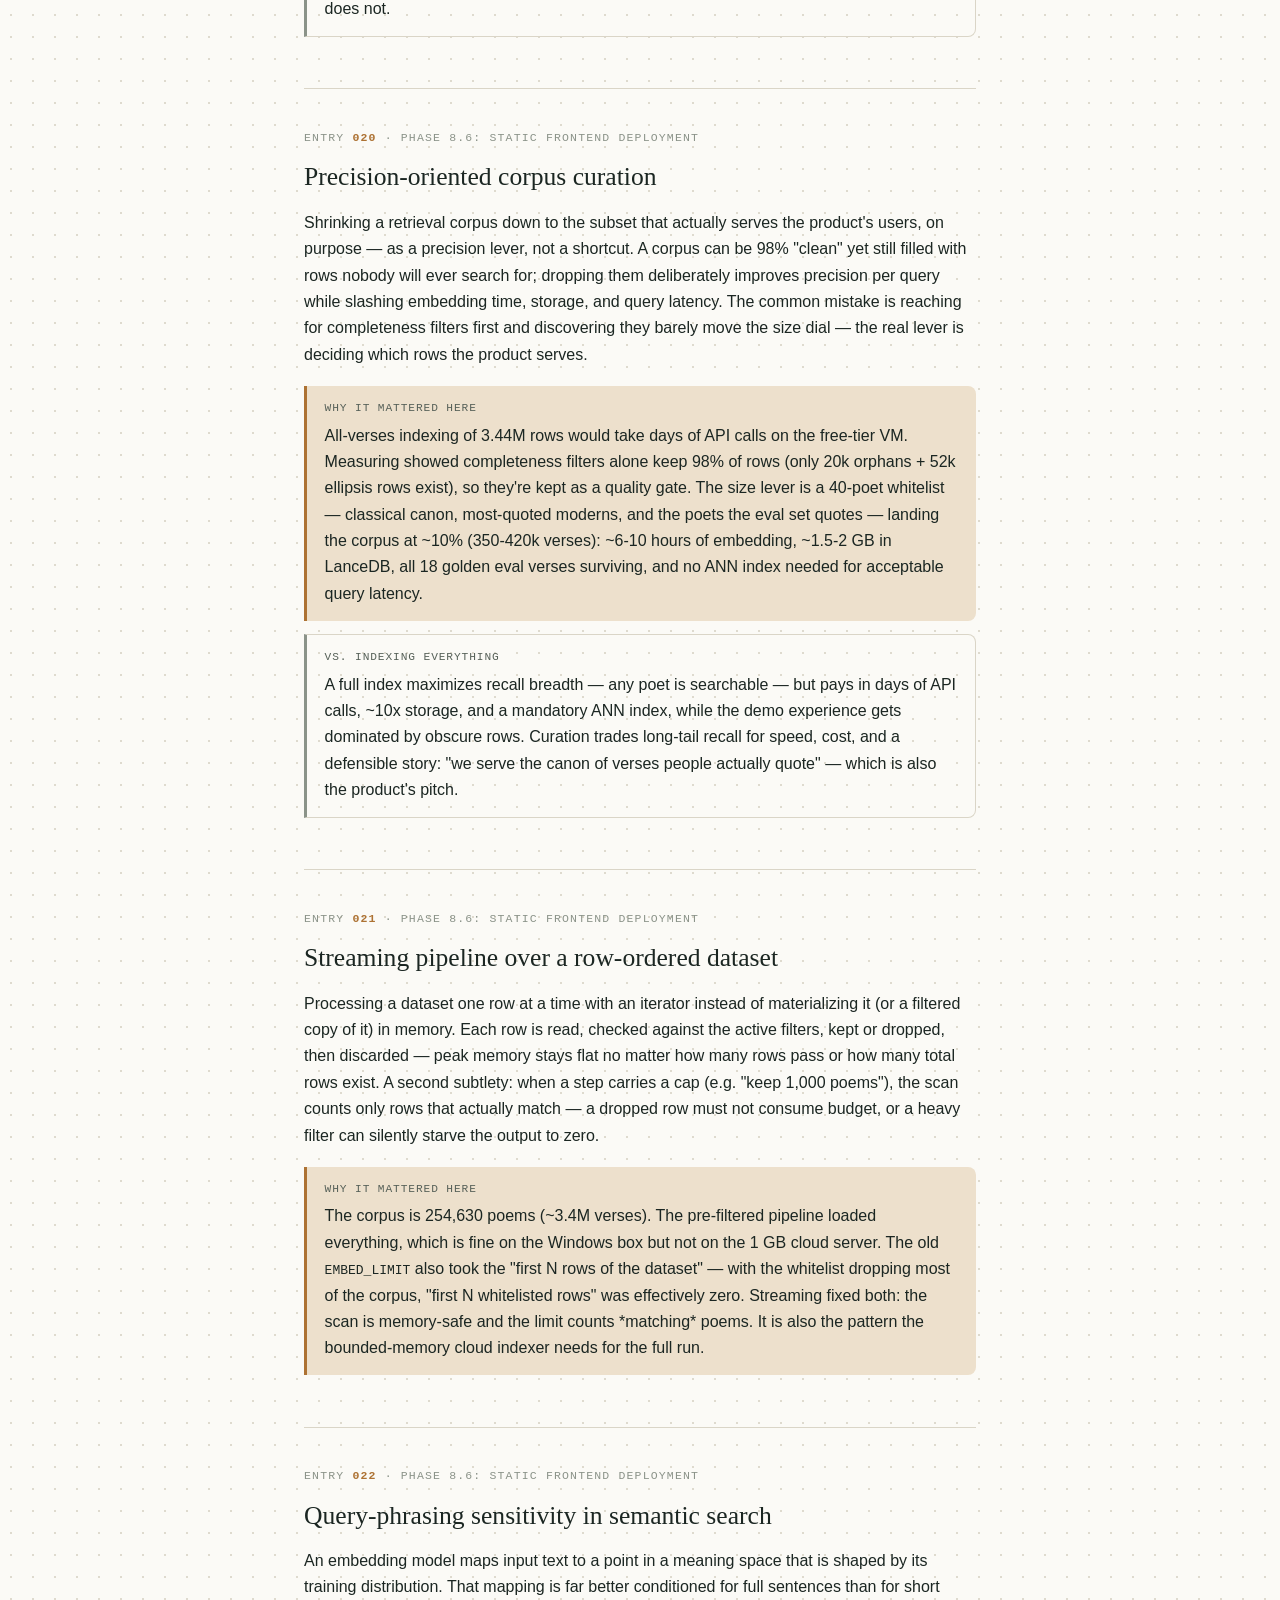
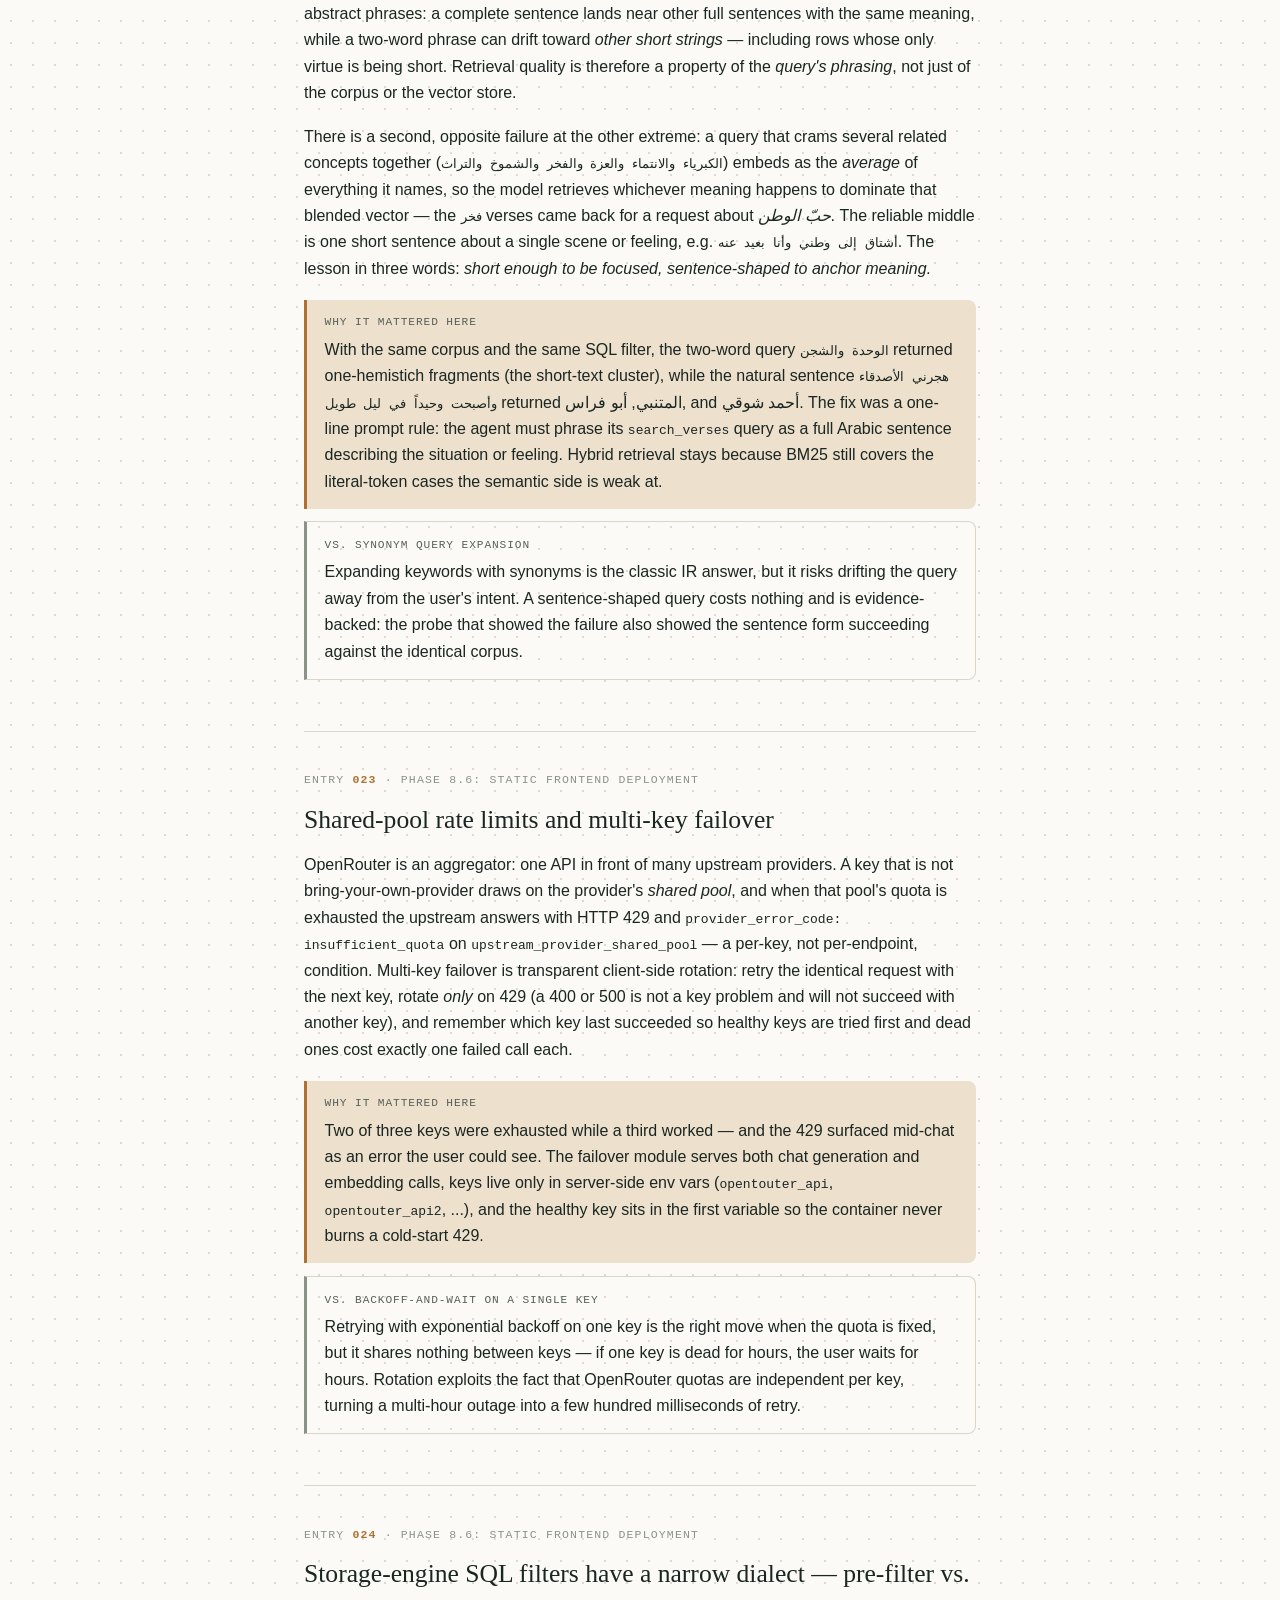
==== commit 771e3c5a: "skill docs: log TRIM SQL rejection, tool-name typos, query dilution, SSE guard; +2 concepts, +4 QA c" ====
--- a/concepts.html
+++ b/concepts.html
@@ -735,6 +735,15 @@
         therefore a property of the <em>query's phrasing</em>, not just of the corpus or the
         vector store.
       </p>
+      <p class="explain">
+        There is a second, opposite failure at the other extreme: a query that crams several
+        related concepts together (<code>الكبرياء والانتماء والعزة والفخر والشموخ والتراث</code>)
+        embeds as the <em>average</em> of everything it names, so the model retrieves whichever
+        meaning happens to dominate that blended vector — the <code>فخر</code> verses came back
+        for a request about <em>حبّ الوطن</em>. The reliable middle is one short sentence about a
+        single scene or feeling, e.g. <code>أشتاق إلى وطني وأنا بعيد عنه</code>. The lesson in
+        three words: <em>short enough to be focused, sentence-shaped to anchor meaning.</em>
+      </p>
       <div class="why">
         <p class="label">Why it mattered here</p>
         <p>With the same corpus and the same SQL filter, the two-word query
@@ -782,6 +791,70 @@
         fixed, but it shares nothing between keys — if one key is dead for hours, the user
         waits for hours. Rotation exploits the fact that OpenRouter quotas are independent
         per key, turning a multi-hour outage into a few hundred milliseconds of retry.</p>
+      </div>
+    </article>
+
+    <article class="entry" data-phase="Phase 8.6: Static Frontend Deployment">
+      <p class="eyebrow">ENTRY <span class="num"></span> · Phase 8.6: Static Frontend Deployment</p>
+      <h2 class="term">Storage-engine SQL filters have a narrow dialect — pre-filter vs. post-filter</h2>
+      <p class="explain">
+        Not every database can run every WHERE clause. LanceDB embeds a limited DataFusion
+        SQL subset for filter pushdown, and it rejects things mainstream SQL takes for granted
+        — the very first line of this project's fix crashed in production with
+        <code>Expression 'TRIM(text_display)' is not supported SQL in lance</code>. "Is the
+        predicate pushdown-supported" is therefore a real design question, not a formality.
+      </p>
+      <p class="explain">
+        Post-filtering is the portable fallback: fetch a deliberately <em>wide</em> candidate
+        window (here limit × 20) with no pushdown, then apply the real predicate in Python and
+        keep the top N. The wide window preserves recall — filtering after a too-tight fetch
+        silently starves the results. It costs more work per query but works on any store, and
+        it lets you normalize data the engine cannot (e.g. <code>rstrip()</code> trailing
+        whitespace that defeats literal LIKE patterns).
+      </p>
+      <div class="why">
+        <p class="label">Why it mattered here</p>
+        <p>Rows carry a trailing newline after the <code>***</code> hemistich separator, so
+        exact <code>LIKE</code> patterns about where <code>***</code> begins and ends silently
+        matched every row. The fix — TRIM() in SQL — compiled fine in unit tests but was
+        rejected by the real engine at query time. The shipped solution normalizes in pandas
+        (<code>str.rstrip()</code>) and applies the predicate as a Python function
+        (<code>is_full_verse</code>) over the candidate window. The regression that would have
+        caught this only tests the search path — the filter itself was validated against the
+        wrong execution layer.</p>
+      </div>
+    </article>
+
+    <article class="entry" data-phase="Phase 8.6: Static Frontend Deployment">
+      <p class="eyebrow">ENTRY <span class="num"></span> · Phase 8.6: Static Frontend Deployment</p>
+      <h2 class="term">LLM tool calls are untrusted input — normalize, guard, never die</h2>
+      <p class="explain">
+        A model's tool call is generated text on its way to being JSON, not trusted code
+        dispatch: names get misspelled (<code>search_vverses</code>), wrapped in backticks,
+        dotted with bidi control characters and trailing Arabic words (the name is typed
+        inside RTL thinking), and the arguments can be malformed JSON. Treating
+        <code>function.name</code> as a dictionary key without ceremony is a one-line bug.
+        Defenses: normalize the name before lookup (strip anything that isn't a latin letter
+        or underscore, collapse doubled letters, fuzzy-match against known tools),
+        log the <em>raw</em> name for diagnosis, and wrap execution so any tool error becomes
+        a message back to the model instead of killing the request.
+      </p>
+      <div class="why">
+        <p class="label">Why it mattered here</p>
+        <p>Qwen emitted <code>search_vverses</code> twice on the live chat. Without the fuzzy
+        resolver the whole turn degraded into an apology. And the deeper lesson came from the
+        failure mode it hides: an unguarded exception inside a tool call used to kill the SSE
+        stream mid-flight — the browser sees a dead connection ("Connection error.") instead
+        of an error it could display. Tools execute inside a guarded block now, so a crash
+        surfaces as a tool result the model can answer gracefully, and the stream never dies
+        from a search bug.</p>
+      </div>
+      <div class="versus">
+        <p class="label">vs. Retrying until the model names the tool correctly</p>
+        <p>We tried prompt hardening first — the model still misspelled it. Cheap, forgiving
+        dispatch is strictly better than fighting generation variance: it fixes the hostile
+        cases (bidi marks, backticks) a prompt can never fully prevent, and the raw-name log
+        keeps diagnosis possible when nothing matches.</p>
       </div>
     </article>
 
